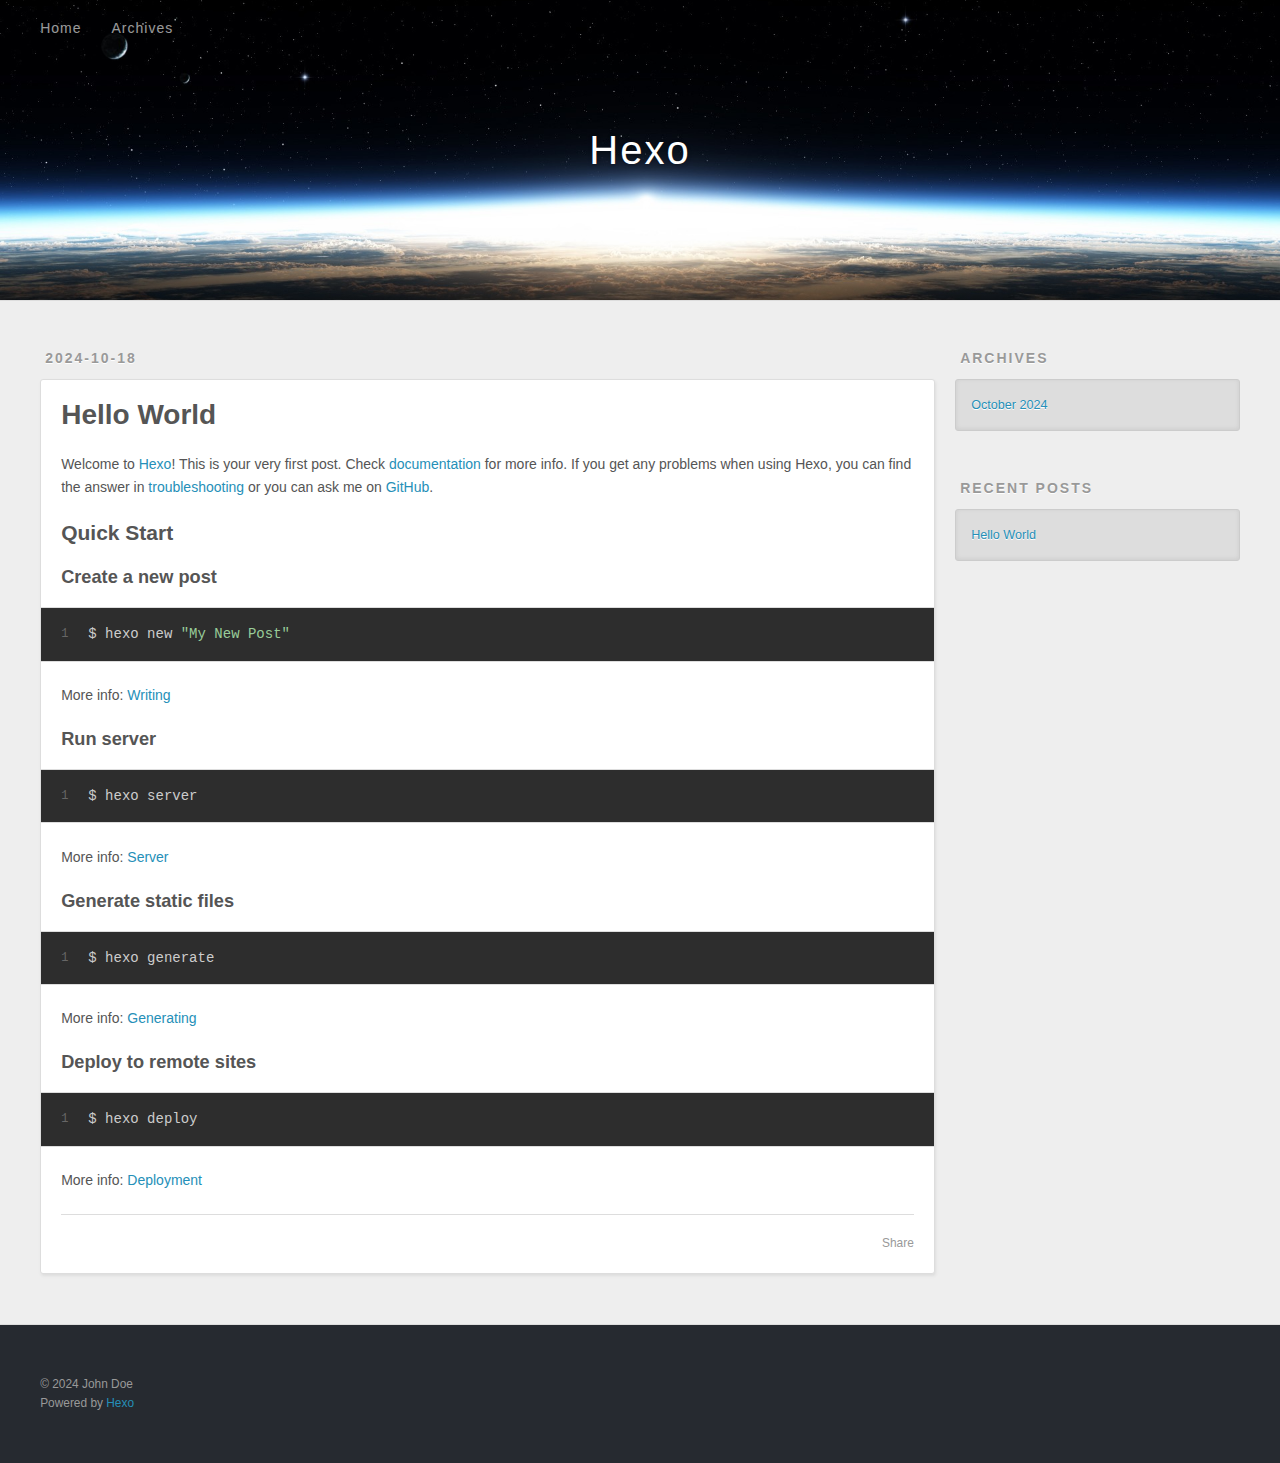
==== index.html @ 4eb61c9b "Site updated: 2024-10-18 20:29:29" ====
<!DOCTYPE html>
<html>
<head>
  <meta charset="utf-8">
  
  
  <title>Hexo</title>
  <meta name="viewport" content="width=device-width, initial-scale=1, shrink-to-fit=no">
  <meta property="og:type" content="website">
<meta property="og:title" content="Hexo">
<meta property="og:url" content="http://example.com/index.html">
<meta property="og:site_name" content="Hexo">
<meta property="og:locale" content="en_US">
<meta property="article:author" content="John Doe">
<meta name="twitter:card" content="summary">
  
    <link rel="alternate" href="/atom.xml" title="Hexo" type="application/atom+xml">
  
  
    <link rel="shortcut icon" href="/favicon.png">
  
  
  
<link rel="stylesheet" href="/css/style.css">

  
    
<link rel="stylesheet" href="/fancybox/jquery.fancybox.min.css">

  
  
<meta name="generator" content="Hexo 7.3.0"></head>

<body>
  <div id="container">
    <div id="wrap">
      <header id="header">
  <div id="banner"></div>
  <div id="header-outer" class="outer">
    <div id="header-title" class="inner">
      <h1 id="logo-wrap">
        <a href="/" id="logo">Hexo</a>
      </h1>
      
    </div>
    <div id="header-inner" class="inner">
      <nav id="main-nav">
        <a id="main-nav-toggle" class="nav-icon"><span class="fa fa-bars"></span></a>
        
          <a class="main-nav-link" href="/">Home</a>
        
          <a class="main-nav-link" href="/archives">Archives</a>
        
      </nav>
      <nav id="sub-nav">
        
        
          <a class="nav-icon" href="/atom.xml" title="RSS Feed"><span class="fa fa-rss"></span></a>
        
        <a class="nav-icon nav-search-btn" title="Search"><span class="fa fa-search"></span></a>
      </nav>
      <div id="search-form-wrap">
        <form action="//google.com/search" method="get" accept-charset="UTF-8" class="search-form"><input type="search" name="q" class="search-form-input" placeholder="Search"><button type="submit" class="search-form-submit">&#xF002;</button><input type="hidden" name="sitesearch" value="http://example.com"></form>
      </div>
    </div>
  </div>
</header>

      <div class="outer">
        <section id="main">
  
    <article id="post-hello-world" class="h-entry article article-type-post" itemprop="blogPost" itemscope itemtype="https://schema.org/BlogPosting">
  <div class="article-meta">
    <a href="/2024/10/18/hello-world/" class="article-date">
  <time class="dt-published" datetime="2024-10-18T12:01:03.611Z" itemprop="datePublished">2024-10-18</time>
</a>
    
  </div>
  <div class="article-inner">
    
    
      <header class="article-header">
        
  
    <h1 itemprop="name">
      <a class="p-name article-title" href="/2024/10/18/hello-world/">Hello World</a>
    </h1>
  

      </header>
    
    <div class="e-content article-entry" itemprop="articleBody">
      
        <p>Welcome to <a target="_blank" rel="noopener" href="https://hexo.io/">Hexo</a>! This is your very first post. Check <a target="_blank" rel="noopener" href="https://hexo.io/docs/">documentation</a> for more info. If you get any problems when using Hexo, you can find the answer in <a target="_blank" rel="noopener" href="https://hexo.io/docs/troubleshooting.html">troubleshooting</a> or you can ask me on <a target="_blank" rel="noopener" href="https://github.com/hexojs/hexo/issues">GitHub</a>.</p>
<h2 id="Quick-Start"><a href="#Quick-Start" class="headerlink" title="Quick Start"></a>Quick Start</h2><h3 id="Create-a-new-post"><a href="#Create-a-new-post" class="headerlink" title="Create a new post"></a>Create a new post</h3><figure class="highlight bash"><table><tr><td class="gutter"><pre><span class="line">1</span><br></pre></td><td class="code"><pre><span class="line">$ hexo new <span class="string">&quot;My New Post&quot;</span></span><br></pre></td></tr></table></figure>

<p>More info: <a target="_blank" rel="noopener" href="https://hexo.io/docs/writing.html">Writing</a></p>
<h3 id="Run-server"><a href="#Run-server" class="headerlink" title="Run server"></a>Run server</h3><figure class="highlight bash"><table><tr><td class="gutter"><pre><span class="line">1</span><br></pre></td><td class="code"><pre><span class="line">$ hexo server</span><br></pre></td></tr></table></figure>

<p>More info: <a target="_blank" rel="noopener" href="https://hexo.io/docs/server.html">Server</a></p>
<h3 id="Generate-static-files"><a href="#Generate-static-files" class="headerlink" title="Generate static files"></a>Generate static files</h3><figure class="highlight bash"><table><tr><td class="gutter"><pre><span class="line">1</span><br></pre></td><td class="code"><pre><span class="line">$ hexo generate</span><br></pre></td></tr></table></figure>

<p>More info: <a target="_blank" rel="noopener" href="https://hexo.io/docs/generating.html">Generating</a></p>
<h3 id="Deploy-to-remote-sites"><a href="#Deploy-to-remote-sites" class="headerlink" title="Deploy to remote sites"></a>Deploy to remote sites</h3><figure class="highlight bash"><table><tr><td class="gutter"><pre><span class="line">1</span><br></pre></td><td class="code"><pre><span class="line">$ hexo deploy</span><br></pre></td></tr></table></figure>

<p>More info: <a target="_blank" rel="noopener" href="https://hexo.io/docs/one-command-deployment.html">Deployment</a></p>

      
    </div>
    <footer class="article-footer">
      <a data-url="http://example.com/2024/10/18/hello-world/" data-id="cm2eov2je0000z4riggt2cu0i" data-title="Hello World" class="article-share-link"><span class="fa fa-share">Share</span></a>
      
      
      
    </footer>
  </div>
  
</article>



  


</section>
        
          <aside id="sidebar">
  
    

  
    

  
    
  
    
  <div class="widget-wrap">
    <h3 class="widget-title">Archives</h3>
    <div class="widget">
      <ul class="archive-list"><li class="archive-list-item"><a class="archive-list-link" href="/archives/2024/10/">October 2024</a></li></ul>
    </div>
  </div>


  
    
  <div class="widget-wrap">
    <h3 class="widget-title">Recent Posts</h3>
    <div class="widget">
      <ul>
        
          <li>
            <a href="/2024/10/18/hello-world/">Hello World</a>
          </li>
        
      </ul>
    </div>
  </div>

  
</aside>
        
      </div>
      <footer id="footer">
  
  <div class="outer">
    <div id="footer-info" class="inner">
      
      &copy; 2024 John Doe<br>
      Powered by <a href="https://hexo.io/" target="_blank">Hexo</a>
    </div>
  </div>
</footer>

    </div>
    <nav id="mobile-nav">
  
    <a href="/" class="mobile-nav-link">Home</a>
  
    <a href="/archives" class="mobile-nav-link">Archives</a>
  
</nav>
    


<script src="/js/jquery-3.6.4.min.js"></script>



  
<script src="/fancybox/jquery.fancybox.min.js"></script>




<script src="/js/script.js"></script>





  </div>
</body>
</html>
---- css/style.css ----
body {
  width: 100%;
}
body:before,
body:after {
  content: "";
  display: table;
}
body:after {
  clear: both;
}
html,
body,
div,
span,
applet,
object,
iframe,
h1,
h2,
h3,
h4,
h5,
h6,
p,
blockquote,
pre,
a,
abbr,
acronym,
address,
big,
cite,
code,
del,
dfn,
em,
img,
ins,
kbd,
q,
s,
samp,
small,
strike,
strong,
sub,
sup,
tt,
var,
dl,
dt,
dd,
ol,
ul,
li,
fieldset,
form,
label,
legend,
table,
caption,
tbody,
tfoot,
thead,
tr,
th,
td {
  margin: 0;
  padding: 0;
  border: 0;
  outline: 0;
  font-weight: inherit;
  font-style: inherit;
  font-family: inherit;
  font-size: 100%;
  vertical-align: baseline;
}
body {
  line-height: 1;
  color: #000;
  background: #fff;
}
ol,
ul {
  list-style: none;
}
table {
  border-collapse: separate;
  border-spacing: 0;
  vertical-align: middle;
}
caption,
th,
td {
  text-align: left;
  font-weight: normal;
  vertical-align: middle;
}
a img {
  border: none;
}
input,
button {
  margin: 0;
  padding: 0;
}
input::-moz-focus-inner,
button::-moz-focus-inner {
  border: 0;
  padding: 0;
}
html,
body,
#container {
  height: 100%;
}
body {
  background: #eee;
  font: 14px -apple-system, BlinkMacSystemFont, "Segoe UI", "Roboto", "Oxygen", "Ubuntu", "Cantarell", "Fira Sans", "Droid Sans", "Helvetica Neue", sans-serif;
  -webkit-text-size-adjust: 100%;
}
.outer {
  max-width: 1220px;
  margin: 0 auto;
  padding: 0 20px;
}
.outer:before,
.outer:after {
  content: "";
  display: table;
}
.outer:after {
  clear: both;
}
.inner {
  display: inline;
  float: left;
  width: 98.33333333333333%;
  margin: 0 0.833333333333333%;
}
.left,
.alignleft {
  float: left;
}
.right,
.alignright {
  float: right;
}
.clear {
  clear: both;
}
#container {
  position: relative;
}
.mobile-nav-on {
  overflow: hidden;
}
#wrap {
  height: 100%;
  width: 100%;
  position: absolute;
  top: 0;
  left: 0;
  -webkit-transition: 0.2s ease-out;
  -moz-transition: 0.2s ease-out;
  -ms-transition: 0.2s ease-out;
  transition: 0.2s ease-out;
  z-index: 1;
  background: #eee;
}
.mobile-nav-on #wrap {
  left: 280px;
}
@media screen and (min-width: 768px) {
  #main {
    display: inline;
    float: left;
    width: 73.33333333333333%;
    margin: 0 0.833333333333333%;
  }
}
.article-date,
.article-category-link,
.archive-year,
.widget-title {
  text-decoration: none;
  text-transform: uppercase;
  letter-spacing: 2px;
  color: #999;
  margin-bottom: 1em;
  margin-left: 5px;
  line-height: 1em;
  text-shadow: 0 1px #fff;
  font-weight: bold;
}
.article-inner,
.archive-article-inner {
  background: #fff;
  -webkit-box-shadow: 1px 2px 3px #ddd;
  box-shadow: 1px 2px 3px #ddd;
  border: 1px solid #ddd;
  border-radius: 3px;
}
.article-entry h1,
.widget h1 {
  font-size: 2em;
}
.article-entry h2,
.widget h2 {
  font-size: 1.5em;
}
.article-entry h3,
.widget h3 {
  font-size: 1.3em;
}
.article-entry h4,
.widget h4 {
  font-size: 1.2em;
}
.article-entry h5,
.widget h5 {
  font-size: 1em;
}
.article-entry h6,
.widget h6 {
  font-size: 1em;
  color: #999;
}
.article-entry hr,
.widget hr {
  border: 1px dashed #ddd;
}
.article-entry strong,
.widget strong {
  font-weight: bold;
}
.article-entry em,
.widget em,
.article-entry cite,
.widget cite {
  font-style: italic;
}
.article-entry sup,
.widget sup,
.article-entry sub,
.widget sub {
  font-size: 0.75em;
  line-height: 0;
  position: relative;
  vertical-align: baseline;
}
.article-entry sup,
.widget sup {
  top: -0.5em;
}
.article-entry sub,
.widget sub {
  bottom: -0.2em;
}
.article-entry small,
.widget small {
  font-size: 0.85em;
}
.article-entry acronym,
.widget acronym,
.article-entry abbr,
.widget abbr {
  border-bottom: 1px dotted;
}
.article-entry ul,
.widget ul,
.article-entry ol,
.widget ol,
.article-entry dl,
.widget dl {
  margin: 0 20px;
  line-height: 1.6em;
}
.article-entry ul ul,
.widget ul ul,
.article-entry ol ul,
.widget ol ul,
.article-entry ul ol,
.widget ul ol,
.article-entry ol ol,
.widget ol ol {
  margin-top: 0;
  margin-bottom: 0;
}
.article-entry ul,
.widget ul {
  list-style: disc;
}
.article-entry ol,
.widget ol {
  list-style: decimal;
}
.article-entry dt,
.widget dt {
  font-weight: bold;
}
#header {
  height: 300px;
  position: relative;
  border-bottom: 1px solid #ddd;
}
#header:before,
#header:after {
  content: "";
  position: absolute;
  left: 0;
  right: 0;
  height: 40px;
}
#header:before {
  top: 0;
  background: -webkit-linear-gradient(rgba(0,0,0,0.2), transparent);
  background: -moz-linear-gradient(rgba(0,0,0,0.2), transparent);
  background: -ms-linear-gradient(rgba(0,0,0,0.2), transparent);
  background: linear-gradient(rgba(0,0,0,0.2), transparent);
}
#header:after {
  bottom: 0;
  background: -webkit-linear-gradient(transparent, rgba(0,0,0,0.2));
  background: -moz-linear-gradient(transparent, rgba(0,0,0,0.2));
  background: -ms-linear-gradient(transparent, rgba(0,0,0,0.2));
  background: linear-gradient(transparent, rgba(0,0,0,0.2));
}
#header-outer {
  height: 100%;
  position: relative;
}
#header-inner {
  position: relative;
  overflow: hidden;
}
#banner {
  position: absolute;
  top: 0;
  left: 0;
  width: 100%;
  height: 100%;
  background: url("images/banner.jpg") center #000;
  background-size: cover;
  z-index: -1;
}
#header-title {
  text-align: center;
  height: 40px;
  position: absolute;
  top: 50%;
  left: 0;
  margin-top: -20px;
}
#logo,
#subtitle {
  text-decoration: none;
  color: #fff;
  font-weight: 300;
  text-shadow: 0 1px 4px rgba(0,0,0,0.3);
}
#logo {
  font-size: 40px;
  line-height: 40px;
  letter-spacing: 2px;
}
#subtitle {
  font-size: 16px;
  line-height: 16px;
  letter-spacing: 1px;
}
#subtitle-wrap {
  margin-top: 16px;
}
#main-nav {
  float: left;
  margin-left: -15px;
}
.nav-icon,
.main-nav-link {
  float: left;
  color: #fff;
  opacity: 0.6;
  text-decoration: none;
  text-shadow: 0 1px rgba(0,0,0,0.2);
  -webkit-transition: opacity 0.2s;
  -moz-transition: opacity 0.2s;
  -ms-transition: opacity 0.2s;
  transition: opacity 0.2s;
  display: block;
  padding: 20px 15px;
}
.nav-icon:hover,
.main-nav-link:hover {
  opacity: 1;
}
.nav-icon {
  text-align: center;
  font-size: 14px;
  width: 14px;
  height: 14px;
  padding: 20px 15px;
  position: relative;
  cursor: pointer;
}
.main-nav-link {
  font-weight: 300;
  letter-spacing: 1px;
}
@media screen and (max-width: 479px) {
  .main-nav-link {
    display: none;
  }
}
#main-nav-toggle {
  display: none;
}
@media screen and (max-width: 479px) {
  #main-nav-toggle {
    display: block;
  }
}
#sub-nav {
  float: right;
  margin-right: -15px;
}
#search-form-wrap {
  position: absolute;
  top: 15px;
  width: 150px;
  height: 30px;
  right: -150px;
  opacity: 0;
  -webkit-transition: 0.2s ease-out;
  -moz-transition: 0.2s ease-out;
  -ms-transition: 0.2s ease-out;
  transition: 0.2s ease-out;
}
#search-form-wrap.on {
  opacity: 1;
  right: 0;
}
@media screen and (max-width: 479px) {
  #search-form-wrap {
    width: 100%;
    right: -100%;
  }
}
.search-form {
  position: absolute;
  top: 0;
  left: 0;
  right: 0;
  background: #fff;
  padding: 5px 15px;
  border-radius: 15px;
  -webkit-box-shadow: 0 0 10px rgba(0,0,0,0.3);
  box-shadow: 0 0 10px rgba(0,0,0,0.3);
}
.search-form-input {
  border: none;
  background: none;
  color: #555;
  width: 100%;
  font: 13px -apple-system, BlinkMacSystemFont, "Segoe UI", "Roboto", "Oxygen", "Ubuntu", "Cantarell", "Fira Sans", "Droid Sans", "Helvetica Neue", sans-serif;
  outline: none;
}
.search-form-input::-webkit-search-results-decoration,
.search-form-input::-webkit-search-cancel-button {
  -webkit-appearance: none;
}
.search-form-submit {
  position: absolute;
  top: 50%;
  right: 10px;
  margin-top: -7px;
  font: 13px ForkAwesome;
  border: none;
  background: none;
  color: #bbb;
  cursor: pointer;
}
.search-form-submit:hover,
.search-form-submit:focus {
  color: #777;
}
.article {
  margin: 50px 0;
}
.article-inner {
  overflow: hidden;
}
.article-meta:before,
.article-meta:after {
  content: "";
  display: table;
}
.article-meta:after {
  clear: both;
}
.article-date {
  float: left;
}
.article-category {
  float: left;
  line-height: 1em;
  color: #ccc;
  text-shadow: 0 1px #fff;
  margin-left: 8px;
}
.article-category:before {
  content: "\2022";
}
.article-category-link {
  margin: 0 12px 1em;
}
.article-header {
  padding: 20px 20px 0;
}
.article-title {
  text-decoration: none;
  font-size: 2em;
  font-weight: bold;
  color: #555;
  line-height: 1.1em;
  -webkit-transition: color 0.2s;
  -moz-transition: color 0.2s;
  -ms-transition: color 0.2s;
  transition: color 0.2s;
}
a.article-title:hover {
  color: #258fb8;
}
.article-entry {
  color: #555;
  padding: 0 20px;
}
.article-entry:before,
.article-entry:after {
  content: "";
  display: table;
}
.article-entry:after {
  clear: both;
}
.article-entry p,
.article-entry table {
  line-height: 1.6em;
  margin: 1.6em 0;
}
.article-entry h1,
.article-entry h2,
.article-entry h3,
.article-entry h4,
.article-entry h5,
.article-entry h6 {
  font-weight: bold;
}
.article-entry h1,
.article-entry h2,
.article-entry h3,
.article-entry h4,
.article-entry h5,
.article-entry h6 {
  line-height: 1.1em;
  margin: 1.1em 0;
}
.article-entry a {
  color: #258fb8;
  text-decoration: none;
}
.article-entry a:hover {
  text-decoration: underline;
}
.article-entry ul,
.article-entry ol,
.article-entry dl {
  margin-top: 1.6em;
  margin-bottom: 1.6em;
}
.article-entry img,
.article-entry video {
  max-width: 100%;
  height: auto;
  display: block;
  margin: auto;
}
.article-entry iframe {
  border: none;
}
.article-entry table {
  width: 100%;
  border-collapse: collapse;
  border-spacing: 0;
}
.article-entry th {
  font-weight: bold;
  border-bottom: 3px solid #ddd;
  padding-bottom: 0.5em;
}
.article-entry td {
  border-bottom: 1px solid #ddd;
  padding: 10px 0;
}
.article-entry blockquote {
  font-family: Georgia, "Times New Roman", serif;
  margin: 1.6em 20px;
  text-align: center;
}
.article-entry blockquote footer {
  font-size: 14px;
  margin: 1.6em 0;
  font-family: -apple-system, BlinkMacSystemFont, "Segoe UI", "Roboto", "Oxygen", "Ubuntu", "Cantarell", "Fira Sans", "Droid Sans", "Helvetica Neue", sans-serif;
}
.article-entry blockquote footer cite:before {
  content: "—";
  padding: 0 0.5em;
}
.article-entry .pullquote {
  text-align: left;
  width: 45%;
  margin: 0;
}
.article-entry .pullquote.left {
  margin-left: 0.5em;
  margin-right: 1em;
}
.article-entry .pullquote.right {
  margin-right: 0.5em;
  margin-left: 1em;
}
.article-entry .caption {
  color: #999;
  display: block;
  font-size: 0.9em;
  margin-top: 0.5em;
  position: relative;
  text-align: center;
}
.article-entry .video-container {
  position: relative;
  padding-top: 56.25%;
  height: 0;
  overflow: hidden;
}
.article-entry .video-container iframe,
.article-entry .video-container object,
.article-entry .video-container embed {
  position: absolute;
  top: 0;
  left: 0;
  width: 100%;
  height: 100%;
  margin-top: 0;
}
.article-more-link a {
  display: inline-block;
  line-height: 1em;
  padding: 6px 15px;
  border-radius: 15px;
  background: #eee;
  color: #999;
  text-shadow: 0 1px #fff;
  text-decoration: none;
}
.article-more-link a:hover {
  background: #258fb8;
  color: #fff;
  text-decoration: none;
  text-shadow: 0 1px #1e7293;
}
.article-footer {
  font-size: 0.85em;
  line-height: 1.6em;
  border-top: 1px solid #ddd;
  padding-top: 1.6em;
  margin: 0 20px 20px;
}
.article-footer:before,
.article-footer:after {
  content: "";
  display: table;
}
.article-footer:after {
  clear: both;
}
.article-footer a {
  color: #999;
  text-decoration: none;
}
.article-footer a:hover {
  color: #555;
}
.article-tag-list-item {
  float: left;
  margin-right: 10px;
}
.article-tag-list-link:before {
  content: "#";
}
.article-comment-link {
  float: right;
}
.article-comment-link:before {
  padding-right: 8px;
}
.article-share-link {
  cursor: pointer;
  float: right;
  margin-left: 20px;
}
.article-share-link:before {
  padding-right: 6px;
}
#article-nav {
  position: relative;
}
#article-nav:before,
#article-nav:after {
  content: "";
  display: table;
}
#article-nav:after {
  clear: both;
}
@media screen and (min-width: 768px) {
  #article-nav {
    margin: 50px 0;
  }
  #article-nav:before {
    width: 8px;
    height: 8px;
    position: absolute;
    top: 50%;
    left: 50%;
    margin-top: -4px;
    margin-left: -4px;
    content: "";
    border-radius: 50%;
    background: #ddd;
    -webkit-box-shadow: 0 1px 2px #fff;
    box-shadow: 0 1px 2px #fff;
  }
}
.article-nav-link-wrap {
  text-decoration: none;
  text-shadow: 0 1px #fff;
  color: #999;
  -webkit-box-sizing: border-box;
  -moz-box-sizing: border-box;
  box-sizing: border-box;
  margin-top: 50px;
  text-align: center;
  display: block;
}
.article-nav-link-wrap:hover {
  color: #555;
}
@media screen and (min-width: 768px) {
  .article-nav-link-wrap {
    width: 50%;
    margin-top: 0;
  }
}
@media screen and (min-width: 768px) {
  #article-nav-newer {
    float: left;
    text-align: right;
    padding-right: 20px;
  }
}
@media screen and (min-width: 768px) {
  #article-nav-older {
    float: right;
    text-align: left;
    padding-left: 20px;
  }
}
.article-nav-caption {
  text-transform: uppercase;
  letter-spacing: 2px;
  color: #ddd;
  line-height: 1em;
  font-weight: bold;
}
#article-nav-newer .article-nav-caption {
  margin-right: -2px;
}
.article-nav-title {
  font-size: 0.85em;
  line-height: 1.6em;
  margin-top: 0.5em;
}
.article-share-box {
  position: absolute;
  display: none;
  background: #fff;
  -webkit-box-shadow: 1px 2px 10px rgba(0,0,0,0.2);
  box-shadow: 1px 2px 10px rgba(0,0,0,0.2);
  border-radius: 3px;
  margin-left: -145px;
  overflow: hidden;
  z-index: 1;
}
.article-share-box.on {
  display: block;
}
.article-share-input {
  width: 100%;
  background: none;
  -webkit-box-sizing: border-box;
  -moz-box-sizing: border-box;
  box-sizing: border-box;
  font: 14px -apple-system, BlinkMacSystemFont, "Segoe UI", "Roboto", "Oxygen", "Ubuntu", "Cantarell", "Fira Sans", "Droid Sans", "Helvetica Neue", sans-serif;
  padding: 0 15px;
  color: #555;
  outline: none;
  border: 1px solid #ddd;
  border-radius: 3px 3px 0 0;
  height: 36px;
  line-height: 36px;
}
.article-share-links {
  background: #eee;
}
.article-share-links:before,
.article-share-links:after {
  content: "";
  display: table;
}
.article-share-links:after {
  clear: both;
}
.article-share-twitter,
.article-share-facebook,
.article-share-pinterest,
.article-share-linkedin {
  width: 50px;
  height: 36px;
  display: block;
  float: left;
  position: relative;
  color: #999;
  text-shadow: 0 1px #fff;
}
.article-share-twitter:before,
.article-share-facebook:before,
.article-share-pinterest:before,
.article-share-linkedin:before {
  font-size: 20px;
  width: 20px;
  height: 20px;
  position: absolute;
  top: 50%;
  left: 50%;
  margin-top: -10px;
  margin-left: -10px;
  text-align: center;
}
.article-share-twitter:hover,
.article-share-facebook:hover,
.article-share-pinterest:hover,
.article-share-linkedin:hover {
  color: #fff;
}
.article-share-twitter:hover {
  background: #00aced;
  text-shadow: 0 1px #008abe;
}
.article-share-facebook:hover {
  background: #3b5998;
  text-shadow: 0 1px #2f477a;
}
.article-share-pinterest:hover {
  background: #cb2027;
  text-shadow: 0 1px #a21a1f;
}
.article-share-linkedin:hover {
  background: #0077b5;
  text-shadow: 0 1px #005f91;
}
.article-gallery {
  background: #000;
  position: relative;
}
.article-gallery-photos {
  position: relative;
  overflow: hidden;
}
.article-gallery-img {
  display: none;
  max-width: 100%;
}
.article-gallery-img:first-child {
  display: block;
}
.article-gallery-img.loaded {
  position: absolute;
  display: block;
}
.article-gallery-img img {
  display: block;
  max-width: 100%;
  margin: 0 auto;
}
#comments {
  background: #fff;
  -webkit-box-shadow: 1px 2px 3px #ddd;
  box-shadow: 1px 2px 3px #ddd;
  padding: 20px;
  border: 1px solid #ddd;
  border-radius: 3px;
  margin: 50px 0;
}
#comments a {
  color: #258fb8;
}
.archives-wrap {
  margin: 50px 0;
}
.archives:before,
.archives:after {
  content: "";
  display: table;
}
.archives:after {
  clear: both;
}
.archive-year-wrap {
  margin-bottom: 1em;
}
.archives {
  -webkit-column-gap: 10px;
  -moz-column-gap: 10px;
  column-gap: 10px;
}
@media screen and (min-width: 480px) and (max-width: 767px) {
  .archives {
    -webkit-column-count: 2;
    -moz-column-count: 2;
    column-count: 2;
  }
}
@media screen and (min-width: 768px) {
  .archives {
    -webkit-column-count: 3;
    -moz-column-count: 3;
    column-count: 3;
  }
}
.archive-article {
  -webkit-column-break-inside: avoid;
  page-break-inside: avoid;
  overflow: hidden;
  break-inside: avoid-column;
}
.archive-article-inner {
  padding: 10px;
  margin-bottom: 15px;
}
.archive-article-title {
  text-decoration: none;
  font-weight: bold;
  color: #555;
  -webkit-transition: color 0.2s;
  -moz-transition: color 0.2s;
  -ms-transition: color 0.2s;
  transition: color 0.2s;
  line-height: 1.6em;
}
.archive-article-title:hover {
  color: #258fb8;
}
.archive-article-footer {
  margin-top: 1em;
}
.archive-article-date {
  color: #999;
  text-decoration: none;
  font-size: 0.85em;
  line-height: 1em;
  margin-bottom: 0.5em;
  display: block;
}
#page-nav {
  margin: 50px auto;
  background: #fff;
  -webkit-box-shadow: 1px 2px 3px #ddd;
  box-shadow: 1px 2px 3px #ddd;
  border: 1px solid #ddd;
  border-radius: 3px;
  text-align: center;
  color: #999;
  overflow: hidden;
}
#page-nav:before,
#page-nav:after {
  content: "";
  display: table;
}
#page-nav:after {
  clear: both;
}
#page-nav a,
#page-nav span {
  padding: 10px 20px;
  line-height: 1;
  height: 2ex;
}
#page-nav a {
  color: #999;
  text-decoration: none;
}
#page-nav a:hover {
  background: #999;
  color: #fff;
}
#page-nav .prev {
  float: left;
}
#page-nav .next {
  float: right;
}
#page-nav .page-number {
  display: inline-block;
}
@media screen and (max-width: 479px) {
  #page-nav .page-number {
    display: none;
  }
}
#page-nav .current {
  color: #555;
  font-weight: bold;
}
#page-nav .space {
  color: #ddd;
}
#footer {
  background: #262a30;
  padding: 50px 0;
  border-top: 1px solid #ddd;
  color: #999;
}
#footer a {
  color: #258fb8;
  text-decoration: none;
}
#footer a:hover {
  text-decoration: underline;
}
#footer-info {
  line-height: 1.6em;
  font-size: 0.85em;
}
.article-entry pre,
.article-entry .highlight {
  background: #2d2d2d;
  margin: 0 -20px;
  padding: 15px 20px;
  border-style: solid;
  border-color: #ddd;
  border-width: 1px 0;
  overflow: auto;
  color: #ccc;
  line-height: 22.400000000000002px;
}
.article-entry .highlight .gutter pre,
.article-entry .gist .gist-file .gist-data .line-numbers {
  color: #666;
  font-size: 0.85em;
}
.article-entry pre,
.article-entry code {
  font-family: "Source Code Pro", Consolas, Monaco, Menlo, Consolas, monospace;
}
.article-entry code {
  background: #eee;
  text-shadow: 0 1px #fff;
  padding: 0 0.3em;
}
.article-entry pre code {
  background: none;
  text-shadow: none;
  padding: 0;
}
.article-entry .highlight pre {
  border: none;
  margin: 0;
  padding: 0;
}
.article-entry .highlight table {
  margin: 0;
  width: auto;
}
.article-entry .highlight td {
  border: none;
  padding: 0;
}
.article-entry .highlight figcaption {
  font-size: 0.85em;
  color: #999;
  line-height: 1em;
  margin-bottom: 1em;
}
.article-entry .highlight figcaption:before,
.article-entry .highlight figcaption:after {
  content: "";
  display: table;
}
.article-entry .highlight figcaption:after {
  clear: both;
}
.article-entry .highlight figcaption a {
  float: right;
}
.article-entry .highlight .gutter {
  -moz-user-select: none;
  -ms-user-select: none;
  -webkit-user-select: none;
  -webkit-user-select: none;
  -moz-user-select: none;
  -ms-user-select: none;
  user-select: none;
}
.article-entry .highlight .gutter pre {
  text-align: right;
  padding-right: 20px;
}
.article-entry .highlight .line {
  height: 22.400000000000002px;
}
.article-entry .highlight .line.marked {
  background: #515151;
}
.article-entry .gist {
  margin: 0 -20px;
  border-style: solid;
  border-color: #ddd;
  border-width: 1px 0;
  background: #2d2d2d;
  padding: 15px 20px 15px 0;
}
.article-entry .gist .gist-file {
  border: none;
  font-family: "Source Code Pro", Consolas, Monaco, Menlo, Consolas, monospace;
  margin: 0;
}
.article-entry .gist .gist-file .gist-data {
  background: none;
  border: none;
}
.article-entry .gist .gist-file .gist-data .line-numbers {
  background: none;
  border: none;
  padding: 0 20px 0 0;
}
.article-entry .gist .gist-file .gist-data .line-data {
  padding: 0 !important;
}
.article-entry .gist .gist-file .highlight {
  margin: 0;
  padding: 0;
  border: none;
}
.article-entry .gist .gist-file .gist-meta {
  background: #2d2d2d;
  color: #999;
  font: 0.85em -apple-system, BlinkMacSystemFont, "Segoe UI", "Roboto", "Oxygen", "Ubuntu", "Cantarell", "Fira Sans", "Droid Sans", "Helvetica Neue", sans-serif;
  text-shadow: 0 0;
  padding: 0;
  margin-top: 1em;
  margin-left: 20px;
}
.article-entry .gist .gist-file .gist-meta a {
  color: #258fb8;
  font-weight: normal;
}
.article-entry .gist .gist-file .gist-meta a:hover {
  text-decoration: underline;
}
pre .comment,
pre .title {
  color: #999;
}
pre .variable,
pre .attribute,
pre .tag,
pre .regexp,
pre .ruby .constant,
pre .xml .tag .title,
pre .xml .pi,
pre .xml .doctype,
pre .html .doctype,
pre .css .id,
pre .css .class,
pre .css .pseudo {
  color: #f2777a;
}
pre .number,
pre .preprocessor,
pre .built_in,
pre .literal,
pre .params,
pre .constant {
  color: #f99157;
}
pre .class,
pre .ruby .class .title,
pre .css .rules .attribute {
  color: #9c9;
}
pre .string,
pre .value,
pre .inheritance,
pre .header,
pre .ruby .symbol,
pre .xml .cdata {
  color: #9c9;
}
pre .css .hexcolor {
  color: #6cc;
}
pre .function,
pre .python .decorator,
pre .python .title,
pre .ruby .function .title,
pre .ruby .title .keyword,
pre .perl .sub,
pre .javascript .title,
pre .coffeescript .title {
  color: #69c;
}
pre .keyword,
pre .javascript .function {
  color: #c9c;
}
@media screen and (max-width: 479px) {
  #mobile-nav {
    position: absolute;
    top: 0;
    left: 0;
    width: 280px;
    height: 100%;
    background: #191919;
    border-right: 1px solid #fff;
  }
}
@media screen and (max-width: 479px) {
  .mobile-nav-link {
    display: block;
    color: #999;
    text-decoration: none;
    padding: 15px 20px;
    font-weight: bold;
  }
  .mobile-nav-link:hover {
    color: #fff;
  }
}
@media screen and (min-width: 768px) {
  #sidebar {
    display: inline;
    float: left;
    width: 23.333333333333332%;
    margin: 0 0.833333333333333%;
  }
}
.widget-wrap {
  margin: 50px 0;
}
.widget {
  color: #777;
  text-shadow: 0 1px #fff;
  background: #ddd;
  -webkit-box-shadow: 0 -1px 4px #ccc inset;
  box-shadow: 0 -1px 4px #ccc inset;
  border: 1px solid #ccc;
  padding: 15px;
  border-radius: 3px;
}
.widget a {
  color: #258fb8;
  text-decoration: none;
}
.widget a:hover {
  text-decoration: underline;
}
.widget ul ul,
.widget ol ul,
.widget dl ul,
.widget ul ol,
.widget ol ol,
.widget dl ol,
.widget ul dl,
.widget ol dl,
.widget dl dl {
  margin-left: 15px;
  list-style: disc;
}
.widget {
  line-height: 1.6em;
  word-wrap: break-word;
  font-size: 0.9em;
}
.widget ul,
.widget ol {
  list-style: none;
  margin: 0;
}
.widget ul ul,
.widget ol ul,
.widget ul ol,
.widget ol ol {
  margin: 0 20px;
}
.widget ul ul,
.widget ol ul {
  list-style: disc;
}
.widget ul ol,
.widget ol ol {
  list-style: decimal;
}
.category-list-count,
.tag-list-count,
.archive-list-count {
  padding-left: 5px;
  color: #999;
  font-size: 0.85em;
}
.category-list-count:before,
.tag-list-count:before,
.archive-list-count:before {
  content: "(";
}
.category-list-count:after,
.tag-list-count:after,
.archive-list-count:after {
  content: ")";
}
.tagcloud a {
  margin-right: 5px;
  display: inline-block;
}
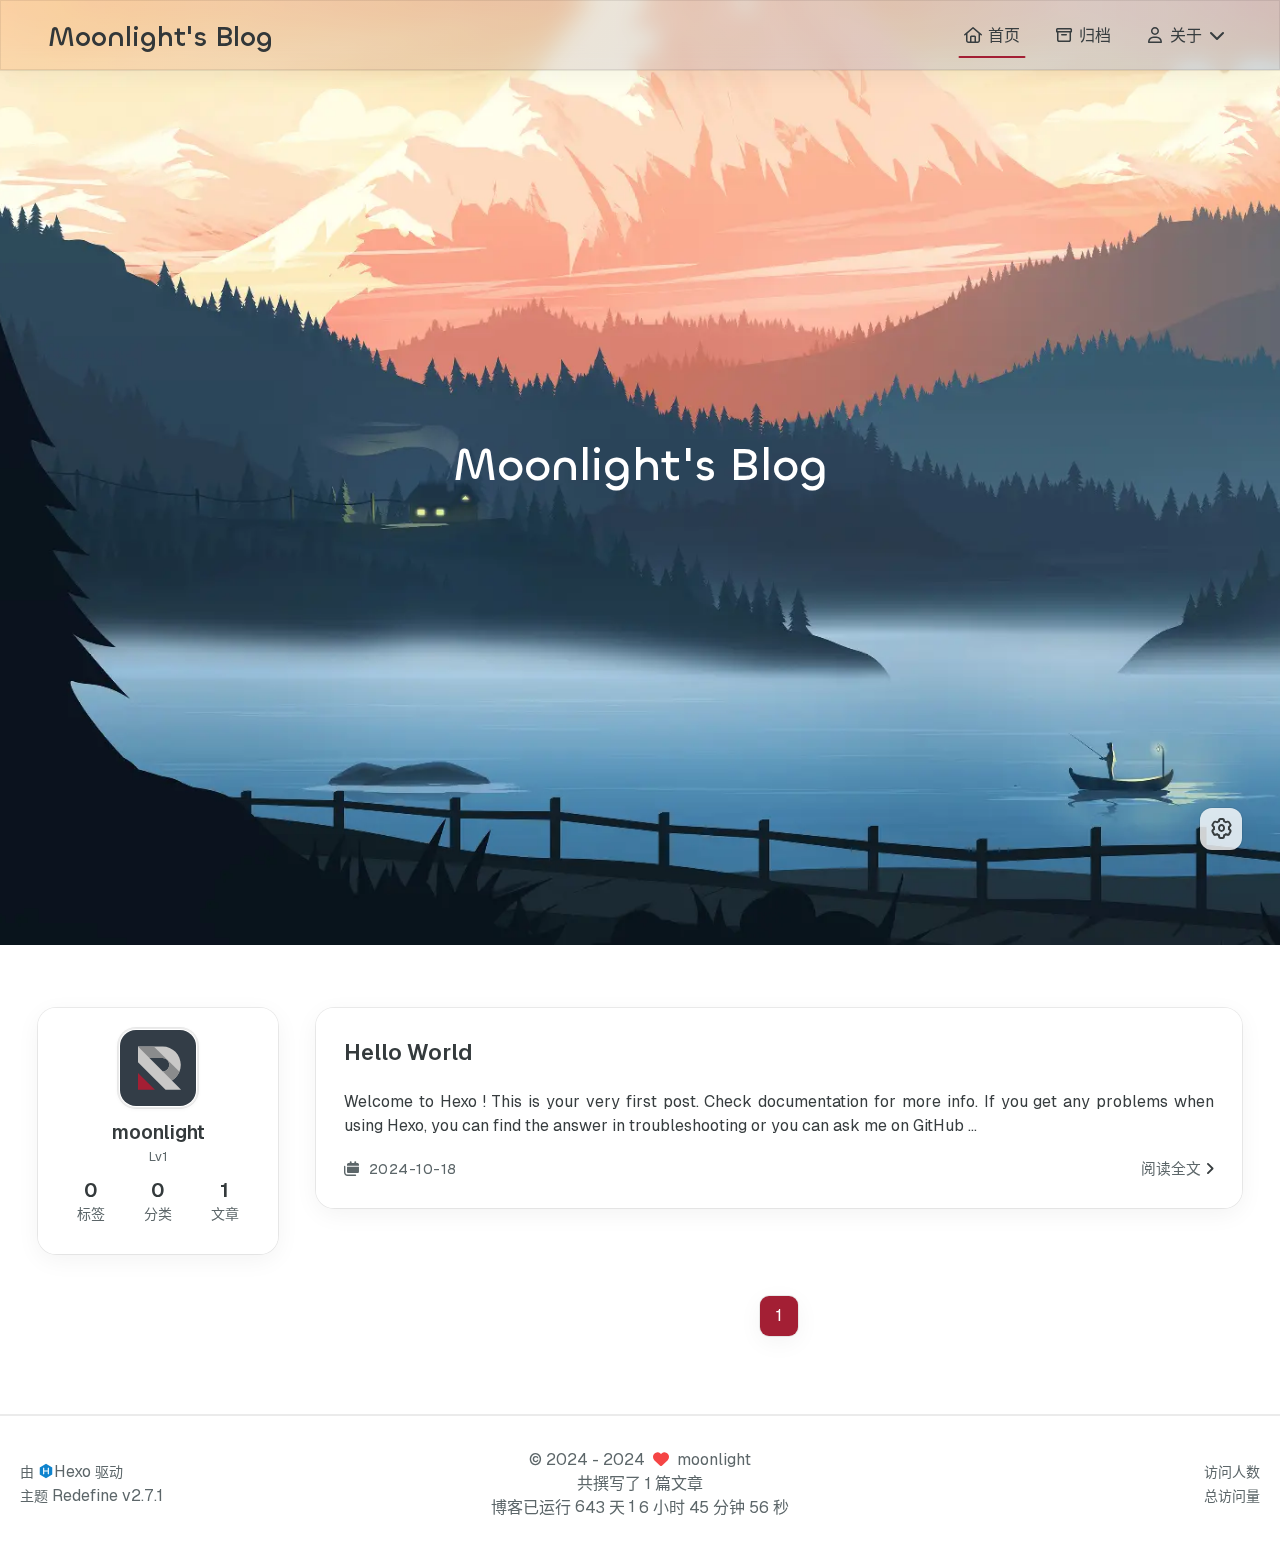
==== commit e01d59f4: "Site updated: 2024-10-18 21:14:50" ====
--- a/index.html
+++ b/index.html
@@ -1,205 +1,750 @@
 <!DOCTYPE html>
-<html>
+<html lang="zh-CN">
 <head>
-  <meta charset="utf-8">
-  
-  
-  <title>Hexo</title>
-  <meta name="viewport" content="width=device-width, initial-scale=1, shrink-to-fit=no">
-  <meta property="og:type" content="website">
+    <meta charset="utf-8">
+    <meta name="viewport" content="width=device-width, initial-scale=1">
+    <meta name="keywords" content="Hexo Theme Redefine">
+    
+    <meta name="author" content="moonlight">
+    <!-- preconnect -->
+    <link rel="preconnect" href="https://fonts.googleapis.com">
+    <link rel="preconnect" href="https://fonts.gstatic.com" crossorigin>
+
+    
+    <!--- Seo Part-->
+    
+    <link rel="canonical" href="http://example.com/"/>
+    <meta name="robots" content="index,follow">
+    <meta name="googlebot" content="index,follow">
+    <meta name="revisit-after" content="1 days">
+    
+        <meta property="og:type" content="website">
 <meta property="og:title" content="Hexo">
 <meta property="og:url" content="http://example.com/index.html">
 <meta property="og:site_name" content="Hexo">
-<meta property="og:locale" content="en_US">
-<meta property="article:author" content="John Doe">
+<meta property="og:locale" content="zh_CN">
+<meta property="article:author" content="Moonlight">
 <meta name="twitter:card" content="summary">
+    
+    
+    <!--- Icon Part-->
+    <link rel="icon" type="image/png" href="/images/redefine-favicon.svg" sizes="192x192">
+    <link rel="apple-touch-icon" sizes="180x180" href="/images/redefine-favicon.svg">
+    <meta name="theme-color" content="#A31F34">
+    <link rel="shortcut icon" href="/images/redefine-favicon.svg">
+    <!--- Page Info-->
+    
+    <title>
+        
+        Moonlight&#39;s Blog
+    </title>
+
+    
+<link rel="stylesheet" href="/fonts/Chillax/chillax.css">
+
+
+    <!--- Inject Part-->
+    
+
+    
+<link rel="stylesheet" href="/css/style.css">
+
+
+    
+        
+<link rel="stylesheet" href="/assets/build/styles.css">
+
+    
+
+    
+<link rel="stylesheet" href="/fonts/GeistMono/geist-mono.css">
+
+    
+<link rel="stylesheet" href="/fonts/Geist/geist.css">
+
+    <!--- Font Part-->
+    
+    
+    
+        <link href="" rel="stylesheet">
+    
+    
+    
+    
+
+    <script id="hexo-configurations">
+    window.config = {"hostname":"example.com","root":"/","language":"zh-CN"};
+    window.theme = {"articles":{"style":{"font_size":"16px","line_height":1.5,"image_border_radius":"14px","image_alignment":"center","image_caption":false,"link_icon":true,"title_alignment":"left","headings_top_spacing":{"h1":"3.2rem","h2":"2.4rem","h3":"1.9rem","h4":"1.6rem","h5":"1.4rem","h6":"1.3rem"}},"word_count":{"enable":true,"count":true,"min2read":true},"author_label":{"enable":true,"auto":false,"list":[]},"code_block":{"copy":true,"style":"mac","highlight_theme":{"light":"github","dark":"vs2015"},"font":{"enable":false,"family":null,"url":null}},"toc":{"enable":true,"max_depth":3,"number":false,"expand":true,"init_open":true},"copyright":{"enable":true,"default":"cc_by_nc_sa"},"lazyload":true,"recommendation":{"enable":false,"title":"推荐阅读","limit":3,"mobile_limit":2,"placeholder":"/images/wallhaven-wqery6-light.webp","skip_dirs":[]}},"colors":{"primary":"#A31F34","secondary":null,"default_mode":"light"},"global":{"fonts":{"chinese":{"enable":true,"family":null,"url":null},"english":{"enable":false,"family":null,"url":null},"title":{"enable":false,"family":null,"url":null}},"content_max_width":"1000px","sidebar_width":"210px","hover":{"shadow":true,"scale":true},"scroll_progress":{"bar":true,"percentage":false},"website_counter":{"url":"https://cn.vercount.one/js","enable":true,"site_pv":true,"site_uv":true,"post_pv":true},"single_page":true,"preloader":{"enable":false,"custom_message":null},"open_graph":true,"google_analytics":{"enable":false,"id":null}},"home_banner":{"enable":true,"style":"fixed","image":{"light":"/images/wallhaven-wqery6-light.webp","dark":"/images/wallhaven-wqery6-dark.webp"},"title":"Moonlight's Blog","subtitle":{"text":[],"hitokoto":{"enable":true,"show_author":false,"api":"https://v1.hitokoto.cn?c=d"},"typing_speed":100,"backing_speed":80,"starting_delay":500,"backing_delay":1500,"loop":true,"smart_backspace":true},"text_color":{"light":"#fff","dark":"#d1d1b6"},"text_style":{"title_size":"2.8rem","subtitle_size":"1.5rem","line_height":1.2},"custom_font":{"enable":false,"family":null,"url":null},"social_links":{"enable":false,"style":"default","links":{"github":null,"instagram":null,"zhihu":null,"twitter":null,"email":null},"qrs":{"weixin":null}}},"plugins":{"feed":{"enable":false},"aplayer":{"enable":false,"type":"fixed","audios":[{"name":null,"artist":null,"url":null,"cover":null,"lrc":null}]},"mermaid":{"enable":false,"version":"9.3.0"}},"version":"2.7.1","navbar":{"auto_hide":false,"color":{"left":"#f78736","right":"#367df7","transparency":35},"width":{"home":"1200px","pages":"1000px"},"links":{"Home":{"path":"/","icon":"fa-regular fa-house"},"Archives":{"path":"/archives","icon":"fa-regular fa-archive"},"About":{"icon":"fa-regular fa-user","submenus":{"Me":"/about","Github":"https://github.com/EvanNotFound/hexo-theme-redefine","Blog":"https://ohevan.com","Friends":"/friends"}}},"search":{"enable":false,"preload":true}},"page_templates":{"friends_column":2,"tags_style":"blur"},"home":{"sidebar":{"enable":true,"position":"left","first_item":"menu","announcement":null,"show_on_mobile":true,"links":null},"article_date_format":"auto","excerpt_length":200,"categories":{"enable":true,"limit":3},"tags":{"enable":true,"limit":3}},"footerStart":"2024/10/18 21:00:00"};
+    window.lang_ago = {"second":"%s 秒前","minute":"%s 分钟前","hour":"%s 小时前","day":"%s 天前","week":"%s 周前","month":"%s 个月前","year":"%s 年前"};
+    window.data = {"masonry":false};
+  </script>
+    
+    <!--- Fontawesome Part-->
+    
+<link rel="stylesheet" href="/fontawesome/fontawesome.min.css">
+
+    
+<link rel="stylesheet" href="/fontawesome/brands.min.css">
+
+    
+<link rel="stylesheet" href="/fontawesome/solid.min.css">
+
+    
+<link rel="stylesheet" href="/fontawesome/regular.min.css">
+
+    
+    
+    
+    
+<meta name="generator" content="Hexo 7.3.0"></head>
+
+
+<body>
+<div class="progress-bar-container">
+    
+        <span class="scroll-progress-bar"></span>
+    
+
+    
+        <span class="pjax-progress-bar"></span>
+<!--        <span class="swup-progress-icon">-->
+<!--            <i class="fa-solid fa-circle-notch fa-spin"></i>-->
+<!--        </span>-->
+    
+</div>
+
+
+
+<main class="page-container" id="swup">
+
+    
+        
+    <style>
+        .home-banner-container {
+            background: none !important;
+        }
+        .home-article-item,
+        .sidebar-links,
+        .sidebar-content,
+        a.page-number,
+        a.extend,
+        .sidebar-links .links:hover,
+        .right-bottom-tools,
+        footer.footer {
+            background-color: var(--background-color-transparent-80) !important;
+        }
+        .right-bottom-tools:hover,
+        a.page-number:hover,
+        a.extend:hover {
+            background-color: var(--primary-color) !important;
+        }
+        .site-info,
+        .home-article-sticky-label {
+            background-color: var(--background-color-transparent-15) !important;
+        }
+        .home-article-sticky-label {
+            backdrop-filter: none !important;
+        }
+    </style>
+    <div class="home-banner-background transition-fade fixed top-0 left-0 w-screen h-screen scale-125 sm:scale-110 box-border will-change-transform bg-cover">
+        <img src="/images/wallhaven-wqery6-light.webp" alt="home-banner-background" class="w-full h-full object-cover dark:hidden">
+        <img src="/images/wallhaven-wqery6-dark.webp" alt="home-banner-background" class="w-full h-full object-cover hidden dark:block">
+    </div>
+
+
+<div class="home-banner-container flex justify-center items-center transition-fade relative">
+    
+    <div class="content mt-8 flex flex-col justify-center items-center">
+        <div class="description flex flex-col justify-center items-center w-screen font-medium text-center"
+        
+        >
+            Moonlight's Blog
+            
+            
+                <p><i id="subtitle"></i></p>
+            
+        </div>
+        
+    </div>
+    <script>
+        const scrollToMain = ()=> {
+            console.log('scroll');
+            const target = document.querySelector('.main-content-container');
+            target.scrollIntoView({ behavior: 'smooth'});
+        }
+    </script>
+</div>
+    
+
+    <div class="main-content-container">
+
+
+        <div class="main-content-header">
+            <header class="navbar-container px-6 md:px-12">
+
+    <div class="navbar-content has-home-banner">
+        <div class="left">
+            
+            <a class="logo-title" href="/">
+                <h1>
+                Moonlight&#39;s Blog
+                </h1>
+            </a>
+        </div>
+
+        <div class="right">
+            <!-- PC -->
+            <div class="desktop">
+                <ul class="navbar-list">
+                    
+                        
+                            
+
+                            <li class="navbar-item">
+                                <!-- Menu -->
+                                <a class="active"
+                                   href="/"
+                                        >
+                                    <i class="fa-regular fa-house fa-fw"></i>
+                                    首页
+                                    
+                                </a>
+
+                                <!-- Submenu -->
+                                
+                            </li>
+                    
+                        
+                            
+
+                            <li class="navbar-item">
+                                <!-- Menu -->
+                                <a class=""
+                                   href="/archives"
+                                        >
+                                    <i class="fa-regular fa-archive fa-fw"></i>
+                                    归档
+                                    
+                                </a>
+
+                                <!-- Submenu -->
+                                
+                            </li>
+                    
+                        
+                            
+
+                            <li class="navbar-item">
+                                <!-- Menu -->
+                                <a class="has-dropdown"
+                                   href="#"
+                                        onClick=&#34;return false;&#34;>
+                                    <i class="fa-regular fa-user fa-fw"></i>
+                                    关于
+                                    <i class="fa-solid fa-chevron-down fa-fw"></i>
+                                </a>
+
+                                <!-- Submenu -->
+                                
+                                    <ul class="sub-menu">
+                                        
+                                            <li>
+                                                <a href="/about">
+                                                    ME
+                                                </a>
+                                            </li>
+                                        
+                                            <li>
+                                                <a target="_blank" rel="noopener" href="https://github.com/EvanNotFound/hexo-theme-redefine">
+                                                    GITHUB
+                                                </a>
+                                            </li>
+                                        
+                                            <li>
+                                                <a target="_blank" rel="noopener" href="https://ohevan.com">
+                                                    BLOG
+                                                </a>
+                                            </li>
+                                        
+                                            <li>
+                                                <a href="/friends">
+                                                    友情链接
+                                                </a>
+                                            </li>
+                                        
+                                    </ul>
+                                
+                            </li>
+                    
+                    
+                </ul>
+            </div>
+            <!-- Mobile -->
+            <div class="mobile">
+                
+                <div class="icon-item navbar-bar">
+                    <div class="navbar-bar-middle"></div>
+                </div>
+            </div>
+        </div>
+    </div>
+
+    <!-- Mobile sheet -->
+    <div class="navbar-drawer h-screen w-full absolute top-0 left-0 bg-background-color flex flex-col justify-between">
+        <ul class="drawer-navbar-list flex flex-col px-4 justify-center items-start">
+            
+                
+                    
+
+                    <li class="drawer-navbar-item text-base my-1.5 flex flex-col w-full">
+                        
+                        <a class="py-1.5 px-2 flex flex-row items-center justify-between gap-1 hover:!text-primary active:!text-primary text-2xl font-semibold group border-b border-border-color hover:border-primary w-full active"
+                           href="/"
+                        >
+                            <span>
+                                首页
+                            </span>
+                            
+                                <i class="fa-regular fa-house fa-sm fa-fw"></i>
+                            
+                        </a>
+                        
+
+                        
+                    </li>
+            
+                
+                    
+
+                    <li class="drawer-navbar-item text-base my-1.5 flex flex-col w-full">
+                        
+                        <a class="py-1.5 px-2 flex flex-row items-center justify-between gap-1 hover:!text-primary active:!text-primary text-2xl font-semibold group border-b border-border-color hover:border-primary w-full "
+                           href="/archives"
+                        >
+                            <span>
+                                归档
+                            </span>
+                            
+                                <i class="fa-regular fa-archive fa-sm fa-fw"></i>
+                            
+                        </a>
+                        
+
+                        
+                    </li>
+            
+                
+                    
+
+                    <li class="drawer-navbar-item-sub text-base my-1.5 flex flex-col w-full">
+                        
+                        <div class="py-1.5 px-2 flex flex-row items-center justify-between gap-1 hover:!text-primary active:!text-primary cursor-pointer text-2xl font-semibold group border-b border-border-color hover:border-primary w-full active"
+                             navbar-data-toggle="submenu-About"
+                        >
+                            <span>
+                                关于
+                            </span>
+                            
+                                <i class="fa-solid fa-chevron-right fa-sm fa-fw transition-all"></i>
+                            
+                        </div>
+                        
+
+                        
+                            <div class="flex-col items-start px-2 py-2 hidden" data-target="submenu-About">
+                                
+                                    <div class="drawer-navbar-item text-base flex flex-col justify-center items-start hover:underline active:underline hover:underline-offset-1 rounded-3xl">
+                                        <a class=" text-third-text-color text-xl"
+                                           href="/about">ME</a>
+                                    </div>
+                                
+                                    <div class="drawer-navbar-item text-base flex flex-col justify-center items-start hover:underline active:underline hover:underline-offset-1 rounded-3xl">
+                                        <a class=" text-third-text-color text-xl"
+                                           target="_blank" rel="noopener" href="https://github.com/EvanNotFound/hexo-theme-redefine">GITHUB</a>
+                                    </div>
+                                
+                                    <div class="drawer-navbar-item text-base flex flex-col justify-center items-start hover:underline active:underline hover:underline-offset-1 rounded-3xl">
+                                        <a class=" text-third-text-color text-xl"
+                                           target="_blank" rel="noopener" href="https://ohevan.com">BLOG</a>
+                                    </div>
+                                
+                                    <div class="drawer-navbar-item text-base flex flex-col justify-center items-start hover:underline active:underline hover:underline-offset-1 rounded-3xl">
+                                        <a class=" text-third-text-color text-xl"
+                                           href="/friends">友情链接</a>
+                                    </div>
+                                
+                            </div>
+                        
+                    </li>
+            
+
+            
+            
+        </ul>
+
+        <div class="statistics flex justify-around my-2.5">
+    <a class="item tag-count-item flex flex-col justify-center items-center w-20" href="/tags">
+        <div class="number text-2xl sm:text-xl text-second-text-color font-semibold">0</div>
+        <div class="label text-third-text-color text-sm">标签</div>
+    </a>
+    <a class="item tag-count-item flex flex-col justify-center items-center w-20" href="/categories">
+        <div class="number text-2xl sm:text-xl text-second-text-color font-semibold">0</div>
+        <div class="label text-third-text-color text-sm">分类</div>
+    </a>
+    <a class="item tag-count-item flex flex-col justify-center items-center w-20" href="/archives">
+        <div class="number text-2xl sm:text-xl text-second-text-color font-semibold">1</div>
+        <div class="label text-third-text-color text-sm">文章</div>
+    </a>
+</div>
+    </div>
+
+    <div class="window-mask"></div>
+
+</header>
+
+
+        </div>
+
+        <div class="main-content-body">
+
+            
+                <div class="home-sidebar-container">
+    <div class="sticky-container sticky">
+        
+        
+            
+            <div class="sidebar-content" >
+                <div class="avatar flex justify-center">
+    <img src="/images/redefine-avatar.svg">
+</div>
+                <div class="author flex flex-col justify-center my-2.5 mx-0">
+    <div class="name">moonlight</div>
+    
+        <div class="label">Lv1</div>
+    
+</div>
+                <div class="statistics flex justify-around my-2.5">
+    <a class="item tag-count-item flex flex-col justify-center items-center w-20" href="/tags">
+        <div class="number text-2xl sm:text-xl text-second-text-color font-semibold">0</div>
+        <div class="label text-third-text-color text-sm">标签</div>
+    </a>
+    <a class="item tag-count-item flex flex-col justify-center items-center w-20" href="/categories">
+        <div class="number text-2xl sm:text-xl text-second-text-color font-semibold">0</div>
+        <div class="label text-third-text-color text-sm">分类</div>
+    </a>
+    <a class="item tag-count-item flex flex-col justify-center items-center w-20" href="/archives">
+        <div class="number text-2xl sm:text-xl text-second-text-color font-semibold">1</div>
+        <div class="label text-third-text-color text-sm">文章</div>
+    </a>
+</div>
+            </div>
+        
+
+    </div>
+</div>
+
+            
+
+            <div class="main-content">
+
+                
+                    <div class="home-content-container">
+    <ul class="home-article-list">
+        
+            <li class="home-article-item">
+
+                
+
+                
+
+                
+                <div class="flex flex-col gap-5 px-7 pb-7 pt-7">
+                    <h3 class="home-article-title">
+                        <a href="/2024/10/18/hello-world/">
+                            Hello World
+                        </a>
+                    </h3>
+
+                    <div class="home-article-content markdown-body">
+                        
+                            
+                            Welcome to Hexo ! This is your very first post. Check documentation  for more info. If you get any problems when using Hexo, you can find the answer in troubleshooting  or you can ask me on GitHub ...
+                        
+                    </div>
+
+                    <div class="home-article-meta-info-container">
+    <div class="home-article-meta-info">
+        <span><i class="fa-solid fa-calendars"></i>&nbsp;
+            <span class="home-article-date" data-date="Fri Oct 18 2024 20:01:03 GMT+0800">
+                
+                    2024-10-18
+                
+            </span>
+        </span>
+        
+        
+    </div>
+
+    <a href="/2024/10/18/hello-world/">阅读全文<span class="seo-reader-text">Hello World</span>&nbsp;<i class="fa-solid fa-angle-right"></i></a>
+</div>
+
+                </div>
+            </li>
+        
+    </ul>
+
+    <div class="home-paginator px-7 py-5">
+        <div class="paginator">
+    <span class="page-number current">1</span>
+</div>
+
+    </div>
+</div>
+
+                    <div class="comment-container pjax"></div>
+                
+
+            </div>
+
+            
+
+        </div>
+
+        <div class="main-content-footer">
+            <footer class="footer mt-5 py-5 h-auto text-base text-third-text-color relative border-t-2 border-t-border-color">
+    <div class="info-container py-3 text-center">
+        
+        <div class="text-center">
+            &copy;
+            
+              <span>2024</span>
+              -
+            
+            2024&nbsp;&nbsp;<i class="fa-solid fa-heart fa-beat" style="--fa-animation-duration: 0.5s; color: #f54545"></i>&nbsp;&nbsp;<a href="/">moonlight</a>
+            
+                
+                <p class="post-count space-x-0.5">
+                    <span>
+                        共撰写了 1 篇文章
+                    </span>
+                    
+                </p>
+            
+        </div>
+        
+            <script data-swup-reload-script src="https://cn.vercount.one/js"></script>
+            <div class="relative text-center lg:absolute lg:right-[20px] lg:top-1/2 lg:-translate-y-1/2 lg:text-right">
+                
+                    <span id="busuanzi_container_site_uv" class="lg:!block">
+                        <span class="text-sm">访问人数</span>
+                        <span id="busuanzi_value_site_uv"></span>
+                    </span>
+                
+                
+                    <span id="busuanzi_container_site_pv" class="lg:!block">
+                        <span class="text-sm">总访问量</span>
+                        <span id="busuanzi_value_site_pv"></span>
+                    </span>
+                
+            </div>
+        
+        <div class="relative text-center lg:absolute lg:left-[20px] lg:top-1/2 lg:-translate-y-1/2 lg:text-left">
+            <span class="lg:block text-sm">由 <?xml version="1.0" encoding="utf-8"?><!DOCTYPE svg PUBLIC "-//W3C//DTD SVG 1.1//EN" "http://www.w3.org/Graphics/SVG/1.1/DTD/svg11.dtd"><svg class="relative top-[2px] inline-block align-baseline" version="1.1" id="圖層_1" xmlns="http://www.w3.org/2000/svg" xmlns:xlink="http://www.w3.org/1999/xlink" x="0px" y="0px" width="1rem" height="1rem" viewBox="0 0 512 512" enable-background="new 0 0 512 512" xml:space="preserve"><path fill="#0E83CD" d="M256.4,25.8l-200,115.5L56,371.5l199.6,114.7l200-115.5l0.4-230.2L256.4,25.8z M349,354.6l-18.4,10.7l-18.6-11V275H200v79.6l-18.4,10.7l-18.6-11v-197l18.5-10.6l18.5,10.8V237h112v-79.6l18.5-10.6l18.5,10.8V354.6z"/></svg><a target="_blank" class="text-base" href="https://hexo.io">Hexo</a> 驱动</span>
+            <span class="text-sm lg:block">主题&nbsp;<a class="text-base" target="_blank" href="https://github.com/EvanNotFound/hexo-theme-redefine">Redefine v2.7.1</a></span>
+        </div>
+        
+        
+            <div>
+                博客已运行 <span class="odometer" id="runtime_days" ></span> 天 <span class="odometer" id="runtime_hours"></span> 小时 <span class="odometer" id="runtime_minutes"></span> 分钟 <span class="odometer" id="runtime_seconds"></span> 秒
+            </div>
+        
+        
+            <script data-swup-reload-script>
+                try {
+                    function odometer_init() {
+                    const elements = document.querySelectorAll('.odometer');
+                    elements.forEach(el => {
+                        new Odometer({
+                            el,
+                            format: '( ddd).dd',
+                            duration: 200
+                        });
+                    });
+                    }
+                    odometer_init();
+                } catch (error) {}
+            </script>
+        
+        
+        
+    </div>  
+</footer>
+        </div>
+    </div>
+
+    
+
+    <div class="right-side-tools-container">
+        <div class="side-tools-container">
+    <ul class="hidden-tools-list">
+        <li class="right-bottom-tools tool-font-adjust-plus flex justify-center items-center">
+            <i class="fa-regular fa-magnifying-glass-plus"></i>
+        </li>
+
+        <li class="right-bottom-tools tool-font-adjust-minus flex justify-center items-center">
+            <i class="fa-regular fa-magnifying-glass-minus"></i>
+        </li>
+
+        <li class="right-bottom-tools tool-dark-light-toggle flex justify-center items-center">
+            <i class="fa-regular fa-moon"></i>
+        </li>
+
+        <!-- rss -->
+        
+
+        
+            <li class="right-bottom-tools tool-scroll-to-top flex justify-center items-center">
+                <i class="fa-regular fa-arrow-up"></i>
+            </li>
+        
+
+        <li class="right-bottom-tools tool-scroll-to-bottom flex justify-center items-center">
+            <i class="fa-regular fa-arrow-down"></i>
+        </li>
+    </ul>
+
+    <ul class="visible-tools-list">
+        <li class="right-bottom-tools toggle-tools-list flex justify-center items-center">
+            <i class="fa-regular fa-cog fa-spin"></i>
+        </li>
+        
+        
+    </ul>
+</div>
+
+    </div>
+
+    <div class="image-viewer-container">
+    <img src="">
+</div>
+
+
+    
+
+</main>
+
+
+    
+<script src="/js/libs/Swup.min.js"></script>
+
+<script src="/js/libs/SwupSlideTheme.min.js"></script>
+
+<script src="/js/libs/SwupScriptsPlugin.min.js"></script>
+
+<script src="/js/libs/SwupProgressPlugin.min.js"></script>
+
+<script src="/js/libs/SwupScrollPlugin.min.js"></script>
+
+<script src="/js/libs/SwupPreloadPlugin.min.js"></script>
+
+<script>
+    const swup = new Swup({
+        plugins: [
+            new SwupScriptsPlugin({
+                optin: true,
+            }),
+            new SwupProgressPlugin(),
+            new SwupScrollPlugin({
+                offset: 80,
+            }),
+            new SwupSlideTheme({
+                mainElement: ".main-content-body",
+            }),
+            new SwupPreloadPlugin(),
+        ],
+        containers: ["#swup"],
+    });
+</script>
+
+
+
+
+
+
+
+
+<script src="/js/tools/imageViewer.js" type="module"></script>
+
+<script src="/js/utils.js" type="module"></script>
+
+<script src="/js/main.js" type="module"></script>
+
+<script src="/js/layouts/navbarShrink.js" type="module"></script>
+
+<script src="/js/tools/scrollTopBottom.js" type="module"></script>
+
+<script src="/js/tools/lightDarkSwitch.js" type="module"></script>
+
+<script src="/js/layouts/categoryList.js" type="module"></script>
+
+
+
+
+
+    
+<script src="/js/tools/codeBlock.js" type="module"></script>
+
+
+
+
+    
+<script src="/js/layouts/lazyload.js" type="module"></script>
+
+
+
+
+    
+<script src="/js/tools/runtime.js"></script>
+
+    
+<script src="/js/libs/odometer.min.js"></script>
+
+    
+<link rel="stylesheet" href="/assets/odometer-theme-minimal.css">
+
+
+
+
   
-    <link rel="alternate" href="/atom.xml" title="Hexo" type="application/atom+xml">
+<script src="/js/libs/Typed.min.js"></script>
+
   
-  
-    <link rel="shortcut icon" href="/favicon.png">
-  
-  
-  
-<link rel="stylesheet" href="/css/style.css">
-
-  
-    
-<link rel="stylesheet" href="/fancybox/jquery.fancybox.min.css">
-
-  
-  
-<meta name="generator" content="Hexo 7.3.0"></head>
-
-<body>
-  <div id="container">
-    <div id="wrap">
-      <header id="header">
-  <div id="banner"></div>
-  <div id="header-outer" class="outer">
-    <div id="header-title" class="inner">
-      <h1 id="logo-wrap">
-        <a href="/" id="logo">Hexo</a>
-      </h1>
-      
-    </div>
-    <div id="header-inner" class="inner">
-      <nav id="main-nav">
-        <a id="main-nav-toggle" class="nav-icon"><span class="fa fa-bars"></span></a>
-        
-          <a class="main-nav-link" href="/">Home</a>
-        
-          <a class="main-nav-link" href="/archives">Archives</a>
-        
-      </nav>
-      <nav id="sub-nav">
-        
-        
-          <a class="nav-icon" href="/atom.xml" title="RSS Feed"><span class="fa fa-rss"></span></a>
-        
-        <a class="nav-icon nav-search-btn" title="Search"><span class="fa fa-search"></span></a>
-      </nav>
-      <div id="search-form-wrap">
-        <form action="//google.com/search" method="get" accept-charset="UTF-8" class="search-form"><input type="search" name="q" class="search-form-input" placeholder="Search"><button type="submit" class="search-form-submit">&#xF002;</button><input type="hidden" name="sitesearch" value="http://example.com"></form>
-      </div>
-    </div>
-  </div>
-</header>
-
-      <div class="outer">
-        <section id="main">
-  
-    <article id="post-hello-world" class="h-entry article article-type-post" itemprop="blogPost" itemscope itemtype="https://schema.org/BlogPosting">
-  <div class="article-meta">
-    <a href="/2024/10/18/hello-world/" class="article-date">
-  <time class="dt-published" datetime="2024-10-18T12:01:03.611Z" itemprop="datePublished">2024-10-18</time>
-</a>
-    
-  </div>
-  <div class="article-inner">
-    
-    
-      <header class="article-header">
-        
-  
-    <h1 itemprop="name">
-      <a class="p-name article-title" href="/2024/10/18/hello-world/">Hello World</a>
-    </h1>
-  
-
-      </header>
-    
-    <div class="e-content article-entry" itemprop="articleBody">
-      
-        <p>Welcome to <a target="_blank" rel="noopener" href="https://hexo.io/">Hexo</a>! This is your very first post. Check <a target="_blank" rel="noopener" href="https://hexo.io/docs/">documentation</a> for more info. If you get any problems when using Hexo, you can find the answer in <a target="_blank" rel="noopener" href="https://hexo.io/docs/troubleshooting.html">troubleshooting</a> or you can ask me on <a target="_blank" rel="noopener" href="https://github.com/hexojs/hexo/issues">GitHub</a>.</p>
-<h2 id="Quick-Start"><a href="#Quick-Start" class="headerlink" title="Quick Start"></a>Quick Start</h2><h3 id="Create-a-new-post"><a href="#Create-a-new-post" class="headerlink" title="Create a new post"></a>Create a new post</h3><figure class="highlight bash"><table><tr><td class="gutter"><pre><span class="line">1</span><br></pre></td><td class="code"><pre><span class="line">$ hexo new <span class="string">&quot;My New Post&quot;</span></span><br></pre></td></tr></table></figure>
-
-<p>More info: <a target="_blank" rel="noopener" href="https://hexo.io/docs/writing.html">Writing</a></p>
-<h3 id="Run-server"><a href="#Run-server" class="headerlink" title="Run server"></a>Run server</h3><figure class="highlight bash"><table><tr><td class="gutter"><pre><span class="line">1</span><br></pre></td><td class="code"><pre><span class="line">$ hexo server</span><br></pre></td></tr></table></figure>
-
-<p>More info: <a target="_blank" rel="noopener" href="https://hexo.io/docs/server.html">Server</a></p>
-<h3 id="Generate-static-files"><a href="#Generate-static-files" class="headerlink" title="Generate static files"></a>Generate static files</h3><figure class="highlight bash"><table><tr><td class="gutter"><pre><span class="line">1</span><br></pre></td><td class="code"><pre><span class="line">$ hexo generate</span><br></pre></td></tr></table></figure>
-
-<p>More info: <a target="_blank" rel="noopener" href="https://hexo.io/docs/generating.html">Generating</a></p>
-<h3 id="Deploy-to-remote-sites"><a href="#Deploy-to-remote-sites" class="headerlink" title="Deploy to remote sites"></a>Deploy to remote sites</h3><figure class="highlight bash"><table><tr><td class="gutter"><pre><span class="line">1</span><br></pre></td><td class="code"><pre><span class="line">$ hexo deploy</span><br></pre></td></tr></table></figure>
-
-<p>More info: <a target="_blank" rel="noopener" href="https://hexo.io/docs/one-command-deployment.html">Deployment</a></p>
-
-      
-    </div>
-    <footer class="article-footer">
-      <a data-url="http://example.com/2024/10/18/hello-world/" data-id="cm2eov2je0000z4riggt2cu0i" data-title="Hello World" class="article-share-link"><span class="fa fa-share">Share</span></a>
-      
-      
-      
-    </footer>
-  </div>
-  
-</article>
-
-
-
-  
-
-
-</section>
-        
-          <aside id="sidebar">
-  
-    
-
-  
-    
-
-  
-    
-  
-    
-  <div class="widget-wrap">
-    <h3 class="widget-title">Archives</h3>
-    <div class="widget">
-      <ul class="archive-list"><li class="archive-list-item"><a class="archive-list-link" href="/archives/2024/10/">October 2024</a></li></ul>
-    </div>
-  </div>
-
-
-  
-    
-  <div class="widget-wrap">
-    <h3 class="widget-title">Recent Posts</h3>
-    <div class="widget">
-      <ul>
-        
-          <li>
-            <a href="/2024/10/18/hello-world/">Hello World</a>
-          </li>
-        
-      </ul>
-    </div>
-  </div>
-
-  
-</aside>
-        
-      </div>
-      <footer id="footer">
-  
-  <div class="outer">
-    <div id="footer-info" class="inner">
-      
-      &copy; 2024 John Doe<br>
-      Powered by <a href="https://hexo.io/" target="_blank">Hexo</a>
-    </div>
-  </div>
-</footer>
-
-    </div>
-    <nav id="mobile-nav">
-  
-    <a href="/" class="mobile-nav-link">Home</a>
-  
-    <a href="/archives" class="mobile-nav-link">Archives</a>
-  
-</nav>
-    
-
-
-<script src="/js/jquery-3.6.4.min.js"></script>
-
-
-
-  
-<script src="/fancybox/jquery.fancybox.min.js"></script>
-
-
-
-
-<script src="/js/script.js"></script>
-
-
-
-
-
-  </div>
+<script src="/js/plugins/typed.js" type="module"></script>
+
+
+
+
+
+
+
+
+    
+<script src="/js/libs/anime.min.js"></script>
+
+
+
+<div class="post-scripts" data-swup-reload-script>
+    
+        
+<script src="/js/tools/tocToggle.js" type="module"></script>
+
+<script src="/js/layouts/toc.js" type="module"></script>
+
+<script src="/js/plugins/tabs.js" type="module"></script>
+
+    
+</div>
+
+
 </body>
-</html>+</html>
--- a/fonts/Chillax/chillax.css
+++ b/fonts/Chillax/chillax.css
@@ -0,0 +1,39 @@
+/**
+ * @license
+ *
+ * Font Family: Chillax
+ * Designed by: Manushi Parikh
+ * URL: https://www.fontshare.com/fonts/chillax
+ * © 2023 Indian Type Foundry
+ *
+ * Font Style:
+ * Chillax Variable(Variable font)
+ *
+*/
+
+
+/**
+* This is a variable font
+* You can controll variable axes as shown below:
+* font-variation-settings: 'wght' 700.0;
+*
+* available axes:
+
+* 'wght' (range from 200.0 to 700.0)
+
+*/
+
+@font-face {
+    font-family: 'Chillax-Variable';
+    src:local('Chillax-Variable'),
+        local('ChillaxVariable'),
+        local('Chillax Variable'),
+        local('Chillax'),
+        url('Chillax-Variable.woff2') format('woff2'),
+        url('Chillax-Variable.woff') format('woff'),
+        url('Chillax-Variable.ttf') format('truetype');
+    font-weight: 200 700;
+    font-display: swap;
+    font-style: normal;
+}
+
--- a/css/style.css
+++ b/css/style.css
@@ -1,1346 +1,9348 @@
+@tailwind base;
+@tailwind components;
+@tailwind utilities;
+.fade-in-down-animation {
+  animation-fill-mode: both;
+  animation-duration: 1s;
+  animation-name: fade-in-down;
+  will-change: transform;
+}
+.title-hover-animation {
+  display: inline-block;
+  position: relative;
+  border-bottom: none;
+  line-height: 1.3;
+  vertical-align: top;
+  color: var(--second-text-color);
+}
+.title-hover-animation::before {
+  content: '';
+  position: absolute;
+  width: 100%;
+  height: 2px;
+  bottom: -4px;
+  left: 0;
+  background-color: var(--second-text-color);
+  visibility: hidden;
+  transform: scaleX(0);
+  transition-property: color, background, box-shadow, border-color, visibility, transform;
+  transition-delay: 0s, 0s, 0s, 0s, 0s, 0s;
+  transition-duration: 0.2s, 0.2s, 0.2s, 0.2s, 0.2s, 0.2s;
+  transition-timing-function: ease, ease, ease, ease, ease-in-out, ease-in-out;
+}
+@-moz-keyframes fade-in-down {
+  0% {
+    opacity: 0;
+    transform: translateY(-50px);
+  }
+  100% {
+    opacity: 1;
+    transform: translateY(0);
+  }
+}
+@-webkit-keyframes fade-in-down {
+  0% {
+    opacity: 0;
+    transform: translateY(-50px);
+  }
+  100% {
+    opacity: 1;
+    transform: translateY(0);
+  }
+}
+@-o-keyframes fade-in-down {
+  0% {
+    opacity: 0;
+    transform: translateY(-50px);
+  }
+  100% {
+    opacity: 1;
+    transform: translateY(0);
+  }
+}
+@keyframes fade-in-down {
+  0% {
+    opacity: 0;
+    transform: translateY(-50px);
+  }
+  100% {
+    opacity: 1;
+    transform: translateY(0);
+  }
+}
+@-moz-keyframes icon-animate {
+  0%, 100% {
+    transform: scale(1);
+  }
+  10%, 30% {
+    transform: scale(0.88);
+  }
+  20%, 40%, 60%, 80% {
+    transform: scale(1.08);
+  }
+  50%, 70% {
+    transform: scale(1.08);
+  }
+}
+@-webkit-keyframes icon-animate {
+  0%, 100% {
+    transform: scale(1);
+  }
+  10%, 30% {
+    transform: scale(0.88);
+  }
+  20%, 40%, 60%, 80% {
+    transform: scale(1.08);
+  }
+  50%, 70% {
+    transform: scale(1.08);
+  }
+}
+@-o-keyframes icon-animate {
+  0%, 100% {
+    transform: scale(1);
+  }
+  10%, 30% {
+    transform: scale(0.88);
+  }
+  20%, 40%, 60%, 80% {
+    transform: scale(1.08);
+  }
+  50%, 70% {
+    transform: scale(1.08);
+  }
+}
+@keyframes icon-animate {
+  0%, 100% {
+    transform: scale(1);
+  }
+  10%, 30% {
+    transform: scale(0.88);
+  }
+  20%, 40%, 60%, 80% {
+    transform: scale(1.08);
+  }
+  50%, 70% {
+    transform: scale(1.08);
+  }
+}
+:root {
+  --background-color: #fff;
+  --background-color-transparent: rgba(255,255,255,0.6);
+  --background-color-transparent-15: rgba(255,255,255,0.15);
+  --background-color-transparent-40: rgba(255,255,255,0.4);
+  --background-color-transparent-80: rgba(255,255,255,0.8);
+  --second-background-color: #fafafa;
+  --third-background-color: #f7f7f7;
+  --third-background-color-transparent: rgba(241,241,241,0.6);
+  --primary-color: #a31f34;
+  --first-text-color: #323739;
+  --second-text-color: #343a3c;
+  --third-text-color: #5c6669;
+  --fourth-text-color: #eaeced;
+  --default-text-color: #373d3f;
+  --invert-text-color: #bebec6;
+  --border-color: rgba(0,0,0,0.08);
+  --selection-color: #be243c;
+  --shadow-color-1: rgba(0,0,0,0.08);
+  --shadow-color-2: rgba(0,0,0,0.05);
+  --shadow-hover-color: rgba(0,0,0,0.28);
+  --scrollbar-color: #c1c1c1;
+  --scrollbar-color-hover: #a1a1a1;
+  --scroll-bar-bg-color: #fafafa;
+  --link-color: #323739;
+  --copyright-info-color: #c03;
+  --avatar-background-color: #06c;
+  --pjax-progress-bar-color: linear-gradient(45deg, #f10006, #ef5b00, #e59c01, #19ca05, #00cab5, #0264c8, #c303c3);
+  --archive-timeline-last-child-color: linear-gradient(to bottom, #e8e8e8 60%, rgba(0,0,0,0) 100%) 1 100%;
+  --note-blue-title-bg: #d6f7fb;
+  --note-red-title-bg: #fde9e9;
+  --note-cyan-title-bg: #e9fdf9;
+  --note-green-title-bg: #e9fde9;
+  --note-yellow-title-bg: #fdf9e9;
+  --note-gray-title-bg: #f9f9f9;
+  --note-type-title-bg: #fdf3e9;
+  --note-black-title-bg: #e9e9e9;
+  --note-purple-title-bg: #f9e9fd;
+  --home-banner-text-color: #fff;
+  --home-banner-icons-container-border-color: rgba(255,255,255,0.35);
+  --home-banner-icons-container-background-color: rgba(255,255,255,0.3);
+  --redefine-box-shadow: var(--shadow-color-2) 0px 6px 24px 0px, var(--shadow-color-1) 0px 0px 0px 1px;
+  --redefine-box-shadow-hover: var(--shadow-color-2) 0px 6px 24px 0px, var(--shadow-color-1) 0px 0px 0px 1px, var(--shadow-color-1) 0px 0px 0px 1px inset;
+  --redefine-box-shadow-flat: var(--shadow-color-2) 0px 1px 4px 0px, var(--shadow-color-1) 0px 0px 0px 1px;
+  --redefine-box-shadow-flat-hover: var(--shadow-color-2) 0px 1px 4px 0px, var(--shadow-color-1) 0px 0px 0px 1px, var(--shadow-color-1) 0px 0px 0px 1px inset;
+  --mermaid-theme: '';
+}
+@media (prefers-color-scheme: light) {
+  :root {
+    --background-color: #fff;
+    --background-color-transparent: rgba(255,255,255,0.6);
+    --background-color-transparent-15: rgba(255,255,255,0.15);
+    --background-color-transparent-40: rgba(255,255,255,0.4);
+    --background-color-transparent-80: rgba(255,255,255,0.8);
+    --second-background-color: #fafafa;
+    --third-background-color: #f7f7f7;
+    --third-background-color-transparent: rgba(241,241,241,0.6);
+    --primary-color: #a31f34;
+    --first-text-color: #323739;
+    --second-text-color: #343a3c;
+    --third-text-color: #5c6669;
+    --fourth-text-color: #eaeced;
+    --default-text-color: #373d3f;
+    --invert-text-color: #bebec6;
+    --border-color: rgba(0,0,0,0.08);
+    --selection-color: #be243c;
+    --shadow-color-1: rgba(0,0,0,0.08);
+    --shadow-color-2: rgba(0,0,0,0.05);
+    --shadow-hover-color: rgba(0,0,0,0.28);
+    --scrollbar-color: #c1c1c1;
+    --scrollbar-color-hover: #a1a1a1;
+    --scroll-bar-bg-color: #fafafa;
+    --link-color: #323739;
+    --copyright-info-color: #c03;
+    --avatar-background-color: #06c;
+    --pjax-progress-bar-color: linear-gradient(45deg, #f10006, #ef5b00, #e59c01, #19ca05, #00cab5, #0264c8, #c303c3);
+    --archive-timeline-last-child-color: linear-gradient(to bottom, #e8e8e8 60%, rgba(0,0,0,0) 100%) 1 100%;
+    --note-blue-title-bg: #d6f7fb;
+    --note-red-title-bg: #fde9e9;
+    --note-cyan-title-bg: #e9fdf9;
+    --note-green-title-bg: #e9fde9;
+    --note-yellow-title-bg: #fdf9e9;
+    --note-gray-title-bg: #f9f9f9;
+    --note-type-title-bg: #fdf3e9;
+    --note-black-title-bg: #e9e9e9;
+    --note-purple-title-bg: #f9e9fd;
+    --home-banner-text-color: #fff;
+    --home-banner-icons-container-border-color: rgba(255,255,255,0.35);
+    --home-banner-icons-container-background-color: rgba(255,255,255,0.3);
+    --redefine-box-shadow: var(--shadow-color-2) 0px 6px 24px 0px, var(--shadow-color-1) 0px 0px 0px 1px;
+    --redefine-box-shadow-hover: var(--shadow-color-2) 0px 6px 24px 0px, var(--shadow-color-1) 0px 0px 0px 1px, var(--shadow-color-1) 0px 0px 0px 1px inset;
+    --redefine-box-shadow-flat: var(--shadow-color-2) 0px 1px 4px 0px, var(--shadow-color-1) 0px 0px 0px 1px;
+    --redefine-box-shadow-flat-hover: var(--shadow-color-2) 0px 1px 4px 0px, var(--shadow-color-1) 0px 0px 0px 1px, var(--shadow-color-1) 0px 0px 0px 1px inset;
+    --mermaid-theme: '';
+  }
+}
+@media (prefers-color-scheme: dark) {
+  :root {
+    --background-color: #202124;
+    --background-color-transparent: rgba(32,33,36,0.4);
+    --background-color-transparent-15: rgba(32,33,36,0.15);
+    --background-color-transparent-40: rgba(32,33,36,0.4);
+    --background-color-transparent-80: rgba(32,33,36,0.8);
+    --second-background-color: #242529;
+    --third-background-color: #292b2f;
+    --third-background-color-transparent: rgba(32,33,36,0.6);
+    --primary-color: #a31f34;
+    --first-text-color: #d2d2d7;
+    --second-text-color: #cbcbd1;
+    --third-text-color: #9595a2;
+    --fourth-text-color: #242429;
+    --default-text-color: #bebec6;
+    --invert-text-color: #373d3f;
+    --border-color: rgba(255,255,255,0.08);
+    --selection-color: #be243c;
+    --shadow-color-1: rgba(255,255,255,0.08);
+    --shadow-color-2: rgba(255,255,255,0.05);
+    --shadow-hover-color: rgba(69,69,69,0.28);
+    --scrollbar-color: #898989;
+    --scrollbar-color-hover: #a1a1a1;
+    --scroll-bar-bg-color: #2a2c30;
+    --link-color: #c5c5cc;
+    --copyright-info-color: #a30029;
+    --avatar-background-color: #005cb8;
+    --pjax-progress-bar-color: linear-gradient(45deg, #ea404a, #ea722f, #e9a71f, #67e559, #18ecec, #1b85f1, #ee1dee);
+    --archive-timeline-last-child-color: linear-gradient(to bottom, #323232 60%, rgba(255,255,255,0) 100%) 1 100%;
+    --note-blue-title-bg: #1e3e46;
+    --note-red-title-bg: #4e1e1e;
+    --note-cyan-title-bg: #1e4e4e;
+    --note-green-title-bg: #1e4e1e;
+    --note-yellow-title-bg: #4e4e1e;
+    --note-gray-title-bg: #4e4e4e;
+    --note-type-title-bg: #4e3a1e;
+    --note-black-title-bg: #1e1e1e;
+    --note-purple-title-bg: #4e1e4e;
+    --home-banner-text-color: #d1d1b6;
+    --home-banner-icons-container-border-color: rgba(197,197,197,0.35);
+    --home-banner-icons-container-background-color: rgba(197,197,197,0.3);
+    --redefine-box-shadow: var(--shadow-color-2) 0px 6px 24px 0px, var(--shadow-color-1) 0px 0px 0px 1px;
+    --redefine-box-shadow-hover: var(--shadow-color-2) 0px 6px 24px 0px, var(--shadow-color-1) 0px 0px 0px 1px, var(--shadow-color-1) 0px 0px 0px 1px inset;
+    --redefine-box-shadow-flat: var(--shadow-color-2) 0px 1px 4px 0px, var(--shadow-color-1) 0px 0px 0px 1px;
+    --redefine-box-shadow-flat-hover: var(--shadow-color-2) 0px 1px 4px 0px, var(--shadow-color-1) 0px 0px 0px 1px, var(--shadow-color-1) 0px 0px 0px 1px inset;
+    --mermaid-theme: '';
+  }
+}
+.light-mode {
+  --background-color: #fff;
+  --background-color-transparent: rgba(255,255,255,0.6);
+  --background-color-transparent-15: rgba(255,255,255,0.15);
+  --background-color-transparent-40: rgba(255,255,255,0.4);
+  --background-color-transparent-80: rgba(255,255,255,0.8);
+  --second-background-color: #fafafa;
+  --third-background-color: #f7f7f7;
+  --third-background-color-transparent: rgba(241,241,241,0.6);
+  --primary-color: #a31f34;
+  --first-text-color: #323739;
+  --second-text-color: #343a3c;
+  --third-text-color: #5c6669;
+  --fourth-text-color: #eaeced;
+  --default-text-color: #373d3f;
+  --invert-text-color: #bebec6;
+  --border-color: rgba(0,0,0,0.08);
+  --selection-color: #be243c;
+  --shadow-color-1: rgba(0,0,0,0.08);
+  --shadow-color-2: rgba(0,0,0,0.05);
+  --shadow-hover-color: rgba(0,0,0,0.28);
+  --scrollbar-color: #c1c1c1;
+  --scrollbar-color-hover: #a1a1a1;
+  --scroll-bar-bg-color: #fafafa;
+  --link-color: #323739;
+  --copyright-info-color: #c03;
+  --avatar-background-color: #06c;
+  --pjax-progress-bar-color: linear-gradient(45deg, #f10006, #ef5b00, #e59c01, #19ca05, #00cab5, #0264c8, #c303c3);
+  --archive-timeline-last-child-color: linear-gradient(to bottom, #e8e8e8 60%, rgba(0,0,0,0) 100%) 1 100%;
+  --note-blue-title-bg: #d6f7fb;
+  --note-red-title-bg: #fde9e9;
+  --note-cyan-title-bg: #e9fdf9;
+  --note-green-title-bg: #e9fde9;
+  --note-yellow-title-bg: #fdf9e9;
+  --note-gray-title-bg: #f9f9f9;
+  --note-type-title-bg: #fdf3e9;
+  --note-black-title-bg: #e9e9e9;
+  --note-purple-title-bg: #f9e9fd;
+  --home-banner-text-color: #fff;
+  --home-banner-icons-container-border-color: rgba(255,255,255,0.35);
+  --home-banner-icons-container-background-color: rgba(255,255,255,0.3);
+  --redefine-box-shadow: var(--shadow-color-2) 0px 6px 24px 0px, var(--shadow-color-1) 0px 0px 0px 1px;
+  --redefine-box-shadow-hover: var(--shadow-color-2) 0px 6px 24px 0px, var(--shadow-color-1) 0px 0px 0px 1px, var(--shadow-color-1) 0px 0px 0px 1px inset;
+  --redefine-box-shadow-flat: var(--shadow-color-2) 0px 1px 4px 0px, var(--shadow-color-1) 0px 0px 0px 1px;
+  --redefine-box-shadow-flat-hover: var(--shadow-color-2) 0px 1px 4px 0px, var(--shadow-color-1) 0px 0px 0px 1px, var(--shadow-color-1) 0px 0px 0px 1px inset;
+  --mermaid-theme: '';
+}
+.dark-mode {
+  --background-color: #202124;
+  --background-color-transparent: rgba(32,33,36,0.4);
+  --background-color-transparent-15: rgba(32,33,36,0.15);
+  --background-color-transparent-40: rgba(32,33,36,0.4);
+  --background-color-transparent-80: rgba(32,33,36,0.8);
+  --second-background-color: #242529;
+  --third-background-color: #292b2f;
+  --third-background-color-transparent: rgba(32,33,36,0.6);
+  --primary-color: #a31f34;
+  --first-text-color: #d2d2d7;
+  --second-text-color: #cbcbd1;
+  --third-text-color: #9595a2;
+  --fourth-text-color: #242429;
+  --default-text-color: #bebec6;
+  --invert-text-color: #373d3f;
+  --border-color: rgba(255,255,255,0.08);
+  --selection-color: #be243c;
+  --shadow-color-1: rgba(255,255,255,0.08);
+  --shadow-color-2: rgba(255,255,255,0.05);
+  --shadow-hover-color: rgba(69,69,69,0.28);
+  --scrollbar-color: #898989;
+  --scrollbar-color-hover: #a1a1a1;
+  --scroll-bar-bg-color: #2a2c30;
+  --link-color: #c5c5cc;
+  --copyright-info-color: #a30029;
+  --avatar-background-color: #005cb8;
+  --pjax-progress-bar-color: linear-gradient(45deg, #ea404a, #ea722f, #e9a71f, #67e559, #18ecec, #1b85f1, #ee1dee);
+  --archive-timeline-last-child-color: linear-gradient(to bottom, #323232 60%, rgba(255,255,255,0) 100%) 1 100%;
+  --note-blue-title-bg: #1e3e46;
+  --note-red-title-bg: #4e1e1e;
+  --note-cyan-title-bg: #1e4e4e;
+  --note-green-title-bg: #1e4e1e;
+  --note-yellow-title-bg: #4e4e1e;
+  --note-gray-title-bg: #4e4e4e;
+  --note-type-title-bg: #4e3a1e;
+  --note-black-title-bg: #1e1e1e;
+  --note-purple-title-bg: #4e1e4e;
+  --home-banner-text-color: #d1d1b6;
+  --home-banner-icons-container-border-color: rgba(197,197,197,0.35);
+  --home-banner-icons-container-background-color: rgba(197,197,197,0.3);
+  --redefine-box-shadow: var(--shadow-color-2) 0px 6px 24px 0px, var(--shadow-color-1) 0px 0px 0px 1px;
+  --redefine-box-shadow-hover: var(--shadow-color-2) 0px 6px 24px 0px, var(--shadow-color-1) 0px 0px 0px 1px, var(--shadow-color-1) 0px 0px 0px 1px inset;
+  --redefine-box-shadow-flat: var(--shadow-color-2) 0px 1px 4px 0px, var(--shadow-color-1) 0px 0px 0px 1px;
+  --redefine-box-shadow-flat-hover: var(--shadow-color-2) 0px 1px 4px 0px, var(--shadow-color-1) 0px 0px 0px 1px, var(--shadow-color-1) 0px 0px 0px 1px inset;
+  --mermaid-theme: '';
+}
+:root {
+  --background-color: #fff;
+  --background-color-transparent: rgba(255,255,255,0.6);
+  --background-color-transparent-15: rgba(255,255,255,0.15);
+  --background-color-transparent-40: rgba(255,255,255,0.4);
+  --background-color-transparent-80: rgba(255,255,255,0.8);
+  --second-background-color: #fafafa;
+  --third-background-color: #f7f7f7;
+  --third-background-color-transparent: rgba(241,241,241,0.6);
+  --primary-color: #a31f34;
+  --first-text-color: #323739;
+  --second-text-color: #343a3c;
+  --third-text-color: #5c6669;
+  --fourth-text-color: #eaeced;
+  --default-text-color: #373d3f;
+  --invert-text-color: #bebec6;
+  --border-color: rgba(0,0,0,0.08);
+  --selection-color: #be243c;
+  --shadow-color-1: rgba(0,0,0,0.08);
+  --shadow-color-2: rgba(0,0,0,0.05);
+  --shadow-hover-color: rgba(0,0,0,0.28);
+  --scrollbar-color: #c1c1c1;
+  --scrollbar-color-hover: #a1a1a1;
+  --scroll-bar-bg-color: #fafafa;
+  --link-color: #323739;
+  --copyright-info-color: #c03;
+  --avatar-background-color: #06c;
+  --pjax-progress-bar-color: linear-gradient(45deg, #f10006, #ef5b00, #e59c01, #19ca05, #00cab5, #0264c8, #c303c3);
+  --archive-timeline-last-child-color: linear-gradient(to bottom, #e8e8e8 60%, rgba(0,0,0,0) 100%) 1 100%;
+  --note-blue-title-bg: #d6f7fb;
+  --note-red-title-bg: #fde9e9;
+  --note-cyan-title-bg: #e9fdf9;
+  --note-green-title-bg: #e9fde9;
+  --note-yellow-title-bg: #fdf9e9;
+  --note-gray-title-bg: #f9f9f9;
+  --note-type-title-bg: #fdf3e9;
+  --note-black-title-bg: #e9e9e9;
+  --note-purple-title-bg: #f9e9fd;
+  --home-banner-text-color: #fff;
+  --home-banner-icons-container-border-color: rgba(255,255,255,0.35);
+  --home-banner-icons-container-background-color: rgba(255,255,255,0.3);
+  --redefine-box-shadow: var(--shadow-color-2) 0px 6px 24px 0px, var(--shadow-color-1) 0px 0px 0px 1px;
+  --redefine-box-shadow-hover: var(--shadow-color-2) 0px 6px 24px 0px, var(--shadow-color-1) 0px 0px 0px 1px, var(--shadow-color-1) 0px 0px 0px 1px inset;
+  --redefine-box-shadow-flat: var(--shadow-color-2) 0px 1px 4px 0px, var(--shadow-color-1) 0px 0px 0px 1px;
+  --redefine-box-shadow-flat-hover: var(--shadow-color-2) 0px 1px 4px 0px, var(--shadow-color-1) 0px 0px 0px 1px, var(--shadow-color-1) 0px 0px 0px 1px inset;
+  --mermaid-theme: '';
+}
+@media (prefers-color-scheme: light) {
+  :root {
+    --background-color: #fff;
+    --background-color-transparent: rgba(255,255,255,0.6);
+    --background-color-transparent-15: rgba(255,255,255,0.15);
+    --background-color-transparent-40: rgba(255,255,255,0.4);
+    --background-color-transparent-80: rgba(255,255,255,0.8);
+    --second-background-color: #fafafa;
+    --third-background-color: #f7f7f7;
+    --third-background-color-transparent: rgba(241,241,241,0.6);
+    --primary-color: #a31f34;
+    --first-text-color: #323739;
+    --second-text-color: #343a3c;
+    --third-text-color: #5c6669;
+    --fourth-text-color: #eaeced;
+    --default-text-color: #373d3f;
+    --invert-text-color: #bebec6;
+    --border-color: rgba(0,0,0,0.08);
+    --selection-color: #be243c;
+    --shadow-color-1: rgba(0,0,0,0.08);
+    --shadow-color-2: rgba(0,0,0,0.05);
+    --shadow-hover-color: rgba(0,0,0,0.28);
+    --scrollbar-color: #c1c1c1;
+    --scrollbar-color-hover: #a1a1a1;
+    --scroll-bar-bg-color: #fafafa;
+    --link-color: #323739;
+    --copyright-info-color: #c03;
+    --avatar-background-color: #06c;
+    --pjax-progress-bar-color: linear-gradient(45deg, #f10006, #ef5b00, #e59c01, #19ca05, #00cab5, #0264c8, #c303c3);
+    --archive-timeline-last-child-color: linear-gradient(to bottom, #e8e8e8 60%, rgba(0,0,0,0) 100%) 1 100%;
+    --note-blue-title-bg: #d6f7fb;
+    --note-red-title-bg: #fde9e9;
+    --note-cyan-title-bg: #e9fdf9;
+    --note-green-title-bg: #e9fde9;
+    --note-yellow-title-bg: #fdf9e9;
+    --note-gray-title-bg: #f9f9f9;
+    --note-type-title-bg: #fdf3e9;
+    --note-black-title-bg: #e9e9e9;
+    --note-purple-title-bg: #f9e9fd;
+    --home-banner-text-color: #fff;
+    --home-banner-icons-container-border-color: rgba(255,255,255,0.35);
+    --home-banner-icons-container-background-color: rgba(255,255,255,0.3);
+    --redefine-box-shadow: var(--shadow-color-2) 0px 6px 24px 0px, var(--shadow-color-1) 0px 0px 0px 1px;
+    --redefine-box-shadow-hover: var(--shadow-color-2) 0px 6px 24px 0px, var(--shadow-color-1) 0px 0px 0px 1px, var(--shadow-color-1) 0px 0px 0px 1px inset;
+    --redefine-box-shadow-flat: var(--shadow-color-2) 0px 1px 4px 0px, var(--shadow-color-1) 0px 0px 0px 1px;
+    --redefine-box-shadow-flat-hover: var(--shadow-color-2) 0px 1px 4px 0px, var(--shadow-color-1) 0px 0px 0px 1px, var(--shadow-color-1) 0px 0px 0px 1px inset;
+    --mermaid-theme: '';
+  }
+}
+@media (prefers-color-scheme: dark) {
+  :root {
+    --background-color: #202124;
+    --background-color-transparent: rgba(32,33,36,0.4);
+    --background-color-transparent-15: rgba(32,33,36,0.15);
+    --background-color-transparent-40: rgba(32,33,36,0.4);
+    --background-color-transparent-80: rgba(32,33,36,0.8);
+    --second-background-color: #242529;
+    --third-background-color: #292b2f;
+    --third-background-color-transparent: rgba(32,33,36,0.6);
+    --primary-color: #a31f34;
+    --first-text-color: #d2d2d7;
+    --second-text-color: #cbcbd1;
+    --third-text-color: #9595a2;
+    --fourth-text-color: #242429;
+    --default-text-color: #bebec6;
+    --invert-text-color: #373d3f;
+    --border-color: rgba(255,255,255,0.08);
+    --selection-color: #be243c;
+    --shadow-color-1: rgba(255,255,255,0.08);
+    --shadow-color-2: rgba(255,255,255,0.05);
+    --shadow-hover-color: rgba(69,69,69,0.28);
+    --scrollbar-color: #898989;
+    --scrollbar-color-hover: #a1a1a1;
+    --scroll-bar-bg-color: #2a2c30;
+    --link-color: #c5c5cc;
+    --copyright-info-color: #a30029;
+    --avatar-background-color: #005cb8;
+    --pjax-progress-bar-color: linear-gradient(45deg, #ea404a, #ea722f, #e9a71f, #67e559, #18ecec, #1b85f1, #ee1dee);
+    --archive-timeline-last-child-color: linear-gradient(to bottom, #323232 60%, rgba(255,255,255,0) 100%) 1 100%;
+    --note-blue-title-bg: #1e3e46;
+    --note-red-title-bg: #4e1e1e;
+    --note-cyan-title-bg: #1e4e4e;
+    --note-green-title-bg: #1e4e1e;
+    --note-yellow-title-bg: #4e4e1e;
+    --note-gray-title-bg: #4e4e4e;
+    --note-type-title-bg: #4e3a1e;
+    --note-black-title-bg: #1e1e1e;
+    --note-purple-title-bg: #4e1e4e;
+    --home-banner-text-color: #d1d1b6;
+    --home-banner-icons-container-border-color: rgba(197,197,197,0.35);
+    --home-banner-icons-container-background-color: rgba(197,197,197,0.3);
+    --redefine-box-shadow: var(--shadow-color-2) 0px 6px 24px 0px, var(--shadow-color-1) 0px 0px 0px 1px;
+    --redefine-box-shadow-hover: var(--shadow-color-2) 0px 6px 24px 0px, var(--shadow-color-1) 0px 0px 0px 1px, var(--shadow-color-1) 0px 0px 0px 1px inset;
+    --redefine-box-shadow-flat: var(--shadow-color-2) 0px 1px 4px 0px, var(--shadow-color-1) 0px 0px 0px 1px;
+    --redefine-box-shadow-flat-hover: var(--shadow-color-2) 0px 1px 4px 0px, var(--shadow-color-1) 0px 0px 0px 1px, var(--shadow-color-1) 0px 0px 0px 1px inset;
+    --mermaid-theme: '';
+  }
+}
+.light-mode {
+  --background-color: #fff;
+  --background-color-transparent: rgba(255,255,255,0.6);
+  --background-color-transparent-15: rgba(255,255,255,0.15);
+  --background-color-transparent-40: rgba(255,255,255,0.4);
+  --background-color-transparent-80: rgba(255,255,255,0.8);
+  --second-background-color: #fafafa;
+  --third-background-color: #f7f7f7;
+  --third-background-color-transparent: rgba(241,241,241,0.6);
+  --primary-color: #a31f34;
+  --first-text-color: #323739;
+  --second-text-color: #343a3c;
+  --third-text-color: #5c6669;
+  --fourth-text-color: #eaeced;
+  --default-text-color: #373d3f;
+  --invert-text-color: #bebec6;
+  --border-color: rgba(0,0,0,0.08);
+  --selection-color: #be243c;
+  --shadow-color-1: rgba(0,0,0,0.08);
+  --shadow-color-2: rgba(0,0,0,0.05);
+  --shadow-hover-color: rgba(0,0,0,0.28);
+  --scrollbar-color: #c1c1c1;
+  --scrollbar-color-hover: #a1a1a1;
+  --scroll-bar-bg-color: #fafafa;
+  --link-color: #323739;
+  --copyright-info-color: #c03;
+  --avatar-background-color: #06c;
+  --pjax-progress-bar-color: linear-gradient(45deg, #f10006, #ef5b00, #e59c01, #19ca05, #00cab5, #0264c8, #c303c3);
+  --archive-timeline-last-child-color: linear-gradient(to bottom, #e8e8e8 60%, rgba(0,0,0,0) 100%) 1 100%;
+  --note-blue-title-bg: #d6f7fb;
+  --note-red-title-bg: #fde9e9;
+  --note-cyan-title-bg: #e9fdf9;
+  --note-green-title-bg: #e9fde9;
+  --note-yellow-title-bg: #fdf9e9;
+  --note-gray-title-bg: #f9f9f9;
+  --note-type-title-bg: #fdf3e9;
+  --note-black-title-bg: #e9e9e9;
+  --note-purple-title-bg: #f9e9fd;
+  --home-banner-text-color: #fff;
+  --home-banner-icons-container-border-color: rgba(255,255,255,0.35);
+  --home-banner-icons-container-background-color: rgba(255,255,255,0.3);
+  --redefine-box-shadow: var(--shadow-color-2) 0px 6px 24px 0px, var(--shadow-color-1) 0px 0px 0px 1px;
+  --redefine-box-shadow-hover: var(--shadow-color-2) 0px 6px 24px 0px, var(--shadow-color-1) 0px 0px 0px 1px, var(--shadow-color-1) 0px 0px 0px 1px inset;
+  --redefine-box-shadow-flat: var(--shadow-color-2) 0px 1px 4px 0px, var(--shadow-color-1) 0px 0px 0px 1px;
+  --redefine-box-shadow-flat-hover: var(--shadow-color-2) 0px 1px 4px 0px, var(--shadow-color-1) 0px 0px 0px 1px, var(--shadow-color-1) 0px 0px 0px 1px inset;
+  --mermaid-theme: '';
+}
+.dark-mode {
+  --background-color: #202124;
+  --background-color-transparent: rgba(32,33,36,0.4);
+  --background-color-transparent-15: rgba(32,33,36,0.15);
+  --background-color-transparent-40: rgba(32,33,36,0.4);
+  --background-color-transparent-80: rgba(32,33,36,0.8);
+  --second-background-color: #242529;
+  --third-background-color: #292b2f;
+  --third-background-color-transparent: rgba(32,33,36,0.6);
+  --primary-color: #a31f34;
+  --first-text-color: #d2d2d7;
+  --second-text-color: #cbcbd1;
+  --third-text-color: #9595a2;
+  --fourth-text-color: #242429;
+  --default-text-color: #bebec6;
+  --invert-text-color: #373d3f;
+  --border-color: rgba(255,255,255,0.08);
+  --selection-color: #be243c;
+  --shadow-color-1: rgba(255,255,255,0.08);
+  --shadow-color-2: rgba(255,255,255,0.05);
+  --shadow-hover-color: rgba(69,69,69,0.28);
+  --scrollbar-color: #898989;
+  --scrollbar-color-hover: #a1a1a1;
+  --scroll-bar-bg-color: #2a2c30;
+  --link-color: #c5c5cc;
+  --copyright-info-color: #a30029;
+  --avatar-background-color: #005cb8;
+  --pjax-progress-bar-color: linear-gradient(45deg, #ea404a, #ea722f, #e9a71f, #67e559, #18ecec, #1b85f1, #ee1dee);
+  --archive-timeline-last-child-color: linear-gradient(to bottom, #323232 60%, rgba(255,255,255,0) 100%) 1 100%;
+  --note-blue-title-bg: #1e3e46;
+  --note-red-title-bg: #4e1e1e;
+  --note-cyan-title-bg: #1e4e4e;
+  --note-green-title-bg: #1e4e1e;
+  --note-yellow-title-bg: #4e4e1e;
+  --note-gray-title-bg: #4e4e4e;
+  --note-type-title-bg: #4e3a1e;
+  --note-black-title-bg: #1e1e1e;
+  --note-purple-title-bg: #4e1e4e;
+  --home-banner-text-color: #d1d1b6;
+  --home-banner-icons-container-border-color: rgba(197,197,197,0.35);
+  --home-banner-icons-container-background-color: rgba(197,197,197,0.3);
+  --redefine-box-shadow: var(--shadow-color-2) 0px 6px 24px 0px, var(--shadow-color-1) 0px 0px 0px 1px;
+  --redefine-box-shadow-hover: var(--shadow-color-2) 0px 6px 24px 0px, var(--shadow-color-1) 0px 0px 0px 1px, var(--shadow-color-1) 0px 0px 0px 1px inset;
+  --redefine-box-shadow-flat: var(--shadow-color-2) 0px 1px 4px 0px, var(--shadow-color-1) 0px 0px 0px 1px;
+  --redefine-box-shadow-flat-hover: var(--shadow-color-2) 0px 1px 4px 0px, var(--shadow-color-1) 0px 0px 0px 1px, var(--shadow-color-1) 0px 0px 0px 1px inset;
+  --mermaid-theme: '';
+}
+.fade-in-down-animation {
+  animation-fill-mode: both;
+  animation-duration: 1s;
+  animation-name: fade-in-down;
+  will-change: transform;
+}
+.title-hover-animation {
+  display: inline-block;
+  position: relative;
+  border-bottom: none;
+  line-height: 1.3;
+  vertical-align: top;
+  color: var(--second-text-color);
+}
+.title-hover-animation::before {
+  content: '';
+  position: absolute;
+  width: 100%;
+  height: 2px;
+  bottom: -4px;
+  left: 0;
+  background-color: var(--second-text-color);
+  visibility: hidden;
+  transform: scaleX(0);
+  transition-property: color, background, box-shadow, border-color, visibility, transform;
+  transition-delay: 0s, 0s, 0s, 0s, 0s, 0s;
+  transition-duration: 0.2s, 0.2s, 0.2s, 0.2s, 0.2s, 0.2s;
+  transition-timing-function: ease, ease, ease, ease, ease-in-out, ease-in-out;
+}
+@-moz-keyframes fade-in-down {
+  0% {
+    opacity: 0;
+    transform: translateY(-50px);
+  }
+  100% {
+    opacity: 1;
+    transform: translateY(0);
+  }
+}
+@-webkit-keyframes fade-in-down {
+  0% {
+    opacity: 0;
+    transform: translateY(-50px);
+  }
+  100% {
+    opacity: 1;
+    transform: translateY(0);
+  }
+}
+@-o-keyframes fade-in-down {
+  0% {
+    opacity: 0;
+    transform: translateY(-50px);
+  }
+  100% {
+    opacity: 1;
+    transform: translateY(0);
+  }
+}
+@keyframes fade-in-down {
+  0% {
+    opacity: 0;
+    transform: translateY(-50px);
+  }
+  100% {
+    opacity: 1;
+    transform: translateY(0);
+  }
+}
+@-moz-keyframes icon-animate {
+  0%, 100% {
+    transform: scale(1);
+  }
+  10%, 30% {
+    transform: scale(0.88);
+  }
+  20%, 40%, 60%, 80% {
+    transform: scale(1.08);
+  }
+  50%, 70% {
+    transform: scale(1.08);
+  }
+}
+@-webkit-keyframes icon-animate {
+  0%, 100% {
+    transform: scale(1);
+  }
+  10%, 30% {
+    transform: scale(0.88);
+  }
+  20%, 40%, 60%, 80% {
+    transform: scale(1.08);
+  }
+  50%, 70% {
+    transform: scale(1.08);
+  }
+}
+@-o-keyframes icon-animate {
+  0%, 100% {
+    transform: scale(1);
+  }
+  10%, 30% {
+    transform: scale(0.88);
+  }
+  20%, 40%, 60%, 80% {
+    transform: scale(1.08);
+  }
+  50%, 70% {
+    transform: scale(1.08);
+  }
+}
+@keyframes icon-animate {
+  0%, 100% {
+    transform: scale(1);
+  }
+  10%, 30% {
+    transform: scale(0.88);
+  }
+  20%, 40%, 60%, 80% {
+    transform: scale(1.08);
+  }
+  50%, 70% {
+    transform: scale(1.08);
+  }
+}
+* {
+  transition-property: color, background, box-shadow, border-color;
+  transition-delay: 0s, 0s, 0s, 0s;
+  transition-duration: 0.2s, 0.2s, 0.2s, 0.2s;
+  transition-timing-function: ease, ease, ease, ease;
+}
+*::-webkit-scrollbar {
+  width: 6px;
+  height: 6px;
+  transition: all 0.2s ease;
+  display: block;
+}
+*::-webkit-scrollbar-thumb {
+  background: var(--scrollbar-color);
+  border-radius: 18px;
+  background-clip: content-box;
+  border: 3px solid transparent;
+}
+*::-webkit-scrollbar-track {
+  background-color: var(--scroll-bar-bg-color);
+  border: 1px solid var(--shadow-color-1);
+}
+*::-webkit-scrollbar-thumb:hover {
+  background: var(--scrollbar-color-hover);
+  border-radius: 18px;
+  background-clip: content-box;
+  border: 3px solid transparent;
+}
+html,
 body {
+  position: relative;
   width: 100%;
-}
-body:before,
-body:after {
-  content: "";
-  display: table;
-}
-body:after {
-  clear: both;
-}
-html,
-body,
-div,
-span,
-applet,
-object,
-iframe,
-h1,
-h2,
-h3,
-h4,
-h5,
-h6,
-p,
-blockquote,
-pre,
-a,
-abbr,
-acronym,
-address,
-big,
-cite,
-code,
-del,
-dfn,
-em,
-img,
-ins,
-kbd,
-q,
-s,
-samp,
-small,
-strike,
-strong,
-sub,
-sup,
-tt,
-var,
-dl,
-dt,
-dd,
-ol,
-ul,
-li,
-fieldset,
-form,
-label,
-legend,
-table,
-caption,
-tbody,
-tfoot,
-thead,
-tr,
-th,
-td {
+  height: 100%;
   margin: 0;
   padding: 0;
+  color: var(--default-text-color);
+  background: var(--background-color);
+  font-family: Geist Variable, Noto Sans SC, -apple-system, system-ui, Segoe UI, Roboto, Ubuntu, Cantarell, Noto Sans, sans-serif, BlinkMacSystemFont, Helvetica Neue, PingFang SC, Hiragino Sans GB, Microsoft YaHei, Arial;
+  font-weight: 400;
+  font-size: 16px;
+  line-height: 1.5;
+}
+html::-webkit-scrollbar,
+body::-webkit-scrollbar {
+  width: 14px;
+  height: 8px;
+}
+@media (max-width: 768px) {
+  html,
+  body {
+    font-size: 15.36px;
+    line-height: 1.44;
+  }
+}
+@media (max-width: 640px) {
+  html,
+  body {
+    font-size: 14.4px;
+    line-height: 1.35;
+  }
+}
+::selection {
+  background: var(--selection-color);
+  color: #fff;
+}
+ul,
+ol,
+li {
+  padding: 0;
+  margin: 0;
+  list-style: none;
+}
+a {
+  text-decoration: none;
+  color: var(--default-text-color);
+}
+a i,
+a span {
+  color: var(--default-text-color);
+}
+a:hover,
+a:active {
+  text-decoration: none !important;
+  color: var(--primary-color);
+}
+a:hover i,
+a:active i,
+a:hover span,
+a:active span {
+  color: var(--primary-color);
+}
+img[lazyload] {
+  padding: 10px;
+  margin: 20px auto !important;
+  cursor: not-allowed;
+  pointer-events: none;
+}
+button {
+  padding: 0;
+  margin: 0;
+  border: 0;
+  outline: none;
+  cursor: pointer;
+  background: transparent;
+}
+.btn {
+  display: inline-block;
+  position: relative;
+  text-align: center;
+  cursor: pointer;
+  white-space: nowrap;
+  padding: 8px 16px;
+  background-color: var(--second-background-color) !important;
+  border-radius: 14px !important;
+  padding: 12px 16px !important;
+  text-decoration: none !important;
+  padding: 0;
+  border-radius: 18px;
+  box-sizing: border-box;
+  background: var(--background-color);
+  margin-bottom: 1rem;
+  box-shadow: var(--redefine-box-shadow);
+  box-shadow: var(--redefine-box-shadow-flat) !important;
+  user-select: none;
+  -moz-user-select: none;
+  -webkit-user-select: none;
+  -ms-user-select: none;
+  box-shadow: var(--redefine-box-shadow);
+  transition-property: color, background, box-shadow, border-color, transform;
+  transition-delay: 0s, 0s, 0s, 0s, 0s;
+  transition-duration: 0.2s, 0.2s, 0.2s, 0.2s, 0.2s;
+  transition-timing-function: ease, ease, ease, ease, linear;
+}
+@media (max-width: 768px) {
+  .btn {
+    margin-bottom: 0.8rem;
+  }
+}
+@media (max-width: 640px) {
+  .btn {
+    margin-bottom: 0.6rem;
+  }
+}
+.btn:hover {
+  box-shadow: var(--redefine-box-shadow-hover);
+}
+@media (max-width: 768px) {
+  .btn {
+    padding: -4;
+    border-radius: 18px;
+  }
+}
+@media (max-width: 640px) {
+  .btn {
+    padding: -8;
+    border-radius: 18px;
+  }
+}
+.btn:hover {
+  transform: scaleX(1.06) scaleY(1.06);
+  box-shadow: var(--redefine-box-shadow-hover);
+}
+.btn:hover,
+.btn:focus {
+  color: var(--primary-color);
+  background-color: var(--background-color) !important;
+  box-shadow: var(--redefine-box-shadow) !important;
+}
+.btn:active {
+  box-shadow: var(--redefine-box-shadow-flat) !important;
+  transform: scale(0.95);
+  transition: transform 0.1s ease;
+  background-color: var(--third-background-color) !important;
+}
+.clear {
+  clear: both;
+}
+.markdown-body {
+  font-family: 'Geist Variable', 'PingFang SC', sans-serif;
+  font-size: 16px;
+}
+.markdown-body blockquote {
+  box-sizing: border-box;
+  margin: 20px 0;
+  color: var(--default-text-color);
+  background: var(--third-background-color);
+  padding: 0 1rem 0 0.5rem;
+  border-radius: 0 14px 14px 0;
+  position: relative;
+  border-left: 5px solid var(--default-text-color);
+}
+.markdown-body blockquote p,
+.markdown-body blockquote ul,
+.markdown-body blockquote ol {
+  padding: 5px 5px 5px 10px;
+}
+.markdown-body p {
+  line-height: 1.5;
+  color: var(--default-text-color);
+  font-weight: 400;
+  margin-bottom: 1rem;
+  margin-top: 0;
+}
+.markdown-body a {
+  position: relative;
+  outline: 0;
+  text-decoration: underline;
+  overflow-wrap: break-word;
+  cursor: pointer;
+  box-sizing: border-box;
+  padding-bottom: 2px;
+}
+.markdown-body a .fas,
+.markdown-body a .far,
+.markdown-body a fab {
+  margin: 0 2px 0 6px;
+  position: relative;
+  color: var(--third-text-color);
+  font-size: 0.88rem;
+}
+.markdown-body a:hover {
+  text-decoration: underline;
+}
+.markdown-body a:hover::after {
+  background: var(--primary-color);
+  text-decoration: underline;
+}
+.markdown-body strong {
+  color: var(--default-text-color);
+}
+.markdown-body hr {
+  margin: 2rem 0;
+  border: 0;
+  border-top: 2px solid var(--shadow-color-1);
+}
+.markdown-body em {
+  color: var(--default-text-color);
+}
+.markdown-body ul > li,
+.markdown-body ol > li {
+  margin-left: 20px;
+  line-height: 2rem;
+}
+.markdown-body ul {
+  margin-bottom: 1.2rem;
+}
+.markdown-body ul li {
+  list-style: disc;
+}
+.markdown-body ul li ul li {
+  list-style: circle;
+}
+.markdown-body ul li ul li ul li {
+  list-style: square;
+}
+.markdown-body ol {
+  margin-bottom: 1.2rem;
+}
+.markdown-body ol li {
+  list-style: decimal;
+}
+.markdown-body ol li ul li {
+  list-style: disc;
+}
+.markdown-body ol li ul ul li {
+  list-style: circle;
+}
+.markdown-body ol li ol li {
+  list-style: upper-alpha;
+}
+.markdown-body ol li ol li ol li {
+  list-style: upper-roman;
+}
+.markdown-body li {
+  color: var(--default-text-color);
+}
+.markdown-body h1,
+.markdown-body h2,
+.markdown-body h3,
+.markdown-body h4,
+.markdown-body h5,
+.markdown-body h6,
+.markdown-body .h1,
+.markdown-body .h2,
+.markdown-body .h3,
+.markdown-body .h4,
+.markdown-body .h5,
+.markdown-body .h6 {
+  font-family: 'Geist Variable', 'PingFang SC', sans-serif;
+  color: var(--second-text-color);
+  line-height: 1.5;
+}
+@media (max-width: 768px) {
+  .markdown-body h1,
+  .markdown-body h2,
+  .markdown-body h3,
+  .markdown-body h4,
+  .markdown-body h5,
+  .markdown-body h6,
+  .markdown-body .h1,
+  .markdown-body .h2,
+  .markdown-body .h3,
+  .markdown-body .h4,
+  .markdown-body .h5,
+  .markdown-body .h6 {
+    line-height: 1.44;
+  }
+}
+.markdown-body h1,
+.markdown-body .h1 {
+  font-size: 3.2rem;
+  font-weight: 650;
+  border-bottom: solid 2px var(--fourth-text-color);
+  margin-top: 3.2rem;
+  margin-bottom: 1rem;
+  letter-spacing: -0.025em;
+  line-height: 1.2;
+}
+@media (max-width: 768px) {
+  .markdown-body h1,
+  .markdown-body .h1 {
+    font-size: 1.7rem;
+    line-height: 1.2;
+  }
+}
+.markdown-body h2,
+.markdown-body .h2 {
+  font-size: 2.5rem;
+  font-weight: 650;
+  padding: 3px 0;
+  border-bottom: solid 2px var(--fourth-text-color);
+  margin-top: 2.4rem;
+  margin-bottom: 1rem;
+  letter-spacing: -0.025em;
+  line-height: 1.1;
+}
+@media (max-width: 768px) {
+  .markdown-body h2,
+  .markdown-body .h2 {
+    font-size: 1.6rem;
+    line-height: 1.1;
+  }
+}
+.markdown-body h3,
+.markdown-body .h3 {
+  font-size: 1.8rem;
+  font-weight: 600;
+  margin-top: 1.9rem;
+  margin-bottom: 0.75rem;
+  letter-spacing: -0.025em;
+  line-height: 1.3;
+}
+@media (max-width: 768px) {
+  .markdown-body h3,
+  .markdown-body .h3 {
+    font-size: 1.5rem;
+    line-height: 1.2;
+  }
+}
+.markdown-body h4,
+.markdown-body .h4 {
+  font-size: 1.5rem;
+  font-weight: 600;
+  margin-top: 1.6rem;
+  margin-bottom: 0.75rem;
+  line-height: 1.4;
+}
+@media (max-width: 768px) {
+  .markdown-body h4,
+  .markdown-body .h4 {
+    font-size: 1.4rem;
+    line-height: 1.3;
+  }
+}
+.markdown-body h5,
+.markdown-body .h5 {
+  font-size: 1.28rem;
+  font-weight: 600;
+  margin-top: 1.4rem;
+  margin-bottom: 0.5rem;
+  line-height: 1.3;
+}
+@media (max-width: 768px) {
+  .markdown-body h5,
+  .markdown-body .h5 {
+    font-size: 1.18rem;
+    line-height: 1.2;
+  }
+}
+.markdown-body h6,
+.markdown-body .h6 {
+  font-size: 1.2rem;
+  font-weight: 600;
+  margin-top: 1.3rem;
+  margin-bottom: 0.5rem;
+  line-height: 1.2;
+}
+@media (max-width: 768px) {
+  .markdown-body h6,
+  .markdown-body .h6 {
+    font-size: 1.1rem;
+    line-height: 1.1;
+  }
+}
+.markdown-body img {
+  box-sizing: border-box;
+  border-radius: 14px;
+  max-width: 100%;
+  cursor: zoom-in;
+  display: block;
+  transition-property: color, background, box-shadow, border-color, padding, margin;
+  transition-delay: 0s, 0s, 0s, 0s, 0s, 0s;
+  transition-duration: 0.2s, 0.2s, 0.2s, 0.2s, 0.2s, 0.2s;
+  transition-timing-function: ease, ease, ease, ease, linear, linear;
+  margin: 1rem auto 1rem;
+}
+.markdown-body > table,
+.markdown-body .tab-pane > table {
+  border-spacing: 0;
+  border-collapse: collapse;
+  width: 100%;
+  overflow: auto;
+  margin-bottom: 1.2rem;
+  box-shadow: var(--redefine-box-shadow-flat);
+  border-radius: 14px;
+}
+.markdown-body > table thead th,
+.markdown-body .tab-pane > table thead th {
+  border-bottom: 1px solid var(--shadow-color-1);
+  background-color: var(--third-background-color) !important;
+}
+.markdown-body > table thead th:first-child,
+.markdown-body .tab-pane > table thead th:first-child {
+  border-top-left-radius: 14px;
+}
+.markdown-body > table thead th:last-child,
+.markdown-body .tab-pane > table thead th:last-child {
+  border-top-right-radius: 14px;
+}
+.markdown-body > table tbody tr:last-child td:first-child,
+.markdown-body .tab-pane > table tbody tr:last-child td:first-child {
+  border-bottom-left-radius: 14px;
+}
+.markdown-body > table tbody tr:last-child td:last-child,
+.markdown-body .tab-pane > table tbody tr:last-child td:last-child {
+  border-bottom-right-radius: 14px;
+}
+.markdown-body > table td,
+.markdown-body .tab-pane > table td,
+.markdown-body > table th,
+.markdown-body .tab-pane > table th {
+  padding: 8px 16px;
+  border-left: 1px solid var(--shadow-color-1);
+}
+.markdown-body > table td:first-child,
+.markdown-body .tab-pane > table td:first-child,
+.markdown-body > table th:first-child,
+.markdown-body .tab-pane > table th:first-child {
+  border-left: none;
+}
+.markdown-body > table tr,
+.markdown-body .tab-pane > table tr {
+  background-color: var(--background-color);
+}
+.markdown-body > table tr:nth-child(2n),
+.markdown-body .tab-pane > table tr:nth-child(2n) {
+  background-color: var(--second-background-color);
+}
+.markdown-body mjx-container {
+  display: inline-block;
+  vertical-align: baseline;
+}
+.markdown-body mjx-container svg {
+  display: inline;
+}
+.markdown-body mjx-container[display="true"] {
+  display: flex !important;
+  justify-content: center;
+}
+:root {
+  --background-color: #fff;
+  --background-color-transparent: rgba(255,255,255,0.6);
+  --background-color-transparent-15: rgba(255,255,255,0.15);
+  --background-color-transparent-40: rgba(255,255,255,0.4);
+  --background-color-transparent-80: rgba(255,255,255,0.8);
+  --second-background-color: #fafafa;
+  --third-background-color: #f7f7f7;
+  --third-background-color-transparent: rgba(241,241,241,0.6);
+  --primary-color: #a31f34;
+  --first-text-color: #323739;
+  --second-text-color: #343a3c;
+  --third-text-color: #5c6669;
+  --fourth-text-color: #eaeced;
+  --default-text-color: #373d3f;
+  --invert-text-color: #bebec6;
+  --border-color: rgba(0,0,0,0.08);
+  --selection-color: #be243c;
+  --shadow-color-1: rgba(0,0,0,0.08);
+  --shadow-color-2: rgba(0,0,0,0.05);
+  --shadow-hover-color: rgba(0,0,0,0.28);
+  --scrollbar-color: #c1c1c1;
+  --scrollbar-color-hover: #a1a1a1;
+  --scroll-bar-bg-color: #fafafa;
+  --link-color: #323739;
+  --copyright-info-color: #c03;
+  --avatar-background-color: #06c;
+  --pjax-progress-bar-color: linear-gradient(45deg, #f10006, #ef5b00, #e59c01, #19ca05, #00cab5, #0264c8, #c303c3);
+  --archive-timeline-last-child-color: linear-gradient(to bottom, #e8e8e8 60%, rgba(0,0,0,0) 100%) 1 100%;
+  --note-blue-title-bg: #d6f7fb;
+  --note-red-title-bg: #fde9e9;
+  --note-cyan-title-bg: #e9fdf9;
+  --note-green-title-bg: #e9fde9;
+  --note-yellow-title-bg: #fdf9e9;
+  --note-gray-title-bg: #f9f9f9;
+  --note-type-title-bg: #fdf3e9;
+  --note-black-title-bg: #e9e9e9;
+  --note-purple-title-bg: #f9e9fd;
+  --home-banner-text-color: #fff;
+  --home-banner-icons-container-border-color: rgba(255,255,255,0.35);
+  --home-banner-icons-container-background-color: rgba(255,255,255,0.3);
+  --redefine-box-shadow: var(--shadow-color-2) 0px 6px 24px 0px, var(--shadow-color-1) 0px 0px 0px 1px;
+  --redefine-box-shadow-hover: var(--shadow-color-2) 0px 6px 24px 0px, var(--shadow-color-1) 0px 0px 0px 1px, var(--shadow-color-1) 0px 0px 0px 1px inset;
+  --redefine-box-shadow-flat: var(--shadow-color-2) 0px 1px 4px 0px, var(--shadow-color-1) 0px 0px 0px 1px;
+  --redefine-box-shadow-flat-hover: var(--shadow-color-2) 0px 1px 4px 0px, var(--shadow-color-1) 0px 0px 0px 1px, var(--shadow-color-1) 0px 0px 0px 1px inset;
+  --mermaid-theme: '';
+}
+@media (prefers-color-scheme: light) {
+  :root {
+    --background-color: #fff;
+    --background-color-transparent: rgba(255,255,255,0.6);
+    --background-color-transparent-15: rgba(255,255,255,0.15);
+    --background-color-transparent-40: rgba(255,255,255,0.4);
+    --background-color-transparent-80: rgba(255,255,255,0.8);
+    --second-background-color: #fafafa;
+    --third-background-color: #f7f7f7;
+    --third-background-color-transparent: rgba(241,241,241,0.6);
+    --primary-color: #a31f34;
+    --first-text-color: #323739;
+    --second-text-color: #343a3c;
+    --third-text-color: #5c6669;
+    --fourth-text-color: #eaeced;
+    --default-text-color: #373d3f;
+    --invert-text-color: #bebec6;
+    --border-color: rgba(0,0,0,0.08);
+    --selection-color: #be243c;
+    --shadow-color-1: rgba(0,0,0,0.08);
+    --shadow-color-2: rgba(0,0,0,0.05);
+    --shadow-hover-color: rgba(0,0,0,0.28);
+    --scrollbar-color: #c1c1c1;
+    --scrollbar-color-hover: #a1a1a1;
+    --scroll-bar-bg-color: #fafafa;
+    --link-color: #323739;
+    --copyright-info-color: #c03;
+    --avatar-background-color: #06c;
+    --pjax-progress-bar-color: linear-gradient(45deg, #f10006, #ef5b00, #e59c01, #19ca05, #00cab5, #0264c8, #c303c3);
+    --archive-timeline-last-child-color: linear-gradient(to bottom, #e8e8e8 60%, rgba(0,0,0,0) 100%) 1 100%;
+    --note-blue-title-bg: #d6f7fb;
+    --note-red-title-bg: #fde9e9;
+    --note-cyan-title-bg: #e9fdf9;
+    --note-green-title-bg: #e9fde9;
+    --note-yellow-title-bg: #fdf9e9;
+    --note-gray-title-bg: #f9f9f9;
+    --note-type-title-bg: #fdf3e9;
+    --note-black-title-bg: #e9e9e9;
+    --note-purple-title-bg: #f9e9fd;
+    --home-banner-text-color: #fff;
+    --home-banner-icons-container-border-color: rgba(255,255,255,0.35);
+    --home-banner-icons-container-background-color: rgba(255,255,255,0.3);
+    --redefine-box-shadow: var(--shadow-color-2) 0px 6px 24px 0px, var(--shadow-color-1) 0px 0px 0px 1px;
+    --redefine-box-shadow-hover: var(--shadow-color-2) 0px 6px 24px 0px, var(--shadow-color-1) 0px 0px 0px 1px, var(--shadow-color-1) 0px 0px 0px 1px inset;
+    --redefine-box-shadow-flat: var(--shadow-color-2) 0px 1px 4px 0px, var(--shadow-color-1) 0px 0px 0px 1px;
+    --redefine-box-shadow-flat-hover: var(--shadow-color-2) 0px 1px 4px 0px, var(--shadow-color-1) 0px 0px 0px 1px, var(--shadow-color-1) 0px 0px 0px 1px inset;
+    --mermaid-theme: '';
+  }
+}
+@media (prefers-color-scheme: dark) {
+  :root {
+    --background-color: #202124;
+    --background-color-transparent: rgba(32,33,36,0.4);
+    --background-color-transparent-15: rgba(32,33,36,0.15);
+    --background-color-transparent-40: rgba(32,33,36,0.4);
+    --background-color-transparent-80: rgba(32,33,36,0.8);
+    --second-background-color: #242529;
+    --third-background-color: #292b2f;
+    --third-background-color-transparent: rgba(32,33,36,0.6);
+    --primary-color: #a31f34;
+    --first-text-color: #d2d2d7;
+    --second-text-color: #cbcbd1;
+    --third-text-color: #9595a2;
+    --fourth-text-color: #242429;
+    --default-text-color: #bebec6;
+    --invert-text-color: #373d3f;
+    --border-color: rgba(255,255,255,0.08);
+    --selection-color: #be243c;
+    --shadow-color-1: rgba(255,255,255,0.08);
+    --shadow-color-2: rgba(255,255,255,0.05);
+    --shadow-hover-color: rgba(69,69,69,0.28);
+    --scrollbar-color: #898989;
+    --scrollbar-color-hover: #a1a1a1;
+    --scroll-bar-bg-color: #2a2c30;
+    --link-color: #c5c5cc;
+    --copyright-info-color: #a30029;
+    --avatar-background-color: #005cb8;
+    --pjax-progress-bar-color: linear-gradient(45deg, #ea404a, #ea722f, #e9a71f, #67e559, #18ecec, #1b85f1, #ee1dee);
+    --archive-timeline-last-child-color: linear-gradient(to bottom, #323232 60%, rgba(255,255,255,0) 100%) 1 100%;
+    --note-blue-title-bg: #1e3e46;
+    --note-red-title-bg: #4e1e1e;
+    --note-cyan-title-bg: #1e4e4e;
+    --note-green-title-bg: #1e4e1e;
+    --note-yellow-title-bg: #4e4e1e;
+    --note-gray-title-bg: #4e4e4e;
+    --note-type-title-bg: #4e3a1e;
+    --note-black-title-bg: #1e1e1e;
+    --note-purple-title-bg: #4e1e4e;
+    --home-banner-text-color: #d1d1b6;
+    --home-banner-icons-container-border-color: rgba(197,197,197,0.35);
+    --home-banner-icons-container-background-color: rgba(197,197,197,0.3);
+    --redefine-box-shadow: var(--shadow-color-2) 0px 6px 24px 0px, var(--shadow-color-1) 0px 0px 0px 1px;
+    --redefine-box-shadow-hover: var(--shadow-color-2) 0px 6px 24px 0px, var(--shadow-color-1) 0px 0px 0px 1px, var(--shadow-color-1) 0px 0px 0px 1px inset;
+    --redefine-box-shadow-flat: var(--shadow-color-2) 0px 1px 4px 0px, var(--shadow-color-1) 0px 0px 0px 1px;
+    --redefine-box-shadow-flat-hover: var(--shadow-color-2) 0px 1px 4px 0px, var(--shadow-color-1) 0px 0px 0px 1px, var(--shadow-color-1) 0px 0px 0px 1px inset;
+    --mermaid-theme: '';
+  }
+}
+.light-mode {
+  --background-color: #fff;
+  --background-color-transparent: rgba(255,255,255,0.6);
+  --background-color-transparent-15: rgba(255,255,255,0.15);
+  --background-color-transparent-40: rgba(255,255,255,0.4);
+  --background-color-transparent-80: rgba(255,255,255,0.8);
+  --second-background-color: #fafafa;
+  --third-background-color: #f7f7f7;
+  --third-background-color-transparent: rgba(241,241,241,0.6);
+  --primary-color: #a31f34;
+  --first-text-color: #323739;
+  --second-text-color: #343a3c;
+  --third-text-color: #5c6669;
+  --fourth-text-color: #eaeced;
+  --default-text-color: #373d3f;
+  --invert-text-color: #bebec6;
+  --border-color: rgba(0,0,0,0.08);
+  --selection-color: #be243c;
+  --shadow-color-1: rgba(0,0,0,0.08);
+  --shadow-color-2: rgba(0,0,0,0.05);
+  --shadow-hover-color: rgba(0,0,0,0.28);
+  --scrollbar-color: #c1c1c1;
+  --scrollbar-color-hover: #a1a1a1;
+  --scroll-bar-bg-color: #fafafa;
+  --link-color: #323739;
+  --copyright-info-color: #c03;
+  --avatar-background-color: #06c;
+  --pjax-progress-bar-color: linear-gradient(45deg, #f10006, #ef5b00, #e59c01, #19ca05, #00cab5, #0264c8, #c303c3);
+  --archive-timeline-last-child-color: linear-gradient(to bottom, #e8e8e8 60%, rgba(0,0,0,0) 100%) 1 100%;
+  --note-blue-title-bg: #d6f7fb;
+  --note-red-title-bg: #fde9e9;
+  --note-cyan-title-bg: #e9fdf9;
+  --note-green-title-bg: #e9fde9;
+  --note-yellow-title-bg: #fdf9e9;
+  --note-gray-title-bg: #f9f9f9;
+  --note-type-title-bg: #fdf3e9;
+  --note-black-title-bg: #e9e9e9;
+  --note-purple-title-bg: #f9e9fd;
+  --home-banner-text-color: #fff;
+  --home-banner-icons-container-border-color: rgba(255,255,255,0.35);
+  --home-banner-icons-container-background-color: rgba(255,255,255,0.3);
+  --redefine-box-shadow: var(--shadow-color-2) 0px 6px 24px 0px, var(--shadow-color-1) 0px 0px 0px 1px;
+  --redefine-box-shadow-hover: var(--shadow-color-2) 0px 6px 24px 0px, var(--shadow-color-1) 0px 0px 0px 1px, var(--shadow-color-1) 0px 0px 0px 1px inset;
+  --redefine-box-shadow-flat: var(--shadow-color-2) 0px 1px 4px 0px, var(--shadow-color-1) 0px 0px 0px 1px;
+  --redefine-box-shadow-flat-hover: var(--shadow-color-2) 0px 1px 4px 0px, var(--shadow-color-1) 0px 0px 0px 1px, var(--shadow-color-1) 0px 0px 0px 1px inset;
+  --mermaid-theme: '';
+}
+.dark-mode {
+  --background-color: #202124;
+  --background-color-transparent: rgba(32,33,36,0.4);
+  --background-color-transparent-15: rgba(32,33,36,0.15);
+  --background-color-transparent-40: rgba(32,33,36,0.4);
+  --background-color-transparent-80: rgba(32,33,36,0.8);
+  --second-background-color: #242529;
+  --third-background-color: #292b2f;
+  --third-background-color-transparent: rgba(32,33,36,0.6);
+  --primary-color: #a31f34;
+  --first-text-color: #d2d2d7;
+  --second-text-color: #cbcbd1;
+  --third-text-color: #9595a2;
+  --fourth-text-color: #242429;
+  --default-text-color: #bebec6;
+  --invert-text-color: #373d3f;
+  --border-color: rgba(255,255,255,0.08);
+  --selection-color: #be243c;
+  --shadow-color-1: rgba(255,255,255,0.08);
+  --shadow-color-2: rgba(255,255,255,0.05);
+  --shadow-hover-color: rgba(69,69,69,0.28);
+  --scrollbar-color: #898989;
+  --scrollbar-color-hover: #a1a1a1;
+  --scroll-bar-bg-color: #2a2c30;
+  --link-color: #c5c5cc;
+  --copyright-info-color: #a30029;
+  --avatar-background-color: #005cb8;
+  --pjax-progress-bar-color: linear-gradient(45deg, #ea404a, #ea722f, #e9a71f, #67e559, #18ecec, #1b85f1, #ee1dee);
+  --archive-timeline-last-child-color: linear-gradient(to bottom, #323232 60%, rgba(255,255,255,0) 100%) 1 100%;
+  --note-blue-title-bg: #1e3e46;
+  --note-red-title-bg: #4e1e1e;
+  --note-cyan-title-bg: #1e4e4e;
+  --note-green-title-bg: #1e4e1e;
+  --note-yellow-title-bg: #4e4e1e;
+  --note-gray-title-bg: #4e4e4e;
+  --note-type-title-bg: #4e3a1e;
+  --note-black-title-bg: #1e1e1e;
+  --note-purple-title-bg: #4e1e4e;
+  --home-banner-text-color: #d1d1b6;
+  --home-banner-icons-container-border-color: rgba(197,197,197,0.35);
+  --home-banner-icons-container-background-color: rgba(197,197,197,0.3);
+  --redefine-box-shadow: var(--shadow-color-2) 0px 6px 24px 0px, var(--shadow-color-1) 0px 0px 0px 1px;
+  --redefine-box-shadow-hover: var(--shadow-color-2) 0px 6px 24px 0px, var(--shadow-color-1) 0px 0px 0px 1px, var(--shadow-color-1) 0px 0px 0px 1px inset;
+  --redefine-box-shadow-flat: var(--shadow-color-2) 0px 1px 4px 0px, var(--shadow-color-1) 0px 0px 0px 1px;
+  --redefine-box-shadow-flat-hover: var(--shadow-color-2) 0px 1px 4px 0px, var(--shadow-color-1) 0px 0px 0px 1px, var(--shadow-color-1) 0px 0px 0px 1px inset;
+  --mermaid-theme: '';
+}
+:root {
+  --inline-code-foreground: #24292e;
+  --inline-code-background: #f1f1f1;
+  --highlight-background: #fdfdfd;
+  --highlight-foreground: #24292e;
+  --highlight-keyword: #d73a49;
+  --highlight-link: #d73a49 /* Following the pattern, link should have the same color as keyword */;
+  --highlight-built-in: #e36209;
+  --highlight-number: #005cc5;
+  --highlight-string: #032f62;
+  --highlight-regexp: #032f62;
+  --highlight-subst: #24292e;
+  --highlight-comment: #6a737d;
+  --highlight-doctag: #d73a49;
+  --highlight-meta: #005cc5 /* Mapped based on the pattern for constant */;
+  --highlight-variable: #005cc5;
+  --highlight-attr: #005cc5;
+  --highlight-section: #005cc5;
+  --highlight-bullet: #735c0f;
+  --highlight-addition: #22863a;
+  --highlight-deletion: #b31d28;
+}
+@media (prefers-color-scheme: light) {
+  :root {
+    --inline-code-foreground: #24292e;
+    --inline-code-background: #f1f1f1;
+    --highlight-background: #fdfdfd;
+    --highlight-foreground: #24292e;
+    --highlight-keyword: #d73a49;
+    --highlight-link: #d73a49 /* Following the pattern, link should have the same color as keyword */;
+    --highlight-built-in: #e36209;
+    --highlight-number: #005cc5;
+    --highlight-string: #032f62;
+    --highlight-regexp: #032f62;
+    --highlight-subst: #24292e;
+    --highlight-comment: #6a737d;
+    --highlight-doctag: #d73a49;
+    --highlight-meta: #005cc5 /* Mapped based on the pattern for constant */;
+    --highlight-variable: #005cc5;
+    --highlight-attr: #005cc5;
+    --highlight-section: #005cc5;
+    --highlight-bullet: #735c0f;
+    --highlight-addition: #22863a;
+    --highlight-deletion: #b31d28;
+  }
+}
+@media (prefers-color-scheme: dark) {
+  :root {
+    --inline-code-foreground: #c9d1d9;
+    --inline-code-background: #313131;
+    --highlight-background: #1e1e1e;
+    --highlight-foreground: #dcdcdc;
+    --highlight-keyword: #569cd6;
+    --highlight-link: #569cd6;
+    --highlight-built-in: #4ec9b0;
+    --highlight-number: #b8d7a3;
+    --highlight-string: #d69d85;
+    --highlight-regexp: #9a5334;
+    --highlight-subst: #dcdcdc;
+    --highlight-comment: #57a64a;
+    --highlight-doctag: #608b4e;
+    --highlight-meta: #9b9b9b;
+    --highlight-variable: #bd63c5;
+    --highlight-attr: #9cdcfe;
+    --highlight-section: #ffd700;
+    --highlight-bullet: #d7ba7d;
+    --highlight-addition: #144212;
+    --highlight-deletion: #600;
+  }
+}
+.light-mode {
+  --inline-code-foreground: #24292e;
+  --inline-code-background: #f1f1f1;
+  --highlight-background: #fdfdfd;
+  --highlight-foreground: #24292e;
+  --highlight-keyword: #d73a49;
+  --highlight-link: #d73a49 /* Following the pattern, link should have the same color as keyword */;
+  --highlight-built-in: #e36209;
+  --highlight-number: #005cc5;
+  --highlight-string: #032f62;
+  --highlight-regexp: #032f62;
+  --highlight-subst: #24292e;
+  --highlight-comment: #6a737d;
+  --highlight-doctag: #d73a49;
+  --highlight-meta: #005cc5 /* Mapped based on the pattern for constant */;
+  --highlight-variable: #005cc5;
+  --highlight-attr: #005cc5;
+  --highlight-section: #005cc5;
+  --highlight-bullet: #735c0f;
+  --highlight-addition: #22863a;
+  --highlight-deletion: #b31d28;
+}
+.dark-mode {
+  --inline-code-foreground: #c9d1d9;
+  --inline-code-background: #313131;
+  --highlight-background: #1e1e1e;
+  --highlight-foreground: #dcdcdc;
+  --highlight-keyword: #569cd6;
+  --highlight-link: #569cd6;
+  --highlight-built-in: #4ec9b0;
+  --highlight-number: #b8d7a3;
+  --highlight-string: #d69d85;
+  --highlight-regexp: #9a5334;
+  --highlight-subst: #dcdcdc;
+  --highlight-comment: #57a64a;
+  --highlight-doctag: #608b4e;
+  --highlight-meta: #9b9b9b;
+  --highlight-variable: #bd63c5;
+  --highlight-attr: #9cdcfe;
+  --highlight-section: #ffd700;
+  --highlight-bullet: #d7ba7d;
+  --highlight-addition: #144212;
+  --highlight-deletion: #600;
+}
+pre,
+.highlight {
+  -webkit-text-size-adjust: none;
+  overflow: auto;
+  margin: 20px 0;
+  padding: 0;
+  font-size: 1rem;
+  line-height: 1.5rem;
+  color: var(--highlight-foreground);
+  background: var(--highlight-background);
+}
+pre,
+code {
+  line-height: 1.5 !important;
+  font-family: 'Geist Mono', Courier, monospace !important;
+}
+pre.mermaid {
+  background-color: var(--background-color);
+}
+pre.mermaid svg {
+  display: block;
+  margin: auto;
+}
+code {
+  padding: 3px 4px;
+  word-wrap: break-word;
+  border-radius: 4px;
+  color: var(--inline-code-foreground);
+  background: var(--inline-code-background);
+}
+.main-content code {
+  font-size: 0.9em;
+}
+pre {
+  font-size: 0.9rem !important;
+  padding-top: 14px !important;
+  tab-size: 4;
+}
+pre code {
+  padding: 0;
+  color: var(--highlight-foreground);
+  background: none;
+  text-shadow: none;
+}
+.highlight {
+  border-radius: 0px 0px 18px 18px;
+  padding-bottom: 5px;
+  overflow: auto;
+  margin: 0 !important;
+  border-top: 1px solid var(--shadow-color-1);
+}
+.highlight:hover::-webkit-scrollbar-thumb {
+  border: 3px solid rgba(183,183,183,0.3);
+}
+.highlight::-webkit-scrollbar {
+  width: 6px;
+  height: 6px;
+  transition: all 0.2s ease;
+  display: block;
+}
+.highlight::-webkit-scrollbar-track {
+  background: transparent;
+  border: none;
+}
+.highlight::-webkit-scrollbar-thumb {
+  border-radius: 20px;
+  border: 3px solid rgba(183,183,183,0);
+  transition: all 0.2s ease;
+}
+.highlight pre {
+  border: none;
+  margin: 0;
+  padding: 10px 0;
+}
+.highlight table {
+  margin: 0;
+  width: auto;
+  border: none;
+  border-spacing: unset;
+}
+.highlight td {
+  border: none;
+  padding: 0;
+}
+.highlight figcaption {
+  font-size: 1rem;
+  color: var(--highlight-foreground);
+  line-height: 1rem;
+  margin-bottom: 1rem;
+}
+.highlight figcaption a {
+  float: right;
+  color: var(--highlight-foreground);
+}
+.highlight figcaption a:hover {
+  border-bottom-color: var(--highlight-foreground);
+}
+.highlight .gutter pre {
+  padding-left: 10px;
+  padding-right: 10px;
+  color: var(--highlight-gutter-color);
+  text-align: center;
+  background-color: var(--highlight-gutter-bg-color);
+}
+.highlight .code pre {
+  width: 100%;
+  padding-left: 10px;
+  padding-right: 10px;
+  background-color: var(--highlight-background);
+}
+.gutter {
+  -webkit-user-select: none;
+  -moz-user-select: none;
+  -ms-user-select: none;
+  user-select: none;
+}
+.gist table {
+  width: auto;
+}
+.gist table td {
+  border: none;
+}
+pre .keyword,
+pre .literal,
+pre .symbol,
+pre .name {
+  color: var(--highlight-keyword);
+}
+pre .link {
+  color: var(--highlight-link);
+  text-decoration: underline;
+}
+pre .built_in,
+pre .type {
+  color: var(--highlight-built-in);
+}
+pre .number,
+pre .class {
+  color: var(--highlight-number);
+}
+pre .string,
+pre .meta .string {
+  color: var(--highlight-string);
+}
+pre .regexp,
+pre .template-tag {
+  color: var(--highlight-regexp);
+}
+pre .subst,
+pre .function,
+pre .title,
+pre .params,
+pre .formula {
+  color: var(--highlight-subst);
+}
+pre .comment,
+pre .quote {
+  color: var(--highlight-comment);
+  font-style: italic;
+}
+pre .doctag {
+  color: var(--highlight-doctag);
+}
+pre .meta,
+pre .meta .keyword,
+pre .tag {
+  color: var(--highlight-meta);
+}
+pre .variable,
+pre .template-variable {
+  color: var(--highlight-variable);
+}
+pre .attr,
+pre .attribute {
+  color: var(--highlight-attr);
+}
+pre .section {
+  color: var(--highlight-section);
+}
+pre .emphasis {
+  font-style: italic;
+}
+pre .strong {
+  font-weight: bold;
+}
+pre .bullet,
+pre .selector-tag,
+pre .selector-id,
+pre .selector-class,
+pre .selector-attr,
+pre .selector-pseudo {
+  color: var(--highlight-bullet);
+}
+pre .addition {
+  background-color: var(--highlight-addition);
+  display: inline-block;
+  width: 100%;
+}
+pre .deletion {
+  background-color: var(--highlight-deletion);
+  display: inline-block;
+  width: 100%;
+}
+.highlight-container[data-rel] {
+  position: relative;
+}
+.highlight-container:hover .copy-button,
+.highlight-container .copy-button:focus,
+.highlight-container:hover .fold-button,
+.highlight-container .fold-button:focus {
+  opacity: 1;
+}
+.fold-button {
+  cursor: pointer;
+  border-radius: 0 0 0 0;
+  display: inline-block;
+  font-weight: bold;
+  line-height: 1.8;
+  opacity: 0;
+  outline: 0;
+  padding: 6px 15px;
+  position: absolute;
+  vertical-align: middle;
+  white-space: nowrap;
+  font-size: 1rem;
+  color: var(--default-text-color);
+  -moz-user-select: none;
+  -ms-user-select: none;
+  -webkit-user-select: none;
+  user-select: none;
+  transition-property: color, background, box-shadow, border-color, opacity;
+  transition-delay: 0s, 0s, 0s, 0s, 0s;
+  transition-duration: 0.2s, 0.2s, 0.2s, 0.2s, 0.2s;
+  transition-timing-function: ease, ease, ease, ease, ease-in-out;
+  background: var(--scond-background-color);
+  border: 0;
+  right: 40px;
+  top: 0;
+}
+.copy-button {
+  cursor: pointer;
+  border-radius: 0 18px 0 0;
+  display: inline-block;
+  font-weight: bold;
+  line-height: 1.8;
+  opacity: 0;
+  outline: 0;
+  padding: 6px 15px;
+  position: absolute;
+  vertical-align: middle;
+  white-space: nowrap;
+  font-size: 1rem;
+  color: var(--default-text-color);
+  -moz-user-select: none;
+  -ms-user-select: none;
+  -webkit-user-select: none;
+  user-select: none;
+  transition-property: color, background, box-shadow, border-color, opacity;
+  transition-delay: 0s, 0s, 0s, 0s, 0s;
+  transition-duration: 0.2s, 0.2s, 0.2s, 0.2s, 0.2s;
+  transition-timing-function: ease, ease, ease, ease, ease-in-out;
+  background: var(--scond-background-color);
+  border: 0;
+  right: 0;
+  top: 0;
+}
+.highlight-container[data-rel] {
+  background: var(--third-background-color);
+  border-radius: 18px;
+  box-shadow: var(--redefine-box-shadow-flat);
+  padding-top: 40px;
+  margin-top: 10px;
+  margin-bottom: 1.2rem;
+  position: relative;
+}
+.highlight-container[data-rel] figcaption {
+  font-weight: bold;
+  font-size: 16px;
+  position: absolute;
+  top: 12px;
+  left: 50%;
+  transform: translateX(-50%);
+}
+.highlight-container[data-rel] figcaption a {
+  margin-left: 10px;
+}
+.highlight-container[data-rel]::before {
+  position: absolute;
+  content: attr(data-rel);
+  line-height: 38px;
+  border-radius: 50%;
+  box-shadow: none;
+  height: 12px;
+  left: 12px;
+  position: absolute;
+  width: auto;
+  margin-left: 80px;
+  top: 0;
+  color: var(--default-text-color);
+  font-weight: bold;
+  font-size: 16px;
+}
+.highlight-container[data-rel] .folded figure {
+  height: 0 !important;
+  width: 0 !important;
+  overflow: hidden !important;
+}
+.highlight-container[data-rel]::after {
+  content: ' ';
+  position: absolute;
+  -webkit-border-radius: 50%;
+  border-radius: 50%;
+  background: #fc625d;
+  width: 12px;
+  height: 12px;
+  top: 0;
+  left: 20px;
+  margin-top: 13px;
+  -webkit-box-shadow: 20px 0px #fdbc40, 40px 0px #35cd4b;
+  box-shadow: 20px 0px #fdbc40, 40px 0px #35cd4b;
+  z-index: 3;
+}
+:root {
+  --background-color: #fff;
+  --background-color-transparent: rgba(255,255,255,0.6);
+  --background-color-transparent-15: rgba(255,255,255,0.15);
+  --background-color-transparent-40: rgba(255,255,255,0.4);
+  --background-color-transparent-80: rgba(255,255,255,0.8);
+  --second-background-color: #fafafa;
+  --third-background-color: #f7f7f7;
+  --third-background-color-transparent: rgba(241,241,241,0.6);
+  --primary-color: #a31f34;
+  --first-text-color: #323739;
+  --second-text-color: #343a3c;
+  --third-text-color: #5c6669;
+  --fourth-text-color: #eaeced;
+  --default-text-color: #373d3f;
+  --invert-text-color: #bebec6;
+  --border-color: rgba(0,0,0,0.08);
+  --selection-color: #be243c;
+  --shadow-color-1: rgba(0,0,0,0.08);
+  --shadow-color-2: rgba(0,0,0,0.05);
+  --shadow-hover-color: rgba(0,0,0,0.28);
+  --scrollbar-color: #c1c1c1;
+  --scrollbar-color-hover: #a1a1a1;
+  --scroll-bar-bg-color: #fafafa;
+  --link-color: #323739;
+  --copyright-info-color: #c03;
+  --avatar-background-color: #06c;
+  --pjax-progress-bar-color: linear-gradient(45deg, #f10006, #ef5b00, #e59c01, #19ca05, #00cab5, #0264c8, #c303c3);
+  --archive-timeline-last-child-color: linear-gradient(to bottom, #e8e8e8 60%, rgba(0,0,0,0) 100%) 1 100%;
+  --note-blue-title-bg: #d6f7fb;
+  --note-red-title-bg: #fde9e9;
+  --note-cyan-title-bg: #e9fdf9;
+  --note-green-title-bg: #e9fde9;
+  --note-yellow-title-bg: #fdf9e9;
+  --note-gray-title-bg: #f9f9f9;
+  --note-type-title-bg: #fdf3e9;
+  --note-black-title-bg: #e9e9e9;
+  --note-purple-title-bg: #f9e9fd;
+  --home-banner-text-color: #fff;
+  --home-banner-icons-container-border-color: rgba(255,255,255,0.35);
+  --home-banner-icons-container-background-color: rgba(255,255,255,0.3);
+  --redefine-box-shadow: var(--shadow-color-2) 0px 6px 24px 0px, var(--shadow-color-1) 0px 0px 0px 1px;
+  --redefine-box-shadow-hover: var(--shadow-color-2) 0px 6px 24px 0px, var(--shadow-color-1) 0px 0px 0px 1px, var(--shadow-color-1) 0px 0px 0px 1px inset;
+  --redefine-box-shadow-flat: var(--shadow-color-2) 0px 1px 4px 0px, var(--shadow-color-1) 0px 0px 0px 1px;
+  --redefine-box-shadow-flat-hover: var(--shadow-color-2) 0px 1px 4px 0px, var(--shadow-color-1) 0px 0px 0px 1px, var(--shadow-color-1) 0px 0px 0px 1px inset;
+  --mermaid-theme: '';
+}
+@media (prefers-color-scheme: light) {
+  :root {
+    --background-color: #fff;
+    --background-color-transparent: rgba(255,255,255,0.6);
+    --background-color-transparent-15: rgba(255,255,255,0.15);
+    --background-color-transparent-40: rgba(255,255,255,0.4);
+    --background-color-transparent-80: rgba(255,255,255,0.8);
+    --second-background-color: #fafafa;
+    --third-background-color: #f7f7f7;
+    --third-background-color-transparent: rgba(241,241,241,0.6);
+    --primary-color: #a31f34;
+    --first-text-color: #323739;
+    --second-text-color: #343a3c;
+    --third-text-color: #5c6669;
+    --fourth-text-color: #eaeced;
+    --default-text-color: #373d3f;
+    --invert-text-color: #bebec6;
+    --border-color: rgba(0,0,0,0.08);
+    --selection-color: #be243c;
+    --shadow-color-1: rgba(0,0,0,0.08);
+    --shadow-color-2: rgba(0,0,0,0.05);
+    --shadow-hover-color: rgba(0,0,0,0.28);
+    --scrollbar-color: #c1c1c1;
+    --scrollbar-color-hover: #a1a1a1;
+    --scroll-bar-bg-color: #fafafa;
+    --link-color: #323739;
+    --copyright-info-color: #c03;
+    --avatar-background-color: #06c;
+    --pjax-progress-bar-color: linear-gradient(45deg, #f10006, #ef5b00, #e59c01, #19ca05, #00cab5, #0264c8, #c303c3);
+    --archive-timeline-last-child-color: linear-gradient(to bottom, #e8e8e8 60%, rgba(0,0,0,0) 100%) 1 100%;
+    --note-blue-title-bg: #d6f7fb;
+    --note-red-title-bg: #fde9e9;
+    --note-cyan-title-bg: #e9fdf9;
+    --note-green-title-bg: #e9fde9;
+    --note-yellow-title-bg: #fdf9e9;
+    --note-gray-title-bg: #f9f9f9;
+    --note-type-title-bg: #fdf3e9;
+    --note-black-title-bg: #e9e9e9;
+    --note-purple-title-bg: #f9e9fd;
+    --home-banner-text-color: #fff;
+    --home-banner-icons-container-border-color: rgba(255,255,255,0.35);
+    --home-banner-icons-container-background-color: rgba(255,255,255,0.3);
+    --redefine-box-shadow: var(--shadow-color-2) 0px 6px 24px 0px, var(--shadow-color-1) 0px 0px 0px 1px;
+    --redefine-box-shadow-hover: var(--shadow-color-2) 0px 6px 24px 0px, var(--shadow-color-1) 0px 0px 0px 1px, var(--shadow-color-1) 0px 0px 0px 1px inset;
+    --redefine-box-shadow-flat: var(--shadow-color-2) 0px 1px 4px 0px, var(--shadow-color-1) 0px 0px 0px 1px;
+    --redefine-box-shadow-flat-hover: var(--shadow-color-2) 0px 1px 4px 0px, var(--shadow-color-1) 0px 0px 0px 1px, var(--shadow-color-1) 0px 0px 0px 1px inset;
+    --mermaid-theme: '';
+  }
+}
+@media (prefers-color-scheme: dark) {
+  :root {
+    --background-color: #202124;
+    --background-color-transparent: rgba(32,33,36,0.4);
+    --background-color-transparent-15: rgba(32,33,36,0.15);
+    --background-color-transparent-40: rgba(32,33,36,0.4);
+    --background-color-transparent-80: rgba(32,33,36,0.8);
+    --second-background-color: #242529;
+    --third-background-color: #292b2f;
+    --third-background-color-transparent: rgba(32,33,36,0.6);
+    --primary-color: #a31f34;
+    --first-text-color: #d2d2d7;
+    --second-text-color: #cbcbd1;
+    --third-text-color: #9595a2;
+    --fourth-text-color: #242429;
+    --default-text-color: #bebec6;
+    --invert-text-color: #373d3f;
+    --border-color: rgba(255,255,255,0.08);
+    --selection-color: #be243c;
+    --shadow-color-1: rgba(255,255,255,0.08);
+    --shadow-color-2: rgba(255,255,255,0.05);
+    --shadow-hover-color: rgba(69,69,69,0.28);
+    --scrollbar-color: #898989;
+    --scrollbar-color-hover: #a1a1a1;
+    --scroll-bar-bg-color: #2a2c30;
+    --link-color: #c5c5cc;
+    --copyright-info-color: #a30029;
+    --avatar-background-color: #005cb8;
+    --pjax-progress-bar-color: linear-gradient(45deg, #ea404a, #ea722f, #e9a71f, #67e559, #18ecec, #1b85f1, #ee1dee);
+    --archive-timeline-last-child-color: linear-gradient(to bottom, #323232 60%, rgba(255,255,255,0) 100%) 1 100%;
+    --note-blue-title-bg: #1e3e46;
+    --note-red-title-bg: #4e1e1e;
+    --note-cyan-title-bg: #1e4e4e;
+    --note-green-title-bg: #1e4e1e;
+    --note-yellow-title-bg: #4e4e1e;
+    --note-gray-title-bg: #4e4e4e;
+    --note-type-title-bg: #4e3a1e;
+    --note-black-title-bg: #1e1e1e;
+    --note-purple-title-bg: #4e1e4e;
+    --home-banner-text-color: #d1d1b6;
+    --home-banner-icons-container-border-color: rgba(197,197,197,0.35);
+    --home-banner-icons-container-background-color: rgba(197,197,197,0.3);
+    --redefine-box-shadow: var(--shadow-color-2) 0px 6px 24px 0px, var(--shadow-color-1) 0px 0px 0px 1px;
+    --redefine-box-shadow-hover: var(--shadow-color-2) 0px 6px 24px 0px, var(--shadow-color-1) 0px 0px 0px 1px, var(--shadow-color-1) 0px 0px 0px 1px inset;
+    --redefine-box-shadow-flat: var(--shadow-color-2) 0px 1px 4px 0px, var(--shadow-color-1) 0px 0px 0px 1px;
+    --redefine-box-shadow-flat-hover: var(--shadow-color-2) 0px 1px 4px 0px, var(--shadow-color-1) 0px 0px 0px 1px, var(--shadow-color-1) 0px 0px 0px 1px inset;
+    --mermaid-theme: '';
+  }
+}
+.light-mode {
+  --background-color: #fff;
+  --background-color-transparent: rgba(255,255,255,0.6);
+  --background-color-transparent-15: rgba(255,255,255,0.15);
+  --background-color-transparent-40: rgba(255,255,255,0.4);
+  --background-color-transparent-80: rgba(255,255,255,0.8);
+  --second-background-color: #fafafa;
+  --third-background-color: #f7f7f7;
+  --third-background-color-transparent: rgba(241,241,241,0.6);
+  --primary-color: #a31f34;
+  --first-text-color: #323739;
+  --second-text-color: #343a3c;
+  --third-text-color: #5c6669;
+  --fourth-text-color: #eaeced;
+  --default-text-color: #373d3f;
+  --invert-text-color: #bebec6;
+  --border-color: rgba(0,0,0,0.08);
+  --selection-color: #be243c;
+  --shadow-color-1: rgba(0,0,0,0.08);
+  --shadow-color-2: rgba(0,0,0,0.05);
+  --shadow-hover-color: rgba(0,0,0,0.28);
+  --scrollbar-color: #c1c1c1;
+  --scrollbar-color-hover: #a1a1a1;
+  --scroll-bar-bg-color: #fafafa;
+  --link-color: #323739;
+  --copyright-info-color: #c03;
+  --avatar-background-color: #06c;
+  --pjax-progress-bar-color: linear-gradient(45deg, #f10006, #ef5b00, #e59c01, #19ca05, #00cab5, #0264c8, #c303c3);
+  --archive-timeline-last-child-color: linear-gradient(to bottom, #e8e8e8 60%, rgba(0,0,0,0) 100%) 1 100%;
+  --note-blue-title-bg: #d6f7fb;
+  --note-red-title-bg: #fde9e9;
+  --note-cyan-title-bg: #e9fdf9;
+  --note-green-title-bg: #e9fde9;
+  --note-yellow-title-bg: #fdf9e9;
+  --note-gray-title-bg: #f9f9f9;
+  --note-type-title-bg: #fdf3e9;
+  --note-black-title-bg: #e9e9e9;
+  --note-purple-title-bg: #f9e9fd;
+  --home-banner-text-color: #fff;
+  --home-banner-icons-container-border-color: rgba(255,255,255,0.35);
+  --home-banner-icons-container-background-color: rgba(255,255,255,0.3);
+  --redefine-box-shadow: var(--shadow-color-2) 0px 6px 24px 0px, var(--shadow-color-1) 0px 0px 0px 1px;
+  --redefine-box-shadow-hover: var(--shadow-color-2) 0px 6px 24px 0px, var(--shadow-color-1) 0px 0px 0px 1px, var(--shadow-color-1) 0px 0px 0px 1px inset;
+  --redefine-box-shadow-flat: var(--shadow-color-2) 0px 1px 4px 0px, var(--shadow-color-1) 0px 0px 0px 1px;
+  --redefine-box-shadow-flat-hover: var(--shadow-color-2) 0px 1px 4px 0px, var(--shadow-color-1) 0px 0px 0px 1px, var(--shadow-color-1) 0px 0px 0px 1px inset;
+  --mermaid-theme: '';
+}
+.dark-mode {
+  --background-color: #202124;
+  --background-color-transparent: rgba(32,33,36,0.4);
+  --background-color-transparent-15: rgba(32,33,36,0.15);
+  --background-color-transparent-40: rgba(32,33,36,0.4);
+  --background-color-transparent-80: rgba(32,33,36,0.8);
+  --second-background-color: #242529;
+  --third-background-color: #292b2f;
+  --third-background-color-transparent: rgba(32,33,36,0.6);
+  --primary-color: #a31f34;
+  --first-text-color: #d2d2d7;
+  --second-text-color: #cbcbd1;
+  --third-text-color: #9595a2;
+  --fourth-text-color: #242429;
+  --default-text-color: #bebec6;
+  --invert-text-color: #373d3f;
+  --border-color: rgba(255,255,255,0.08);
+  --selection-color: #be243c;
+  --shadow-color-1: rgba(255,255,255,0.08);
+  --shadow-color-2: rgba(255,255,255,0.05);
+  --shadow-hover-color: rgba(69,69,69,0.28);
+  --scrollbar-color: #898989;
+  --scrollbar-color-hover: #a1a1a1;
+  --scroll-bar-bg-color: #2a2c30;
+  --link-color: #c5c5cc;
+  --copyright-info-color: #a30029;
+  --avatar-background-color: #005cb8;
+  --pjax-progress-bar-color: linear-gradient(45deg, #ea404a, #ea722f, #e9a71f, #67e559, #18ecec, #1b85f1, #ee1dee);
+  --archive-timeline-last-child-color: linear-gradient(to bottom, #323232 60%, rgba(255,255,255,0) 100%) 1 100%;
+  --note-blue-title-bg: #1e3e46;
+  --note-red-title-bg: #4e1e1e;
+  --note-cyan-title-bg: #1e4e4e;
+  --note-green-title-bg: #1e4e1e;
+  --note-yellow-title-bg: #4e4e1e;
+  --note-gray-title-bg: #4e4e4e;
+  --note-type-title-bg: #4e3a1e;
+  --note-black-title-bg: #1e1e1e;
+  --note-purple-title-bg: #4e1e4e;
+  --home-banner-text-color: #d1d1b6;
+  --home-banner-icons-container-border-color: rgba(197,197,197,0.35);
+  --home-banner-icons-container-background-color: rgba(197,197,197,0.3);
+  --redefine-box-shadow: var(--shadow-color-2) 0px 6px 24px 0px, var(--shadow-color-1) 0px 0px 0px 1px;
+  --redefine-box-shadow-hover: var(--shadow-color-2) 0px 6px 24px 0px, var(--shadow-color-1) 0px 0px 0px 1px, var(--shadow-color-1) 0px 0px 0px 1px inset;
+  --redefine-box-shadow-flat: var(--shadow-color-2) 0px 1px 4px 0px, var(--shadow-color-1) 0px 0px 0px 1px;
+  --redefine-box-shadow-flat-hover: var(--shadow-color-2) 0px 1px 4px 0px, var(--shadow-color-1) 0px 0px 0px 1px, var(--shadow-color-1) 0px 0px 0px 1px inset;
+  --mermaid-theme: '';
+}
+:root {
+  --inline-code-foreground: #24292e;
+  --inline-code-background: #f1f1f1;
+  --highlight-background: #fdfdfd;
+  --highlight-foreground: #24292e;
+  --highlight-keyword: #d73a49;
+  --highlight-link: #d73a49 /* Following the pattern, link should have the same color as keyword */;
+  --highlight-built-in: #e36209;
+  --highlight-number: #005cc5;
+  --highlight-string: #032f62;
+  --highlight-regexp: #032f62;
+  --highlight-subst: #24292e;
+  --highlight-comment: #6a737d;
+  --highlight-doctag: #d73a49;
+  --highlight-meta: #005cc5 /* Mapped based on the pattern for constant */;
+  --highlight-variable: #005cc5;
+  --highlight-attr: #005cc5;
+  --highlight-section: #005cc5;
+  --highlight-bullet: #735c0f;
+  --highlight-addition: #22863a;
+  --highlight-deletion: #b31d28;
+}
+@media (prefers-color-scheme: light) {
+  :root {
+    --inline-code-foreground: #24292e;
+    --inline-code-background: #f1f1f1;
+    --highlight-background: #fdfdfd;
+    --highlight-foreground: #24292e;
+    --highlight-keyword: #d73a49;
+    --highlight-link: #d73a49 /* Following the pattern, link should have the same color as keyword */;
+    --highlight-built-in: #e36209;
+    --highlight-number: #005cc5;
+    --highlight-string: #032f62;
+    --highlight-regexp: #032f62;
+    --highlight-subst: #24292e;
+    --highlight-comment: #6a737d;
+    --highlight-doctag: #d73a49;
+    --highlight-meta: #005cc5 /* Mapped based on the pattern for constant */;
+    --highlight-variable: #005cc5;
+    --highlight-attr: #005cc5;
+    --highlight-section: #005cc5;
+    --highlight-bullet: #735c0f;
+    --highlight-addition: #22863a;
+    --highlight-deletion: #b31d28;
+  }
+}
+@media (prefers-color-scheme: dark) {
+  :root {
+    --inline-code-foreground: #c9d1d9;
+    --inline-code-background: #313131;
+    --highlight-background: #1e1e1e;
+    --highlight-foreground: #dcdcdc;
+    --highlight-keyword: #569cd6;
+    --highlight-link: #569cd6;
+    --highlight-built-in: #4ec9b0;
+    --highlight-number: #b8d7a3;
+    --highlight-string: #d69d85;
+    --highlight-regexp: #9a5334;
+    --highlight-subst: #dcdcdc;
+    --highlight-comment: #57a64a;
+    --highlight-doctag: #608b4e;
+    --highlight-meta: #9b9b9b;
+    --highlight-variable: #bd63c5;
+    --highlight-attr: #9cdcfe;
+    --highlight-section: #ffd700;
+    --highlight-bullet: #d7ba7d;
+    --highlight-addition: #144212;
+    --highlight-deletion: #600;
+  }
+}
+.light-mode {
+  --inline-code-foreground: #24292e;
+  --inline-code-background: #f1f1f1;
+  --highlight-background: #fdfdfd;
+  --highlight-foreground: #24292e;
+  --highlight-keyword: #d73a49;
+  --highlight-link: #d73a49 /* Following the pattern, link should have the same color as keyword */;
+  --highlight-built-in: #e36209;
+  --highlight-number: #005cc5;
+  --highlight-string: #032f62;
+  --highlight-regexp: #032f62;
+  --highlight-subst: #24292e;
+  --highlight-comment: #6a737d;
+  --highlight-doctag: #d73a49;
+  --highlight-meta: #005cc5 /* Mapped based on the pattern for constant */;
+  --highlight-variable: #005cc5;
+  --highlight-attr: #005cc5;
+  --highlight-section: #005cc5;
+  --highlight-bullet: #735c0f;
+  --highlight-addition: #22863a;
+  --highlight-deletion: #b31d28;
+}
+.dark-mode {
+  --inline-code-foreground: #c9d1d9;
+  --inline-code-background: #313131;
+  --highlight-background: #1e1e1e;
+  --highlight-foreground: #dcdcdc;
+  --highlight-keyword: #569cd6;
+  --highlight-link: #569cd6;
+  --highlight-built-in: #4ec9b0;
+  --highlight-number: #b8d7a3;
+  --highlight-string: #d69d85;
+  --highlight-regexp: #9a5334;
+  --highlight-subst: #dcdcdc;
+  --highlight-comment: #57a64a;
+  --highlight-doctag: #608b4e;
+  --highlight-meta: #9b9b9b;
+  --highlight-variable: #bd63c5;
+  --highlight-attr: #9cdcfe;
+  --highlight-section: #ffd700;
+  --highlight-bullet: #d7ba7d;
+  --highlight-addition: #144212;
+  --highlight-deletion: #600;
+}
+:root {
+  --background-color: #fff;
+  --background-color-transparent: rgba(255,255,255,0.6);
+  --background-color-transparent-15: rgba(255,255,255,0.15);
+  --background-color-transparent-40: rgba(255,255,255,0.4);
+  --background-color-transparent-80: rgba(255,255,255,0.8);
+  --second-background-color: #fafafa;
+  --third-background-color: #f7f7f7;
+  --third-background-color-transparent: rgba(241,241,241,0.6);
+  --primary-color: #a31f34;
+  --first-text-color: #323739;
+  --second-text-color: #343a3c;
+  --third-text-color: #5c6669;
+  --fourth-text-color: #eaeced;
+  --default-text-color: #373d3f;
+  --invert-text-color: #bebec6;
+  --border-color: rgba(0,0,0,0.08);
+  --selection-color: #be243c;
+  --shadow-color-1: rgba(0,0,0,0.08);
+  --shadow-color-2: rgba(0,0,0,0.05);
+  --shadow-hover-color: rgba(0,0,0,0.28);
+  --scrollbar-color: #c1c1c1;
+  --scrollbar-color-hover: #a1a1a1;
+  --scroll-bar-bg-color: #fafafa;
+  --link-color: #323739;
+  --copyright-info-color: #c03;
+  --avatar-background-color: #06c;
+  --pjax-progress-bar-color: linear-gradient(45deg, #f10006, #ef5b00, #e59c01, #19ca05, #00cab5, #0264c8, #c303c3);
+  --archive-timeline-last-child-color: linear-gradient(to bottom, #e8e8e8 60%, rgba(0,0,0,0) 100%) 1 100%;
+  --note-blue-title-bg: #d6f7fb;
+  --note-red-title-bg: #fde9e9;
+  --note-cyan-title-bg: #e9fdf9;
+  --note-green-title-bg: #e9fde9;
+  --note-yellow-title-bg: #fdf9e9;
+  --note-gray-title-bg: #f9f9f9;
+  --note-type-title-bg: #fdf3e9;
+  --note-black-title-bg: #e9e9e9;
+  --note-purple-title-bg: #f9e9fd;
+  --home-banner-text-color: #fff;
+  --home-banner-icons-container-border-color: rgba(255,255,255,0.35);
+  --home-banner-icons-container-background-color: rgba(255,255,255,0.3);
+  --redefine-box-shadow: var(--shadow-color-2) 0px 6px 24px 0px, var(--shadow-color-1) 0px 0px 0px 1px;
+  --redefine-box-shadow-hover: var(--shadow-color-2) 0px 6px 24px 0px, var(--shadow-color-1) 0px 0px 0px 1px, var(--shadow-color-1) 0px 0px 0px 1px inset;
+  --redefine-box-shadow-flat: var(--shadow-color-2) 0px 1px 4px 0px, var(--shadow-color-1) 0px 0px 0px 1px;
+  --redefine-box-shadow-flat-hover: var(--shadow-color-2) 0px 1px 4px 0px, var(--shadow-color-1) 0px 0px 0px 1px, var(--shadow-color-1) 0px 0px 0px 1px inset;
+  --mermaid-theme: '';
+}
+@media (prefers-color-scheme: light) {
+  :root {
+    --background-color: #fff;
+    --background-color-transparent: rgba(255,255,255,0.6);
+    --background-color-transparent-15: rgba(255,255,255,0.15);
+    --background-color-transparent-40: rgba(255,255,255,0.4);
+    --background-color-transparent-80: rgba(255,255,255,0.8);
+    --second-background-color: #fafafa;
+    --third-background-color: #f7f7f7;
+    --third-background-color-transparent: rgba(241,241,241,0.6);
+    --primary-color: #a31f34;
+    --first-text-color: #323739;
+    --second-text-color: #343a3c;
+    --third-text-color: #5c6669;
+    --fourth-text-color: #eaeced;
+    --default-text-color: #373d3f;
+    --invert-text-color: #bebec6;
+    --border-color: rgba(0,0,0,0.08);
+    --selection-color: #be243c;
+    --shadow-color-1: rgba(0,0,0,0.08);
+    --shadow-color-2: rgba(0,0,0,0.05);
+    --shadow-hover-color: rgba(0,0,0,0.28);
+    --scrollbar-color: #c1c1c1;
+    --scrollbar-color-hover: #a1a1a1;
+    --scroll-bar-bg-color: #fafafa;
+    --link-color: #323739;
+    --copyright-info-color: #c03;
+    --avatar-background-color: #06c;
+    --pjax-progress-bar-color: linear-gradient(45deg, #f10006, #ef5b00, #e59c01, #19ca05, #00cab5, #0264c8, #c303c3);
+    --archive-timeline-last-child-color: linear-gradient(to bottom, #e8e8e8 60%, rgba(0,0,0,0) 100%) 1 100%;
+    --note-blue-title-bg: #d6f7fb;
+    --note-red-title-bg: #fde9e9;
+    --note-cyan-title-bg: #e9fdf9;
+    --note-green-title-bg: #e9fde9;
+    --note-yellow-title-bg: #fdf9e9;
+    --note-gray-title-bg: #f9f9f9;
+    --note-type-title-bg: #fdf3e9;
+    --note-black-title-bg: #e9e9e9;
+    --note-purple-title-bg: #f9e9fd;
+    --home-banner-text-color: #fff;
+    --home-banner-icons-container-border-color: rgba(255,255,255,0.35);
+    --home-banner-icons-container-background-color: rgba(255,255,255,0.3);
+    --redefine-box-shadow: var(--shadow-color-2) 0px 6px 24px 0px, var(--shadow-color-1) 0px 0px 0px 1px;
+    --redefine-box-shadow-hover: var(--shadow-color-2) 0px 6px 24px 0px, var(--shadow-color-1) 0px 0px 0px 1px, var(--shadow-color-1) 0px 0px 0px 1px inset;
+    --redefine-box-shadow-flat: var(--shadow-color-2) 0px 1px 4px 0px, var(--shadow-color-1) 0px 0px 0px 1px;
+    --redefine-box-shadow-flat-hover: var(--shadow-color-2) 0px 1px 4px 0px, var(--shadow-color-1) 0px 0px 0px 1px, var(--shadow-color-1) 0px 0px 0px 1px inset;
+    --mermaid-theme: '';
+  }
+}
+@media (prefers-color-scheme: dark) {
+  :root {
+    --background-color: #202124;
+    --background-color-transparent: rgba(32,33,36,0.4);
+    --background-color-transparent-15: rgba(32,33,36,0.15);
+    --background-color-transparent-40: rgba(32,33,36,0.4);
+    --background-color-transparent-80: rgba(32,33,36,0.8);
+    --second-background-color: #242529;
+    --third-background-color: #292b2f;
+    --third-background-color-transparent: rgba(32,33,36,0.6);
+    --primary-color: #a31f34;
+    --first-text-color: #d2d2d7;
+    --second-text-color: #cbcbd1;
+    --third-text-color: #9595a2;
+    --fourth-text-color: #242429;
+    --default-text-color: #bebec6;
+    --invert-text-color: #373d3f;
+    --border-color: rgba(255,255,255,0.08);
+    --selection-color: #be243c;
+    --shadow-color-1: rgba(255,255,255,0.08);
+    --shadow-color-2: rgba(255,255,255,0.05);
+    --shadow-hover-color: rgba(69,69,69,0.28);
+    --scrollbar-color: #898989;
+    --scrollbar-color-hover: #a1a1a1;
+    --scroll-bar-bg-color: #2a2c30;
+    --link-color: #c5c5cc;
+    --copyright-info-color: #a30029;
+    --avatar-background-color: #005cb8;
+    --pjax-progress-bar-color: linear-gradient(45deg, #ea404a, #ea722f, #e9a71f, #67e559, #18ecec, #1b85f1, #ee1dee);
+    --archive-timeline-last-child-color: linear-gradient(to bottom, #323232 60%, rgba(255,255,255,0) 100%) 1 100%;
+    --note-blue-title-bg: #1e3e46;
+    --note-red-title-bg: #4e1e1e;
+    --note-cyan-title-bg: #1e4e4e;
+    --note-green-title-bg: #1e4e1e;
+    --note-yellow-title-bg: #4e4e1e;
+    --note-gray-title-bg: #4e4e4e;
+    --note-type-title-bg: #4e3a1e;
+    --note-black-title-bg: #1e1e1e;
+    --note-purple-title-bg: #4e1e4e;
+    --home-banner-text-color: #d1d1b6;
+    --home-banner-icons-container-border-color: rgba(197,197,197,0.35);
+    --home-banner-icons-container-background-color: rgba(197,197,197,0.3);
+    --redefine-box-shadow: var(--shadow-color-2) 0px 6px 24px 0px, var(--shadow-color-1) 0px 0px 0px 1px;
+    --redefine-box-shadow-hover: var(--shadow-color-2) 0px 6px 24px 0px, var(--shadow-color-1) 0px 0px 0px 1px, var(--shadow-color-1) 0px 0px 0px 1px inset;
+    --redefine-box-shadow-flat: var(--shadow-color-2) 0px 1px 4px 0px, var(--shadow-color-1) 0px 0px 0px 1px;
+    --redefine-box-shadow-flat-hover: var(--shadow-color-2) 0px 1px 4px 0px, var(--shadow-color-1) 0px 0px 0px 1px, var(--shadow-color-1) 0px 0px 0px 1px inset;
+    --mermaid-theme: '';
+  }
+}
+.light-mode {
+  --background-color: #fff;
+  --background-color-transparent: rgba(255,255,255,0.6);
+  --background-color-transparent-15: rgba(255,255,255,0.15);
+  --background-color-transparent-40: rgba(255,255,255,0.4);
+  --background-color-transparent-80: rgba(255,255,255,0.8);
+  --second-background-color: #fafafa;
+  --third-background-color: #f7f7f7;
+  --third-background-color-transparent: rgba(241,241,241,0.6);
+  --primary-color: #a31f34;
+  --first-text-color: #323739;
+  --second-text-color: #343a3c;
+  --third-text-color: #5c6669;
+  --fourth-text-color: #eaeced;
+  --default-text-color: #373d3f;
+  --invert-text-color: #bebec6;
+  --border-color: rgba(0,0,0,0.08);
+  --selection-color: #be243c;
+  --shadow-color-1: rgba(0,0,0,0.08);
+  --shadow-color-2: rgba(0,0,0,0.05);
+  --shadow-hover-color: rgba(0,0,0,0.28);
+  --scrollbar-color: #c1c1c1;
+  --scrollbar-color-hover: #a1a1a1;
+  --scroll-bar-bg-color: #fafafa;
+  --link-color: #323739;
+  --copyright-info-color: #c03;
+  --avatar-background-color: #06c;
+  --pjax-progress-bar-color: linear-gradient(45deg, #f10006, #ef5b00, #e59c01, #19ca05, #00cab5, #0264c8, #c303c3);
+  --archive-timeline-last-child-color: linear-gradient(to bottom, #e8e8e8 60%, rgba(0,0,0,0) 100%) 1 100%;
+  --note-blue-title-bg: #d6f7fb;
+  --note-red-title-bg: #fde9e9;
+  --note-cyan-title-bg: #e9fdf9;
+  --note-green-title-bg: #e9fde9;
+  --note-yellow-title-bg: #fdf9e9;
+  --note-gray-title-bg: #f9f9f9;
+  --note-type-title-bg: #fdf3e9;
+  --note-black-title-bg: #e9e9e9;
+  --note-purple-title-bg: #f9e9fd;
+  --home-banner-text-color: #fff;
+  --home-banner-icons-container-border-color: rgba(255,255,255,0.35);
+  --home-banner-icons-container-background-color: rgba(255,255,255,0.3);
+  --redefine-box-shadow: var(--shadow-color-2) 0px 6px 24px 0px, var(--shadow-color-1) 0px 0px 0px 1px;
+  --redefine-box-shadow-hover: var(--shadow-color-2) 0px 6px 24px 0px, var(--shadow-color-1) 0px 0px 0px 1px, var(--shadow-color-1) 0px 0px 0px 1px inset;
+  --redefine-box-shadow-flat: var(--shadow-color-2) 0px 1px 4px 0px, var(--shadow-color-1) 0px 0px 0px 1px;
+  --redefine-box-shadow-flat-hover: var(--shadow-color-2) 0px 1px 4px 0px, var(--shadow-color-1) 0px 0px 0px 1px, var(--shadow-color-1) 0px 0px 0px 1px inset;
+  --mermaid-theme: '';
+}
+.dark-mode {
+  --background-color: #202124;
+  --background-color-transparent: rgba(32,33,36,0.4);
+  --background-color-transparent-15: rgba(32,33,36,0.15);
+  --background-color-transparent-40: rgba(32,33,36,0.4);
+  --background-color-transparent-80: rgba(32,33,36,0.8);
+  --second-background-color: #242529;
+  --third-background-color: #292b2f;
+  --third-background-color-transparent: rgba(32,33,36,0.6);
+  --primary-color: #a31f34;
+  --first-text-color: #d2d2d7;
+  --second-text-color: #cbcbd1;
+  --third-text-color: #9595a2;
+  --fourth-text-color: #242429;
+  --default-text-color: #bebec6;
+  --invert-text-color: #373d3f;
+  --border-color: rgba(255,255,255,0.08);
+  --selection-color: #be243c;
+  --shadow-color-1: rgba(255,255,255,0.08);
+  --shadow-color-2: rgba(255,255,255,0.05);
+  --shadow-hover-color: rgba(69,69,69,0.28);
+  --scrollbar-color: #898989;
+  --scrollbar-color-hover: #a1a1a1;
+  --scroll-bar-bg-color: #2a2c30;
+  --link-color: #c5c5cc;
+  --copyright-info-color: #a30029;
+  --avatar-background-color: #005cb8;
+  --pjax-progress-bar-color: linear-gradient(45deg, #ea404a, #ea722f, #e9a71f, #67e559, #18ecec, #1b85f1, #ee1dee);
+  --archive-timeline-last-child-color: linear-gradient(to bottom, #323232 60%, rgba(255,255,255,0) 100%) 1 100%;
+  --note-blue-title-bg: #1e3e46;
+  --note-red-title-bg: #4e1e1e;
+  --note-cyan-title-bg: #1e4e4e;
+  --note-green-title-bg: #1e4e1e;
+  --note-yellow-title-bg: #4e4e1e;
+  --note-gray-title-bg: #4e4e4e;
+  --note-type-title-bg: #4e3a1e;
+  --note-black-title-bg: #1e1e1e;
+  --note-purple-title-bg: #4e1e4e;
+  --home-banner-text-color: #d1d1b6;
+  --home-banner-icons-container-border-color: rgba(197,197,197,0.35);
+  --home-banner-icons-container-background-color: rgba(197,197,197,0.3);
+  --redefine-box-shadow: var(--shadow-color-2) 0px 6px 24px 0px, var(--shadow-color-1) 0px 0px 0px 1px;
+  --redefine-box-shadow-hover: var(--shadow-color-2) 0px 6px 24px 0px, var(--shadow-color-1) 0px 0px 0px 1px, var(--shadow-color-1) 0px 0px 0px 1px inset;
+  --redefine-box-shadow-flat: var(--shadow-color-2) 0px 1px 4px 0px, var(--shadow-color-1) 0px 0px 0px 1px;
+  --redefine-box-shadow-flat-hover: var(--shadow-color-2) 0px 1px 4px 0px, var(--shadow-color-1) 0px 0px 0px 1px, var(--shadow-color-1) 0px 0px 0px 1px inset;
+  --mermaid-theme: '';
+}
+.page-container {
+  position: relative;
+  box-sizing: border-box;
+  width: 100%;
+  height: auto;
+  background: var(--background-color);
+}
+@media (max-width: 768px) {
+  .page-container {
+    padding-right: 0 !important;
+  }
+}
+.page-container .main-content-container {
+  padding-top: 70px;
+  position: relative;
+  transition: padding 0.2s ease;
+}
+.navbar-shrink .page-container .main-content-container {
+  padding-top: 50.4px;
+  transition: padding 0.2s ease;
+}
+@media (max-width: 768px) {
+  .navbar-shrink .page-container .main-content-container {
+    padding-top: 45.36px;
+  }
+}
+@media (max-width: 640px) {
+  .navbar-shrink .page-container .main-content-container {
+    padding-top: 40.32px;
+  }
+}
+@media (max-width: 768px) {
+  .page-container .main-content-container {
+    padding-top: 63px;
+  }
+}
+@media (max-width: 640px) {
+  .page-container .main-content-container {
+    padding-top: 56px;
+  }
+}
+.page-container .main-content-container .main-content-header {
+  position: fixed;
+  top: 0;
+  right: 0;
+  width: 100%;
+  height: 70px;
+  z-index: 1005;
+  box-sizing: border-box;
+  transition-property: color, background, box-shadow, border-color, transform, padding-left, height;
+  transition-delay: 0s, 0s, 0s, 0s, 0s, 0s, 0s;
+  transition-duration: 0.2s, 0.2s, 0.2s, 0.2s, 0.3s, 0.2s, 0.2s;
+  transition-timing-function: ease, ease, ease, ease, ease-out, linear, ease;
+}
+.page-container .main-content-container .main-content-header.hide {
+  transform: translateY(-105%);
+}
+.navbar-shrink .page-container .main-content-container .main-content-header {
+  height: 50.4px;
+}
+@media (max-width: 768px) {
+  .navbar-shrink .page-container .main-content-container .main-content-header {
+    height: 45.36px;
+  }
+}
+@media (max-width: 640px) {
+  .navbar-shrink .page-container .main-content-container .main-content-header {
+    height: 40.32px;
+  }
+}
+@media (max-width: 768px) {
+  .page-container .main-content-container .main-content-header {
+    height: 63px;
+    padding-left: 0 !important;
+  }
+}
+@media (max-width: 640px) {
+  .page-container .main-content-container .main-content-header {
+    height: 56px;
+  }
+}
+.page-container .main-content-container .main-content-body {
+  box-sizing: border-box;
+  width: 100%;
+  display: flex;
+  justify-content: center;
+  padding: 38px 0;
+}
+@media (max-width: 768px) {
+  .page-container .main-content-container .main-content-body {
+    padding: 30.400000000000002px 0;
+  }
+}
+@media (max-width: 640px) {
+  .page-container .main-content-container .main-content-body {
+    border: none !important;
+    padding-top: 0;
+  }
+}
+.page-container .main-content-container .main-content-body .main-content {
+  position: relative;
+  box-sizing: border-box;
+  width: 80%;
+  max-width: 1000px;
+  height: 100%;
+  transition-property: color, background, box-shadow, border-color, max-width, width;
+  transition-delay: 0s, 0s, 0s, 0s, 0s, 0s;
+  transition-duration: 0.2s, 0.2s, 0.2s, 0.2s, 0.2s, 0.2s;
+  transition-timing-function: ease, ease, ease, ease, ease, ease;
+}
+@media (max-width: 768px) {
+  .page-container .main-content-container .main-content-body .main-content {
+    width: 86%;
+  }
+}
+@media (max-width: 640px) {
+  .page-container .main-content-container .main-content-body .main-content {
+    width: 90%;
+  }
+}
+.page-container .main-content-container .main-content-body .main-content.has-toc {
+  max-width: 1200px !important;
+}
+.page-container .main-content-container .main-content-body .main-content-footer {
+  width: 100%;
+}
+.page-container .post-tools {
+  position: fixed;
+  top: 108px;
+  right: 38px;
+  transition-property: color, background, box-shadow, border-color, top;
+  transition-delay: 0s, 0s, 0s, 0s, 0s;
+  transition-duration: 0.2s, 0.2s, 0.2s, 0.2s, 0.2s;
+  transition-timing-function: ease, ease, ease, ease, ease;
+}
+.navbar-shrink .page-container .post-tools {
+  top: 88.4px;
+}
+@media (max-width: 768px) {
+  .navbar-shrink .page-container .post-tools {
+    top: 83.36px;
+  }
+}
+@media (max-width: 640px) {
+  .navbar-shrink .page-container .post-tools {
+    top: 78.32px;
+  }
+}
+@media (max-width: 768px) {
+  .page-container .post-tools {
+    top: 101px;
+    right: 10px;
+    transform: scale(0.82);
+    transform-origin: right top;
+  }
+}
+@media (max-width: 640px) {
+  .page-container .post-tools {
+    display: none;
+    top: 94px;
+    right: 5px;
+    transform: scale(0.72);
+  }
+}
+.page-container .right-side-tools-container {
+  position: fixed;
+  bottom: 5%;
+  right: 38px;
+  opacity: 1;
+  transition: opacity 0.2s ease;
+}
+.page-container .right-side-tools-container.hide {
+  opacity: 0;
+  pointer-events: none;
+  transition: opacity 0.2s ease;
+}
+@media (max-width: 640px) {
+  .page-container .right-side-tools-container {
+    right: 12px;
+  }
+}
+.transition-fade {
+  transition: 0.4s;
+  opacity: 1;
+}
+html.is-animating .transition-fade {
+  opacity: 0;
+  transition: 0.4s;
+}
+:root {
+  --background-color: #fff;
+  --background-color-transparent: rgba(255,255,255,0.6);
+  --background-color-transparent-15: rgba(255,255,255,0.15);
+  --background-color-transparent-40: rgba(255,255,255,0.4);
+  --background-color-transparent-80: rgba(255,255,255,0.8);
+  --second-background-color: #fafafa;
+  --third-background-color: #f7f7f7;
+  --third-background-color-transparent: rgba(241,241,241,0.6);
+  --primary-color: #a31f34;
+  --first-text-color: #323739;
+  --second-text-color: #343a3c;
+  --third-text-color: #5c6669;
+  --fourth-text-color: #eaeced;
+  --default-text-color: #373d3f;
+  --invert-text-color: #bebec6;
+  --border-color: rgba(0,0,0,0.08);
+  --selection-color: #be243c;
+  --shadow-color-1: rgba(0,0,0,0.08);
+  --shadow-color-2: rgba(0,0,0,0.05);
+  --shadow-hover-color: rgba(0,0,0,0.28);
+  --scrollbar-color: #c1c1c1;
+  --scrollbar-color-hover: #a1a1a1;
+  --scroll-bar-bg-color: #fafafa;
+  --link-color: #323739;
+  --copyright-info-color: #c03;
+  --avatar-background-color: #06c;
+  --pjax-progress-bar-color: linear-gradient(45deg, #f10006, #ef5b00, #e59c01, #19ca05, #00cab5, #0264c8, #c303c3);
+  --archive-timeline-last-child-color: linear-gradient(to bottom, #e8e8e8 60%, rgba(0,0,0,0) 100%) 1 100%;
+  --note-blue-title-bg: #d6f7fb;
+  --note-red-title-bg: #fde9e9;
+  --note-cyan-title-bg: #e9fdf9;
+  --note-green-title-bg: #e9fde9;
+  --note-yellow-title-bg: #fdf9e9;
+  --note-gray-title-bg: #f9f9f9;
+  --note-type-title-bg: #fdf3e9;
+  --note-black-title-bg: #e9e9e9;
+  --note-purple-title-bg: #f9e9fd;
+  --home-banner-text-color: #fff;
+  --home-banner-icons-container-border-color: rgba(255,255,255,0.35);
+  --home-banner-icons-container-background-color: rgba(255,255,255,0.3);
+  --redefine-box-shadow: var(--shadow-color-2) 0px 6px 24px 0px, var(--shadow-color-1) 0px 0px 0px 1px;
+  --redefine-box-shadow-hover: var(--shadow-color-2) 0px 6px 24px 0px, var(--shadow-color-1) 0px 0px 0px 1px, var(--shadow-color-1) 0px 0px 0px 1px inset;
+  --redefine-box-shadow-flat: var(--shadow-color-2) 0px 1px 4px 0px, var(--shadow-color-1) 0px 0px 0px 1px;
+  --redefine-box-shadow-flat-hover: var(--shadow-color-2) 0px 1px 4px 0px, var(--shadow-color-1) 0px 0px 0px 1px, var(--shadow-color-1) 0px 0px 0px 1px inset;
+  --mermaid-theme: '';
+}
+@media (prefers-color-scheme: light) {
+  :root {
+    --background-color: #fff;
+    --background-color-transparent: rgba(255,255,255,0.6);
+    --background-color-transparent-15: rgba(255,255,255,0.15);
+    --background-color-transparent-40: rgba(255,255,255,0.4);
+    --background-color-transparent-80: rgba(255,255,255,0.8);
+    --second-background-color: #fafafa;
+    --third-background-color: #f7f7f7;
+    --third-background-color-transparent: rgba(241,241,241,0.6);
+    --primary-color: #a31f34;
+    --first-text-color: #323739;
+    --second-text-color: #343a3c;
+    --third-text-color: #5c6669;
+    --fourth-text-color: #eaeced;
+    --default-text-color: #373d3f;
+    --invert-text-color: #bebec6;
+    --border-color: rgba(0,0,0,0.08);
+    --selection-color: #be243c;
+    --shadow-color-1: rgba(0,0,0,0.08);
+    --shadow-color-2: rgba(0,0,0,0.05);
+    --shadow-hover-color: rgba(0,0,0,0.28);
+    --scrollbar-color: #c1c1c1;
+    --scrollbar-color-hover: #a1a1a1;
+    --scroll-bar-bg-color: #fafafa;
+    --link-color: #323739;
+    --copyright-info-color: #c03;
+    --avatar-background-color: #06c;
+    --pjax-progress-bar-color: linear-gradient(45deg, #f10006, #ef5b00, #e59c01, #19ca05, #00cab5, #0264c8, #c303c3);
+    --archive-timeline-last-child-color: linear-gradient(to bottom, #e8e8e8 60%, rgba(0,0,0,0) 100%) 1 100%;
+    --note-blue-title-bg: #d6f7fb;
+    --note-red-title-bg: #fde9e9;
+    --note-cyan-title-bg: #e9fdf9;
+    --note-green-title-bg: #e9fde9;
+    --note-yellow-title-bg: #fdf9e9;
+    --note-gray-title-bg: #f9f9f9;
+    --note-type-title-bg: #fdf3e9;
+    --note-black-title-bg: #e9e9e9;
+    --note-purple-title-bg: #f9e9fd;
+    --home-banner-text-color: #fff;
+    --home-banner-icons-container-border-color: rgba(255,255,255,0.35);
+    --home-banner-icons-container-background-color: rgba(255,255,255,0.3);
+    --redefine-box-shadow: var(--shadow-color-2) 0px 6px 24px 0px, var(--shadow-color-1) 0px 0px 0px 1px;
+    --redefine-box-shadow-hover: var(--shadow-color-2) 0px 6px 24px 0px, var(--shadow-color-1) 0px 0px 0px 1px, var(--shadow-color-1) 0px 0px 0px 1px inset;
+    --redefine-box-shadow-flat: var(--shadow-color-2) 0px 1px 4px 0px, var(--shadow-color-1) 0px 0px 0px 1px;
+    --redefine-box-shadow-flat-hover: var(--shadow-color-2) 0px 1px 4px 0px, var(--shadow-color-1) 0px 0px 0px 1px, var(--shadow-color-1) 0px 0px 0px 1px inset;
+    --mermaid-theme: '';
+  }
+}
+@media (prefers-color-scheme: dark) {
+  :root {
+    --background-color: #202124;
+    --background-color-transparent: rgba(32,33,36,0.4);
+    --background-color-transparent-15: rgba(32,33,36,0.15);
+    --background-color-transparent-40: rgba(32,33,36,0.4);
+    --background-color-transparent-80: rgba(32,33,36,0.8);
+    --second-background-color: #242529;
+    --third-background-color: #292b2f;
+    --third-background-color-transparent: rgba(32,33,36,0.6);
+    --primary-color: #a31f34;
+    --first-text-color: #d2d2d7;
+    --second-text-color: #cbcbd1;
+    --third-text-color: #9595a2;
+    --fourth-text-color: #242429;
+    --default-text-color: #bebec6;
+    --invert-text-color: #373d3f;
+    --border-color: rgba(255,255,255,0.08);
+    --selection-color: #be243c;
+    --shadow-color-1: rgba(255,255,255,0.08);
+    --shadow-color-2: rgba(255,255,255,0.05);
+    --shadow-hover-color: rgba(69,69,69,0.28);
+    --scrollbar-color: #898989;
+    --scrollbar-color-hover: #a1a1a1;
+    --scroll-bar-bg-color: #2a2c30;
+    --link-color: #c5c5cc;
+    --copyright-info-color: #a30029;
+    --avatar-background-color: #005cb8;
+    --pjax-progress-bar-color: linear-gradient(45deg, #ea404a, #ea722f, #e9a71f, #67e559, #18ecec, #1b85f1, #ee1dee);
+    --archive-timeline-last-child-color: linear-gradient(to bottom, #323232 60%, rgba(255,255,255,0) 100%) 1 100%;
+    --note-blue-title-bg: #1e3e46;
+    --note-red-title-bg: #4e1e1e;
+    --note-cyan-title-bg: #1e4e4e;
+    --note-green-title-bg: #1e4e1e;
+    --note-yellow-title-bg: #4e4e1e;
+    --note-gray-title-bg: #4e4e4e;
+    --note-type-title-bg: #4e3a1e;
+    --note-black-title-bg: #1e1e1e;
+    --note-purple-title-bg: #4e1e4e;
+    --home-banner-text-color: #d1d1b6;
+    --home-banner-icons-container-border-color: rgba(197,197,197,0.35);
+    --home-banner-icons-container-background-color: rgba(197,197,197,0.3);
+    --redefine-box-shadow: var(--shadow-color-2) 0px 6px 24px 0px, var(--shadow-color-1) 0px 0px 0px 1px;
+    --redefine-box-shadow-hover: var(--shadow-color-2) 0px 6px 24px 0px, var(--shadow-color-1) 0px 0px 0px 1px, var(--shadow-color-1) 0px 0px 0px 1px inset;
+    --redefine-box-shadow-flat: var(--shadow-color-2) 0px 1px 4px 0px, var(--shadow-color-1) 0px 0px 0px 1px;
+    --redefine-box-shadow-flat-hover: var(--shadow-color-2) 0px 1px 4px 0px, var(--shadow-color-1) 0px 0px 0px 1px, var(--shadow-color-1) 0px 0px 0px 1px inset;
+    --mermaid-theme: '';
+  }
+}
+.light-mode {
+  --background-color: #fff;
+  --background-color-transparent: rgba(255,255,255,0.6);
+  --background-color-transparent-15: rgba(255,255,255,0.15);
+  --background-color-transparent-40: rgba(255,255,255,0.4);
+  --background-color-transparent-80: rgba(255,255,255,0.8);
+  --second-background-color: #fafafa;
+  --third-background-color: #f7f7f7;
+  --third-background-color-transparent: rgba(241,241,241,0.6);
+  --primary-color: #a31f34;
+  --first-text-color: #323739;
+  --second-text-color: #343a3c;
+  --third-text-color: #5c6669;
+  --fourth-text-color: #eaeced;
+  --default-text-color: #373d3f;
+  --invert-text-color: #bebec6;
+  --border-color: rgba(0,0,0,0.08);
+  --selection-color: #be243c;
+  --shadow-color-1: rgba(0,0,0,0.08);
+  --shadow-color-2: rgba(0,0,0,0.05);
+  --shadow-hover-color: rgba(0,0,0,0.28);
+  --scrollbar-color: #c1c1c1;
+  --scrollbar-color-hover: #a1a1a1;
+  --scroll-bar-bg-color: #fafafa;
+  --link-color: #323739;
+  --copyright-info-color: #c03;
+  --avatar-background-color: #06c;
+  --pjax-progress-bar-color: linear-gradient(45deg, #f10006, #ef5b00, #e59c01, #19ca05, #00cab5, #0264c8, #c303c3);
+  --archive-timeline-last-child-color: linear-gradient(to bottom, #e8e8e8 60%, rgba(0,0,0,0) 100%) 1 100%;
+  --note-blue-title-bg: #d6f7fb;
+  --note-red-title-bg: #fde9e9;
+  --note-cyan-title-bg: #e9fdf9;
+  --note-green-title-bg: #e9fde9;
+  --note-yellow-title-bg: #fdf9e9;
+  --note-gray-title-bg: #f9f9f9;
+  --note-type-title-bg: #fdf3e9;
+  --note-black-title-bg: #e9e9e9;
+  --note-purple-title-bg: #f9e9fd;
+  --home-banner-text-color: #fff;
+  --home-banner-icons-container-border-color: rgba(255,255,255,0.35);
+  --home-banner-icons-container-background-color: rgba(255,255,255,0.3);
+  --redefine-box-shadow: var(--shadow-color-2) 0px 6px 24px 0px, var(--shadow-color-1) 0px 0px 0px 1px;
+  --redefine-box-shadow-hover: var(--shadow-color-2) 0px 6px 24px 0px, var(--shadow-color-1) 0px 0px 0px 1px, var(--shadow-color-1) 0px 0px 0px 1px inset;
+  --redefine-box-shadow-flat: var(--shadow-color-2) 0px 1px 4px 0px, var(--shadow-color-1) 0px 0px 0px 1px;
+  --redefine-box-shadow-flat-hover: var(--shadow-color-2) 0px 1px 4px 0px, var(--shadow-color-1) 0px 0px 0px 1px, var(--shadow-color-1) 0px 0px 0px 1px inset;
+  --mermaid-theme: '';
+}
+.dark-mode {
+  --background-color: #202124;
+  --background-color-transparent: rgba(32,33,36,0.4);
+  --background-color-transparent-15: rgba(32,33,36,0.15);
+  --background-color-transparent-40: rgba(32,33,36,0.4);
+  --background-color-transparent-80: rgba(32,33,36,0.8);
+  --second-background-color: #242529;
+  --third-background-color: #292b2f;
+  --third-background-color-transparent: rgba(32,33,36,0.6);
+  --primary-color: #a31f34;
+  --first-text-color: #d2d2d7;
+  --second-text-color: #cbcbd1;
+  --third-text-color: #9595a2;
+  --fourth-text-color: #242429;
+  --default-text-color: #bebec6;
+  --invert-text-color: #373d3f;
+  --border-color: rgba(255,255,255,0.08);
+  --selection-color: #be243c;
+  --shadow-color-1: rgba(255,255,255,0.08);
+  --shadow-color-2: rgba(255,255,255,0.05);
+  --shadow-hover-color: rgba(69,69,69,0.28);
+  --scrollbar-color: #898989;
+  --scrollbar-color-hover: #a1a1a1;
+  --scroll-bar-bg-color: #2a2c30;
+  --link-color: #c5c5cc;
+  --copyright-info-color: #a30029;
+  --avatar-background-color: #005cb8;
+  --pjax-progress-bar-color: linear-gradient(45deg, #ea404a, #ea722f, #e9a71f, #67e559, #18ecec, #1b85f1, #ee1dee);
+  --archive-timeline-last-child-color: linear-gradient(to bottom, #323232 60%, rgba(255,255,255,0) 100%) 1 100%;
+  --note-blue-title-bg: #1e3e46;
+  --note-red-title-bg: #4e1e1e;
+  --note-cyan-title-bg: #1e4e4e;
+  --note-green-title-bg: #1e4e1e;
+  --note-yellow-title-bg: #4e4e1e;
+  --note-gray-title-bg: #4e4e4e;
+  --note-type-title-bg: #4e3a1e;
+  --note-black-title-bg: #1e1e1e;
+  --note-purple-title-bg: #4e1e4e;
+  --home-banner-text-color: #d1d1b6;
+  --home-banner-icons-container-border-color: rgba(197,197,197,0.35);
+  --home-banner-icons-container-background-color: rgba(197,197,197,0.3);
+  --redefine-box-shadow: var(--shadow-color-2) 0px 6px 24px 0px, var(--shadow-color-1) 0px 0px 0px 1px;
+  --redefine-box-shadow-hover: var(--shadow-color-2) 0px 6px 24px 0px, var(--shadow-color-1) 0px 0px 0px 1px, var(--shadow-color-1) 0px 0px 0px 1px inset;
+  --redefine-box-shadow-flat: var(--shadow-color-2) 0px 1px 4px 0px, var(--shadow-color-1) 0px 0px 0px 1px;
+  --redefine-box-shadow-flat-hover: var(--shadow-color-2) 0px 1px 4px 0px, var(--shadow-color-1) 0px 0px 0px 1px, var(--shadow-color-1) 0px 0px 0px 1px inset;
+  --mermaid-theme: '';
+}
+.search-pop-overlay {
+  position: fixed;
+  display: flex;
+  height: 100%;
+  width: 100%;
+  left: 0;
+  top: 0;
+  background: rgba(0,0,0,0);
+  visibility: hidden;
+  z-index: 1008;
+  transition-property: color, background, box-shadow, border-color, visibility, background;
+  transition-delay: 0s, 0s, 0s, 0s, 0s, 0s;
+  transition-duration: 0.2s, 0.2s, 0.2s, 0.2s, 0.3s, 0.3s;
+  transition-timing-function: ease, ease, ease, ease, ease, ease;
+}
+.search-pop-overlay.active {
+  visibility: visible;
+  background: rgba(0,0,0,0.35);
+}
+.search-pop-overlay.active .search-popup {
+  transform: scale(1);
+}
+.search-pop-overlay .search-popup {
+  background: var(--background-color);
+  border-radius: 5px;
+  height: 80%;
+  width: 70%;
+  margin: auto;
+  transform: scale(0);
+  z-index: 1006;
+  transition-property: color, background, box-shadow, border-color, transform;
+  transition-delay: 0s, 0s, 0s, 0s, 0s;
+  transition-duration: 0.2s, 0.2s, 0.2s, 0.2s, 0.3s;
+  transition-timing-function: ease, ease, ease, ease, ease;
+}
+@media (max-width: 768px) {
+  .search-pop-overlay .search-popup {
+    width: 80%;
+  }
+}
+@media (max-width: 640px) {
+  .search-pop-overlay .search-popup {
+    width: 90%;
+  }
+}
+.search-pop-overlay .search-popup .search-header {
+  background: var(--fourth-text-color);
+  border-top-left-radius: 2px;
+  border-top-right-radius: 2px;
+  display: flex;
+  padding: 10px;
+}
+.search-pop-overlay .search-popup .search-header .search-input-field-pre,
+.search-pop-overlay .search-popup .search-header .popup-btn-close {
+  font-size: 1.2rem;
+  padding: 0 10px;
+  display: flex;
+  align-items: center;
+}
+.search-pop-overlay .search-popup .search-header .search-input-field-pre {
+  cursor: pointer;
+  color: var(--third-text-color);
+}
+.search-pop-overlay .search-popup .search-header .popup-btn-close {
+  color: var(--default-text-color);
+}
+.search-pop-overlay .search-popup .search-header .search-input-container {
+  flex-grow: 1;
+  padding: 2px;
+}
+.search-pop-overlay .search-popup .search-header .search-input-container .search-input {
+  background: transparent;
   border: 0;
   outline: 0;
-  font-weight: inherit;
-  font-style: inherit;
-  font-family: inherit;
-  font-size: 100%;
-  vertical-align: baseline;
-}
-body {
-  line-height: 1;
-  color: #000;
-  background: #fff;
-}
-ol,
-ul {
+  width: 100%;
+  font-size: 1.2rem;
+  color: var(--default-text-color);
+}
+.search-pop-overlay .search-popup .search-header .search-input-container .search-input::-webkit-search-cancel-button {
+  display: none;
+}
+.search-pop-overlay .search-popup .search-header .popup-btn-close {
+  cursor: pointer;
+}
+.search-pop-overlay .search-popup .search-header .popup-btn-close:hover .fas,
+.search-pop-overlay .search-popup .search-header .popup-btn-close far,
+.search-pop-overlay .search-popup .search-header .popup-btn-close fab {
+  color: var(--first-text-color);
+}
+.search-pop-overlay .search-popup #search-result {
+  display: flex;
+  height: calc(100% - 55px);
+  overflow: auto;
+  padding: 5px 25px;
+}
+.search-pop-overlay .search-popup #search-result .search-result-list {
+  width: 100%;
+  height: 100%;
+  font-size: 1rem;
+}
+.search-pop-overlay .search-popup #search-result .search-result-list li {
+  border-bottom: 1px dashed var(--border-color);
+  padding: 10px 0;
+  margin: 10px 0;
+  box-sizing: border-box;
+}
+.search-pop-overlay .search-popup #search-result .search-result-list li:last-child {
+  border-bottom: none;
+}
+.search-pop-overlay .search-popup #search-result .search-result-list li .search-result-title {
+  position: relative;
+  font-weight: bold;
+  margin-bottom: 10px;
+  padding-left: 16px;
+  display: flex;
+  align-items: center;
+}
+.search-pop-overlay .search-popup #search-result .search-result-list li .search-result-title::after {
+  content: '';
+  position: absolute;
+  width: 5px;
+  height: 5px;
+  border-radius: 50%;
+  top: 50%;
+  transform: translateY(-50%);
+  left: 0;
+  background: var(--default-text-color);
+}
+.search-pop-overlay .search-popup #search-result .search-result-list li .search-result {
+  line-height: 2rem;
+  margin: 0;
+  padding-left: 16px;
+  word-wrap: break-word;
+}
+.search-pop-overlay .search-popup #search-result .search-result-list li a:hover {
+  color: var(--default-text-color);
+}
+.search-pop-overlay .search-popup #search-result .search-result-list li .search-keyword {
+  border-bottom: 1px dashed var(--primary-color);
+  color: var(--primary-color);
+  font-weight: bold;
+}
+.search-pop-overlay .search-popup #search-result #no-result {
+  color: var(--third-text-color);
+  margin: auto;
+}
+.post-toc-wrap {
+  width: 100%;
+  font-size: 0.92rem;
+  box-sizing: border-box;
+  font-family: 'Geist Variable', 'PingFang SC', 'Noto Sans', 'Noto Sans SC', sans-serif;
+}
+.post-toc-wrap .post-toc .toc-title {
+  font-size: 0.8rem;
+  color: var(--default-text-color);
+  font-weight: 500;
+  margin-bottom: 0.2rem;
+}
+.post-toc-wrap .post-toc .page-title {
+  white-space: normal;
+  font-size: 1.1rem;
+  color: var(--second-text-color);
+  font-weight: bold;
+  margin-bottom: 0.6rem;
+}
+.post-toc-wrap .post-toc ol {
   list-style: none;
-}
-table {
-  border-collapse: separate;
-  border-spacing: 0;
-  vertical-align: middle;
-}
-caption,
-th,
-td {
+  margin: 0;
+  padding: 0 2px 12px 10px;
   text-align: left;
-  font-weight: normal;
-  vertical-align: middle;
-}
-a img {
-  border: none;
-}
-input,
-button {
-  margin: 0;
-  padding: 0;
-}
-input::-moz-focus-inner,
-button::-moz-focus-inner {
-  border: 0;
-  padding: 0;
-}
-html,
-body,
-#container {
-  height: 100%;
-}
-body {
-  background: #eee;
-  font: 14px -apple-system, BlinkMacSystemFont, "Segoe UI", "Roboto", "Oxygen", "Ubuntu", "Cantarell", "Fira Sans", "Droid Sans", "Helvetica Neue", sans-serif;
-  -webkit-text-size-adjust: 100%;
-}
-.outer {
-  max-width: 1220px;
-  margin: 0 auto;
-  padding: 0 20px;
-}
-.outer:before,
-.outer:after {
-  content: "";
-  display: table;
-}
-.outer:after {
-  clear: both;
-}
-.inner {
-  display: inline;
-  float: left;
-  width: 98.33333333333333%;
-  margin: 0 0.833333333333333%;
-}
-.left,
-.alignleft {
-  float: left;
-}
-.right,
-.alignright {
-  float: right;
-}
-.clear {
-  clear: both;
-}
-#container {
-  position: relative;
-}
-.mobile-nav-on {
+}
+.post-toc-wrap .post-toc ol ol {
+  border-left: 2px dotted var(--shadow-color-1);
+}
+.post-toc-wrap .post-toc ol:last-child {
+  padding-bottom: 0;
+}
+.post-toc-wrap .post-toc ol > ol {
+  padding-left: 0;
+}
+.post-toc-wrap .post-toc ol a {
+  transition-property: all;
+}
+.post-toc-wrap .post-toc .nav-item {
+  line-height: 2;
   overflow: hidden;
-}
-#wrap {
-  height: 100%;
+  text-overflow: ellipsis;
+  white-space: nowrap;
+  font-size: 0.9rem;
+  transition: all 0.3s ease;
+}
+.post-toc-wrap .post-toc .nav-item a > span:first-child::before {
+  content: ' ';
+  width: 10px;
+  height: 1.7rem;
+  margin: auto 0;
+  transform: translate(-12px, 0);
+  border-left: 2px solid var(--primary-color);
+  position: absolute;
+  margin-right: 4px;
+  color: var(--primary-color);
+  opacity: 0;
+  transition: all 0.1s linear;
+}
+.post-toc-wrap .post-toc .nav .nav-child {
+  display: block;
+}
+.post-toc-wrap .post-toc .nav .active > .nav-child {
+  display: block;
+}
+.post-toc-wrap .post-toc .nav .active-current > .nav-child {
+  display: block;
+}
+.post-toc-wrap .post-toc .nav .active-current > .nav-child > .nav-item {
+  display: block;
+}
+.post-toc-wrap .post-toc .nav .nav-number,
+.post-toc-wrap .post-toc .nav .nav-text {
+  color: var(--third-text-color);
+  padding-left: 0;
+  transition: all 0.3s ease;
+}
+.post-toc-wrap .post-toc .nav .active > a .nav-number,
+.post-toc-wrap .post-toc .nav .active > a .nav-text {
+  color: var(--primary-color);
+  font-weight: bold;
+}
+.post-toc-wrap .post-toc .nav .active-current .nav-number,
+.post-toc-wrap .post-toc .nav .active-current .nav-text {
+  color: var(--primary-color) !important;
+  font-weight: bold;
+  transition: all 0.3s ease;
+}
+.post-toc-wrap .post-toc .nav .active-current > span:first-child::before {
+  content: ' ';
+  width: 10px;
+  height: 1.7rem;
+  margin: auto 0;
+  transform: translate(-12px, 0);
+  border-left: 2px solid var(--primary-color);
+  position: absolute;
+  margin-right: 4px;
+  color: var(--primary-color);
+  opacity: 1;
+  transition: all 0.1s linear;
+}
+.progress-bar-container {
+  position: fixed;
+  top: 0;
+  left: 0;
   width: 100%;
+  z-index: 1009;
+}
+.progress-bar-container .scroll-progress-bar {
   position: absolute;
   top: 0;
   left: 0;
-  -webkit-transition: 0.2s ease-out;
-  -moz-transition: 0.2s ease-out;
-  -ms-transition: 0.2s ease-out;
-  transition: 0.2s ease-out;
-  z-index: 1;
-  background: #eee;
-}
-.mobile-nav-on #wrap {
-  left: 280px;
-}
-@media screen and (min-width: 768px) {
-  #main {
-    display: inline;
-    float: left;
-    width: 73.33333333333333%;
-    margin: 0 0.833333333333333%;
-  }
-}
-.article-date,
-.article-category-link,
-.archive-year,
-.widget-title {
-  text-decoration: none;
-  text-transform: uppercase;
-  letter-spacing: 2px;
-  color: #999;
-  margin-bottom: 1em;
-  margin-left: 5px;
-  line-height: 1em;
-  text-shadow: 0 1px #fff;
-  font-weight: bold;
-}
-.article-inner,
-.archive-article-inner {
-  background: #fff;
-  -webkit-box-shadow: 1px 2px 3px #ddd;
-  box-shadow: 1px 2px 3px #ddd;
-  border: 1px solid #ddd;
-  border-radius: 3px;
-}
-.article-entry h1,
-.widget h1 {
-  font-size: 2em;
-}
-.article-entry h2,
-.widget h2 {
-  font-size: 1.5em;
-}
-.article-entry h3,
-.widget h3 {
-  font-size: 1.3em;
-}
-.article-entry h4,
-.widget h4 {
-  font-size: 1.2em;
-}
-.article-entry h5,
-.widget h5 {
-  font-size: 1em;
-}
-.article-entry h6,
-.widget h6 {
-  font-size: 1em;
-  color: #999;
-}
-.article-entry hr,
-.widget hr {
-  border: 1px dashed #ddd;
-}
-.article-entry strong,
-.widget strong {
-  font-weight: bold;
-}
-.article-entry em,
-.widget em,
-.article-entry cite,
-.widget cite {
-  font-style: italic;
-}
-.article-entry sup,
-.widget sup,
-.article-entry sub,
-.widget sub {
-  font-size: 0.75em;
-  line-height: 0;
+  width: 0;
+  height: 2px;
+  visibility: hidden;
+  z-index: 1007;
+  background: var(--primary-color);
+  transition-property: color, background, box-shadow, border-color, width, opacity;
+  transition-delay: 0s, 0s, 0s, 0s, 0s, 0s;
+  transition-duration: 0.2s, 0.2s, 0.2s, 0.2s, 0.1s, 0.1s;
+  transition-timing-function: ease, ease, ease, ease, ease, ease;
+}
+.progress-bar-container .scroll-progress-bar.hide {
+  display: none !important;
+}
+html.is-animating .scroll-progress-bar {
+  opacity: 0;
+  transition: opacity 0.1s ease-out;
+}
+.swup-progress-bar {
+  background: #12c2e9;
+  height: 2px;
+  background: linear-gradient(to right, #12c2e9, #c471ed, #f64f59);
+}
+:root {
+  --background-color: #fff;
+  --background-color-transparent: rgba(255,255,255,0.6);
+  --background-color-transparent-15: rgba(255,255,255,0.15);
+  --background-color-transparent-40: rgba(255,255,255,0.4);
+  --background-color-transparent-80: rgba(255,255,255,0.8);
+  --second-background-color: #fafafa;
+  --third-background-color: #f7f7f7;
+  --third-background-color-transparent: rgba(241,241,241,0.6);
+  --primary-color: #a31f34;
+  --first-text-color: #323739;
+  --second-text-color: #343a3c;
+  --third-text-color: #5c6669;
+  --fourth-text-color: #eaeced;
+  --default-text-color: #373d3f;
+  --invert-text-color: #bebec6;
+  --border-color: rgba(0,0,0,0.08);
+  --selection-color: #be243c;
+  --shadow-color-1: rgba(0,0,0,0.08);
+  --shadow-color-2: rgba(0,0,0,0.05);
+  --shadow-hover-color: rgba(0,0,0,0.28);
+  --scrollbar-color: #c1c1c1;
+  --scrollbar-color-hover: #a1a1a1;
+  --scroll-bar-bg-color: #fafafa;
+  --link-color: #323739;
+  --copyright-info-color: #c03;
+  --avatar-background-color: #06c;
+  --pjax-progress-bar-color: linear-gradient(45deg, #f10006, #ef5b00, #e59c01, #19ca05, #00cab5, #0264c8, #c303c3);
+  --archive-timeline-last-child-color: linear-gradient(to bottom, #e8e8e8 60%, rgba(0,0,0,0) 100%) 1 100%;
+  --note-blue-title-bg: #d6f7fb;
+  --note-red-title-bg: #fde9e9;
+  --note-cyan-title-bg: #e9fdf9;
+  --note-green-title-bg: #e9fde9;
+  --note-yellow-title-bg: #fdf9e9;
+  --note-gray-title-bg: #f9f9f9;
+  --note-type-title-bg: #fdf3e9;
+  --note-black-title-bg: #e9e9e9;
+  --note-purple-title-bg: #f9e9fd;
+  --home-banner-text-color: #fff;
+  --home-banner-icons-container-border-color: rgba(255,255,255,0.35);
+  --home-banner-icons-container-background-color: rgba(255,255,255,0.3);
+  --redefine-box-shadow: var(--shadow-color-2) 0px 6px 24px 0px, var(--shadow-color-1) 0px 0px 0px 1px;
+  --redefine-box-shadow-hover: var(--shadow-color-2) 0px 6px 24px 0px, var(--shadow-color-1) 0px 0px 0px 1px, var(--shadow-color-1) 0px 0px 0px 1px inset;
+  --redefine-box-shadow-flat: var(--shadow-color-2) 0px 1px 4px 0px, var(--shadow-color-1) 0px 0px 0px 1px;
+  --redefine-box-shadow-flat-hover: var(--shadow-color-2) 0px 1px 4px 0px, var(--shadow-color-1) 0px 0px 0px 1px, var(--shadow-color-1) 0px 0px 0px 1px inset;
+  --mermaid-theme: '';
+}
+@media (prefers-color-scheme: light) {
+  :root {
+    --background-color: #fff;
+    --background-color-transparent: rgba(255,255,255,0.6);
+    --background-color-transparent-15: rgba(255,255,255,0.15);
+    --background-color-transparent-40: rgba(255,255,255,0.4);
+    --background-color-transparent-80: rgba(255,255,255,0.8);
+    --second-background-color: #fafafa;
+    --third-background-color: #f7f7f7;
+    --third-background-color-transparent: rgba(241,241,241,0.6);
+    --primary-color: #a31f34;
+    --first-text-color: #323739;
+    --second-text-color: #343a3c;
+    --third-text-color: #5c6669;
+    --fourth-text-color: #eaeced;
+    --default-text-color: #373d3f;
+    --invert-text-color: #bebec6;
+    --border-color: rgba(0,0,0,0.08);
+    --selection-color: #be243c;
+    --shadow-color-1: rgba(0,0,0,0.08);
+    --shadow-color-2: rgba(0,0,0,0.05);
+    --shadow-hover-color: rgba(0,0,0,0.28);
+    --scrollbar-color: #c1c1c1;
+    --scrollbar-color-hover: #a1a1a1;
+    --scroll-bar-bg-color: #fafafa;
+    --link-color: #323739;
+    --copyright-info-color: #c03;
+    --avatar-background-color: #06c;
+    --pjax-progress-bar-color: linear-gradient(45deg, #f10006, #ef5b00, #e59c01, #19ca05, #00cab5, #0264c8, #c303c3);
+    --archive-timeline-last-child-color: linear-gradient(to bottom, #e8e8e8 60%, rgba(0,0,0,0) 100%) 1 100%;
+    --note-blue-title-bg: #d6f7fb;
+    --note-red-title-bg: #fde9e9;
+    --note-cyan-title-bg: #e9fdf9;
+    --note-green-title-bg: #e9fde9;
+    --note-yellow-title-bg: #fdf9e9;
+    --note-gray-title-bg: #f9f9f9;
+    --note-type-title-bg: #fdf3e9;
+    --note-black-title-bg: #e9e9e9;
+    --note-purple-title-bg: #f9e9fd;
+    --home-banner-text-color: #fff;
+    --home-banner-icons-container-border-color: rgba(255,255,255,0.35);
+    --home-banner-icons-container-background-color: rgba(255,255,255,0.3);
+    --redefine-box-shadow: var(--shadow-color-2) 0px 6px 24px 0px, var(--shadow-color-1) 0px 0px 0px 1px;
+    --redefine-box-shadow-hover: var(--shadow-color-2) 0px 6px 24px 0px, var(--shadow-color-1) 0px 0px 0px 1px, var(--shadow-color-1) 0px 0px 0px 1px inset;
+    --redefine-box-shadow-flat: var(--shadow-color-2) 0px 1px 4px 0px, var(--shadow-color-1) 0px 0px 0px 1px;
+    --redefine-box-shadow-flat-hover: var(--shadow-color-2) 0px 1px 4px 0px, var(--shadow-color-1) 0px 0px 0px 1px, var(--shadow-color-1) 0px 0px 0px 1px inset;
+    --mermaid-theme: '';
+  }
+}
+@media (prefers-color-scheme: dark) {
+  :root {
+    --background-color: #202124;
+    --background-color-transparent: rgba(32,33,36,0.4);
+    --background-color-transparent-15: rgba(32,33,36,0.15);
+    --background-color-transparent-40: rgba(32,33,36,0.4);
+    --background-color-transparent-80: rgba(32,33,36,0.8);
+    --second-background-color: #242529;
+    --third-background-color: #292b2f;
+    --third-background-color-transparent: rgba(32,33,36,0.6);
+    --primary-color: #a31f34;
+    --first-text-color: #d2d2d7;
+    --second-text-color: #cbcbd1;
+    --third-text-color: #9595a2;
+    --fourth-text-color: #242429;
+    --default-text-color: #bebec6;
+    --invert-text-color: #373d3f;
+    --border-color: rgba(255,255,255,0.08);
+    --selection-color: #be243c;
+    --shadow-color-1: rgba(255,255,255,0.08);
+    --shadow-color-2: rgba(255,255,255,0.05);
+    --shadow-hover-color: rgba(69,69,69,0.28);
+    --scrollbar-color: #898989;
+    --scrollbar-color-hover: #a1a1a1;
+    --scroll-bar-bg-color: #2a2c30;
+    --link-color: #c5c5cc;
+    --copyright-info-color: #a30029;
+    --avatar-background-color: #005cb8;
+    --pjax-progress-bar-color: linear-gradient(45deg, #ea404a, #ea722f, #e9a71f, #67e559, #18ecec, #1b85f1, #ee1dee);
+    --archive-timeline-last-child-color: linear-gradient(to bottom, #323232 60%, rgba(255,255,255,0) 100%) 1 100%;
+    --note-blue-title-bg: #1e3e46;
+    --note-red-title-bg: #4e1e1e;
+    --note-cyan-title-bg: #1e4e4e;
+    --note-green-title-bg: #1e4e1e;
+    --note-yellow-title-bg: #4e4e1e;
+    --note-gray-title-bg: #4e4e4e;
+    --note-type-title-bg: #4e3a1e;
+    --note-black-title-bg: #1e1e1e;
+    --note-purple-title-bg: #4e1e4e;
+    --home-banner-text-color: #d1d1b6;
+    --home-banner-icons-container-border-color: rgba(197,197,197,0.35);
+    --home-banner-icons-container-background-color: rgba(197,197,197,0.3);
+    --redefine-box-shadow: var(--shadow-color-2) 0px 6px 24px 0px, var(--shadow-color-1) 0px 0px 0px 1px;
+    --redefine-box-shadow-hover: var(--shadow-color-2) 0px 6px 24px 0px, var(--shadow-color-1) 0px 0px 0px 1px, var(--shadow-color-1) 0px 0px 0px 1px inset;
+    --redefine-box-shadow-flat: var(--shadow-color-2) 0px 1px 4px 0px, var(--shadow-color-1) 0px 0px 0px 1px;
+    --redefine-box-shadow-flat-hover: var(--shadow-color-2) 0px 1px 4px 0px, var(--shadow-color-1) 0px 0px 0px 1px, var(--shadow-color-1) 0px 0px 0px 1px inset;
+    --mermaid-theme: '';
+  }
+}
+.light-mode {
+  --background-color: #fff;
+  --background-color-transparent: rgba(255,255,255,0.6);
+  --background-color-transparent-15: rgba(255,255,255,0.15);
+  --background-color-transparent-40: rgba(255,255,255,0.4);
+  --background-color-transparent-80: rgba(255,255,255,0.8);
+  --second-background-color: #fafafa;
+  --third-background-color: #f7f7f7;
+  --third-background-color-transparent: rgba(241,241,241,0.6);
+  --primary-color: #a31f34;
+  --first-text-color: #323739;
+  --second-text-color: #343a3c;
+  --third-text-color: #5c6669;
+  --fourth-text-color: #eaeced;
+  --default-text-color: #373d3f;
+  --invert-text-color: #bebec6;
+  --border-color: rgba(0,0,0,0.08);
+  --selection-color: #be243c;
+  --shadow-color-1: rgba(0,0,0,0.08);
+  --shadow-color-2: rgba(0,0,0,0.05);
+  --shadow-hover-color: rgba(0,0,0,0.28);
+  --scrollbar-color: #c1c1c1;
+  --scrollbar-color-hover: #a1a1a1;
+  --scroll-bar-bg-color: #fafafa;
+  --link-color: #323739;
+  --copyright-info-color: #c03;
+  --avatar-background-color: #06c;
+  --pjax-progress-bar-color: linear-gradient(45deg, #f10006, #ef5b00, #e59c01, #19ca05, #00cab5, #0264c8, #c303c3);
+  --archive-timeline-last-child-color: linear-gradient(to bottom, #e8e8e8 60%, rgba(0,0,0,0) 100%) 1 100%;
+  --note-blue-title-bg: #d6f7fb;
+  --note-red-title-bg: #fde9e9;
+  --note-cyan-title-bg: #e9fdf9;
+  --note-green-title-bg: #e9fde9;
+  --note-yellow-title-bg: #fdf9e9;
+  --note-gray-title-bg: #f9f9f9;
+  --note-type-title-bg: #fdf3e9;
+  --note-black-title-bg: #e9e9e9;
+  --note-purple-title-bg: #f9e9fd;
+  --home-banner-text-color: #fff;
+  --home-banner-icons-container-border-color: rgba(255,255,255,0.35);
+  --home-banner-icons-container-background-color: rgba(255,255,255,0.3);
+  --redefine-box-shadow: var(--shadow-color-2) 0px 6px 24px 0px, var(--shadow-color-1) 0px 0px 0px 1px;
+  --redefine-box-shadow-hover: var(--shadow-color-2) 0px 6px 24px 0px, var(--shadow-color-1) 0px 0px 0px 1px, var(--shadow-color-1) 0px 0px 0px 1px inset;
+  --redefine-box-shadow-flat: var(--shadow-color-2) 0px 1px 4px 0px, var(--shadow-color-1) 0px 0px 0px 1px;
+  --redefine-box-shadow-flat-hover: var(--shadow-color-2) 0px 1px 4px 0px, var(--shadow-color-1) 0px 0px 0px 1px, var(--shadow-color-1) 0px 0px 0px 1px inset;
+  --mermaid-theme: '';
+}
+.dark-mode {
+  --background-color: #202124;
+  --background-color-transparent: rgba(32,33,36,0.4);
+  --background-color-transparent-15: rgba(32,33,36,0.15);
+  --background-color-transparent-40: rgba(32,33,36,0.4);
+  --background-color-transparent-80: rgba(32,33,36,0.8);
+  --second-background-color: #242529;
+  --third-background-color: #292b2f;
+  --third-background-color-transparent: rgba(32,33,36,0.6);
+  --primary-color: #a31f34;
+  --first-text-color: #d2d2d7;
+  --second-text-color: #cbcbd1;
+  --third-text-color: #9595a2;
+  --fourth-text-color: #242429;
+  --default-text-color: #bebec6;
+  --invert-text-color: #373d3f;
+  --border-color: rgba(255,255,255,0.08);
+  --selection-color: #be243c;
+  --shadow-color-1: rgba(255,255,255,0.08);
+  --shadow-color-2: rgba(255,255,255,0.05);
+  --shadow-hover-color: rgba(69,69,69,0.28);
+  --scrollbar-color: #898989;
+  --scrollbar-color-hover: #a1a1a1;
+  --scroll-bar-bg-color: #2a2c30;
+  --link-color: #c5c5cc;
+  --copyright-info-color: #a30029;
+  --avatar-background-color: #005cb8;
+  --pjax-progress-bar-color: linear-gradient(45deg, #ea404a, #ea722f, #e9a71f, #67e559, #18ecec, #1b85f1, #ee1dee);
+  --archive-timeline-last-child-color: linear-gradient(to bottom, #323232 60%, rgba(255,255,255,0) 100%) 1 100%;
+  --note-blue-title-bg: #1e3e46;
+  --note-red-title-bg: #4e1e1e;
+  --note-cyan-title-bg: #1e4e4e;
+  --note-green-title-bg: #1e4e1e;
+  --note-yellow-title-bg: #4e4e1e;
+  --note-gray-title-bg: #4e4e4e;
+  --note-type-title-bg: #4e3a1e;
+  --note-black-title-bg: #1e1e1e;
+  --note-purple-title-bg: #4e1e4e;
+  --home-banner-text-color: #d1d1b6;
+  --home-banner-icons-container-border-color: rgba(197,197,197,0.35);
+  --home-banner-icons-container-background-color: rgba(197,197,197,0.3);
+  --redefine-box-shadow: var(--shadow-color-2) 0px 6px 24px 0px, var(--shadow-color-1) 0px 0px 0px 1px;
+  --redefine-box-shadow-hover: var(--shadow-color-2) 0px 6px 24px 0px, var(--shadow-color-1) 0px 0px 0px 1px, var(--shadow-color-1) 0px 0px 0px 1px inset;
+  --redefine-box-shadow-flat: var(--shadow-color-2) 0px 1px 4px 0px, var(--shadow-color-1) 0px 0px 0px 1px;
+  --redefine-box-shadow-flat-hover: var(--shadow-color-2) 0px 1px 4px 0px, var(--shadow-color-1) 0px 0px 0px 1px, var(--shadow-color-1) 0px 0px 0px 1px inset;
+  --mermaid-theme: '';
+}
+.navbar-container {
+  font-family: 'Chillax-Variable', sans-serif;
+  width: 100%;
+  height: 100%;
+  box-sizing: border-box;
+  display: flex;
+  align-items: center;
+  justify-content: center;
+  background: linear-gradient(120deg, rgba(247,135,54,0.208) 0%, rgba(54,125,247,0.208) 100%);
+  -webkit-backdrop-filter: blur(10px);
+  backdrop-filter: blur(10px);
+  padding-top: 2px;
+  box-shadow: var(--redefine-box-shadow);
+}
+.navbar-container:hover {
+  box-shadow: var(--redefine-box-shadow-hover);
+}
+.navbar-container .navbar-content {
   position: relative;
-  vertical-align: baseline;
-}
-.article-entry sup,
-.widget sup {
-  top: -0.5em;
-}
-.article-entry sub,
-.widget sub {
-  bottom: -0.2em;
-}
-.article-entry small,
-.widget small {
-  font-size: 0.85em;
-}
-.article-entry acronym,
-.widget acronym,
-.article-entry abbr,
-.widget abbr {
-  border-bottom: 1px dotted;
-}
-.article-entry ul,
-.widget ul,
-.article-entry ol,
-.widget ol,
-.article-entry dl,
-.widget dl {
-  margin: 0 20px;
-  line-height: 1.6em;
-}
-.article-entry ul ul,
-.widget ul ul,
-.article-entry ol ul,
-.widget ol ul,
-.article-entry ul ol,
-.widget ul ol,
-.article-entry ol ol,
-.widget ol ol {
-  margin-top: 0;
-  margin-bottom: 0;
-}
-.article-entry ul,
-.widget ul {
-  list-style: disc;
-}
-.article-entry ol,
-.widget ol {
-  list-style: decimal;
-}
-.article-entry dt,
-.widget dt {
-  font-weight: bold;
-}
-#header {
-  height: 300px;
+  height: 100%;
+  width: 100%;
+  max-width: 1000px;
+  display: flex;
+  flex-direction: row;
+  justify-content: space-between;
+  align-items: center;
+  z-index: 1005;
+  transition: max-width 0.3s ease;
+}
+.navbar-container .navbar-content.has-home-banner {
+  max-width: 1200px;
+}
+.navbar-container .navbar-content .left {
+  display: flex;
+  align-items: center;
+}
+.navbar-container .navbar-content .left .logo-title {
+  font-size: 1.7rem;
+  font-weight: 520;
+  line-height: 1;
+  color: var(--first-text-color);
+  transform: translateY(1px);
+}
+.navbar-container .navbar-content .left .logo-title h1 {
+  margin: 0;
+  font-size: 1.7rem;
+  font-weight: 520;
+  line-height: 1;
+  color: var(--first-text-color);
+  transform: translateY(1px);
+}
+@media (max-width: 768px) {
+  .navbar-container .navbar-content .left .logo-title h1 {
+    font-size: 1.53rem;
+  }
+}
+@media (max-width: 640px) {
+  .navbar-container .navbar-content .left .logo-title h1 {
+    font-size: 1.36rem;
+  }
+}
+@media (max-width: 768px) {
+  .navbar-container .navbar-content .left .logo-title {
+    font-size: 1.53rem;
+  }
+}
+@media (max-width: 640px) {
+  .navbar-container .navbar-content .left .logo-title {
+    font-size: 1.36rem;
+  }
+}
+.navbar-container .navbar-content .right .desktop .navbar-list {
+  display: flex;
+  gap: 24px;
+  align-items: center;
+}
+@media (max-width: 768px) {
+  .navbar-container .navbar-content .right .desktop .navbar-list {
+    display: none;
+  }
+}
+.navbar-container .navbar-content .right .desktop .navbar-list .navbar-item {
+  float: left;
   position: relative;
-  border-bottom: 1px solid #ddd;
-}
-#header:before,
-#header:after {
-  content: "";
+  font-size: 1rem;
+  font-weight: 500;
+  cursor: pointer;
+  color: var(--default-text-color);
+}
+.navbar-container .navbar-content .right .desktop .navbar-list .navbar-item a {
+  display: block;
+  padding: 5px;
+}
+.navbar-container .navbar-content .right .desktop .navbar-list .navbar-item a .fa-chevron-down {
+  transform: rotate(0deg);
+  transition: transform 0.3s ease;
+}
+.navbar-container .navbar-content .right .desktop .navbar-list .navbar-item a::after,
+.navbar-container .navbar-content .right .desktop .navbar-list .navbar-item .active::after {
+  content: '';
+  position: absolute;
+  bottom: -5px;
+  left: 50%;
+  width: 100%;
+  height: 2px;
+  transform: translate3d(-50%, -5px, 0);
+  border-radius: 18px;
+  background: var(--primary-color);
+  opacity: 0;
+  transition-property: color, background, box-shadow, border-color, transform, bottom, opacity;
+  transition-delay: 0s, 0s, 0s, 0s, 0.2s, 0.2s, 0.2s;
+  transition-duration: 0.2s, 0.2s, 0.2s, 0.2s, 0.2s, 0.2s, 0.2s;
+  transition-timing-function: ease, ease, ease, ease, ease, ease, ease;
+}
+.navbar-shrink .navbar-container .navbar-content .right .desktop .navbar-list .navbar-item a::after,
+.navbar-shrink .navbar-container .navbar-content .right .desktop .navbar-list .navbar-item .active::after {
+  bottom: -8.2px;
+}
+.navbar-container .navbar-content .right .desktop .navbar-list .navbar-item:hover a .fa-chevron-down {
+  transform: rotate(180deg);
+}
+.navbar-container .navbar-content .right .desktop .navbar-list .navbar-item:hover .has-dropdown::after {
+  display: none !important;
+}
+.navbar-container .navbar-content .right .desktop .navbar-list .navbar-item:hover a::after,
+.navbar-container .navbar-content .right .desktop .navbar-list .navbar-item .active::after {
+  transform: translate3d(-50%, 0, 0);
+  opacity: 1;
+  transition-property: color, background, box-shadow, border-color, transform, bottom, opacity;
+  transition-delay: 0s, 0s, 0s, 0s, 0s, 0s, 0s;
+  transition-duration: 0.2s, 0.2s, 0.2s, 0.2s, 0.2s, 0.2s, 0.2s;
+  transition-timing-function: ease, ease, ease, ease, ease, ease, ease;
+}
+.navbar-shrink .navbar-container .navbar-content .right .desktop .navbar-list .navbar-item:hover a::after,
+.navbar-shrink .navbar-container .navbar-content .right .desktop .navbar-list .navbar-item .active::after {
+  bottom: -8.2px;
+}
+.navbar-container .navbar-content .right .desktop .navbar-list .navbar-item.search {
+  font-size: 1.5rem;
+  margin-left: 26px;
+}
+.navbar-container .navbar-content .right .desktop .navbar-list .navbar-item.search i {
+  color: var(--default-text-color);
+}
+.navbar-container .navbar-content .right .desktop .navbar-list .navbar-item .sub-menu {
+  position: absolute;
+  right: auto;
+  left: 50%;
+  -webkit-transform: translate(-50%, 0);
+  -o-transform: translate(-50%, 0);
+  transform: translate(-50%, 0);
+  margin-top: 0px;
+  width: auto;
+  text-align: center;
+  list-style: none;
+  padding: 0 10px;
+  border-radius: 18px;
+  max-height: 0px;
+  overflow: hidden;
+  transition-property: color, background, box-shadow, border-color, all;
+  transition-delay: 0s, 0s, 0s, 0s, 0s;
+  transition-duration: 0.2s, 0.2s, 0.2s, 0.2s, 0.2s;
+  transition-timing-function: ease, ease, ease, ease, linear;
+}
+.navbar-container .navbar-content .right .desktop .navbar-list .navbar-item .sub-menu li a {
+  white-space: nowrap;
+  color: var(--default-text-color);
+  font-size: 1rem;
+  padding: 3px 15px;
+  display: block;
+  text-align: center;
+  border-radius: 8px;
+  transition-property: color, background, box-shadow, border-color, all;
+  transition-delay: 0s, 0s, 0s, 0s, 0s;
+  transition-duration: 0.2s, 0.2s, 0.2s, 0.2s, 0.2s;
+  transition-timing-function: ease, ease, ease, ease, linear;
+}
+.navbar-container .navbar-content .right .desktop .navbar-list .navbar-item .sub-menu li a:hover {
+  color: var(--primary-color);
+  background-color: var(--third-background-color);
+}
+.navbar-container .navbar-content .right .desktop .navbar-list .navbar-item:hover .sub-menu {
+  max-height: 500px;
+  transition-property: color, background, box-shadow, border-color, all;
+  transition-delay: 0s, 0s, 0s, 0s, 0s;
+  transition-duration: 0.2s, 0.2s, 0.2s, 0.2s, 0.2s;
+  transition-timing-function: ease, ease, ease, ease, ease;
+  padding: 10px;
+  border-radius: 18px;
+  box-sizing: border-box;
+  background: var(--background-color);
+  margin-bottom: 5px;
+  box-shadow: var(--redefine-box-shadow);
+}
+@media (max-width: 768px) {
+  .navbar-container .navbar-content .right .desktop .navbar-list .navbar-item:hover .sub-menu {
+    margin-bottom: 4px;
+  }
+}
+@media (max-width: 640px) {
+  .navbar-container .navbar-content .right .desktop .navbar-list .navbar-item:hover .sub-menu {
+    margin-bottom: 3px;
+  }
+}
+.navbar-container .navbar-content .right .desktop .navbar-list .navbar-item:hover .sub-menu:hover {
+  box-shadow: var(--redefine-box-shadow-hover);
+}
+@media (max-width: 768px) {
+  .navbar-container .navbar-content .right .desktop .navbar-list .navbar-item:hover .sub-menu {
+    padding: 6px;
+    border-radius: 18px;
+  }
+}
+@media (max-width: 640px) {
+  .navbar-container .navbar-content .right .desktop .navbar-list .navbar-item:hover .sub-menu {
+    padding: 2px;
+    border-radius: 18px;
+  }
+}
+.navbar-container .navbar-content .right .mobile {
+  display: flex;
+  justify-content: space-between;
+  align-items: center;
+}
+.navbar-container .navbar-content .right .mobile .icon-item {
+  display: none;
+  position: relative;
+  cursor: pointer;
+  font-size: 18px;
+  margin-left: 12px;
+  width: 20px;
+  height: 20px;
+  color: var(--default-text-color);
+}
+.navbar-container .navbar-content .right .mobile .icon-item i {
+  color: var(--default-text-color);
+}
+.navbar-container .navbar-content .right .mobile .icon-item:first-child {
+  margin-left: 0;
+}
+@media (max-width: 768px) {
+  .navbar-container .navbar-content .right .mobile .icon-item {
+    display: flex;
+    justify-content: center;
+    align-items: center;
+  }
+}
+.navbar-container .navbar-content .right .mobile .navbar-bar .navbar-bar-middle {
+  width: 18px;
+  height: 2.5px;
+  position: relative;
+  background: var(--default-text-color);
+}
+.navbar-drawer-show .navbar-container .navbar-content .right .mobile .navbar-bar .navbar-bar-middle {
+  background: transparent;
+}
+.navbar-container .navbar-content .right .mobile .navbar-bar .navbar-bar-middle::before,
+.navbar-container .navbar-content .right .mobile .navbar-bar .navbar-bar-middle::after {
+  content: '';
   position: absolute;
   left: 0;
-  right: 0;
-  height: 40px;
-}
-#header:before {
-  top: 0;
-  background: -webkit-linear-gradient(rgba(0,0,0,0.2), transparent);
-  background: -moz-linear-gradient(rgba(0,0,0,0.2), transparent);
-  background: -ms-linear-gradient(rgba(0,0,0,0.2), transparent);
-  background: linear-gradient(rgba(0,0,0,0.2), transparent);
-}
-#header:after {
-  bottom: 0;
-  background: -webkit-linear-gradient(transparent, rgba(0,0,0,0.2));
-  background: -moz-linear-gradient(transparent, rgba(0,0,0,0.2));
-  background: -ms-linear-gradient(transparent, rgba(0,0,0,0.2));
-  background: linear-gradient(transparent, rgba(0,0,0,0.2));
-}
-#header-outer {
-  height: 100%;
-  position: relative;
-}
-#header-inner {
-  position: relative;
-  overflow: hidden;
-}
-#banner {
+  width: 100%;
+  height: 2.5px;
+  background: var(--default-text-color);
+  transition-property: color, background, box-shadow, border-color, transform;
+  transition-delay: 0s, 0s, 0s, 0s, 0s;
+  transition-duration: 0.2s, 0.2s, 0.2s, 0.2s, 0.38s;
+  transition-timing-function: ease, ease, ease, ease, ease;
+}
+.navbar-container .navbar-content .right .mobile .navbar-bar .navbar-bar-middle::before {
+  top: -6px;
+}
+.navbar-drawer-show .navbar-container .navbar-content .right .mobile .navbar-bar .navbar-bar-middle::before {
+  transform: translateY(6px) rotate(45deg);
+}
+.navbar-container .navbar-content .right .mobile .navbar-bar .navbar-bar-middle::after {
+  bottom: -6px;
+}
+.navbar-drawer-show .navbar-container .navbar-content .right .mobile .navbar-bar .navbar-bar-middle::after {
+  transform: translateY(-6px) rotate(-45deg);
+}
+.navbar-container .navbar-drawer {
+  padding: 70px 0 20px 0;
+  transform: translateX(100%);
+  transform-origin: top;
+  z-index: 1002;
+  height: 100vh;
+  overflow-y: auto;
+  transition-property: color, background, box-shadow, border-color, transform;
+  transition-delay: 0s, 0s, 0s, 0s, 0s;
+  transition-duration: 0.2s, 0.2s, 0.2s, 0.2s, 0.38s;
+  transition-timing-function: ease, ease, ease, ease, ease;
+}
+.navbar-drawer-show .navbar-container .navbar-drawer {
+  transform: translateX(0);
+}
+.navbar-container .window-mask {
   position: absolute;
   top: 0;
-  left: 0;
+  width: 100%;
+  height: 100vh;
+  background: rgba(0,0,0,0.4);
+  z-index: 1001;
+  visibility: hidden;
+  opacity: 0;
+  transition-property: color, background, box-shadow, border-color, transform, opacity;
+  transition-delay: 0s, 0s, 0s, 0s, 0s, 0s;
+  transition-duration: 0.2s, 0.2s, 0.2s, 0.2s, 0.38s, 0.38s;
+  transition-timing-function: ease, ease, ease, ease, ease, ease;
+}
+.navbar-drawer-show .navbar-container .window-mask {
+  visibility: visible;
+  opacity: 1;
+}
+.navbar-drawer-show {
+  overflow: hidden;
+}
+[data-target] {
+  display: block; /* or flex, depending on your layout */
+  overflow: hidden;
+}
+[data-target] .submenu-item {
+  opacity: 0;
+}
+.icon-rotated {
+  transform: rotate(90deg);
+}
+.post-tools-container .article-tools-list li {
+  cursor: pointer;
+  width: 42px;
+  height: 42px;
+  border-radius: 10px;
+  font-size: 1.2rem;
+  display: flex;
+  align-items: center;
+  justify-content: center;
+  margin-bottom: 5px;
+  background: var(--background-color);
+  color: var(--default-text-color);
+  box-shadow: var(--redefine-box-shadow);
+  transition-property: color, background, box-shadow, border-color, transform;
+  transition-delay: 0s, 0s, 0s, 0s, 0s;
+  transition-duration: 0.2s, 0.2s, 0.2s, 0.2s, 0.2s;
+  transition-timing-function: ease, ease, ease, ease, linear;
+}
+.post-tools-container .article-tools-list li i {
+  color: var(--default-text-color);
+}
+.post-tools-container .article-tools-list li:hover {
+  background: var(--primary-color);
+  color: var(--background-color);
+}
+.post-tools-container .article-tools-list li:hover i {
+  color: var(--background-color);
+}
+.post-tools-container .article-tools-list li:last-child {
+  margin-bottom: 0;
+}
+.post-tools-container .article-tools-list li:hover {
+  transform: scaleX(1.06) scaleY(1.06);
+  box-shadow: var(--redefine-box-shadow-hover);
+}
+.post-tools-container .article-tools-list li.page-aside-toggle {
+  display: none;
+}
+@media (max-width: 768px) {
+  .post-tools-container .article-tools-list li.page-aside-toggle {
+    display: none !important;
+  }
+}
+.side-tools-container .right-bottom-tools {
+  width: 42px;
+  height: 42px;
+  font-size: 1.3rem;
+  margin-bottom: 5px;
+  cursor: pointer;
+  border-right: none;
+  border-radius: 12px;
+  box-shadow: var(--redefine-box-shadow);
+  color: var(--default-text-color);
+  background: var(--background-color);
+}
+.side-tools-container .right-bottom-tools i {
+  color: var(--default-text-color);
+}
+.side-tools-container .right-bottom-tools:hover {
+  color: var(--background-color);
+  background: var(--primary-color);
+  box-shadow: var(--redefine-box-shadow);
+}
+.side-tools-container .right-bottom-tools:hover i {
+  color: var(--background-color);
+}
+@media (max-width: 768px) {
+  .side-tools-container .right-bottom-tools {
+    width: 37.800000000000004px;
+    height: 37.800000000000004px;
+    font-size: 1.17rem;
+    margin-bottom: 2px;
+  }
+}
+.side-tools-container .right-bottom-tools.rss a {
+  border-radius: 12px;
   width: 100%;
   height: 100%;
-  background: url("images/banner.jpg") center #000;
-  background-size: cover;
-  z-index: -1;
-}
-#header-title {
-  text-align: center;
-  height: 40px;
+}
+.side-tools-container .right-bottom-tools.rss a:hover {
+  color: var(--background-color);
+  background: var(--primary-color);
+  box-shadow: var(--redefine-box-shadow);
+}
+.side-tools-container .hidden-tools-list {
+  opacity: 0;
+  transform: translateX(250%);
+  transition-property: color, background, box-shadow, border-color, transform, opacity;
+  transition-delay: 0s, 0s, 0s, 0s, 0s, 0s;
+  transition-duration: 0.2s, 0.2s, 0.2s, 0.2s, 0.2s, 0.2s;
+  transition-timing-function: ease, ease, ease, ease, ease, ease;
+}
+@media (max-width: 768px) {
+  .side-tools-container .hidden-tools-list .tool-expand-width {
+    display: none;
+  }
+}
+.side-tools-container .hidden-tools-list.show {
+  opacity: 1;
+  transform: translateX(0);
+}
+:root {
+  --background-color: #fff;
+  --background-color-transparent: rgba(255,255,255,0.6);
+  --background-color-transparent-15: rgba(255,255,255,0.15);
+  --background-color-transparent-40: rgba(255,255,255,0.4);
+  --background-color-transparent-80: rgba(255,255,255,0.8);
+  --second-background-color: #fafafa;
+  --third-background-color: #f7f7f7;
+  --third-background-color-transparent: rgba(241,241,241,0.6);
+  --primary-color: #a31f34;
+  --first-text-color: #323739;
+  --second-text-color: #343a3c;
+  --third-text-color: #5c6669;
+  --fourth-text-color: #eaeced;
+  --default-text-color: #373d3f;
+  --invert-text-color: #bebec6;
+  --border-color: rgba(0,0,0,0.08);
+  --selection-color: #be243c;
+  --shadow-color-1: rgba(0,0,0,0.08);
+  --shadow-color-2: rgba(0,0,0,0.05);
+  --shadow-hover-color: rgba(0,0,0,0.28);
+  --scrollbar-color: #c1c1c1;
+  --scrollbar-color-hover: #a1a1a1;
+  --scroll-bar-bg-color: #fafafa;
+  --link-color: #323739;
+  --copyright-info-color: #c03;
+  --avatar-background-color: #06c;
+  --pjax-progress-bar-color: linear-gradient(45deg, #f10006, #ef5b00, #e59c01, #19ca05, #00cab5, #0264c8, #c303c3);
+  --archive-timeline-last-child-color: linear-gradient(to bottom, #e8e8e8 60%, rgba(0,0,0,0) 100%) 1 100%;
+  --note-blue-title-bg: #d6f7fb;
+  --note-red-title-bg: #fde9e9;
+  --note-cyan-title-bg: #e9fdf9;
+  --note-green-title-bg: #e9fde9;
+  --note-yellow-title-bg: #fdf9e9;
+  --note-gray-title-bg: #f9f9f9;
+  --note-type-title-bg: #fdf3e9;
+  --note-black-title-bg: #e9e9e9;
+  --note-purple-title-bg: #f9e9fd;
+  --home-banner-text-color: #fff;
+  --home-banner-icons-container-border-color: rgba(255,255,255,0.35);
+  --home-banner-icons-container-background-color: rgba(255,255,255,0.3);
+  --redefine-box-shadow: var(--shadow-color-2) 0px 6px 24px 0px, var(--shadow-color-1) 0px 0px 0px 1px;
+  --redefine-box-shadow-hover: var(--shadow-color-2) 0px 6px 24px 0px, var(--shadow-color-1) 0px 0px 0px 1px, var(--shadow-color-1) 0px 0px 0px 1px inset;
+  --redefine-box-shadow-flat: var(--shadow-color-2) 0px 1px 4px 0px, var(--shadow-color-1) 0px 0px 0px 1px;
+  --redefine-box-shadow-flat-hover: var(--shadow-color-2) 0px 1px 4px 0px, var(--shadow-color-1) 0px 0px 0px 1px, var(--shadow-color-1) 0px 0px 0px 1px inset;
+  --mermaid-theme: '';
+}
+@media (prefers-color-scheme: light) {
+  :root {
+    --background-color: #fff;
+    --background-color-transparent: rgba(255,255,255,0.6);
+    --background-color-transparent-15: rgba(255,255,255,0.15);
+    --background-color-transparent-40: rgba(255,255,255,0.4);
+    --background-color-transparent-80: rgba(255,255,255,0.8);
+    --second-background-color: #fafafa;
+    --third-background-color: #f7f7f7;
+    --third-background-color-transparent: rgba(241,241,241,0.6);
+    --primary-color: #a31f34;
+    --first-text-color: #323739;
+    --second-text-color: #343a3c;
+    --third-text-color: #5c6669;
+    --fourth-text-color: #eaeced;
+    --default-text-color: #373d3f;
+    --invert-text-color: #bebec6;
+    --border-color: rgba(0,0,0,0.08);
+    --selection-color: #be243c;
+    --shadow-color-1: rgba(0,0,0,0.08);
+    --shadow-color-2: rgba(0,0,0,0.05);
+    --shadow-hover-color: rgba(0,0,0,0.28);
+    --scrollbar-color: #c1c1c1;
+    --scrollbar-color-hover: #a1a1a1;
+    --scroll-bar-bg-color: #fafafa;
+    --link-color: #323739;
+    --copyright-info-color: #c03;
+    --avatar-background-color: #06c;
+    --pjax-progress-bar-color: linear-gradient(45deg, #f10006, #ef5b00, #e59c01, #19ca05, #00cab5, #0264c8, #c303c3);
+    --archive-timeline-last-child-color: linear-gradient(to bottom, #e8e8e8 60%, rgba(0,0,0,0) 100%) 1 100%;
+    --note-blue-title-bg: #d6f7fb;
+    --note-red-title-bg: #fde9e9;
+    --note-cyan-title-bg: #e9fdf9;
+    --note-green-title-bg: #e9fde9;
+    --note-yellow-title-bg: #fdf9e9;
+    --note-gray-title-bg: #f9f9f9;
+    --note-type-title-bg: #fdf3e9;
+    --note-black-title-bg: #e9e9e9;
+    --note-purple-title-bg: #f9e9fd;
+    --home-banner-text-color: #fff;
+    --home-banner-icons-container-border-color: rgba(255,255,255,0.35);
+    --home-banner-icons-container-background-color: rgba(255,255,255,0.3);
+    --redefine-box-shadow: var(--shadow-color-2) 0px 6px 24px 0px, var(--shadow-color-1) 0px 0px 0px 1px;
+    --redefine-box-shadow-hover: var(--shadow-color-2) 0px 6px 24px 0px, var(--shadow-color-1) 0px 0px 0px 1px, var(--shadow-color-1) 0px 0px 0px 1px inset;
+    --redefine-box-shadow-flat: var(--shadow-color-2) 0px 1px 4px 0px, var(--shadow-color-1) 0px 0px 0px 1px;
+    --redefine-box-shadow-flat-hover: var(--shadow-color-2) 0px 1px 4px 0px, var(--shadow-color-1) 0px 0px 0px 1px, var(--shadow-color-1) 0px 0px 0px 1px inset;
+    --mermaid-theme: '';
+  }
+}
+@media (prefers-color-scheme: dark) {
+  :root {
+    --background-color: #202124;
+    --background-color-transparent: rgba(32,33,36,0.4);
+    --background-color-transparent-15: rgba(32,33,36,0.15);
+    --background-color-transparent-40: rgba(32,33,36,0.4);
+    --background-color-transparent-80: rgba(32,33,36,0.8);
+    --second-background-color: #242529;
+    --third-background-color: #292b2f;
+    --third-background-color-transparent: rgba(32,33,36,0.6);
+    --primary-color: #a31f34;
+    --first-text-color: #d2d2d7;
+    --second-text-color: #cbcbd1;
+    --third-text-color: #9595a2;
+    --fourth-text-color: #242429;
+    --default-text-color: #bebec6;
+    --invert-text-color: #373d3f;
+    --border-color: rgba(255,255,255,0.08);
+    --selection-color: #be243c;
+    --shadow-color-1: rgba(255,255,255,0.08);
+    --shadow-color-2: rgba(255,255,255,0.05);
+    --shadow-hover-color: rgba(69,69,69,0.28);
+    --scrollbar-color: #898989;
+    --scrollbar-color-hover: #a1a1a1;
+    --scroll-bar-bg-color: #2a2c30;
+    --link-color: #c5c5cc;
+    --copyright-info-color: #a30029;
+    --avatar-background-color: #005cb8;
+    --pjax-progress-bar-color: linear-gradient(45deg, #ea404a, #ea722f, #e9a71f, #67e559, #18ecec, #1b85f1, #ee1dee);
+    --archive-timeline-last-child-color: linear-gradient(to bottom, #323232 60%, rgba(255,255,255,0) 100%) 1 100%;
+    --note-blue-title-bg: #1e3e46;
+    --note-red-title-bg: #4e1e1e;
+    --note-cyan-title-bg: #1e4e4e;
+    --note-green-title-bg: #1e4e1e;
+    --note-yellow-title-bg: #4e4e1e;
+    --note-gray-title-bg: #4e4e4e;
+    --note-type-title-bg: #4e3a1e;
+    --note-black-title-bg: #1e1e1e;
+    --note-purple-title-bg: #4e1e4e;
+    --home-banner-text-color: #d1d1b6;
+    --home-banner-icons-container-border-color: rgba(197,197,197,0.35);
+    --home-banner-icons-container-background-color: rgba(197,197,197,0.3);
+    --redefine-box-shadow: var(--shadow-color-2) 0px 6px 24px 0px, var(--shadow-color-1) 0px 0px 0px 1px;
+    --redefine-box-shadow-hover: var(--shadow-color-2) 0px 6px 24px 0px, var(--shadow-color-1) 0px 0px 0px 1px, var(--shadow-color-1) 0px 0px 0px 1px inset;
+    --redefine-box-shadow-flat: var(--shadow-color-2) 0px 1px 4px 0px, var(--shadow-color-1) 0px 0px 0px 1px;
+    --redefine-box-shadow-flat-hover: var(--shadow-color-2) 0px 1px 4px 0px, var(--shadow-color-1) 0px 0px 0px 1px, var(--shadow-color-1) 0px 0px 0px 1px inset;
+    --mermaid-theme: '';
+  }
+}
+.light-mode {
+  --background-color: #fff;
+  --background-color-transparent: rgba(255,255,255,0.6);
+  --background-color-transparent-15: rgba(255,255,255,0.15);
+  --background-color-transparent-40: rgba(255,255,255,0.4);
+  --background-color-transparent-80: rgba(255,255,255,0.8);
+  --second-background-color: #fafafa;
+  --third-background-color: #f7f7f7;
+  --third-background-color-transparent: rgba(241,241,241,0.6);
+  --primary-color: #a31f34;
+  --first-text-color: #323739;
+  --second-text-color: #343a3c;
+  --third-text-color: #5c6669;
+  --fourth-text-color: #eaeced;
+  --default-text-color: #373d3f;
+  --invert-text-color: #bebec6;
+  --border-color: rgba(0,0,0,0.08);
+  --selection-color: #be243c;
+  --shadow-color-1: rgba(0,0,0,0.08);
+  --shadow-color-2: rgba(0,0,0,0.05);
+  --shadow-hover-color: rgba(0,0,0,0.28);
+  --scrollbar-color: #c1c1c1;
+  --scrollbar-color-hover: #a1a1a1;
+  --scroll-bar-bg-color: #fafafa;
+  --link-color: #323739;
+  --copyright-info-color: #c03;
+  --avatar-background-color: #06c;
+  --pjax-progress-bar-color: linear-gradient(45deg, #f10006, #ef5b00, #e59c01, #19ca05, #00cab5, #0264c8, #c303c3);
+  --archive-timeline-last-child-color: linear-gradient(to bottom, #e8e8e8 60%, rgba(0,0,0,0) 100%) 1 100%;
+  --note-blue-title-bg: #d6f7fb;
+  --note-red-title-bg: #fde9e9;
+  --note-cyan-title-bg: #e9fdf9;
+  --note-green-title-bg: #e9fde9;
+  --note-yellow-title-bg: #fdf9e9;
+  --note-gray-title-bg: #f9f9f9;
+  --note-type-title-bg: #fdf3e9;
+  --note-black-title-bg: #e9e9e9;
+  --note-purple-title-bg: #f9e9fd;
+  --home-banner-text-color: #fff;
+  --home-banner-icons-container-border-color: rgba(255,255,255,0.35);
+  --home-banner-icons-container-background-color: rgba(255,255,255,0.3);
+  --redefine-box-shadow: var(--shadow-color-2) 0px 6px 24px 0px, var(--shadow-color-1) 0px 0px 0px 1px;
+  --redefine-box-shadow-hover: var(--shadow-color-2) 0px 6px 24px 0px, var(--shadow-color-1) 0px 0px 0px 1px, var(--shadow-color-1) 0px 0px 0px 1px inset;
+  --redefine-box-shadow-flat: var(--shadow-color-2) 0px 1px 4px 0px, var(--shadow-color-1) 0px 0px 0px 1px;
+  --redefine-box-shadow-flat-hover: var(--shadow-color-2) 0px 1px 4px 0px, var(--shadow-color-1) 0px 0px 0px 1px, var(--shadow-color-1) 0px 0px 0px 1px inset;
+  --mermaid-theme: '';
+}
+.dark-mode {
+  --background-color: #202124;
+  --background-color-transparent: rgba(32,33,36,0.4);
+  --background-color-transparent-15: rgba(32,33,36,0.15);
+  --background-color-transparent-40: rgba(32,33,36,0.4);
+  --background-color-transparent-80: rgba(32,33,36,0.8);
+  --second-background-color: #242529;
+  --third-background-color: #292b2f;
+  --third-background-color-transparent: rgba(32,33,36,0.6);
+  --primary-color: #a31f34;
+  --first-text-color: #d2d2d7;
+  --second-text-color: #cbcbd1;
+  --third-text-color: #9595a2;
+  --fourth-text-color: #242429;
+  --default-text-color: #bebec6;
+  --invert-text-color: #373d3f;
+  --border-color: rgba(255,255,255,0.08);
+  --selection-color: #be243c;
+  --shadow-color-1: rgba(255,255,255,0.08);
+  --shadow-color-2: rgba(255,255,255,0.05);
+  --shadow-hover-color: rgba(69,69,69,0.28);
+  --scrollbar-color: #898989;
+  --scrollbar-color-hover: #a1a1a1;
+  --scroll-bar-bg-color: #2a2c30;
+  --link-color: #c5c5cc;
+  --copyright-info-color: #a30029;
+  --avatar-background-color: #005cb8;
+  --pjax-progress-bar-color: linear-gradient(45deg, #ea404a, #ea722f, #e9a71f, #67e559, #18ecec, #1b85f1, #ee1dee);
+  --archive-timeline-last-child-color: linear-gradient(to bottom, #323232 60%, rgba(255,255,255,0) 100%) 1 100%;
+  --note-blue-title-bg: #1e3e46;
+  --note-red-title-bg: #4e1e1e;
+  --note-cyan-title-bg: #1e4e4e;
+  --note-green-title-bg: #1e4e1e;
+  --note-yellow-title-bg: #4e4e1e;
+  --note-gray-title-bg: #4e4e4e;
+  --note-type-title-bg: #4e3a1e;
+  --note-black-title-bg: #1e1e1e;
+  --note-purple-title-bg: #4e1e4e;
+  --home-banner-text-color: #d1d1b6;
+  --home-banner-icons-container-border-color: rgba(197,197,197,0.35);
+  --home-banner-icons-container-background-color: rgba(197,197,197,0.3);
+  --redefine-box-shadow: var(--shadow-color-2) 0px 6px 24px 0px, var(--shadow-color-1) 0px 0px 0px 1px;
+  --redefine-box-shadow-hover: var(--shadow-color-2) 0px 6px 24px 0px, var(--shadow-color-1) 0px 0px 0px 1px, var(--shadow-color-1) 0px 0px 0px 1px inset;
+  --redefine-box-shadow-flat: var(--shadow-color-2) 0px 1px 4px 0px, var(--shadow-color-1) 0px 0px 0px 1px;
+  --redefine-box-shadow-flat-hover: var(--shadow-color-2) 0px 1px 4px 0px, var(--shadow-color-1) 0px 0px 0px 1px, var(--shadow-color-1) 0px 0px 0px 1px inset;
+  --mermaid-theme: '';
+}
+.archive-list-container .article-item::before {
+  content: attr(date-is);
   position: absolute;
-  top: 50%;
-  left: 0;
-  margin-top: -20px;
-}
-#logo,
-#subtitle {
-  text-decoration: none;
-  color: #fff;
-  font-weight: 300;
-  text-shadow: 0 1px 4px rgba(0,0,0,0.3);
-}
-#logo {
-  font-size: 40px;
-  line-height: 40px;
-  letter-spacing: 2px;
-}
-#subtitle {
-  font-size: 16px;
-  line-height: 16px;
-  letter-spacing: 1px;
-}
-#subtitle-wrap {
-  margin-top: 16px;
-}
-#main-nav {
-  float: left;
-  margin-left: -15px;
-}
-.nav-icon,
-.main-nav-link {
-  float: left;
-  color: #fff;
-  opacity: 0.6;
-  text-decoration: none;
-  text-shadow: 0 1px rgba(0,0,0,0.2);
-  -webkit-transition: opacity 0.2s;
-  -moz-transition: opacity 0.2s;
-  -ms-transition: opacity 0.2s;
-  transition: opacity 0.2s;
+  left: 2em;
+  font-weight: bold;
+  top: 1em;
   display: block;
-  padding: 20px 15px;
-}
-.nav-icon:hover,
-.main-nav-link:hover {
-  opacity: 1;
-}
-.nav-icon {
-  text-align: center;
-  font-size: 14px;
-  width: 14px;
-  height: 14px;
-  padding: 20px 15px;
+  font-size: 0.785rem;
+  color: var(--third-text-color);
+}
+.archive-list-container .article-item::after {
+  width: 12px;
+  height: 12px;
+  display: block;
+  top: 20px;
+  position: absolute;
+  left: -7px;
+  border-radius: 10px;
+  content: '';
+  border: 2px solid var(--third-text-color);
+  background: var(--background-color);
+  transition: background 0.2s ease-in-out;
+}
+.archive-list-container .article-item:last-child {
+  border-image: var(--archive-timeline-last-child-color);
+}
+.archive-list-container .article-item span.article-title {
   position: relative;
-  cursor: pointer;
-}
-.main-nav-link {
-  font-weight: 300;
-  letter-spacing: 1px;
-}
-@media screen and (max-width: 479px) {
-  .main-nav-link {
-    display: none;
-  }
-}
-#main-nav-toggle {
-  display: none;
-}
-@media screen and (max-width: 479px) {
-  #main-nav-toggle {
-    display: block;
-  }
-}
-#sub-nav {
-  float: right;
-  margin-right: -15px;
-}
-#search-form-wrap {
+  display: block;
+}
+.archive-list-container .article-item span.article-title::after {
+  content: "";
+  width: 7px;
+  height: 7px;
+  background: var(--fourth-text-color);
+  border: 1px solid var(--border-color);
   position: absolute;
-  top: 15px;
-  width: 150px;
-  height: 30px;
-  right: -150px;
-  opacity: 0;
-  -webkit-transition: 0.2s ease-out;
-  -moz-transition: 0.2s ease-out;
-  -ms-transition: 0.2s ease-out;
-  transition: 0.2s ease-out;
-}
-#search-form-wrap.on {
-  opacity: 1;
-  right: 0;
-}
-@media screen and (max-width: 479px) {
-  #search-form-wrap {
-    width: 100%;
-    right: -100%;
-  }
-}
-.search-form {
+  left: -1.79rem;
+  top: 0.5em;
+  border-radius: 50px;
+}
+:root {
+  --background-color: #fff;
+  --background-color-transparent: rgba(255,255,255,0.6);
+  --background-color-transparent-15: rgba(255,255,255,0.15);
+  --background-color-transparent-40: rgba(255,255,255,0.4);
+  --background-color-transparent-80: rgba(255,255,255,0.8);
+  --second-background-color: #fafafa;
+  --third-background-color: #f7f7f7;
+  --third-background-color-transparent: rgba(241,241,241,0.6);
+  --primary-color: #a31f34;
+  --first-text-color: #323739;
+  --second-text-color: #343a3c;
+  --third-text-color: #5c6669;
+  --fourth-text-color: #eaeced;
+  --default-text-color: #373d3f;
+  --invert-text-color: #bebec6;
+  --border-color: rgba(0,0,0,0.08);
+  --selection-color: #be243c;
+  --shadow-color-1: rgba(0,0,0,0.08);
+  --shadow-color-2: rgba(0,0,0,0.05);
+  --shadow-hover-color: rgba(0,0,0,0.28);
+  --scrollbar-color: #c1c1c1;
+  --scrollbar-color-hover: #a1a1a1;
+  --scroll-bar-bg-color: #fafafa;
+  --link-color: #323739;
+  --copyright-info-color: #c03;
+  --avatar-background-color: #06c;
+  --pjax-progress-bar-color: linear-gradient(45deg, #f10006, #ef5b00, #e59c01, #19ca05, #00cab5, #0264c8, #c303c3);
+  --archive-timeline-last-child-color: linear-gradient(to bottom, #e8e8e8 60%, rgba(0,0,0,0) 100%) 1 100%;
+  --note-blue-title-bg: #d6f7fb;
+  --note-red-title-bg: #fde9e9;
+  --note-cyan-title-bg: #e9fdf9;
+  --note-green-title-bg: #e9fde9;
+  --note-yellow-title-bg: #fdf9e9;
+  --note-gray-title-bg: #f9f9f9;
+  --note-type-title-bg: #fdf3e9;
+  --note-black-title-bg: #e9e9e9;
+  --note-purple-title-bg: #f9e9fd;
+  --home-banner-text-color: #fff;
+  --home-banner-icons-container-border-color: rgba(255,255,255,0.35);
+  --home-banner-icons-container-background-color: rgba(255,255,255,0.3);
+  --redefine-box-shadow: var(--shadow-color-2) 0px 6px 24px 0px, var(--shadow-color-1) 0px 0px 0px 1px;
+  --redefine-box-shadow-hover: var(--shadow-color-2) 0px 6px 24px 0px, var(--shadow-color-1) 0px 0px 0px 1px, var(--shadow-color-1) 0px 0px 0px 1px inset;
+  --redefine-box-shadow-flat: var(--shadow-color-2) 0px 1px 4px 0px, var(--shadow-color-1) 0px 0px 0px 1px;
+  --redefine-box-shadow-flat-hover: var(--shadow-color-2) 0px 1px 4px 0px, var(--shadow-color-1) 0px 0px 0px 1px, var(--shadow-color-1) 0px 0px 0px 1px inset;
+  --mermaid-theme: '';
+}
+@media (prefers-color-scheme: light) {
+  :root {
+    --background-color: #fff;
+    --background-color-transparent: rgba(255,255,255,0.6);
+    --background-color-transparent-15: rgba(255,255,255,0.15);
+    --background-color-transparent-40: rgba(255,255,255,0.4);
+    --background-color-transparent-80: rgba(255,255,255,0.8);
+    --second-background-color: #fafafa;
+    --third-background-color: #f7f7f7;
+    --third-background-color-transparent: rgba(241,241,241,0.6);
+    --primary-color: #a31f34;
+    --first-text-color: #323739;
+    --second-text-color: #343a3c;
+    --third-text-color: #5c6669;
+    --fourth-text-color: #eaeced;
+    --default-text-color: #373d3f;
+    --invert-text-color: #bebec6;
+    --border-color: rgba(0,0,0,0.08);
+    --selection-color: #be243c;
+    --shadow-color-1: rgba(0,0,0,0.08);
+    --shadow-color-2: rgba(0,0,0,0.05);
+    --shadow-hover-color: rgba(0,0,0,0.28);
+    --scrollbar-color: #c1c1c1;
+    --scrollbar-color-hover: #a1a1a1;
+    --scroll-bar-bg-color: #fafafa;
+    --link-color: #323739;
+    --copyright-info-color: #c03;
+    --avatar-background-color: #06c;
+    --pjax-progress-bar-color: linear-gradient(45deg, #f10006, #ef5b00, #e59c01, #19ca05, #00cab5, #0264c8, #c303c3);
+    --archive-timeline-last-child-color: linear-gradient(to bottom, #e8e8e8 60%, rgba(0,0,0,0) 100%) 1 100%;
+    --note-blue-title-bg: #d6f7fb;
+    --note-red-title-bg: #fde9e9;
+    --note-cyan-title-bg: #e9fdf9;
+    --note-green-title-bg: #e9fde9;
+    --note-yellow-title-bg: #fdf9e9;
+    --note-gray-title-bg: #f9f9f9;
+    --note-type-title-bg: #fdf3e9;
+    --note-black-title-bg: #e9e9e9;
+    --note-purple-title-bg: #f9e9fd;
+    --home-banner-text-color: #fff;
+    --home-banner-icons-container-border-color: rgba(255,255,255,0.35);
+    --home-banner-icons-container-background-color: rgba(255,255,255,0.3);
+    --redefine-box-shadow: var(--shadow-color-2) 0px 6px 24px 0px, var(--shadow-color-1) 0px 0px 0px 1px;
+    --redefine-box-shadow-hover: var(--shadow-color-2) 0px 6px 24px 0px, var(--shadow-color-1) 0px 0px 0px 1px, var(--shadow-color-1) 0px 0px 0px 1px inset;
+    --redefine-box-shadow-flat: var(--shadow-color-2) 0px 1px 4px 0px, var(--shadow-color-1) 0px 0px 0px 1px;
+    --redefine-box-shadow-flat-hover: var(--shadow-color-2) 0px 1px 4px 0px, var(--shadow-color-1) 0px 0px 0px 1px, var(--shadow-color-1) 0px 0px 0px 1px inset;
+    --mermaid-theme: '';
+  }
+}
+@media (prefers-color-scheme: dark) {
+  :root {
+    --background-color: #202124;
+    --background-color-transparent: rgba(32,33,36,0.4);
+    --background-color-transparent-15: rgba(32,33,36,0.15);
+    --background-color-transparent-40: rgba(32,33,36,0.4);
+    --background-color-transparent-80: rgba(32,33,36,0.8);
+    --second-background-color: #242529;
+    --third-background-color: #292b2f;
+    --third-background-color-transparent: rgba(32,33,36,0.6);
+    --primary-color: #a31f34;
+    --first-text-color: #d2d2d7;
+    --second-text-color: #cbcbd1;
+    --third-text-color: #9595a2;
+    --fourth-text-color: #242429;
+    --default-text-color: #bebec6;
+    --invert-text-color: #373d3f;
+    --border-color: rgba(255,255,255,0.08);
+    --selection-color: #be243c;
+    --shadow-color-1: rgba(255,255,255,0.08);
+    --shadow-color-2: rgba(255,255,255,0.05);
+    --shadow-hover-color: rgba(69,69,69,0.28);
+    --scrollbar-color: #898989;
+    --scrollbar-color-hover: #a1a1a1;
+    --scroll-bar-bg-color: #2a2c30;
+    --link-color: #c5c5cc;
+    --copyright-info-color: #a30029;
+    --avatar-background-color: #005cb8;
+    --pjax-progress-bar-color: linear-gradient(45deg, #ea404a, #ea722f, #e9a71f, #67e559, #18ecec, #1b85f1, #ee1dee);
+    --archive-timeline-last-child-color: linear-gradient(to bottom, #323232 60%, rgba(255,255,255,0) 100%) 1 100%;
+    --note-blue-title-bg: #1e3e46;
+    --note-red-title-bg: #4e1e1e;
+    --note-cyan-title-bg: #1e4e4e;
+    --note-green-title-bg: #1e4e1e;
+    --note-yellow-title-bg: #4e4e1e;
+    --note-gray-title-bg: #4e4e4e;
+    --note-type-title-bg: #4e3a1e;
+    --note-black-title-bg: #1e1e1e;
+    --note-purple-title-bg: #4e1e4e;
+    --home-banner-text-color: #d1d1b6;
+    --home-banner-icons-container-border-color: rgba(197,197,197,0.35);
+    --home-banner-icons-container-background-color: rgba(197,197,197,0.3);
+    --redefine-box-shadow: var(--shadow-color-2) 0px 6px 24px 0px, var(--shadow-color-1) 0px 0px 0px 1px;
+    --redefine-box-shadow-hover: var(--shadow-color-2) 0px 6px 24px 0px, var(--shadow-color-1) 0px 0px 0px 1px, var(--shadow-color-1) 0px 0px 0px 1px inset;
+    --redefine-box-shadow-flat: var(--shadow-color-2) 0px 1px 4px 0px, var(--shadow-color-1) 0px 0px 0px 1px;
+    --redefine-box-shadow-flat-hover: var(--shadow-color-2) 0px 1px 4px 0px, var(--shadow-color-1) 0px 0px 0px 1px, var(--shadow-color-1) 0px 0px 0px 1px inset;
+    --mermaid-theme: '';
+  }
+}
+.light-mode {
+  --background-color: #fff;
+  --background-color-transparent: rgba(255,255,255,0.6);
+  --background-color-transparent-15: rgba(255,255,255,0.15);
+  --background-color-transparent-40: rgba(255,255,255,0.4);
+  --background-color-transparent-80: rgba(255,255,255,0.8);
+  --second-background-color: #fafafa;
+  --third-background-color: #f7f7f7;
+  --third-background-color-transparent: rgba(241,241,241,0.6);
+  --primary-color: #a31f34;
+  --first-text-color: #323739;
+  --second-text-color: #343a3c;
+  --third-text-color: #5c6669;
+  --fourth-text-color: #eaeced;
+  --default-text-color: #373d3f;
+  --invert-text-color: #bebec6;
+  --border-color: rgba(0,0,0,0.08);
+  --selection-color: #be243c;
+  --shadow-color-1: rgba(0,0,0,0.08);
+  --shadow-color-2: rgba(0,0,0,0.05);
+  --shadow-hover-color: rgba(0,0,0,0.28);
+  --scrollbar-color: #c1c1c1;
+  --scrollbar-color-hover: #a1a1a1;
+  --scroll-bar-bg-color: #fafafa;
+  --link-color: #323739;
+  --copyright-info-color: #c03;
+  --avatar-background-color: #06c;
+  --pjax-progress-bar-color: linear-gradient(45deg, #f10006, #ef5b00, #e59c01, #19ca05, #00cab5, #0264c8, #c303c3);
+  --archive-timeline-last-child-color: linear-gradient(to bottom, #e8e8e8 60%, rgba(0,0,0,0) 100%) 1 100%;
+  --note-blue-title-bg: #d6f7fb;
+  --note-red-title-bg: #fde9e9;
+  --note-cyan-title-bg: #e9fdf9;
+  --note-green-title-bg: #e9fde9;
+  --note-yellow-title-bg: #fdf9e9;
+  --note-gray-title-bg: #f9f9f9;
+  --note-type-title-bg: #fdf3e9;
+  --note-black-title-bg: #e9e9e9;
+  --note-purple-title-bg: #f9e9fd;
+  --home-banner-text-color: #fff;
+  --home-banner-icons-container-border-color: rgba(255,255,255,0.35);
+  --home-banner-icons-container-background-color: rgba(255,255,255,0.3);
+  --redefine-box-shadow: var(--shadow-color-2) 0px 6px 24px 0px, var(--shadow-color-1) 0px 0px 0px 1px;
+  --redefine-box-shadow-hover: var(--shadow-color-2) 0px 6px 24px 0px, var(--shadow-color-1) 0px 0px 0px 1px, var(--shadow-color-1) 0px 0px 0px 1px inset;
+  --redefine-box-shadow-flat: var(--shadow-color-2) 0px 1px 4px 0px, var(--shadow-color-1) 0px 0px 0px 1px;
+  --redefine-box-shadow-flat-hover: var(--shadow-color-2) 0px 1px 4px 0px, var(--shadow-color-1) 0px 0px 0px 1px, var(--shadow-color-1) 0px 0px 0px 1px inset;
+  --mermaid-theme: '';
+}
+.dark-mode {
+  --background-color: #202124;
+  --background-color-transparent: rgba(32,33,36,0.4);
+  --background-color-transparent-15: rgba(32,33,36,0.15);
+  --background-color-transparent-40: rgba(32,33,36,0.4);
+  --background-color-transparent-80: rgba(32,33,36,0.8);
+  --second-background-color: #242529;
+  --third-background-color: #292b2f;
+  --third-background-color-transparent: rgba(32,33,36,0.6);
+  --primary-color: #a31f34;
+  --first-text-color: #d2d2d7;
+  --second-text-color: #cbcbd1;
+  --third-text-color: #9595a2;
+  --fourth-text-color: #242429;
+  --default-text-color: #bebec6;
+  --invert-text-color: #373d3f;
+  --border-color: rgba(255,255,255,0.08);
+  --selection-color: #be243c;
+  --shadow-color-1: rgba(255,255,255,0.08);
+  --shadow-color-2: rgba(255,255,255,0.05);
+  --shadow-hover-color: rgba(69,69,69,0.28);
+  --scrollbar-color: #898989;
+  --scrollbar-color-hover: #a1a1a1;
+  --scroll-bar-bg-color: #2a2c30;
+  --link-color: #c5c5cc;
+  --copyright-info-color: #a30029;
+  --avatar-background-color: #005cb8;
+  --pjax-progress-bar-color: linear-gradient(45deg, #ea404a, #ea722f, #e9a71f, #67e559, #18ecec, #1b85f1, #ee1dee);
+  --archive-timeline-last-child-color: linear-gradient(to bottom, #323232 60%, rgba(255,255,255,0) 100%) 1 100%;
+  --note-blue-title-bg: #1e3e46;
+  --note-red-title-bg: #4e1e1e;
+  --note-cyan-title-bg: #1e4e4e;
+  --note-green-title-bg: #1e4e1e;
+  --note-yellow-title-bg: #4e4e1e;
+  --note-gray-title-bg: #4e4e4e;
+  --note-type-title-bg: #4e3a1e;
+  --note-black-title-bg: #1e1e1e;
+  --note-purple-title-bg: #4e1e4e;
+  --home-banner-text-color: #d1d1b6;
+  --home-banner-icons-container-border-color: rgba(197,197,197,0.35);
+  --home-banner-icons-container-background-color: rgba(197,197,197,0.3);
+  --redefine-box-shadow: var(--shadow-color-2) 0px 6px 24px 0px, var(--shadow-color-1) 0px 0px 0px 1px;
+  --redefine-box-shadow-hover: var(--shadow-color-2) 0px 6px 24px 0px, var(--shadow-color-1) 0px 0px 0px 1px, var(--shadow-color-1) 0px 0px 0px 1px inset;
+  --redefine-box-shadow-flat: var(--shadow-color-2) 0px 1px 4px 0px, var(--shadow-color-1) 0px 0px 0px 1px;
+  --redefine-box-shadow-flat-hover: var(--shadow-color-2) 0px 1px 4px 0px, var(--shadow-color-1) 0px 0px 0px 1px, var(--shadow-color-1) 0px 0px 0px 1px inset;
+  --mermaid-theme: '';
+}
+.footer .odometer.odometer-auto-theme,
+.footer .odometer.odometer-theme-default {
+  display: inline-block;
+  vertical-align: baseline;
+  position: relative;
+}
+.footer .odometer.odometer-auto-theme .odometer-digit,
+.footer .odometer.odometer-theme-default .odometer-digit {
+  display: inline-block;
+  vertical-align: baseline;
+  position: relative;
+}
+.footer .odometer.odometer-auto-theme .odometer-digit .odometer-digit-spacer,
+.footer .odometer.odometer-theme-default .odometer-digit .odometer-digit-spacer {
+  display: inline-block;
+  vertical-align: baseline;
+  visibility: hidden;
+}
+.footer .odometer.odometer-auto-theme .odometer-digit .odometer-digit-inner,
+.footer .odometer.odometer-theme-default .odometer-digit .odometer-digit-inner {
+  text-align: left;
+  display: block;
   position: absolute;
   top: 0;
   left: 0;
   right: 0;
-  background: #fff;
-  padding: 5px 15px;
-  border-radius: 15px;
-  -webkit-box-shadow: 0 0 10px rgba(0,0,0,0.3);
-  box-shadow: 0 0 10px rgba(0,0,0,0.3);
-}
-.search-form-input {
-  border: none;
-  background: none;
-  color: #555;
+  bottom: 0;
+  overflow: hidden;
+}
+.footer .odometer.odometer-auto-theme .odometer-digit .odometer-ribbon,
+.footer .odometer.odometer-theme-default .odometer-digit .odometer-ribbon {
+  display: block;
+}
+.footer .odometer.odometer-auto-theme .odometer-digit .odometer-ribbon-inner,
+.footer .odometer.odometer-theme-default .odometer-digit .odometer-ribbon-inner {
+  display: block;
+  -webkit-backface-visibility: hidden;
+}
+.footer .odometer.odometer-auto-theme .odometer-digit .odometer-value,
+.footer .odometer.odometer-theme-default .odometer-digit .odometer-value {
+  display: block;
+}
+.footer .odometer.odometer-auto-theme .odometer-digit .odometer-value.odometer-last-value,
+.footer .odometer.odometer-theme-default .odometer-digit .odometer-value.odometer-last-value {
+  position: absolute;
+}
+.footer .odometer.odometer-auto-theme.odometer-animating-up .odometer-ribbon-inner,
+.footer .odometer.odometer-theme-default.odometer-animating-up .odometer-ribbon-inner {
+  transition: transform 999ms;
+}
+.footer .odometer.odometer-auto-theme.odometer-animating-up.odometer-animating .odometer-ribbon-inner,
+.footer .odometer.odometer-theme-default.odometer-animating-up.odometer-animating .odometer-ribbon-inner {
+  transform: translateY(-100%);
+}
+.footer .odometer.odometer-auto-theme.odometer-animating-down .odometer-ribbon-inner,
+.footer .odometer.odometer-theme-default.odometer-animating-down .odometer-ribbon-inner {
+  transform: translateY(-100%);
+}
+.footer .odometer.odometer-auto-theme.odometer-animating-down.odometer-animating .odometer-ribbon-inner,
+.footer .odometer.odometer-theme-default.odometer-animating-down.odometer-animating .odometer-ribbon-inner {
+  transition: transform 999ms;
+  transform: translateY(0);
+}
+.footer .odometer.odometer-auto-theme,
+.footer .odometer.odometer-theme-default {
+  line-height: 1.1em;
+}
+.footer .odometer.odometer-auto-theme .odometer-value,
+.footer .odometer.odometer-theme-default .odometer-value {
+  text-align: center;
+}
+.paginator {
+  font-size: 1rem;
+  margin-top: 30px;
+  border-radius: 12px;
+  display: flex;
+  justify-content: center;
+}
+.paginator a {
+  margin: 0 0.3rem;
+}
+.paginator a.active {
+  color: var(--background-color);
+  background: var(--primary-color);
+}
+.paginator a.prev {
+  float: left;
+}
+@media (max-width: 640px) {
+  .paginator a.prev {
+    display: none;
+  }
+}
+.paginator a.next {
+  float: right;
+}
+@media (max-width: 640px) {
+  .paginator a.next {
+    display: none;
+  }
+}
+.paginator .space {
+  padding: 8px 10px;
+}
+@media (max-width: 640px) {
+  .paginator .space {
+    padding: 8px 2px;
+  }
+}
+.paginator a.page-number,
+.paginator span.page-number,
+.paginator a.prev,
+.paginator a.next {
+  display: inline-block;
+  position: relative;
+  text-align: center;
+  cursor: pointer;
+  white-space: nowrap;
+  border-radius: 9px;
+  padding: 8px 16px;
+  background: var(--background-color);
+  box-shadow: var(--redefine-box-shadow);
+  transition-property: color, background, box-shadow, border-color, transform;
+  transition-delay: 0s, 0s, 0s, 0s, 0s;
+  transition-duration: 0.2s, 0.2s, 0.2s, 0.2s, 0.2s;
+  transition-timing-function: ease, ease, ease, ease, linear;
+}
+.paginator a.page-number:hover,
+.paginator span.page-number:hover,
+.paginator a.prev:hover,
+.paginator a.next:hover {
+  transform: scaleX(1.06) scaleY(1.06);
+  box-shadow: var(--redefine-box-shadow-hover);
+}
+.paginator a.page-number:hover,
+.paginator span.page-number:hover,
+.paginator a.prev:hover,
+.paginator a.next:hover {
+  color: var(--background-color);
+  background: var(--primary-color);
+}
+.paginator a.page-number:active,
+.paginator span.page-number:active,
+.paginator a.prev:active,
+.paginator a.next:active {
+  transform: scale(0.95);
+  transition: transform 0.1s ease;
+}
+.paginator span.current {
+  color: var(--background-color);
+  background: var(--primary-color);
+}
+.paginator i.fa-regular {
+  color: var(--default-text-color);
+}
+.paginator .extend:hover i.fa-regular {
+  color: var(--background-color);
+}
+:root {
+  --background-color: #fff;
+  --background-color-transparent: rgba(255,255,255,0.6);
+  --background-color-transparent-15: rgba(255,255,255,0.15);
+  --background-color-transparent-40: rgba(255,255,255,0.4);
+  --background-color-transparent-80: rgba(255,255,255,0.8);
+  --second-background-color: #fafafa;
+  --third-background-color: #f7f7f7;
+  --third-background-color-transparent: rgba(241,241,241,0.6);
+  --primary-color: #a31f34;
+  --first-text-color: #323739;
+  --second-text-color: #343a3c;
+  --third-text-color: #5c6669;
+  --fourth-text-color: #eaeced;
+  --default-text-color: #373d3f;
+  --invert-text-color: #bebec6;
+  --border-color: rgba(0,0,0,0.08);
+  --selection-color: #be243c;
+  --shadow-color-1: rgba(0,0,0,0.08);
+  --shadow-color-2: rgba(0,0,0,0.05);
+  --shadow-hover-color: rgba(0,0,0,0.28);
+  --scrollbar-color: #c1c1c1;
+  --scrollbar-color-hover: #a1a1a1;
+  --scroll-bar-bg-color: #fafafa;
+  --link-color: #323739;
+  --copyright-info-color: #c03;
+  --avatar-background-color: #06c;
+  --pjax-progress-bar-color: linear-gradient(45deg, #f10006, #ef5b00, #e59c01, #19ca05, #00cab5, #0264c8, #c303c3);
+  --archive-timeline-last-child-color: linear-gradient(to bottom, #e8e8e8 60%, rgba(0,0,0,0) 100%) 1 100%;
+  --note-blue-title-bg: #d6f7fb;
+  --note-red-title-bg: #fde9e9;
+  --note-cyan-title-bg: #e9fdf9;
+  --note-green-title-bg: #e9fde9;
+  --note-yellow-title-bg: #fdf9e9;
+  --note-gray-title-bg: #f9f9f9;
+  --note-type-title-bg: #fdf3e9;
+  --note-black-title-bg: #e9e9e9;
+  --note-purple-title-bg: #f9e9fd;
+  --home-banner-text-color: #fff;
+  --home-banner-icons-container-border-color: rgba(255,255,255,0.35);
+  --home-banner-icons-container-background-color: rgba(255,255,255,0.3);
+  --redefine-box-shadow: var(--shadow-color-2) 0px 6px 24px 0px, var(--shadow-color-1) 0px 0px 0px 1px;
+  --redefine-box-shadow-hover: var(--shadow-color-2) 0px 6px 24px 0px, var(--shadow-color-1) 0px 0px 0px 1px, var(--shadow-color-1) 0px 0px 0px 1px inset;
+  --redefine-box-shadow-flat: var(--shadow-color-2) 0px 1px 4px 0px, var(--shadow-color-1) 0px 0px 0px 1px;
+  --redefine-box-shadow-flat-hover: var(--shadow-color-2) 0px 1px 4px 0px, var(--shadow-color-1) 0px 0px 0px 1px, var(--shadow-color-1) 0px 0px 0px 1px inset;
+  --mermaid-theme: '';
+}
+@media (prefers-color-scheme: light) {
+  :root {
+    --background-color: #fff;
+    --background-color-transparent: rgba(255,255,255,0.6);
+    --background-color-transparent-15: rgba(255,255,255,0.15);
+    --background-color-transparent-40: rgba(255,255,255,0.4);
+    --background-color-transparent-80: rgba(255,255,255,0.8);
+    --second-background-color: #fafafa;
+    --third-background-color: #f7f7f7;
+    --third-background-color-transparent: rgba(241,241,241,0.6);
+    --primary-color: #a31f34;
+    --first-text-color: #323739;
+    --second-text-color: #343a3c;
+    --third-text-color: #5c6669;
+    --fourth-text-color: #eaeced;
+    --default-text-color: #373d3f;
+    --invert-text-color: #bebec6;
+    --border-color: rgba(0,0,0,0.08);
+    --selection-color: #be243c;
+    --shadow-color-1: rgba(0,0,0,0.08);
+    --shadow-color-2: rgba(0,0,0,0.05);
+    --shadow-hover-color: rgba(0,0,0,0.28);
+    --scrollbar-color: #c1c1c1;
+    --scrollbar-color-hover: #a1a1a1;
+    --scroll-bar-bg-color: #fafafa;
+    --link-color: #323739;
+    --copyright-info-color: #c03;
+    --avatar-background-color: #06c;
+    --pjax-progress-bar-color: linear-gradient(45deg, #f10006, #ef5b00, #e59c01, #19ca05, #00cab5, #0264c8, #c303c3);
+    --archive-timeline-last-child-color: linear-gradient(to bottom, #e8e8e8 60%, rgba(0,0,0,0) 100%) 1 100%;
+    --note-blue-title-bg: #d6f7fb;
+    --note-red-title-bg: #fde9e9;
+    --note-cyan-title-bg: #e9fdf9;
+    --note-green-title-bg: #e9fde9;
+    --note-yellow-title-bg: #fdf9e9;
+    --note-gray-title-bg: #f9f9f9;
+    --note-type-title-bg: #fdf3e9;
+    --note-black-title-bg: #e9e9e9;
+    --note-purple-title-bg: #f9e9fd;
+    --home-banner-text-color: #fff;
+    --home-banner-icons-container-border-color: rgba(255,255,255,0.35);
+    --home-banner-icons-container-background-color: rgba(255,255,255,0.3);
+    --redefine-box-shadow: var(--shadow-color-2) 0px 6px 24px 0px, var(--shadow-color-1) 0px 0px 0px 1px;
+    --redefine-box-shadow-hover: var(--shadow-color-2) 0px 6px 24px 0px, var(--shadow-color-1) 0px 0px 0px 1px, var(--shadow-color-1) 0px 0px 0px 1px inset;
+    --redefine-box-shadow-flat: var(--shadow-color-2) 0px 1px 4px 0px, var(--shadow-color-1) 0px 0px 0px 1px;
+    --redefine-box-shadow-flat-hover: var(--shadow-color-2) 0px 1px 4px 0px, var(--shadow-color-1) 0px 0px 0px 1px, var(--shadow-color-1) 0px 0px 0px 1px inset;
+    --mermaid-theme: '';
+  }
+}
+@media (prefers-color-scheme: dark) {
+  :root {
+    --background-color: #202124;
+    --background-color-transparent: rgba(32,33,36,0.4);
+    --background-color-transparent-15: rgba(32,33,36,0.15);
+    --background-color-transparent-40: rgba(32,33,36,0.4);
+    --background-color-transparent-80: rgba(32,33,36,0.8);
+    --second-background-color: #242529;
+    --third-background-color: #292b2f;
+    --third-background-color-transparent: rgba(32,33,36,0.6);
+    --primary-color: #a31f34;
+    --first-text-color: #d2d2d7;
+    --second-text-color: #cbcbd1;
+    --third-text-color: #9595a2;
+    --fourth-text-color: #242429;
+    --default-text-color: #bebec6;
+    --invert-text-color: #373d3f;
+    --border-color: rgba(255,255,255,0.08);
+    --selection-color: #be243c;
+    --shadow-color-1: rgba(255,255,255,0.08);
+    --shadow-color-2: rgba(255,255,255,0.05);
+    --shadow-hover-color: rgba(69,69,69,0.28);
+    --scrollbar-color: #898989;
+    --scrollbar-color-hover: #a1a1a1;
+    --scroll-bar-bg-color: #2a2c30;
+    --link-color: #c5c5cc;
+    --copyright-info-color: #a30029;
+    --avatar-background-color: #005cb8;
+    --pjax-progress-bar-color: linear-gradient(45deg, #ea404a, #ea722f, #e9a71f, #67e559, #18ecec, #1b85f1, #ee1dee);
+    --archive-timeline-last-child-color: linear-gradient(to bottom, #323232 60%, rgba(255,255,255,0) 100%) 1 100%;
+    --note-blue-title-bg: #1e3e46;
+    --note-red-title-bg: #4e1e1e;
+    --note-cyan-title-bg: #1e4e4e;
+    --note-green-title-bg: #1e4e1e;
+    --note-yellow-title-bg: #4e4e1e;
+    --note-gray-title-bg: #4e4e4e;
+    --note-type-title-bg: #4e3a1e;
+    --note-black-title-bg: #1e1e1e;
+    --note-purple-title-bg: #4e1e4e;
+    --home-banner-text-color: #d1d1b6;
+    --home-banner-icons-container-border-color: rgba(197,197,197,0.35);
+    --home-banner-icons-container-background-color: rgba(197,197,197,0.3);
+    --redefine-box-shadow: var(--shadow-color-2) 0px 6px 24px 0px, var(--shadow-color-1) 0px 0px 0px 1px;
+    --redefine-box-shadow-hover: var(--shadow-color-2) 0px 6px 24px 0px, var(--shadow-color-1) 0px 0px 0px 1px, var(--shadow-color-1) 0px 0px 0px 1px inset;
+    --redefine-box-shadow-flat: var(--shadow-color-2) 0px 1px 4px 0px, var(--shadow-color-1) 0px 0px 0px 1px;
+    --redefine-box-shadow-flat-hover: var(--shadow-color-2) 0px 1px 4px 0px, var(--shadow-color-1) 0px 0px 0px 1px, var(--shadow-color-1) 0px 0px 0px 1px inset;
+    --mermaid-theme: '';
+  }
+}
+.light-mode {
+  --background-color: #fff;
+  --background-color-transparent: rgba(255,255,255,0.6);
+  --background-color-transparent-15: rgba(255,255,255,0.15);
+  --background-color-transparent-40: rgba(255,255,255,0.4);
+  --background-color-transparent-80: rgba(255,255,255,0.8);
+  --second-background-color: #fafafa;
+  --third-background-color: #f7f7f7;
+  --third-background-color-transparent: rgba(241,241,241,0.6);
+  --primary-color: #a31f34;
+  --first-text-color: #323739;
+  --second-text-color: #343a3c;
+  --third-text-color: #5c6669;
+  --fourth-text-color: #eaeced;
+  --default-text-color: #373d3f;
+  --invert-text-color: #bebec6;
+  --border-color: rgba(0,0,0,0.08);
+  --selection-color: #be243c;
+  --shadow-color-1: rgba(0,0,0,0.08);
+  --shadow-color-2: rgba(0,0,0,0.05);
+  --shadow-hover-color: rgba(0,0,0,0.28);
+  --scrollbar-color: #c1c1c1;
+  --scrollbar-color-hover: #a1a1a1;
+  --scroll-bar-bg-color: #fafafa;
+  --link-color: #323739;
+  --copyright-info-color: #c03;
+  --avatar-background-color: #06c;
+  --pjax-progress-bar-color: linear-gradient(45deg, #f10006, #ef5b00, #e59c01, #19ca05, #00cab5, #0264c8, #c303c3);
+  --archive-timeline-last-child-color: linear-gradient(to bottom, #e8e8e8 60%, rgba(0,0,0,0) 100%) 1 100%;
+  --note-blue-title-bg: #d6f7fb;
+  --note-red-title-bg: #fde9e9;
+  --note-cyan-title-bg: #e9fdf9;
+  --note-green-title-bg: #e9fde9;
+  --note-yellow-title-bg: #fdf9e9;
+  --note-gray-title-bg: #f9f9f9;
+  --note-type-title-bg: #fdf3e9;
+  --note-black-title-bg: #e9e9e9;
+  --note-purple-title-bg: #f9e9fd;
+  --home-banner-text-color: #fff;
+  --home-banner-icons-container-border-color: rgba(255,255,255,0.35);
+  --home-banner-icons-container-background-color: rgba(255,255,255,0.3);
+  --redefine-box-shadow: var(--shadow-color-2) 0px 6px 24px 0px, var(--shadow-color-1) 0px 0px 0px 1px;
+  --redefine-box-shadow-hover: var(--shadow-color-2) 0px 6px 24px 0px, var(--shadow-color-1) 0px 0px 0px 1px, var(--shadow-color-1) 0px 0px 0px 1px inset;
+  --redefine-box-shadow-flat: var(--shadow-color-2) 0px 1px 4px 0px, var(--shadow-color-1) 0px 0px 0px 1px;
+  --redefine-box-shadow-flat-hover: var(--shadow-color-2) 0px 1px 4px 0px, var(--shadow-color-1) 0px 0px 0px 1px, var(--shadow-color-1) 0px 0px 0px 1px inset;
+  --mermaid-theme: '';
+}
+.dark-mode {
+  --background-color: #202124;
+  --background-color-transparent: rgba(32,33,36,0.4);
+  --background-color-transparent-15: rgba(32,33,36,0.15);
+  --background-color-transparent-40: rgba(32,33,36,0.4);
+  --background-color-transparent-80: rgba(32,33,36,0.8);
+  --second-background-color: #242529;
+  --third-background-color: #292b2f;
+  --third-background-color-transparent: rgba(32,33,36,0.6);
+  --primary-color: #a31f34;
+  --first-text-color: #d2d2d7;
+  --second-text-color: #cbcbd1;
+  --third-text-color: #9595a2;
+  --fourth-text-color: #242429;
+  --default-text-color: #bebec6;
+  --invert-text-color: #373d3f;
+  --border-color: rgba(255,255,255,0.08);
+  --selection-color: #be243c;
+  --shadow-color-1: rgba(255,255,255,0.08);
+  --shadow-color-2: rgba(255,255,255,0.05);
+  --shadow-hover-color: rgba(69,69,69,0.28);
+  --scrollbar-color: #898989;
+  --scrollbar-color-hover: #a1a1a1;
+  --scroll-bar-bg-color: #2a2c30;
+  --link-color: #c5c5cc;
+  --copyright-info-color: #a30029;
+  --avatar-background-color: #005cb8;
+  --pjax-progress-bar-color: linear-gradient(45deg, #ea404a, #ea722f, #e9a71f, #67e559, #18ecec, #1b85f1, #ee1dee);
+  --archive-timeline-last-child-color: linear-gradient(to bottom, #323232 60%, rgba(255,255,255,0) 100%) 1 100%;
+  --note-blue-title-bg: #1e3e46;
+  --note-red-title-bg: #4e1e1e;
+  --note-cyan-title-bg: #1e4e4e;
+  --note-green-title-bg: #1e4e1e;
+  --note-yellow-title-bg: #4e4e1e;
+  --note-gray-title-bg: #4e4e4e;
+  --note-type-title-bg: #4e3a1e;
+  --note-black-title-bg: #1e1e1e;
+  --note-purple-title-bg: #4e1e4e;
+  --home-banner-text-color: #d1d1b6;
+  --home-banner-icons-container-border-color: rgba(197,197,197,0.35);
+  --home-banner-icons-container-background-color: rgba(197,197,197,0.3);
+  --redefine-box-shadow: var(--shadow-color-2) 0px 6px 24px 0px, var(--shadow-color-1) 0px 0px 0px 1px;
+  --redefine-box-shadow-hover: var(--shadow-color-2) 0px 6px 24px 0px, var(--shadow-color-1) 0px 0px 0px 1px, var(--shadow-color-1) 0px 0px 0px 1px inset;
+  --redefine-box-shadow-flat: var(--shadow-color-2) 0px 1px 4px 0px, var(--shadow-color-1) 0px 0px 0px 1px;
+  --redefine-box-shadow-flat-hover: var(--shadow-color-2) 0px 1px 4px 0px, var(--shadow-color-1) 0px 0px 0px 1px, var(--shadow-color-1) 0px 0px 0px 1px inset;
+  --mermaid-theme: '';
+}
+.page-template-container {
+  padding: 30px;
+  border-radius: 18px;
+  box-sizing: border-box;
+  background: var(--background-color);
+  margin-bottom: 30px;
+  box-shadow: var(--redefine-box-shadow);
+/* Loading */
+/* Images */
+}
+@media (max-width: 768px) {
+  .page-template-container {
+    margin-bottom: 24px;
+  }
+}
+@media (max-width: 640px) {
+  .page-template-container {
+    margin-bottom: 18px;
+  }
+}
+.page-template-container:hover {
+  box-shadow: var(--redefine-box-shadow-hover);
+}
+@media (max-width: 768px) {
+  .page-template-container {
+    padding: 26px;
+    border-radius: 18px;
+  }
+}
+@media (max-width: 640px) {
+  .page-template-container {
+    padding: 22px;
+    border-radius: 18px;
+  }
+}
+@media (max-width: 640px) {
+  .page-template-container {
+    padding: 1.2rem 0.2rem;
+    box-shadow: none;
+  }
+  .page-template-container:hover {
+    box-shadow: none;
+  }
+}
+.page-template-container .page-template-content {
+  color: var(--default-text-color);
+}
+.page-template-container .page-template-content h1:first-child,
+.page-template-container .page-template-content h2:first-child,
+.page-template-container .page-template-content h3:first-child,
+.page-template-container .page-template-content h4:first-child,
+.page-template-container .page-template-content h5:first-child,
+.page-template-container .page-template-content h6:first-child {
+  margin: 6px 0 36px 0;
+  border-bottom: none;
+  line-height: 1;
+}
+.page-template-container #shuoshuo-content img:hover {
+  cursor: zoom-in;
+}
+.page-template-container #masonry-container {
+  position: relative;
+  display: none;
+  opacity: 0;
+  transition: opacity 0.1s ease-in;
+}
+.page-template-container #masonry-container .masonry-item {
+  position: absolute;
+  box-sizing: border-box;
+}
+.page-template-container #masonry-container .masonry-item:hover img {
+  box-shadow: var(--redefine-box-shadow);
+}
+.page-template-container #masonry-container .masonry-item img {
   width: 100%;
-  font: 13px -apple-system, BlinkMacSystemFont, "Segoe UI", "Roboto", "Oxygen", "Ubuntu", "Cantarell", "Fira Sans", "Droid Sans", "Helvetica Neue", sans-serif;
-  outline: none;
-}
-.search-form-input::-webkit-search-results-decoration,
-.search-form-input::-webkit-search-cancel-button {
-  -webkit-appearance: none;
-}
-.search-form-submit {
+  border-radius: 14px;
+  box-shadow: var(--redefine-box-shadow-flat);
+  cursor: zoom-in;
+}
+.page-template-container .loading-placeholder {
+  display: block;
+  justify-content: center;
+  align-items: center;
+  opacity: 1;
+  transition: opacity 0.1s ease-out;
+}
+.page-template-container .loading {
+  -webkit-animation: gradient-slide 1.1s ease infinite;
+  animation: gradient-slide 1.1s ease infinite;
+  background: 0 0/300% 300% linear-gradient(120deg, rgba(156,156,156,0.125) 40%, rgba(131,131,131,0.145) 50%, rgba(156,156,156,0.125) 60%);
+}
+.page-template-container .flex-grid {
+  display: grid;
+  grid-template-columns: repeat(auto-fill, minmax(150px, 1fr));
+  gap: 10px;
+}
+@media screen and (min-width: 768px) {
+  .page-template-container .flex-grid {
+    grid-template-columns: repeat(auto-fill, minmax(255px, 1fr));
+  }
+}
+.page-template-container .card {
+  border: 1px solid var(--border-color);
+  border-radius: 14px;
+  box-sizing: border-box;
+  min-height: 80vh;
+  padding: 30px;
+}
+.page-template-container .image-container {
+  position: relative;
+}
+.page-template-container .image-title {
+  position: absolute;
+  top: 5px;
+  left: 5px;
+  color: var(--default-text-color);
+  background-color: var(--background-color-transparent-40);
+  padding: 5px 10px;
+  font-size: 14px;
+  opacity: 0;
+  backdrop-filter: blur(10px);
+  -webkit-backdrop-filter: blur(10px);
+  border-radius: 9px;
+  transition: opacity 0.2s ease-out;
+}
+.page-template-container .image-description {
+  position: absolute;
+  bottom: 11px;
+  right: 5px;
+  color: var(--default-text-color);
+  background-color: var(--background-color-transparent-40);
+  padding: 5px 10px;
+  font-size: 14px;
+  opacity: 0;
+  max-width: 80%;
+  backdrop-filter: blur(10px);
+  -webkit-backdrop-filter: blur(10px);
+  border-radius: 9px;
+  transition: opacity 0.2s ease-out;
+}
+.page-template-container figure.image-caption img {
+  margin-bottom: 0;
+}
+.page-template-container figure.image-caption figcaption {
+  margin-top: 5px;
+  margin-bottom: 10px;
+  text-align: center;
+  font-size: 0.9rem;
+  color: var(--third-text-color);
+}
+.page-template-container .image-container:hover .image-title,
+.page-template-container .image-container:hover .image-description {
+  opacity: 1;
+}
+.page-template-container .image-container img {
+  width: 100%;
+  height: auto;
+  transition: box-shadow 0.3s ease-in-out;
+  overflow: hidden;
+}
+.page-template-container .image-container:hover img {
+  box-shadow: var(--redefine-box-shadow-hover);
+}
+@-moz-keyframes gradient-slide {
+  0% {
+    background-position: 100% 50%;
+  }
+  to {
+    background-position: 0% 50%;
+  }
+}
+@-webkit-keyframes gradient-slide {
+  0% {
+    background-position: 100% 50%;
+  }
+  to {
+    background-position: 0% 50%;
+  }
+}
+@-o-keyframes gradient-slide {
+  0% {
+    background-position: 100% 50%;
+  }
+  to {
+    background-position: 0% 50%;
+  }
+}
+@keyframes gradient-slide {
+  0% {
+    background-position: 100% 50%;
+  }
+  to {
+    background-position: 0% 50%;
+  }
+}
+:root {
+  --background-color: #fff;
+  --background-color-transparent: rgba(255,255,255,0.6);
+  --background-color-transparent-15: rgba(255,255,255,0.15);
+  --background-color-transparent-40: rgba(255,255,255,0.4);
+  --background-color-transparent-80: rgba(255,255,255,0.8);
+  --second-background-color: #fafafa;
+  --third-background-color: #f7f7f7;
+  --third-background-color-transparent: rgba(241,241,241,0.6);
+  --primary-color: #a31f34;
+  --first-text-color: #323739;
+  --second-text-color: #343a3c;
+  --third-text-color: #5c6669;
+  --fourth-text-color: #eaeced;
+  --default-text-color: #373d3f;
+  --invert-text-color: #bebec6;
+  --border-color: rgba(0,0,0,0.08);
+  --selection-color: #be243c;
+  --shadow-color-1: rgba(0,0,0,0.08);
+  --shadow-color-2: rgba(0,0,0,0.05);
+  --shadow-hover-color: rgba(0,0,0,0.28);
+  --scrollbar-color: #c1c1c1;
+  --scrollbar-color-hover: #a1a1a1;
+  --scroll-bar-bg-color: #fafafa;
+  --link-color: #323739;
+  --copyright-info-color: #c03;
+  --avatar-background-color: #06c;
+  --pjax-progress-bar-color: linear-gradient(45deg, #f10006, #ef5b00, #e59c01, #19ca05, #00cab5, #0264c8, #c303c3);
+  --archive-timeline-last-child-color: linear-gradient(to bottom, #e8e8e8 60%, rgba(0,0,0,0) 100%) 1 100%;
+  --note-blue-title-bg: #d6f7fb;
+  --note-red-title-bg: #fde9e9;
+  --note-cyan-title-bg: #e9fdf9;
+  --note-green-title-bg: #e9fde9;
+  --note-yellow-title-bg: #fdf9e9;
+  --note-gray-title-bg: #f9f9f9;
+  --note-type-title-bg: #fdf3e9;
+  --note-black-title-bg: #e9e9e9;
+  --note-purple-title-bg: #f9e9fd;
+  --home-banner-text-color: #fff;
+  --home-banner-icons-container-border-color: rgba(255,255,255,0.35);
+  --home-banner-icons-container-background-color: rgba(255,255,255,0.3);
+  --redefine-box-shadow: var(--shadow-color-2) 0px 6px 24px 0px, var(--shadow-color-1) 0px 0px 0px 1px;
+  --redefine-box-shadow-hover: var(--shadow-color-2) 0px 6px 24px 0px, var(--shadow-color-1) 0px 0px 0px 1px, var(--shadow-color-1) 0px 0px 0px 1px inset;
+  --redefine-box-shadow-flat: var(--shadow-color-2) 0px 1px 4px 0px, var(--shadow-color-1) 0px 0px 0px 1px;
+  --redefine-box-shadow-flat-hover: var(--shadow-color-2) 0px 1px 4px 0px, var(--shadow-color-1) 0px 0px 0px 1px, var(--shadow-color-1) 0px 0px 0px 1px inset;
+  --mermaid-theme: '';
+}
+@media (prefers-color-scheme: light) {
+  :root {
+    --background-color: #fff;
+    --background-color-transparent: rgba(255,255,255,0.6);
+    --background-color-transparent-15: rgba(255,255,255,0.15);
+    --background-color-transparent-40: rgba(255,255,255,0.4);
+    --background-color-transparent-80: rgba(255,255,255,0.8);
+    --second-background-color: #fafafa;
+    --third-background-color: #f7f7f7;
+    --third-background-color-transparent: rgba(241,241,241,0.6);
+    --primary-color: #a31f34;
+    --first-text-color: #323739;
+    --second-text-color: #343a3c;
+    --third-text-color: #5c6669;
+    --fourth-text-color: #eaeced;
+    --default-text-color: #373d3f;
+    --invert-text-color: #bebec6;
+    --border-color: rgba(0,0,0,0.08);
+    --selection-color: #be243c;
+    --shadow-color-1: rgba(0,0,0,0.08);
+    --shadow-color-2: rgba(0,0,0,0.05);
+    --shadow-hover-color: rgba(0,0,0,0.28);
+    --scrollbar-color: #c1c1c1;
+    --scrollbar-color-hover: #a1a1a1;
+    --scroll-bar-bg-color: #fafafa;
+    --link-color: #323739;
+    --copyright-info-color: #c03;
+    --avatar-background-color: #06c;
+    --pjax-progress-bar-color: linear-gradient(45deg, #f10006, #ef5b00, #e59c01, #19ca05, #00cab5, #0264c8, #c303c3);
+    --archive-timeline-last-child-color: linear-gradient(to bottom, #e8e8e8 60%, rgba(0,0,0,0) 100%) 1 100%;
+    --note-blue-title-bg: #d6f7fb;
+    --note-red-title-bg: #fde9e9;
+    --note-cyan-title-bg: #e9fdf9;
+    --note-green-title-bg: #e9fde9;
+    --note-yellow-title-bg: #fdf9e9;
+    --note-gray-title-bg: #f9f9f9;
+    --note-type-title-bg: #fdf3e9;
+    --note-black-title-bg: #e9e9e9;
+    --note-purple-title-bg: #f9e9fd;
+    --home-banner-text-color: #fff;
+    --home-banner-icons-container-border-color: rgba(255,255,255,0.35);
+    --home-banner-icons-container-background-color: rgba(255,255,255,0.3);
+    --redefine-box-shadow: var(--shadow-color-2) 0px 6px 24px 0px, var(--shadow-color-1) 0px 0px 0px 1px;
+    --redefine-box-shadow-hover: var(--shadow-color-2) 0px 6px 24px 0px, var(--shadow-color-1) 0px 0px 0px 1px, var(--shadow-color-1) 0px 0px 0px 1px inset;
+    --redefine-box-shadow-flat: var(--shadow-color-2) 0px 1px 4px 0px, var(--shadow-color-1) 0px 0px 0px 1px;
+    --redefine-box-shadow-flat-hover: var(--shadow-color-2) 0px 1px 4px 0px, var(--shadow-color-1) 0px 0px 0px 1px, var(--shadow-color-1) 0px 0px 0px 1px inset;
+    --mermaid-theme: '';
+  }
+}
+@media (prefers-color-scheme: dark) {
+  :root {
+    --background-color: #202124;
+    --background-color-transparent: rgba(32,33,36,0.4);
+    --background-color-transparent-15: rgba(32,33,36,0.15);
+    --background-color-transparent-40: rgba(32,33,36,0.4);
+    --background-color-transparent-80: rgba(32,33,36,0.8);
+    --second-background-color: #242529;
+    --third-background-color: #292b2f;
+    --third-background-color-transparent: rgba(32,33,36,0.6);
+    --primary-color: #a31f34;
+    --first-text-color: #d2d2d7;
+    --second-text-color: #cbcbd1;
+    --third-text-color: #9595a2;
+    --fourth-text-color: #242429;
+    --default-text-color: #bebec6;
+    --invert-text-color: #373d3f;
+    --border-color: rgba(255,255,255,0.08);
+    --selection-color: #be243c;
+    --shadow-color-1: rgba(255,255,255,0.08);
+    --shadow-color-2: rgba(255,255,255,0.05);
+    --shadow-hover-color: rgba(69,69,69,0.28);
+    --scrollbar-color: #898989;
+    --scrollbar-color-hover: #a1a1a1;
+    --scroll-bar-bg-color: #2a2c30;
+    --link-color: #c5c5cc;
+    --copyright-info-color: #a30029;
+    --avatar-background-color: #005cb8;
+    --pjax-progress-bar-color: linear-gradient(45deg, #ea404a, #ea722f, #e9a71f, #67e559, #18ecec, #1b85f1, #ee1dee);
+    --archive-timeline-last-child-color: linear-gradient(to bottom, #323232 60%, rgba(255,255,255,0) 100%) 1 100%;
+    --note-blue-title-bg: #1e3e46;
+    --note-red-title-bg: #4e1e1e;
+    --note-cyan-title-bg: #1e4e4e;
+    --note-green-title-bg: #1e4e1e;
+    --note-yellow-title-bg: #4e4e1e;
+    --note-gray-title-bg: #4e4e4e;
+    --note-type-title-bg: #4e3a1e;
+    --note-black-title-bg: #1e1e1e;
+    --note-purple-title-bg: #4e1e4e;
+    --home-banner-text-color: #d1d1b6;
+    --home-banner-icons-container-border-color: rgba(197,197,197,0.35);
+    --home-banner-icons-container-background-color: rgba(197,197,197,0.3);
+    --redefine-box-shadow: var(--shadow-color-2) 0px 6px 24px 0px, var(--shadow-color-1) 0px 0px 0px 1px;
+    --redefine-box-shadow-hover: var(--shadow-color-2) 0px 6px 24px 0px, var(--shadow-color-1) 0px 0px 0px 1px, var(--shadow-color-1) 0px 0px 0px 1px inset;
+    --redefine-box-shadow-flat: var(--shadow-color-2) 0px 1px 4px 0px, var(--shadow-color-1) 0px 0px 0px 1px;
+    --redefine-box-shadow-flat-hover: var(--shadow-color-2) 0px 1px 4px 0px, var(--shadow-color-1) 0px 0px 0px 1px, var(--shadow-color-1) 0px 0px 0px 1px inset;
+    --mermaid-theme: '';
+  }
+}
+.light-mode {
+  --background-color: #fff;
+  --background-color-transparent: rgba(255,255,255,0.6);
+  --background-color-transparent-15: rgba(255,255,255,0.15);
+  --background-color-transparent-40: rgba(255,255,255,0.4);
+  --background-color-transparent-80: rgba(255,255,255,0.8);
+  --second-background-color: #fafafa;
+  --third-background-color: #f7f7f7;
+  --third-background-color-transparent: rgba(241,241,241,0.6);
+  --primary-color: #a31f34;
+  --first-text-color: #323739;
+  --second-text-color: #343a3c;
+  --third-text-color: #5c6669;
+  --fourth-text-color: #eaeced;
+  --default-text-color: #373d3f;
+  --invert-text-color: #bebec6;
+  --border-color: rgba(0,0,0,0.08);
+  --selection-color: #be243c;
+  --shadow-color-1: rgba(0,0,0,0.08);
+  --shadow-color-2: rgba(0,0,0,0.05);
+  --shadow-hover-color: rgba(0,0,0,0.28);
+  --scrollbar-color: #c1c1c1;
+  --scrollbar-color-hover: #a1a1a1;
+  --scroll-bar-bg-color: #fafafa;
+  --link-color: #323739;
+  --copyright-info-color: #c03;
+  --avatar-background-color: #06c;
+  --pjax-progress-bar-color: linear-gradient(45deg, #f10006, #ef5b00, #e59c01, #19ca05, #00cab5, #0264c8, #c303c3);
+  --archive-timeline-last-child-color: linear-gradient(to bottom, #e8e8e8 60%, rgba(0,0,0,0) 100%) 1 100%;
+  --note-blue-title-bg: #d6f7fb;
+  --note-red-title-bg: #fde9e9;
+  --note-cyan-title-bg: #e9fdf9;
+  --note-green-title-bg: #e9fde9;
+  --note-yellow-title-bg: #fdf9e9;
+  --note-gray-title-bg: #f9f9f9;
+  --note-type-title-bg: #fdf3e9;
+  --note-black-title-bg: #e9e9e9;
+  --note-purple-title-bg: #f9e9fd;
+  --home-banner-text-color: #fff;
+  --home-banner-icons-container-border-color: rgba(255,255,255,0.35);
+  --home-banner-icons-container-background-color: rgba(255,255,255,0.3);
+  --redefine-box-shadow: var(--shadow-color-2) 0px 6px 24px 0px, var(--shadow-color-1) 0px 0px 0px 1px;
+  --redefine-box-shadow-hover: var(--shadow-color-2) 0px 6px 24px 0px, var(--shadow-color-1) 0px 0px 0px 1px, var(--shadow-color-1) 0px 0px 0px 1px inset;
+  --redefine-box-shadow-flat: var(--shadow-color-2) 0px 1px 4px 0px, var(--shadow-color-1) 0px 0px 0px 1px;
+  --redefine-box-shadow-flat-hover: var(--shadow-color-2) 0px 1px 4px 0px, var(--shadow-color-1) 0px 0px 0px 1px, var(--shadow-color-1) 0px 0px 0px 1px inset;
+  --mermaid-theme: '';
+}
+.dark-mode {
+  --background-color: #202124;
+  --background-color-transparent: rgba(32,33,36,0.4);
+  --background-color-transparent-15: rgba(32,33,36,0.15);
+  --background-color-transparent-40: rgba(32,33,36,0.4);
+  --background-color-transparent-80: rgba(32,33,36,0.8);
+  --second-background-color: #242529;
+  --third-background-color: #292b2f;
+  --third-background-color-transparent: rgba(32,33,36,0.6);
+  --primary-color: #a31f34;
+  --first-text-color: #d2d2d7;
+  --second-text-color: #cbcbd1;
+  --third-text-color: #9595a2;
+  --fourth-text-color: #242429;
+  --default-text-color: #bebec6;
+  --invert-text-color: #373d3f;
+  --border-color: rgba(255,255,255,0.08);
+  --selection-color: #be243c;
+  --shadow-color-1: rgba(255,255,255,0.08);
+  --shadow-color-2: rgba(255,255,255,0.05);
+  --shadow-hover-color: rgba(69,69,69,0.28);
+  --scrollbar-color: #898989;
+  --scrollbar-color-hover: #a1a1a1;
+  --scroll-bar-bg-color: #2a2c30;
+  --link-color: #c5c5cc;
+  --copyright-info-color: #a30029;
+  --avatar-background-color: #005cb8;
+  --pjax-progress-bar-color: linear-gradient(45deg, #ea404a, #ea722f, #e9a71f, #67e559, #18ecec, #1b85f1, #ee1dee);
+  --archive-timeline-last-child-color: linear-gradient(to bottom, #323232 60%, rgba(255,255,255,0) 100%) 1 100%;
+  --note-blue-title-bg: #1e3e46;
+  --note-red-title-bg: #4e1e1e;
+  --note-cyan-title-bg: #1e4e4e;
+  --note-green-title-bg: #1e4e1e;
+  --note-yellow-title-bg: #4e4e1e;
+  --note-gray-title-bg: #4e4e4e;
+  --note-type-title-bg: #4e3a1e;
+  --note-black-title-bg: #1e1e1e;
+  --note-purple-title-bg: #4e1e4e;
+  --home-banner-text-color: #d1d1b6;
+  --home-banner-icons-container-border-color: rgba(197,197,197,0.35);
+  --home-banner-icons-container-background-color: rgba(197,197,197,0.3);
+  --redefine-box-shadow: var(--shadow-color-2) 0px 6px 24px 0px, var(--shadow-color-1) 0px 0px 0px 1px;
+  --redefine-box-shadow-hover: var(--shadow-color-2) 0px 6px 24px 0px, var(--shadow-color-1) 0px 0px 0px 1px, var(--shadow-color-1) 0px 0px 0px 1px inset;
+  --redefine-box-shadow-flat: var(--shadow-color-2) 0px 1px 4px 0px, var(--shadow-color-1) 0px 0px 0px 1px;
+  --redefine-box-shadow-flat-hover: var(--shadow-color-2) 0px 1px 4px 0px, var(--shadow-color-1) 0px 0px 0px 1px, var(--shadow-color-1) 0px 0px 0px 1px inset;
+  --mermaid-theme: '';
+}
+.home-banner-background {
+  transition: filter 0.3s ease;
+}
+.home-banner-container {
+  font-family: 'Chillax-Variable', sans-serif;
+  position: relative;
+  box-sizing: border-box;
+  width: 100%;
+  min-height: 100vh;
+  overflow: hidden;
+  will-change: transform;
+}
+.home-banner-container .content {
+  position: relative;
+  box-sizing: border-box;
+  min-height: 90vh;
+}
+.home-banner-container .content .description {
+  font-size: 2.8rem;
+  line-height: 1.2;
+  color: var(--home-banner-text-color);
+}
+.home-banner-container .content .description p {
+  margin: 0;
+  opacity: 0.9;
+  font-family: 'Geist Variable', sans-serif;
+  font-weight: 350;
+}
+.home-banner-container .content .description p i {
+  font-size: 1.5rem;
+  font-style: normal;
+}
+.home-banner-container .content .description p span {
+  font-size: 1.575rem;
+}
+@media (max-width: 768px) {
+  .home-banner-container .content .description {
+    font-size: 2.52rem;
+  }
+}
+.image-viewer-container {
+  position: fixed;
+  left: 0;
+  top: 0;
+  width: 100%;
+  height: 100%;
+  display: flex;
+  align-items: center;
+  justify-content: center;
+  background: rgba(0,0,0,0);
+  visibility: hidden;
+  z-index: 1008;
+  padding: 6%;
+  box-sizing: border-box;
+  backdrop-filter: blur(0px);
+  -webkit-backdrop-filter: blur(0px);
+  transition-property: color, background, box-shadow, border-color, visibility, background, backdrop-filter;
+  transition-delay: 0s, 0s, 0s, 0s, 0s, 0s, 0s;
+  transition-duration: 0.2s, 0.2s, 0.2s, 0.2s, 0.3s, 0.3s, 0.3s;
+  transition-timing-function: ease, ease, ease, ease, ease, ease, ease;
+}
+.image-viewer-container.active {
+  background: rgba(0,0,0,0.3);
+  backdrop-filter: blur(10px);
+  -webkit-backdrop-filter: blur(10px);
+  visibility: visible;
+}
+.image-viewer-container.active img {
+  cursor: grab;
+  transform: scale(1);
+  opacity: 1;
+  padding: 2px;
+  background: var(--background-color);
+}
+.image-viewer-container img {
+  max-width: 100%;
+  max-height: 100%;
+  transform: scale(0.5);
+  opacity: 0;
+  transition-property: color, background, box-shadow, border-color, transform, opacity;
+  transition-delay: 0s, 0s, 0s, 0s, 0s, 0s;
+  transition-duration: 0.2s, 0.2s, 0.2s, 0.2s, 0.3s, 0.3s;
+  transition-timing-function: ease, ease, ease, ease, ease;
+}
+.category-list-container {
+  padding: 30px;
+  border-radius: 18px;
+  box-sizing: border-box;
+  background: var(--background-color);
+  margin-bottom: 60px;
+  box-shadow: var(--redefine-box-shadow);
+}
+@media (max-width: 768px) {
+  .category-list-container {
+    margin-bottom: 48px;
+  }
+}
+@media (max-width: 640px) {
+  .category-list-container {
+    margin-bottom: 36px;
+  }
+}
+.category-list-container:hover {
+  box-shadow: var(--redefine-box-shadow-hover);
+}
+@media (max-width: 768px) {
+  .category-list-container {
+    padding: 26px;
+    border-radius: 18px;
+  }
+}
+@media (max-width: 640px) {
+  .category-list-container {
+    padding: 22px;
+    border-radius: 18px;
+  }
+}
+@media (max-width: 640px) {
+  .category-list-container {
+    padding: 1.2rem 0.2rem;
+    box-shadow: none;
+  }
+  .category-list-container:hover {
+    box-shadow: none;
+  }
+}
+.category-list-container .category-header {
+  margin: 6px 0 36px 0;
+  font-size: 3.2rem;
+  padding: 0;
+  line-height: 1;
+  font-weight: bold;
+  color: var(--second-text-color);
+}
+.category-list-container .category-list-content .all-category-list {
+  display: flex;
+  padding-left: 16px;
+  flex-wrap: wrap;
+  justify-content: center;
+  gap: 28px;
+}
+.category-list-container .category-list-content .all-category-list>.all-category-list-item {
+  font-size: 1.5rem;
+  font-weight: 600;
+  padding: 28px;
+  cursor: pointer;
+  width: 40%;
+  background-color: var(--second-background-color);
+  border-radius: 14px;
+  box-shadow: var(--redefine-box-shadow-flat);
+  overflow: hidden;
+  transition: all 0.2s ease;
+}
+@media (max-width: 768px) {
+  .category-list-container .category-list-content .all-category-list>.all-category-list-item {
+    width: 80%;
+  }
+}
+@media (max-width: 640px) {
+  .category-list-container .category-list-content .all-category-list>.all-category-list-item {
+    width: 80%;
+  }
+}
+.category-list-container .category-list-content .all-category-list>.all-category-list-item:hover {
+  background-color: var(--background-color);
+  box-shadow: var(--redefine-box-shadow);
+  transform: scale(1.01);
+  transition: all 0.2s ease;
+  color: var(--primary-color);
+}
+.category-list-container .category-list-content .all-category-list>.all-category-list-item span.all-category-list-count {
+  color: var(--third-text-color);
+  margin-left: 8px;
+  background-color: var(--third-background-color);
+  padding: 1px 10px;
+  border-radius: 9px;
+  border: solid 1px var(--border-color);
+}
+.category-list-container .category-list-content .all-category-list>.all-category-list-item>.all-category-list-link {
+  border-bottom: 2px solid var(--border-color);
+}
+.category-list-container .category-list-content .all-category-list>.all-category-list-item>.all-category-list-child {
+  font-weight: 550;
+  font-size: 1.3rem;
+  margin-left: 20px;
+  border-left: 2px solid var(--border-color);
+  padding-left: 16px;
+  max-height: 0;
+  overflow: hidden;
+  transition: all 0.2s ease;
+}
+.category-list-container .category-list-content .all-category-list>.all-category-list-item>.all-category-list-child li {
+  margin-bottom: 10px;
+}
+.category-list-container .category-list-content .all-category-list>.all-category-list-item>.all-category-list-child li::before {
+  content: '';
+}
+.category-list-container .category-list-content .all-category-list>.all-category-list-item>.all-category-list-child li:last-child {
+  margin-bottom: 0;
+}
+.category-list-container .category-list-content .all-category-list>.all-category-list-item>.all-category-list-child>li>.all-category-list-child {
+  font-weight: 400;
+  font-size: 1.2rem;
+  margin-left: 20px;
+  margin-top: 15px;
+  border-left: 2px solid var(--border-color);
+  padding-left: 16px;
+  max-height: 0;
+  overflow: hidden;
+  transition: all 0.2s ease;
+}
+.category-list-container .category-list-content .all-category-list>.all-category-list-item>.all-category-list-child>li>.all-category-list-child li {
+  margin-bottom: 10px;
+}
+.category-list-container .category-list-content .all-category-list>.all-category-list-item>.all-category-list-child>li>.all-category-list-child li::before {
+  content: '';
+}
+.category-list-container .category-list-content .all-category-list>.all-category-list-item>.all-category-list-child>li>.all-category-list-child li:last-child {
+  margin-bottom: 0;
+}
+.category-list-container .category-list-content .all-category-list>.all-category-list-item>.all-category-list-child>li>.all-category-list-child>li>.all-category-list-child {
+  margin-left: 10px;
+  margin-top: 15px;
+  border-left: 2px solid var(--border-color);
+  padding-left: 20px;
+  max-height: 0;
+  overflow: hidden;
+  transition: all 0.2s ease;
+}
+.category-list-container .category-list-content .all-category-list>.all-category-list-item>.all-category-list-child>li>.all-category-list-child>li>.all-category-list-child li {
+  margin-bottom: 10px;
+}
+.category-list-container .category-list-content .all-category-list>.all-category-list-item>.all-category-list-child>li>.all-category-list-child>li>.all-category-list-child li::before {
+  content: '';
+}
+.category-list-container .category-list-content .all-category-list>.all-category-list-item>.all-category-list-child>li>.all-category-list-child>li>.all-category-list-child li:last-child {
+  margin-bottom: 0;
+}
+.category-list-container .category-list-content .all-category-list>.all-category-list-item>.all-category-list-child>li>.all-category-list-child>li>.all-category-list-child>li>.all-category-list-child {
+  margin-left: 10px;
+  margin-top: 15px;
+  border-left: 2px solid var(--border-color);
+  padding-left: 20px;
+  max-height: 0;
+  overflow: hidden;
+  transition: all 0.2s ease;
+}
+:root {
+  --background-color: #fff;
+  --background-color-transparent: rgba(255,255,255,0.6);
+  --background-color-transparent-15: rgba(255,255,255,0.15);
+  --background-color-transparent-40: rgba(255,255,255,0.4);
+  --background-color-transparent-80: rgba(255,255,255,0.8);
+  --second-background-color: #fafafa;
+  --third-background-color: #f7f7f7;
+  --third-background-color-transparent: rgba(241,241,241,0.6);
+  --primary-color: #a31f34;
+  --first-text-color: #323739;
+  --second-text-color: #343a3c;
+  --third-text-color: #5c6669;
+  --fourth-text-color: #eaeced;
+  --default-text-color: #373d3f;
+  --invert-text-color: #bebec6;
+  --border-color: rgba(0,0,0,0.08);
+  --selection-color: #be243c;
+  --shadow-color-1: rgba(0,0,0,0.08);
+  --shadow-color-2: rgba(0,0,0,0.05);
+  --shadow-hover-color: rgba(0,0,0,0.28);
+  --scrollbar-color: #c1c1c1;
+  --scrollbar-color-hover: #a1a1a1;
+  --scroll-bar-bg-color: #fafafa;
+  --link-color: #323739;
+  --copyright-info-color: #c03;
+  --avatar-background-color: #06c;
+  --pjax-progress-bar-color: linear-gradient(45deg, #f10006, #ef5b00, #e59c01, #19ca05, #00cab5, #0264c8, #c303c3);
+  --archive-timeline-last-child-color: linear-gradient(to bottom, #e8e8e8 60%, rgba(0,0,0,0) 100%) 1 100%;
+  --note-blue-title-bg: #d6f7fb;
+  --note-red-title-bg: #fde9e9;
+  --note-cyan-title-bg: #e9fdf9;
+  --note-green-title-bg: #e9fde9;
+  --note-yellow-title-bg: #fdf9e9;
+  --note-gray-title-bg: #f9f9f9;
+  --note-type-title-bg: #fdf3e9;
+  --note-black-title-bg: #e9e9e9;
+  --note-purple-title-bg: #f9e9fd;
+  --home-banner-text-color: #fff;
+  --home-banner-icons-container-border-color: rgba(255,255,255,0.35);
+  --home-banner-icons-container-background-color: rgba(255,255,255,0.3);
+  --redefine-box-shadow: var(--shadow-color-2) 0px 6px 24px 0px, var(--shadow-color-1) 0px 0px 0px 1px;
+  --redefine-box-shadow-hover: var(--shadow-color-2) 0px 6px 24px 0px, var(--shadow-color-1) 0px 0px 0px 1px, var(--shadow-color-1) 0px 0px 0px 1px inset;
+  --redefine-box-shadow-flat: var(--shadow-color-2) 0px 1px 4px 0px, var(--shadow-color-1) 0px 0px 0px 1px;
+  --redefine-box-shadow-flat-hover: var(--shadow-color-2) 0px 1px 4px 0px, var(--shadow-color-1) 0px 0px 0px 1px, var(--shadow-color-1) 0px 0px 0px 1px inset;
+  --mermaid-theme: '';
+}
+@media (prefers-color-scheme: light) {
+  :root {
+    --background-color: #fff;
+    --background-color-transparent: rgba(255,255,255,0.6);
+    --background-color-transparent-15: rgba(255,255,255,0.15);
+    --background-color-transparent-40: rgba(255,255,255,0.4);
+    --background-color-transparent-80: rgba(255,255,255,0.8);
+    --second-background-color: #fafafa;
+    --third-background-color: #f7f7f7;
+    --third-background-color-transparent: rgba(241,241,241,0.6);
+    --primary-color: #a31f34;
+    --first-text-color: #323739;
+    --second-text-color: #343a3c;
+    --third-text-color: #5c6669;
+    --fourth-text-color: #eaeced;
+    --default-text-color: #373d3f;
+    --invert-text-color: #bebec6;
+    --border-color: rgba(0,0,0,0.08);
+    --selection-color: #be243c;
+    --shadow-color-1: rgba(0,0,0,0.08);
+    --shadow-color-2: rgba(0,0,0,0.05);
+    --shadow-hover-color: rgba(0,0,0,0.28);
+    --scrollbar-color: #c1c1c1;
+    --scrollbar-color-hover: #a1a1a1;
+    --scroll-bar-bg-color: #fafafa;
+    --link-color: #323739;
+    --copyright-info-color: #c03;
+    --avatar-background-color: #06c;
+    --pjax-progress-bar-color: linear-gradient(45deg, #f10006, #ef5b00, #e59c01, #19ca05, #00cab5, #0264c8, #c303c3);
+    --archive-timeline-last-child-color: linear-gradient(to bottom, #e8e8e8 60%, rgba(0,0,0,0) 100%) 1 100%;
+    --note-blue-title-bg: #d6f7fb;
+    --note-red-title-bg: #fde9e9;
+    --note-cyan-title-bg: #e9fdf9;
+    --note-green-title-bg: #e9fde9;
+    --note-yellow-title-bg: #fdf9e9;
+    --note-gray-title-bg: #f9f9f9;
+    --note-type-title-bg: #fdf3e9;
+    --note-black-title-bg: #e9e9e9;
+    --note-purple-title-bg: #f9e9fd;
+    --home-banner-text-color: #fff;
+    --home-banner-icons-container-border-color: rgba(255,255,255,0.35);
+    --home-banner-icons-container-background-color: rgba(255,255,255,0.3);
+    --redefine-box-shadow: var(--shadow-color-2) 0px 6px 24px 0px, var(--shadow-color-1) 0px 0px 0px 1px;
+    --redefine-box-shadow-hover: var(--shadow-color-2) 0px 6px 24px 0px, var(--shadow-color-1) 0px 0px 0px 1px, var(--shadow-color-1) 0px 0px 0px 1px inset;
+    --redefine-box-shadow-flat: var(--shadow-color-2) 0px 1px 4px 0px, var(--shadow-color-1) 0px 0px 0px 1px;
+    --redefine-box-shadow-flat-hover: var(--shadow-color-2) 0px 1px 4px 0px, var(--shadow-color-1) 0px 0px 0px 1px, var(--shadow-color-1) 0px 0px 0px 1px inset;
+    --mermaid-theme: '';
+  }
+}
+@media (prefers-color-scheme: dark) {
+  :root {
+    --background-color: #202124;
+    --background-color-transparent: rgba(32,33,36,0.4);
+    --background-color-transparent-15: rgba(32,33,36,0.15);
+    --background-color-transparent-40: rgba(32,33,36,0.4);
+    --background-color-transparent-80: rgba(32,33,36,0.8);
+    --second-background-color: #242529;
+    --third-background-color: #292b2f;
+    --third-background-color-transparent: rgba(32,33,36,0.6);
+    --primary-color: #a31f34;
+    --first-text-color: #d2d2d7;
+    --second-text-color: #cbcbd1;
+    --third-text-color: #9595a2;
+    --fourth-text-color: #242429;
+    --default-text-color: #bebec6;
+    --invert-text-color: #373d3f;
+    --border-color: rgba(255,255,255,0.08);
+    --selection-color: #be243c;
+    --shadow-color-1: rgba(255,255,255,0.08);
+    --shadow-color-2: rgba(255,255,255,0.05);
+    --shadow-hover-color: rgba(69,69,69,0.28);
+    --scrollbar-color: #898989;
+    --scrollbar-color-hover: #a1a1a1;
+    --scroll-bar-bg-color: #2a2c30;
+    --link-color: #c5c5cc;
+    --copyright-info-color: #a30029;
+    --avatar-background-color: #005cb8;
+    --pjax-progress-bar-color: linear-gradient(45deg, #ea404a, #ea722f, #e9a71f, #67e559, #18ecec, #1b85f1, #ee1dee);
+    --archive-timeline-last-child-color: linear-gradient(to bottom, #323232 60%, rgba(255,255,255,0) 100%) 1 100%;
+    --note-blue-title-bg: #1e3e46;
+    --note-red-title-bg: #4e1e1e;
+    --note-cyan-title-bg: #1e4e4e;
+    --note-green-title-bg: #1e4e1e;
+    --note-yellow-title-bg: #4e4e1e;
+    --note-gray-title-bg: #4e4e4e;
+    --note-type-title-bg: #4e3a1e;
+    --note-black-title-bg: #1e1e1e;
+    --note-purple-title-bg: #4e1e4e;
+    --home-banner-text-color: #d1d1b6;
+    --home-banner-icons-container-border-color: rgba(197,197,197,0.35);
+    --home-banner-icons-container-background-color: rgba(197,197,197,0.3);
+    --redefine-box-shadow: var(--shadow-color-2) 0px 6px 24px 0px, var(--shadow-color-1) 0px 0px 0px 1px;
+    --redefine-box-shadow-hover: var(--shadow-color-2) 0px 6px 24px 0px, var(--shadow-color-1) 0px 0px 0px 1px, var(--shadow-color-1) 0px 0px 0px 1px inset;
+    --redefine-box-shadow-flat: var(--shadow-color-2) 0px 1px 4px 0px, var(--shadow-color-1) 0px 0px 0px 1px;
+    --redefine-box-shadow-flat-hover: var(--shadow-color-2) 0px 1px 4px 0px, var(--shadow-color-1) 0px 0px 0px 1px, var(--shadow-color-1) 0px 0px 0px 1px inset;
+    --mermaid-theme: '';
+  }
+}
+.light-mode {
+  --background-color: #fff;
+  --background-color-transparent: rgba(255,255,255,0.6);
+  --background-color-transparent-15: rgba(255,255,255,0.15);
+  --background-color-transparent-40: rgba(255,255,255,0.4);
+  --background-color-transparent-80: rgba(255,255,255,0.8);
+  --second-background-color: #fafafa;
+  --third-background-color: #f7f7f7;
+  --third-background-color-transparent: rgba(241,241,241,0.6);
+  --primary-color: #a31f34;
+  --first-text-color: #323739;
+  --second-text-color: #343a3c;
+  --third-text-color: #5c6669;
+  --fourth-text-color: #eaeced;
+  --default-text-color: #373d3f;
+  --invert-text-color: #bebec6;
+  --border-color: rgba(0,0,0,0.08);
+  --selection-color: #be243c;
+  --shadow-color-1: rgba(0,0,0,0.08);
+  --shadow-color-2: rgba(0,0,0,0.05);
+  --shadow-hover-color: rgba(0,0,0,0.28);
+  --scrollbar-color: #c1c1c1;
+  --scrollbar-color-hover: #a1a1a1;
+  --scroll-bar-bg-color: #fafafa;
+  --link-color: #323739;
+  --copyright-info-color: #c03;
+  --avatar-background-color: #06c;
+  --pjax-progress-bar-color: linear-gradient(45deg, #f10006, #ef5b00, #e59c01, #19ca05, #00cab5, #0264c8, #c303c3);
+  --archive-timeline-last-child-color: linear-gradient(to bottom, #e8e8e8 60%, rgba(0,0,0,0) 100%) 1 100%;
+  --note-blue-title-bg: #d6f7fb;
+  --note-red-title-bg: #fde9e9;
+  --note-cyan-title-bg: #e9fdf9;
+  --note-green-title-bg: #e9fde9;
+  --note-yellow-title-bg: #fdf9e9;
+  --note-gray-title-bg: #f9f9f9;
+  --note-type-title-bg: #fdf3e9;
+  --note-black-title-bg: #e9e9e9;
+  --note-purple-title-bg: #f9e9fd;
+  --home-banner-text-color: #fff;
+  --home-banner-icons-container-border-color: rgba(255,255,255,0.35);
+  --home-banner-icons-container-background-color: rgba(255,255,255,0.3);
+  --redefine-box-shadow: var(--shadow-color-2) 0px 6px 24px 0px, var(--shadow-color-1) 0px 0px 0px 1px;
+  --redefine-box-shadow-hover: var(--shadow-color-2) 0px 6px 24px 0px, var(--shadow-color-1) 0px 0px 0px 1px, var(--shadow-color-1) 0px 0px 0px 1px inset;
+  --redefine-box-shadow-flat: var(--shadow-color-2) 0px 1px 4px 0px, var(--shadow-color-1) 0px 0px 0px 1px;
+  --redefine-box-shadow-flat-hover: var(--shadow-color-2) 0px 1px 4px 0px, var(--shadow-color-1) 0px 0px 0px 1px, var(--shadow-color-1) 0px 0px 0px 1px inset;
+  --mermaid-theme: '';
+}
+.dark-mode {
+  --background-color: #202124;
+  --background-color-transparent: rgba(32,33,36,0.4);
+  --background-color-transparent-15: rgba(32,33,36,0.15);
+  --background-color-transparent-40: rgba(32,33,36,0.4);
+  --background-color-transparent-80: rgba(32,33,36,0.8);
+  --second-background-color: #242529;
+  --third-background-color: #292b2f;
+  --third-background-color-transparent: rgba(32,33,36,0.6);
+  --primary-color: #a31f34;
+  --first-text-color: #d2d2d7;
+  --second-text-color: #cbcbd1;
+  --third-text-color: #9595a2;
+  --fourth-text-color: #242429;
+  --default-text-color: #bebec6;
+  --invert-text-color: #373d3f;
+  --border-color: rgba(255,255,255,0.08);
+  --selection-color: #be243c;
+  --shadow-color-1: rgba(255,255,255,0.08);
+  --shadow-color-2: rgba(255,255,255,0.05);
+  --shadow-hover-color: rgba(69,69,69,0.28);
+  --scrollbar-color: #898989;
+  --scrollbar-color-hover: #a1a1a1;
+  --scroll-bar-bg-color: #2a2c30;
+  --link-color: #c5c5cc;
+  --copyright-info-color: #a30029;
+  --avatar-background-color: #005cb8;
+  --pjax-progress-bar-color: linear-gradient(45deg, #ea404a, #ea722f, #e9a71f, #67e559, #18ecec, #1b85f1, #ee1dee);
+  --archive-timeline-last-child-color: linear-gradient(to bottom, #323232 60%, rgba(255,255,255,0) 100%) 1 100%;
+  --note-blue-title-bg: #1e3e46;
+  --note-red-title-bg: #4e1e1e;
+  --note-cyan-title-bg: #1e4e4e;
+  --note-green-title-bg: #1e4e1e;
+  --note-yellow-title-bg: #4e4e1e;
+  --note-gray-title-bg: #4e4e4e;
+  --note-type-title-bg: #4e3a1e;
+  --note-black-title-bg: #1e1e1e;
+  --note-purple-title-bg: #4e1e4e;
+  --home-banner-text-color: #d1d1b6;
+  --home-banner-icons-container-border-color: rgba(197,197,197,0.35);
+  --home-banner-icons-container-background-color: rgba(197,197,197,0.3);
+  --redefine-box-shadow: var(--shadow-color-2) 0px 6px 24px 0px, var(--shadow-color-1) 0px 0px 0px 1px;
+  --redefine-box-shadow-hover: var(--shadow-color-2) 0px 6px 24px 0px, var(--shadow-color-1) 0px 0px 0px 1px, var(--shadow-color-1) 0px 0px 0px 1px inset;
+  --redefine-box-shadow-flat: var(--shadow-color-2) 0px 1px 4px 0px, var(--shadow-color-1) 0px 0px 0px 1px;
+  --redefine-box-shadow-flat-hover: var(--shadow-color-2) 0px 1px 4px 0px, var(--shadow-color-1) 0px 0px 0px 1px, var(--shadow-color-1) 0px 0px 0px 1px inset;
+  --mermaid-theme: '';
+}
+.article-meta-info {
+  font-size: 0.8rem;
+  color: var(--third-text-color);
+}
+.article-meta-info .article-meta-item {
+  margin-right: 10px;
+}
+.article-meta-info .article-meta-item:last-child {
+  margin-right: 0;
+}
+.article-meta-info .article-date {
+  position: relative;
+}
+.article-meta-info .article-date .hover-info {
+  opacity: 0;
+  position: absolute;
+  transition: opacity 0.3s;
+  top: 1.5rem;
+  left: 50%;
+  width: auto;
+  transform: translateX(-50%);
+  border: 1px solid var(--border-color);
+  padding: 0 5px;
+  border-radius: 9px;
+  background-color: var(--second-background-color);
+}
+.article-meta-info .article-date:hover .hover-info {
+  opacity: 1;
+  transition: opacity 0.2s;
+}
+.article-meta-info .article-date .mobile {
+  display: none;
+}
+@media (max-width: 768px) {
+  .article-meta-info .article-date .desktop {
+    display: none;
+  }
+  .article-meta-info .article-date .mobile {
+    display: inline;
+  }
+}
+.article-meta-info .article-tags,
+.article-meta-info .article-categories {
+  display: inline;
+}
+.article-meta-info .article-tags ul,
+.article-meta-info .article-categories ul,
+.article-meta-info .article-tags li,
+.article-meta-info .article-categories li {
+  display: inline;
+}
+.article-meta-info .article-tags a,
+.article-meta-info .article-categories a {
+  color: var(--third-text-color);
+}
+.article-meta-info .article-tags a:hover,
+.article-meta-info .article-categories a:hover {
+  color: var(--primary-color);
+}
+@media (max-width: 768px) {
+  .article-meta-info .article-tags {
+    display: none;
+  }
+}
+.article-copyright-info-container {
+  font-family: 'Geist Variable', -apple-system, BlinkMacSystemFont, 'PingFang SC', 'Microsoft YaHei', 'Heiti SC', 'WenQuanYi Micro Hei', sans-serif;
+  position: relative;
+  width: 100%;
+  box-sizing: border-box;
+  padding: 10px 6px;
+  font-size: 1rem;
+  background: var(--third-background-color);
+  border-radius: 14px;
+  border: 1px solid var(--shadow-color-1);
+}
+.article-copyright-info-container ul {
+  margin-left: 10px;
+}
+.article-copyright-info-container ul li {
+  margin-bottom: 5px;
+  overflow: hidden;
+  text-overflow: ellipsis;
+  white-space: nowrap;
+  color: var(--default-text-color);
+}
+.article-copyright-info-container ul li .license {
+  font-weight: bold;
+}
+.article-copyright-info-container ul li:last-child {
+  margin-bottom: 0;
+}
+:root {
+  --background-color: #fff;
+  --background-color-transparent: rgba(255,255,255,0.6);
+  --background-color-transparent-15: rgba(255,255,255,0.15);
+  --background-color-transparent-40: rgba(255,255,255,0.4);
+  --background-color-transparent-80: rgba(255,255,255,0.8);
+  --second-background-color: #fafafa;
+  --third-background-color: #f7f7f7;
+  --third-background-color-transparent: rgba(241,241,241,0.6);
+  --primary-color: #a31f34;
+  --first-text-color: #323739;
+  --second-text-color: #343a3c;
+  --third-text-color: #5c6669;
+  --fourth-text-color: #eaeced;
+  --default-text-color: #373d3f;
+  --invert-text-color: #bebec6;
+  --border-color: rgba(0,0,0,0.08);
+  --selection-color: #be243c;
+  --shadow-color-1: rgba(0,0,0,0.08);
+  --shadow-color-2: rgba(0,0,0,0.05);
+  --shadow-hover-color: rgba(0,0,0,0.28);
+  --scrollbar-color: #c1c1c1;
+  --scrollbar-color-hover: #a1a1a1;
+  --scroll-bar-bg-color: #fafafa;
+  --link-color: #323739;
+  --copyright-info-color: #c03;
+  --avatar-background-color: #06c;
+  --pjax-progress-bar-color: linear-gradient(45deg, #f10006, #ef5b00, #e59c01, #19ca05, #00cab5, #0264c8, #c303c3);
+  --archive-timeline-last-child-color: linear-gradient(to bottom, #e8e8e8 60%, rgba(0,0,0,0) 100%) 1 100%;
+  --note-blue-title-bg: #d6f7fb;
+  --note-red-title-bg: #fde9e9;
+  --note-cyan-title-bg: #e9fdf9;
+  --note-green-title-bg: #e9fde9;
+  --note-yellow-title-bg: #fdf9e9;
+  --note-gray-title-bg: #f9f9f9;
+  --note-type-title-bg: #fdf3e9;
+  --note-black-title-bg: #e9e9e9;
+  --note-purple-title-bg: #f9e9fd;
+  --home-banner-text-color: #fff;
+  --home-banner-icons-container-border-color: rgba(255,255,255,0.35);
+  --home-banner-icons-container-background-color: rgba(255,255,255,0.3);
+  --redefine-box-shadow: var(--shadow-color-2) 0px 6px 24px 0px, var(--shadow-color-1) 0px 0px 0px 1px;
+  --redefine-box-shadow-hover: var(--shadow-color-2) 0px 6px 24px 0px, var(--shadow-color-1) 0px 0px 0px 1px, var(--shadow-color-1) 0px 0px 0px 1px inset;
+  --redefine-box-shadow-flat: var(--shadow-color-2) 0px 1px 4px 0px, var(--shadow-color-1) 0px 0px 0px 1px;
+  --redefine-box-shadow-flat-hover: var(--shadow-color-2) 0px 1px 4px 0px, var(--shadow-color-1) 0px 0px 0px 1px, var(--shadow-color-1) 0px 0px 0px 1px inset;
+  --mermaid-theme: '';
+}
+@media (prefers-color-scheme: light) {
+  :root {
+    --background-color: #fff;
+    --background-color-transparent: rgba(255,255,255,0.6);
+    --background-color-transparent-15: rgba(255,255,255,0.15);
+    --background-color-transparent-40: rgba(255,255,255,0.4);
+    --background-color-transparent-80: rgba(255,255,255,0.8);
+    --second-background-color: #fafafa;
+    --third-background-color: #f7f7f7;
+    --third-background-color-transparent: rgba(241,241,241,0.6);
+    --primary-color: #a31f34;
+    --first-text-color: #323739;
+    --second-text-color: #343a3c;
+    --third-text-color: #5c6669;
+    --fourth-text-color: #eaeced;
+    --default-text-color: #373d3f;
+    --invert-text-color: #bebec6;
+    --border-color: rgba(0,0,0,0.08);
+    --selection-color: #be243c;
+    --shadow-color-1: rgba(0,0,0,0.08);
+    --shadow-color-2: rgba(0,0,0,0.05);
+    --shadow-hover-color: rgba(0,0,0,0.28);
+    --scrollbar-color: #c1c1c1;
+    --scrollbar-color-hover: #a1a1a1;
+    --scroll-bar-bg-color: #fafafa;
+    --link-color: #323739;
+    --copyright-info-color: #c03;
+    --avatar-background-color: #06c;
+    --pjax-progress-bar-color: linear-gradient(45deg, #f10006, #ef5b00, #e59c01, #19ca05, #00cab5, #0264c8, #c303c3);
+    --archive-timeline-last-child-color: linear-gradient(to bottom, #e8e8e8 60%, rgba(0,0,0,0) 100%) 1 100%;
+    --note-blue-title-bg: #d6f7fb;
+    --note-red-title-bg: #fde9e9;
+    --note-cyan-title-bg: #e9fdf9;
+    --note-green-title-bg: #e9fde9;
+    --note-yellow-title-bg: #fdf9e9;
+    --note-gray-title-bg: #f9f9f9;
+    --note-type-title-bg: #fdf3e9;
+    --note-black-title-bg: #e9e9e9;
+    --note-purple-title-bg: #f9e9fd;
+    --home-banner-text-color: #fff;
+    --home-banner-icons-container-border-color: rgba(255,255,255,0.35);
+    --home-banner-icons-container-background-color: rgba(255,255,255,0.3);
+    --redefine-box-shadow: var(--shadow-color-2) 0px 6px 24px 0px, var(--shadow-color-1) 0px 0px 0px 1px;
+    --redefine-box-shadow-hover: var(--shadow-color-2) 0px 6px 24px 0px, var(--shadow-color-1) 0px 0px 0px 1px, var(--shadow-color-1) 0px 0px 0px 1px inset;
+    --redefine-box-shadow-flat: var(--shadow-color-2) 0px 1px 4px 0px, var(--shadow-color-1) 0px 0px 0px 1px;
+    --redefine-box-shadow-flat-hover: var(--shadow-color-2) 0px 1px 4px 0px, var(--shadow-color-1) 0px 0px 0px 1px, var(--shadow-color-1) 0px 0px 0px 1px inset;
+    --mermaid-theme: '';
+  }
+}
+@media (prefers-color-scheme: dark) {
+  :root {
+    --background-color: #202124;
+    --background-color-transparent: rgba(32,33,36,0.4);
+    --background-color-transparent-15: rgba(32,33,36,0.15);
+    --background-color-transparent-40: rgba(32,33,36,0.4);
+    --background-color-transparent-80: rgba(32,33,36,0.8);
+    --second-background-color: #242529;
+    --third-background-color: #292b2f;
+    --third-background-color-transparent: rgba(32,33,36,0.6);
+    --primary-color: #a31f34;
+    --first-text-color: #d2d2d7;
+    --second-text-color: #cbcbd1;
+    --third-text-color: #9595a2;
+    --fourth-text-color: #242429;
+    --default-text-color: #bebec6;
+    --invert-text-color: #373d3f;
+    --border-color: rgba(255,255,255,0.08);
+    --selection-color: #be243c;
+    --shadow-color-1: rgba(255,255,255,0.08);
+    --shadow-color-2: rgba(255,255,255,0.05);
+    --shadow-hover-color: rgba(69,69,69,0.28);
+    --scrollbar-color: #898989;
+    --scrollbar-color-hover: #a1a1a1;
+    --scroll-bar-bg-color: #2a2c30;
+    --link-color: #c5c5cc;
+    --copyright-info-color: #a30029;
+    --avatar-background-color: #005cb8;
+    --pjax-progress-bar-color: linear-gradient(45deg, #ea404a, #ea722f, #e9a71f, #67e559, #18ecec, #1b85f1, #ee1dee);
+    --archive-timeline-last-child-color: linear-gradient(to bottom, #323232 60%, rgba(255,255,255,0) 100%) 1 100%;
+    --note-blue-title-bg: #1e3e46;
+    --note-red-title-bg: #4e1e1e;
+    --note-cyan-title-bg: #1e4e4e;
+    --note-green-title-bg: #1e4e1e;
+    --note-yellow-title-bg: #4e4e1e;
+    --note-gray-title-bg: #4e4e4e;
+    --note-type-title-bg: #4e3a1e;
+    --note-black-title-bg: #1e1e1e;
+    --note-purple-title-bg: #4e1e4e;
+    --home-banner-text-color: #d1d1b6;
+    --home-banner-icons-container-border-color: rgba(197,197,197,0.35);
+    --home-banner-icons-container-background-color: rgba(197,197,197,0.3);
+    --redefine-box-shadow: var(--shadow-color-2) 0px 6px 24px 0px, var(--shadow-color-1) 0px 0px 0px 1px;
+    --redefine-box-shadow-hover: var(--shadow-color-2) 0px 6px 24px 0px, var(--shadow-color-1) 0px 0px 0px 1px, var(--shadow-color-1) 0px 0px 0px 1px inset;
+    --redefine-box-shadow-flat: var(--shadow-color-2) 0px 1px 4px 0px, var(--shadow-color-1) 0px 0px 0px 1px;
+    --redefine-box-shadow-flat-hover: var(--shadow-color-2) 0px 1px 4px 0px, var(--shadow-color-1) 0px 0px 0px 1px, var(--shadow-color-1) 0px 0px 0px 1px inset;
+    --mermaid-theme: '';
+  }
+}
+.light-mode {
+  --background-color: #fff;
+  --background-color-transparent: rgba(255,255,255,0.6);
+  --background-color-transparent-15: rgba(255,255,255,0.15);
+  --background-color-transparent-40: rgba(255,255,255,0.4);
+  --background-color-transparent-80: rgba(255,255,255,0.8);
+  --second-background-color: #fafafa;
+  --third-background-color: #f7f7f7;
+  --third-background-color-transparent: rgba(241,241,241,0.6);
+  --primary-color: #a31f34;
+  --first-text-color: #323739;
+  --second-text-color: #343a3c;
+  --third-text-color: #5c6669;
+  --fourth-text-color: #eaeced;
+  --default-text-color: #373d3f;
+  --invert-text-color: #bebec6;
+  --border-color: rgba(0,0,0,0.08);
+  --selection-color: #be243c;
+  --shadow-color-1: rgba(0,0,0,0.08);
+  --shadow-color-2: rgba(0,0,0,0.05);
+  --shadow-hover-color: rgba(0,0,0,0.28);
+  --scrollbar-color: #c1c1c1;
+  --scrollbar-color-hover: #a1a1a1;
+  --scroll-bar-bg-color: #fafafa;
+  --link-color: #323739;
+  --copyright-info-color: #c03;
+  --avatar-background-color: #06c;
+  --pjax-progress-bar-color: linear-gradient(45deg, #f10006, #ef5b00, #e59c01, #19ca05, #00cab5, #0264c8, #c303c3);
+  --archive-timeline-last-child-color: linear-gradient(to bottom, #e8e8e8 60%, rgba(0,0,0,0) 100%) 1 100%;
+  --note-blue-title-bg: #d6f7fb;
+  --note-red-title-bg: #fde9e9;
+  --note-cyan-title-bg: #e9fdf9;
+  --note-green-title-bg: #e9fde9;
+  --note-yellow-title-bg: #fdf9e9;
+  --note-gray-title-bg: #f9f9f9;
+  --note-type-title-bg: #fdf3e9;
+  --note-black-title-bg: #e9e9e9;
+  --note-purple-title-bg: #f9e9fd;
+  --home-banner-text-color: #fff;
+  --home-banner-icons-container-border-color: rgba(255,255,255,0.35);
+  --home-banner-icons-container-background-color: rgba(255,255,255,0.3);
+  --redefine-box-shadow: var(--shadow-color-2) 0px 6px 24px 0px, var(--shadow-color-1) 0px 0px 0px 1px;
+  --redefine-box-shadow-hover: var(--shadow-color-2) 0px 6px 24px 0px, var(--shadow-color-1) 0px 0px 0px 1px, var(--shadow-color-1) 0px 0px 0px 1px inset;
+  --redefine-box-shadow-flat: var(--shadow-color-2) 0px 1px 4px 0px, var(--shadow-color-1) 0px 0px 0px 1px;
+  --redefine-box-shadow-flat-hover: var(--shadow-color-2) 0px 1px 4px 0px, var(--shadow-color-1) 0px 0px 0px 1px, var(--shadow-color-1) 0px 0px 0px 1px inset;
+  --mermaid-theme: '';
+}
+.dark-mode {
+  --background-color: #202124;
+  --background-color-transparent: rgba(32,33,36,0.4);
+  --background-color-transparent-15: rgba(32,33,36,0.15);
+  --background-color-transparent-40: rgba(32,33,36,0.4);
+  --background-color-transparent-80: rgba(32,33,36,0.8);
+  --second-background-color: #242529;
+  --third-background-color: #292b2f;
+  --third-background-color-transparent: rgba(32,33,36,0.6);
+  --primary-color: #a31f34;
+  --first-text-color: #d2d2d7;
+  --second-text-color: #cbcbd1;
+  --third-text-color: #9595a2;
+  --fourth-text-color: #242429;
+  --default-text-color: #bebec6;
+  --invert-text-color: #373d3f;
+  --border-color: rgba(255,255,255,0.08);
+  --selection-color: #be243c;
+  --shadow-color-1: rgba(255,255,255,0.08);
+  --shadow-color-2: rgba(255,255,255,0.05);
+  --shadow-hover-color: rgba(69,69,69,0.28);
+  --scrollbar-color: #898989;
+  --scrollbar-color-hover: #a1a1a1;
+  --scroll-bar-bg-color: #2a2c30;
+  --link-color: #c5c5cc;
+  --copyright-info-color: #a30029;
+  --avatar-background-color: #005cb8;
+  --pjax-progress-bar-color: linear-gradient(45deg, #ea404a, #ea722f, #e9a71f, #67e559, #18ecec, #1b85f1, #ee1dee);
+  --archive-timeline-last-child-color: linear-gradient(to bottom, #323232 60%, rgba(255,255,255,0) 100%) 1 100%;
+  --note-blue-title-bg: #1e3e46;
+  --note-red-title-bg: #4e1e1e;
+  --note-cyan-title-bg: #1e4e4e;
+  --note-green-title-bg: #1e4e1e;
+  --note-yellow-title-bg: #4e4e1e;
+  --note-gray-title-bg: #4e4e4e;
+  --note-type-title-bg: #4e3a1e;
+  --note-black-title-bg: #1e1e1e;
+  --note-purple-title-bg: #4e1e4e;
+  --home-banner-text-color: #d1d1b6;
+  --home-banner-icons-container-border-color: rgba(197,197,197,0.35);
+  --home-banner-icons-container-background-color: rgba(197,197,197,0.3);
+  --redefine-box-shadow: var(--shadow-color-2) 0px 6px 24px 0px, var(--shadow-color-1) 0px 0px 0px 1px;
+  --redefine-box-shadow-hover: var(--shadow-color-2) 0px 6px 24px 0px, var(--shadow-color-1) 0px 0px 0px 1px, var(--shadow-color-1) 0px 0px 0px 1px inset;
+  --redefine-box-shadow-flat: var(--shadow-color-2) 0px 1px 4px 0px, var(--shadow-color-1) 0px 0px 0px 1px;
+  --redefine-box-shadow-flat-hover: var(--shadow-color-2) 0px 1px 4px 0px, var(--shadow-color-1) 0px 0px 0px 1px, var(--shadow-color-1) 0px 0px 0px 1px inset;
+  --mermaid-theme: '';
+}
+.home-content-container {
+  margin-right: 38px;
+}
+@media (max-width: 768px) {
+  .home-content-container {
+    margin-right: 0;
+  }
+}
+@media (max-width: 640px) {
+  .home-content-container {
+    margin-right: 0;
+  }
+}
+.home-content-container .seo-reader-text {
+  border: 0;
+  clip: rect(1px, 1px, 1px, 1px);
+  -webkit-clip-path: inset(50%);
+  clip-path: inset(50%);
+  height: 1px;
+  margin: -1px;
+  overflow: hidden;
+  padding: 0;
+  position: absolute !important;
+  width: 1px;
+  word-wrap: normal !important;
+  word-break: normal;
+}
+.home-content-container .home-article-list .home-article-item {
+  position: relative;
+  padding: 0px;
+  border-radius: 18px;
+  box-sizing: border-box;
+  background: var(--background-color);
+  margin-bottom: 38px;
+  box-shadow: var(--redefine-box-shadow);
+  transition-property: color, background, box-shadow, border-color, transform;
+  transition-delay: 0s, 0s, 0s, 0s, 0s;
+  transition-duration: 0.2s, 0.2s, 0.2s, 0.2s, 0.2s;
+  transition-timing-function: ease, ease, ease, ease, linear;
+}
+@media (max-width: 768px) {
+  .home-content-container .home-article-list .home-article-item {
+    margin-bottom: 30.400000000000002px;
+  }
+}
+@media (max-width: 640px) {
+  .home-content-container .home-article-list .home-article-item {
+    margin-bottom: 22.8px;
+  }
+}
+.home-content-container .home-article-list .home-article-item:hover {
+  transform: scaleX(1.015) scaleY(1.015);
+  box-shadow: var(--redefine-box-shadow-hover);
+}
+@media (max-width: 768px) {
+  .home-content-container .home-article-list .home-article-item {
+    padding: -4px;
+    border-radius: 18px;
+  }
+}
+@media (max-width: 640px) {
+  .home-content-container .home-article-list .home-article-item {
+    padding: -8px;
+    border-radius: 18px;
+  }
+}
+.home-content-container .home-article-list .home-article-item .home-article-thumbnail img {
+  width: 100%;
+  height: 100%;
+  object-fit: cover;
   position: absolute;
   top: 50%;
-  right: 10px;
-  margin-top: -7px;
-  font: 13px ForkAwesome;
+  transform: translateY(-50%);
+}
+.home-content-container .home-article-list .home-article-item .home-article-title {
+  position: relative;
+  font-weight: 600;
+  font-size: 1.4rem;
+  line-height: 1.5;
+  color: var(--second-text-color);
+  font-family: 'Geist Variable', 'PingFang SC', 'Noto Sans SC', sans-serif;
+  margin: 0;
+}
+@media (max-width: 768px) {
+  .home-content-container .home-article-list .home-article-item .home-article-title {
+    font-size: 1.3rem;
+  }
+}
+@media (max-width: 640px) {
+  .home-content-container .home-article-list .home-article-item .home-article-title {
+    font-size: 1.2rem;
+  }
+}
+.home-content-container .home-article-list .home-article-item .home-article-content {
+  word-wrap: break-word;
+  text-align: justify;
+  color: var(--default-text-color);
+}
+.home-content-container .home-article-list .home-article-item .home-article-meta-info-container {
+  display: flex;
+  justify-content: space-between;
+  align-items: center;
+  font-size: 0.92rem;
+  color: var(--third-text-color);
+}
+.home-content-container .home-article-list .home-article-item .home-article-meta-info-container .home-article-meta-info {
+  letter-spacing: 0.5px;
+}
+.home-content-container .home-article-list .home-article-item .home-article-meta-info-container .home-article-meta-info span {
+  margin-right: 10px;
+}
+.home-content-container .home-article-list .home-article-item .home-article-meta-info-container .home-article-meta-info span:last-child {
+  margin-right: 0;
+}
+.home-content-container .home-article-list .home-article-item .home-article-meta-info-container .home-article-meta-info span ul,
+.home-content-container .home-article-list .home-article-item .home-article-meta-info-container .home-article-meta-info span li {
+  display: inline;
+}
+@media (max-width: 640px) {
+  .home-content-container .home-article-list .home-article-item .home-article-meta-info-container .home-article-meta-info .home-article-category {
+    display: none;
+  }
+}
+@media (max-width: 768px) {
+  .home-content-container .home-article-list .home-article-item .home-article-meta-info-container .home-article-meta-info .home-article-tag {
+    display: none;
+  }
+}
+.home-content-container .home-article-list .home-article-item .home-article-meta-info-container hr {
   border: none;
-  background: none;
-  color: #bbb;
+  flex: 1;
+  height: 1px;
+  background: var(--border-color);
+  margin: 0 10px;
+}
+.home-content-container .home-article-list .home-article-item .home-article-meta-info-container a {
+  color: var(--third-text-color);
+}
+.home-content-container .home-article-list .home-article-item .home-article-meta-info-container a:hover {
+  color: var(--primary-color);
+}
+:root {
+  --background-color: #fff;
+  --background-color-transparent: rgba(255,255,255,0.6);
+  --background-color-transparent-15: rgba(255,255,255,0.15);
+  --background-color-transparent-40: rgba(255,255,255,0.4);
+  --background-color-transparent-80: rgba(255,255,255,0.8);
+  --second-background-color: #fafafa;
+  --third-background-color: #f7f7f7;
+  --third-background-color-transparent: rgba(241,241,241,0.6);
+  --primary-color: #a31f34;
+  --first-text-color: #323739;
+  --second-text-color: #343a3c;
+  --third-text-color: #5c6669;
+  --fourth-text-color: #eaeced;
+  --default-text-color: #373d3f;
+  --invert-text-color: #bebec6;
+  --border-color: rgba(0,0,0,0.08);
+  --selection-color: #be243c;
+  --shadow-color-1: rgba(0,0,0,0.08);
+  --shadow-color-2: rgba(0,0,0,0.05);
+  --shadow-hover-color: rgba(0,0,0,0.28);
+  --scrollbar-color: #c1c1c1;
+  --scrollbar-color-hover: #a1a1a1;
+  --scroll-bar-bg-color: #fafafa;
+  --link-color: #323739;
+  --copyright-info-color: #c03;
+  --avatar-background-color: #06c;
+  --pjax-progress-bar-color: linear-gradient(45deg, #f10006, #ef5b00, #e59c01, #19ca05, #00cab5, #0264c8, #c303c3);
+  --archive-timeline-last-child-color: linear-gradient(to bottom, #e8e8e8 60%, rgba(0,0,0,0) 100%) 1 100%;
+  --note-blue-title-bg: #d6f7fb;
+  --note-red-title-bg: #fde9e9;
+  --note-cyan-title-bg: #e9fdf9;
+  --note-green-title-bg: #e9fde9;
+  --note-yellow-title-bg: #fdf9e9;
+  --note-gray-title-bg: #f9f9f9;
+  --note-type-title-bg: #fdf3e9;
+  --note-black-title-bg: #e9e9e9;
+  --note-purple-title-bg: #f9e9fd;
+  --home-banner-text-color: #fff;
+  --home-banner-icons-container-border-color: rgba(255,255,255,0.35);
+  --home-banner-icons-container-background-color: rgba(255,255,255,0.3);
+  --redefine-box-shadow: var(--shadow-color-2) 0px 6px 24px 0px, var(--shadow-color-1) 0px 0px 0px 1px;
+  --redefine-box-shadow-hover: var(--shadow-color-2) 0px 6px 24px 0px, var(--shadow-color-1) 0px 0px 0px 1px, var(--shadow-color-1) 0px 0px 0px 1px inset;
+  --redefine-box-shadow-flat: var(--shadow-color-2) 0px 1px 4px 0px, var(--shadow-color-1) 0px 0px 0px 1px;
+  --redefine-box-shadow-flat-hover: var(--shadow-color-2) 0px 1px 4px 0px, var(--shadow-color-1) 0px 0px 0px 1px, var(--shadow-color-1) 0px 0px 0px 1px inset;
+  --mermaid-theme: '';
+}
+@media (prefers-color-scheme: light) {
+  :root {
+    --background-color: #fff;
+    --background-color-transparent: rgba(255,255,255,0.6);
+    --background-color-transparent-15: rgba(255,255,255,0.15);
+    --background-color-transparent-40: rgba(255,255,255,0.4);
+    --background-color-transparent-80: rgba(255,255,255,0.8);
+    --second-background-color: #fafafa;
+    --third-background-color: #f7f7f7;
+    --third-background-color-transparent: rgba(241,241,241,0.6);
+    --primary-color: #a31f34;
+    --first-text-color: #323739;
+    --second-text-color: #343a3c;
+    --third-text-color: #5c6669;
+    --fourth-text-color: #eaeced;
+    --default-text-color: #373d3f;
+    --invert-text-color: #bebec6;
+    --border-color: rgba(0,0,0,0.08);
+    --selection-color: #be243c;
+    --shadow-color-1: rgba(0,0,0,0.08);
+    --shadow-color-2: rgba(0,0,0,0.05);
+    --shadow-hover-color: rgba(0,0,0,0.28);
+    --scrollbar-color: #c1c1c1;
+    --scrollbar-color-hover: #a1a1a1;
+    --scroll-bar-bg-color: #fafafa;
+    --link-color: #323739;
+    --copyright-info-color: #c03;
+    --avatar-background-color: #06c;
+    --pjax-progress-bar-color: linear-gradient(45deg, #f10006, #ef5b00, #e59c01, #19ca05, #00cab5, #0264c8, #c303c3);
+    --archive-timeline-last-child-color: linear-gradient(to bottom, #e8e8e8 60%, rgba(0,0,0,0) 100%) 1 100%;
+    --note-blue-title-bg: #d6f7fb;
+    --note-red-title-bg: #fde9e9;
+    --note-cyan-title-bg: #e9fdf9;
+    --note-green-title-bg: #e9fde9;
+    --note-yellow-title-bg: #fdf9e9;
+    --note-gray-title-bg: #f9f9f9;
+    --note-type-title-bg: #fdf3e9;
+    --note-black-title-bg: #e9e9e9;
+    --note-purple-title-bg: #f9e9fd;
+    --home-banner-text-color: #fff;
+    --home-banner-icons-container-border-color: rgba(255,255,255,0.35);
+    --home-banner-icons-container-background-color: rgba(255,255,255,0.3);
+    --redefine-box-shadow: var(--shadow-color-2) 0px 6px 24px 0px, var(--shadow-color-1) 0px 0px 0px 1px;
+    --redefine-box-shadow-hover: var(--shadow-color-2) 0px 6px 24px 0px, var(--shadow-color-1) 0px 0px 0px 1px, var(--shadow-color-1) 0px 0px 0px 1px inset;
+    --redefine-box-shadow-flat: var(--shadow-color-2) 0px 1px 4px 0px, var(--shadow-color-1) 0px 0px 0px 1px;
+    --redefine-box-shadow-flat-hover: var(--shadow-color-2) 0px 1px 4px 0px, var(--shadow-color-1) 0px 0px 0px 1px, var(--shadow-color-1) 0px 0px 0px 1px inset;
+    --mermaid-theme: '';
+  }
+}
+@media (prefers-color-scheme: dark) {
+  :root {
+    --background-color: #202124;
+    --background-color-transparent: rgba(32,33,36,0.4);
+    --background-color-transparent-15: rgba(32,33,36,0.15);
+    --background-color-transparent-40: rgba(32,33,36,0.4);
+    --background-color-transparent-80: rgba(32,33,36,0.8);
+    --second-background-color: #242529;
+    --third-background-color: #292b2f;
+    --third-background-color-transparent: rgba(32,33,36,0.6);
+    --primary-color: #a31f34;
+    --first-text-color: #d2d2d7;
+    --second-text-color: #cbcbd1;
+    --third-text-color: #9595a2;
+    --fourth-text-color: #242429;
+    --default-text-color: #bebec6;
+    --invert-text-color: #373d3f;
+    --border-color: rgba(255,255,255,0.08);
+    --selection-color: #be243c;
+    --shadow-color-1: rgba(255,255,255,0.08);
+    --shadow-color-2: rgba(255,255,255,0.05);
+    --shadow-hover-color: rgba(69,69,69,0.28);
+    --scrollbar-color: #898989;
+    --scrollbar-color-hover: #a1a1a1;
+    --scroll-bar-bg-color: #2a2c30;
+    --link-color: #c5c5cc;
+    --copyright-info-color: #a30029;
+    --avatar-background-color: #005cb8;
+    --pjax-progress-bar-color: linear-gradient(45deg, #ea404a, #ea722f, #e9a71f, #67e559, #18ecec, #1b85f1, #ee1dee);
+    --archive-timeline-last-child-color: linear-gradient(to bottom, #323232 60%, rgba(255,255,255,0) 100%) 1 100%;
+    --note-blue-title-bg: #1e3e46;
+    --note-red-title-bg: #4e1e1e;
+    --note-cyan-title-bg: #1e4e4e;
+    --note-green-title-bg: #1e4e1e;
+    --note-yellow-title-bg: #4e4e1e;
+    --note-gray-title-bg: #4e4e4e;
+    --note-type-title-bg: #4e3a1e;
+    --note-black-title-bg: #1e1e1e;
+    --note-purple-title-bg: #4e1e4e;
+    --home-banner-text-color: #d1d1b6;
+    --home-banner-icons-container-border-color: rgba(197,197,197,0.35);
+    --home-banner-icons-container-background-color: rgba(197,197,197,0.3);
+    --redefine-box-shadow: var(--shadow-color-2) 0px 6px 24px 0px, var(--shadow-color-1) 0px 0px 0px 1px;
+    --redefine-box-shadow-hover: var(--shadow-color-2) 0px 6px 24px 0px, var(--shadow-color-1) 0px 0px 0px 1px, var(--shadow-color-1) 0px 0px 0px 1px inset;
+    --redefine-box-shadow-flat: var(--shadow-color-2) 0px 1px 4px 0px, var(--shadow-color-1) 0px 0px 0px 1px;
+    --redefine-box-shadow-flat-hover: var(--shadow-color-2) 0px 1px 4px 0px, var(--shadow-color-1) 0px 0px 0px 1px, var(--shadow-color-1) 0px 0px 0px 1px inset;
+    --mermaid-theme: '';
+  }
+}
+.light-mode {
+  --background-color: #fff;
+  --background-color-transparent: rgba(255,255,255,0.6);
+  --background-color-transparent-15: rgba(255,255,255,0.15);
+  --background-color-transparent-40: rgba(255,255,255,0.4);
+  --background-color-transparent-80: rgba(255,255,255,0.8);
+  --second-background-color: #fafafa;
+  --third-background-color: #f7f7f7;
+  --third-background-color-transparent: rgba(241,241,241,0.6);
+  --primary-color: #a31f34;
+  --first-text-color: #323739;
+  --second-text-color: #343a3c;
+  --third-text-color: #5c6669;
+  --fourth-text-color: #eaeced;
+  --default-text-color: #373d3f;
+  --invert-text-color: #bebec6;
+  --border-color: rgba(0,0,0,0.08);
+  --selection-color: #be243c;
+  --shadow-color-1: rgba(0,0,0,0.08);
+  --shadow-color-2: rgba(0,0,0,0.05);
+  --shadow-hover-color: rgba(0,0,0,0.28);
+  --scrollbar-color: #c1c1c1;
+  --scrollbar-color-hover: #a1a1a1;
+  --scroll-bar-bg-color: #fafafa;
+  --link-color: #323739;
+  --copyright-info-color: #c03;
+  --avatar-background-color: #06c;
+  --pjax-progress-bar-color: linear-gradient(45deg, #f10006, #ef5b00, #e59c01, #19ca05, #00cab5, #0264c8, #c303c3);
+  --archive-timeline-last-child-color: linear-gradient(to bottom, #e8e8e8 60%, rgba(0,0,0,0) 100%) 1 100%;
+  --note-blue-title-bg: #d6f7fb;
+  --note-red-title-bg: #fde9e9;
+  --note-cyan-title-bg: #e9fdf9;
+  --note-green-title-bg: #e9fde9;
+  --note-yellow-title-bg: #fdf9e9;
+  --note-gray-title-bg: #f9f9f9;
+  --note-type-title-bg: #fdf3e9;
+  --note-black-title-bg: #e9e9e9;
+  --note-purple-title-bg: #f9e9fd;
+  --home-banner-text-color: #fff;
+  --home-banner-icons-container-border-color: rgba(255,255,255,0.35);
+  --home-banner-icons-container-background-color: rgba(255,255,255,0.3);
+  --redefine-box-shadow: var(--shadow-color-2) 0px 6px 24px 0px, var(--shadow-color-1) 0px 0px 0px 1px;
+  --redefine-box-shadow-hover: var(--shadow-color-2) 0px 6px 24px 0px, var(--shadow-color-1) 0px 0px 0px 1px, var(--shadow-color-1) 0px 0px 0px 1px inset;
+  --redefine-box-shadow-flat: var(--shadow-color-2) 0px 1px 4px 0px, var(--shadow-color-1) 0px 0px 0px 1px;
+  --redefine-box-shadow-flat-hover: var(--shadow-color-2) 0px 1px 4px 0px, var(--shadow-color-1) 0px 0px 0px 1px, var(--shadow-color-1) 0px 0px 0px 1px inset;
+  --mermaid-theme: '';
+}
+.dark-mode {
+  --background-color: #202124;
+  --background-color-transparent: rgba(32,33,36,0.4);
+  --background-color-transparent-15: rgba(32,33,36,0.15);
+  --background-color-transparent-40: rgba(32,33,36,0.4);
+  --background-color-transparent-80: rgba(32,33,36,0.8);
+  --second-background-color: #242529;
+  --third-background-color: #292b2f;
+  --third-background-color-transparent: rgba(32,33,36,0.6);
+  --primary-color: #a31f34;
+  --first-text-color: #d2d2d7;
+  --second-text-color: #cbcbd1;
+  --third-text-color: #9595a2;
+  --fourth-text-color: #242429;
+  --default-text-color: #bebec6;
+  --invert-text-color: #373d3f;
+  --border-color: rgba(255,255,255,0.08);
+  --selection-color: #be243c;
+  --shadow-color-1: rgba(255,255,255,0.08);
+  --shadow-color-2: rgba(255,255,255,0.05);
+  --shadow-hover-color: rgba(69,69,69,0.28);
+  --scrollbar-color: #898989;
+  --scrollbar-color-hover: #a1a1a1;
+  --scroll-bar-bg-color: #2a2c30;
+  --link-color: #c5c5cc;
+  --copyright-info-color: #a30029;
+  --avatar-background-color: #005cb8;
+  --pjax-progress-bar-color: linear-gradient(45deg, #ea404a, #ea722f, #e9a71f, #67e559, #18ecec, #1b85f1, #ee1dee);
+  --archive-timeline-last-child-color: linear-gradient(to bottom, #323232 60%, rgba(255,255,255,0) 100%) 1 100%;
+  --note-blue-title-bg: #1e3e46;
+  --note-red-title-bg: #4e1e1e;
+  --note-cyan-title-bg: #1e4e4e;
+  --note-green-title-bg: #1e4e1e;
+  --note-yellow-title-bg: #4e4e1e;
+  --note-gray-title-bg: #4e4e4e;
+  --note-type-title-bg: #4e3a1e;
+  --note-black-title-bg: #1e1e1e;
+  --note-purple-title-bg: #4e1e4e;
+  --home-banner-text-color: #d1d1b6;
+  --home-banner-icons-container-border-color: rgba(197,197,197,0.35);
+  --home-banner-icons-container-background-color: rgba(197,197,197,0.3);
+  --redefine-box-shadow: var(--shadow-color-2) 0px 6px 24px 0px, var(--shadow-color-1) 0px 0px 0px 1px;
+  --redefine-box-shadow-hover: var(--shadow-color-2) 0px 6px 24px 0px, var(--shadow-color-1) 0px 0px 0px 1px, var(--shadow-color-1) 0px 0px 0px 1px inset;
+  --redefine-box-shadow-flat: var(--shadow-color-2) 0px 1px 4px 0px, var(--shadow-color-1) 0px 0px 0px 1px;
+  --redefine-box-shadow-flat-hover: var(--shadow-color-2) 0px 1px 4px 0px, var(--shadow-color-1) 0px 0px 0px 1px, var(--shadow-color-1) 0px 0px 0px 1px inset;
+  --mermaid-theme: '';
+}
+.home-sidebar-container {
+  width: 240px;
+  height: auto;
+  margin: 0 38px;
+}
+@media (max-width: 768px) {
+  .home-sidebar-container {
+    margin: 0 19px;
+  }
+}
+@media (max-width: 640px) {
+  .home-sidebar-container {
+    display: none;
+  }
+}
+.home-sidebar-container .sticky-container {
+  top: 70px;
+}
+.home-sidebar-container .sidebar-content {
+  padding: 20px;
+  border-radius: 18px;
+  box-sizing: border-box;
+  background: var(--background-color);
+  box-shadow: var(--redefine-box-shadow);
+}
+.home-sidebar-container .sidebar-content:hover {
+  box-shadow: var(--redefine-box-shadow-hover);
+}
+@media (max-width: 768px) {
+  .home-sidebar-container .sidebar-content {
+    padding: 16px;
+    border-radius: 18px;
+  }
+}
+@media (max-width: 640px) {
+  .home-sidebar-container .sidebar-content {
+    padding: 12px;
+    border-radius: 18px;
+  }
+}
+.home-sidebar-container .sidebar-content[marginTop] {
+  margin-top: 22.8px;
+}
+.home-sidebar-container .sidebar-content .avatar img {
+  width: 80px;
+  height: 80px;
+  border-radius: 18px;
+  box-shadow: var(--redefine-box-shadow-flat);
+  border: 1px solid var(--border-color);
+  padding: 1px;
+}
+.home-sidebar-container .sidebar-content .avatar img:hover {
+  box-shadow: var(--redefine-box-shadow);
+}
+.home-sidebar-container .sidebar-content .author .name {
+  text-align: center;
+  font-size: 1.2rem;
+  font-weight: 600;
+  color: var(--second-text-color);
+}
+.home-sidebar-container .sidebar-content .author .label {
+  text-align: center;
+  font-size: 0.8rem;
+  color: var(--third-text-color);
+}
+.home-sidebar-container .sidebar-links {
+  overflow: hidden;
+  padding: 15px;
+  border-radius: 18px;
+  box-sizing: border-box;
+  background: var(--background-color);
+  box-shadow: var(--redefine-box-shadow);
+}
+.home-sidebar-container .sidebar-links:hover {
+  box-shadow: var(--redefine-box-shadow-hover);
+}
+@media (max-width: 768px) {
+  .home-sidebar-container .sidebar-links {
+    padding: 11px;
+    border-radius: 18px;
+  }
+}
+@media (max-width: 640px) {
+  .home-sidebar-container .sidebar-links {
+    padding: 7px;
+    border-radius: 18px;
+  }
+}
+.home-sidebar-container .sidebar-links[marginTop] {
+  margin-top: 22.8px;
+}
+.home-sidebar-container .sidebar-links .site-info {
+  background-color: var(--second-background-color);
+  margin: -15px -15px 10px -15px;
+  border-radius: 18px 18px 0px 0px;
+  padding: 15px;
+  border-bottom: 1px solid var(--border-color);
+}
+.home-sidebar-container .sidebar-links .site-info .site-name {
+  font-size: 1.2rem;
+  font-weight: 500;
+  color: var(--second-text-color);
+  font-family: 'Chillax-Variable', sans-serif;
+  text-align: center;
+}
+.home-sidebar-container .sidebar-links .site-info .announcement {
+  font-size: 0.9rem;
+  color: var(--third-text-color);
+  text-align: center;
+  margin-top: 10px;
+  margin-bottom: 5px;
+}
+.home-sidebar-container .sidebar-links .links {
+  padding: 5px 0;
+  display: flex;
+  justify-content: center;
+  align-items: center;
+  color: var(--second-text-color);
+  text-align: left;
+  border-radius: 9px;
   cursor: pointer;
-}
-.search-form-submit:hover,
-.search-form-submit:focus {
-  color: #777;
-}
-.article {
-  margin: 50px 0;
-}
-.article-inner {
-  overflow: hidden;
-}
-.article-meta:before,
-.article-meta:after {
-  content: "";
-  display: table;
-}
-.article-meta:after {
-  clear: both;
-}
-.article-date {
-  float: left;
-}
-.article-category {
-  float: left;
-  line-height: 1em;
-  color: #ccc;
-  text-shadow: 0 1px #fff;
-  margin-left: 8px;
-}
-.article-category:before {
-  content: "\2022";
-}
-.article-category-link {
-  margin: 0 12px 1em;
-}
-.article-header {
-  padding: 20px 20px 0;
-}
-.article-title {
-  text-decoration: none;
-  font-size: 2em;
-  font-weight: bold;
-  color: #555;
-  line-height: 1.1em;
-  -webkit-transition: color 0.2s;
-  -moz-transition: color 0.2s;
-  -ms-transition: color 0.2s;
-  transition: color 0.2s;
-}
-a.article-title:hover {
-  color: #258fb8;
-}
-.article-entry {
-  color: #555;
-  padding: 0 20px;
-}
-.article-entry:before,
-.article-entry:after {
-  content: "";
-  display: table;
-}
-.article-entry:after {
-  clear: both;
-}
-.article-entry p,
-.article-entry table {
-  line-height: 1.6em;
-  margin: 1.6em 0;
-}
-.article-entry h1,
-.article-entry h2,
-.article-entry h3,
-.article-entry h4,
-.article-entry h5,
-.article-entry h6 {
-  font-weight: bold;
-}
-.article-entry h1,
-.article-entry h2,
-.article-entry h3,
-.article-entry h4,
-.article-entry h5,
-.article-entry h6 {
-  line-height: 1.1em;
-  margin: 1.1em 0;
-}
-.article-entry a {
-  color: #258fb8;
-  text-decoration: none;
-}
-.article-entry a:hover {
-  text-decoration: underline;
-}
-.article-entry ul,
-.article-entry ol,
-.article-entry d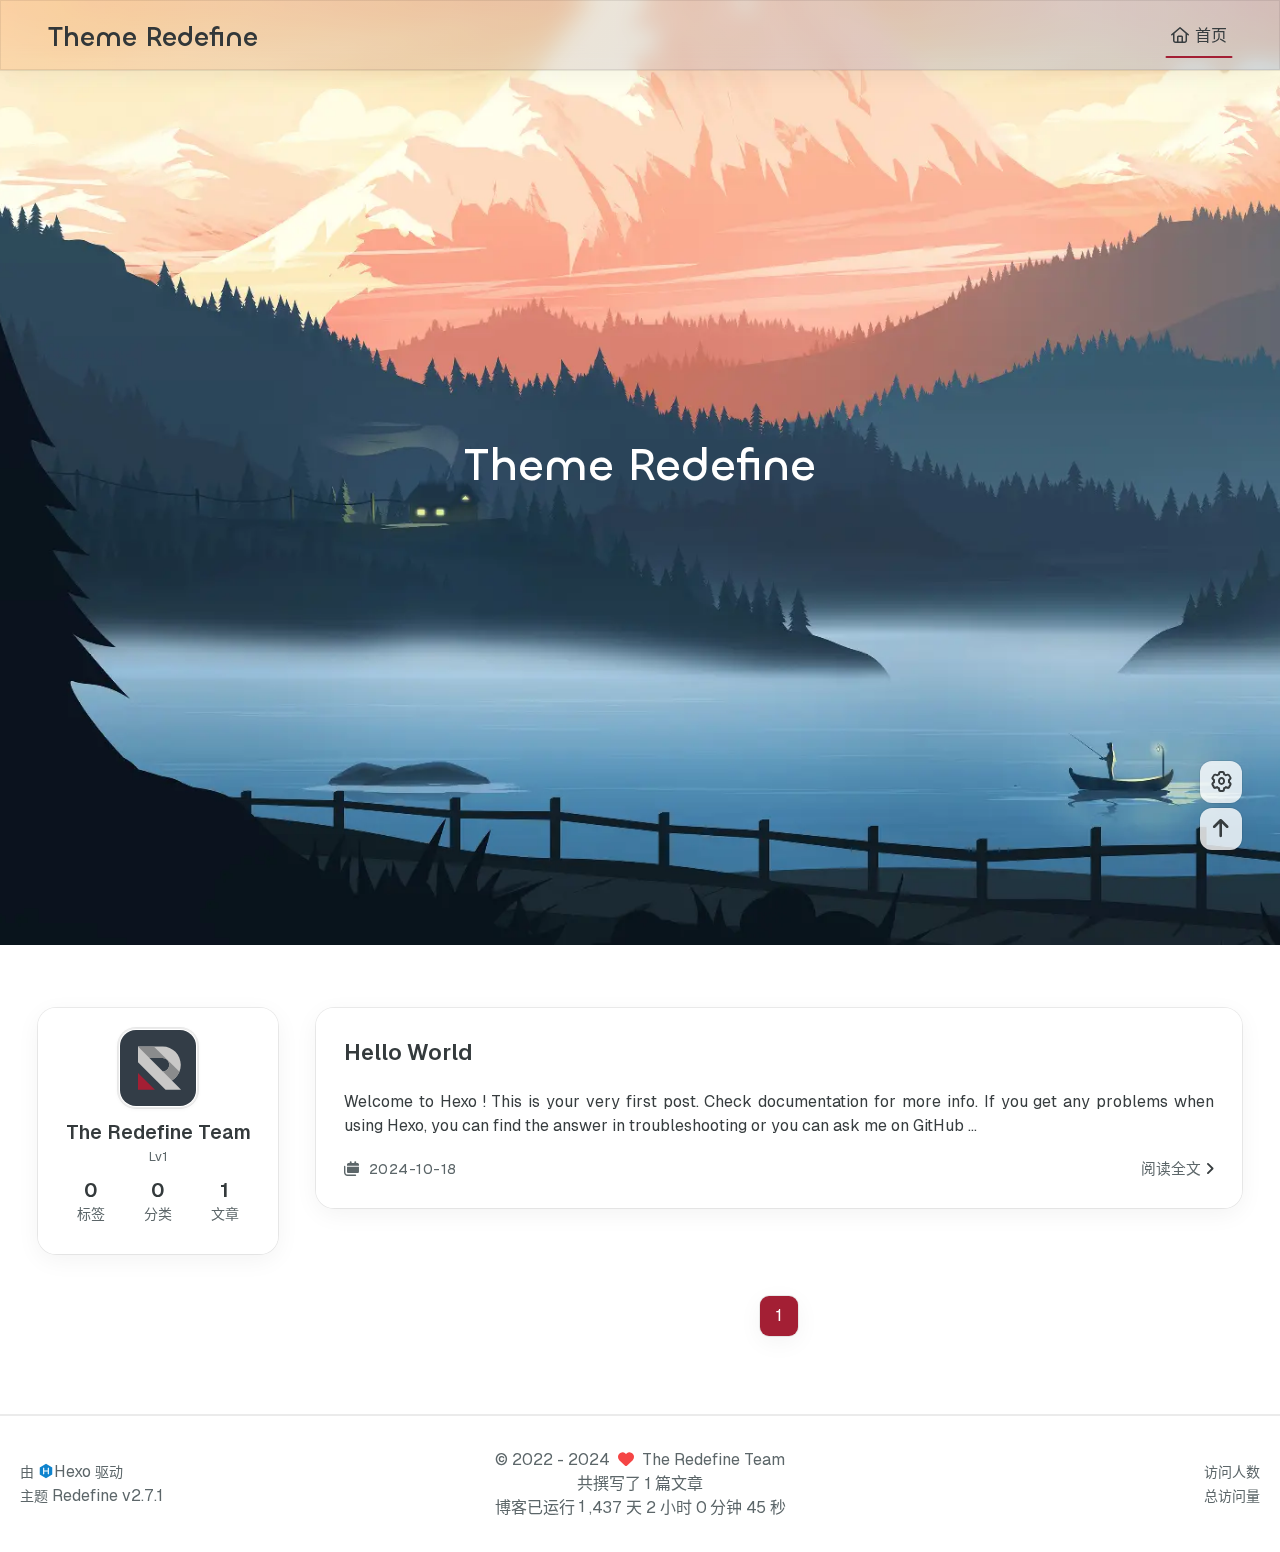
==== commit 6218dc6f: "Site updated: 2024-10-18 21:17:28" ====
--- a/index.html
+++ b/index.html
@@ -5,7 +5,7 @@
     <meta name="viewport" content="width=device-width, initial-scale=1">
     <meta name="keywords" content="Hexo Theme Redefine">
     
-    <meta name="author" content="moonlight">
+    <meta name="author" content="The Redefine Team">
     <!-- preconnect -->
     <link rel="preconnect" href="https://fonts.googleapis.com">
     <link rel="preconnect" href="https://fonts.gstatic.com" crossorigin>
@@ -36,7 +36,7 @@
     
     <title>
         
-        Moonlight&#39;s Blog
+        Theme Redefine
     </title>
 
     
@@ -65,8 +65,6 @@
     <!--- Font Part-->
     
     
-    
-        <link href="" rel="stylesheet">
     
     
     
@@ -74,7 +72,7 @@
 
     <script id="hexo-configurations">
     window.config = {"hostname":"example.com","root":"/","language":"zh-CN"};
-    window.theme = {"articles":{"style":{"font_size":"16px","line_height":1.5,"image_border_radius":"14px","image_alignment":"center","image_caption":false,"link_icon":true,"title_alignment":"left","headings_top_spacing":{"h1":"3.2rem","h2":"2.4rem","h3":"1.9rem","h4":"1.6rem","h5":"1.4rem","h6":"1.3rem"}},"word_count":{"enable":true,"count":true,"min2read":true},"author_label":{"enable":true,"auto":false,"list":[]},"code_block":{"copy":true,"style":"mac","highlight_theme":{"light":"github","dark":"vs2015"},"font":{"enable":false,"family":null,"url":null}},"toc":{"enable":true,"max_depth":3,"number":false,"expand":true,"init_open":true},"copyright":{"enable":true,"default":"cc_by_nc_sa"},"lazyload":true,"recommendation":{"enable":false,"title":"推荐阅读","limit":3,"mobile_limit":2,"placeholder":"/images/wallhaven-wqery6-light.webp","skip_dirs":[]}},"colors":{"primary":"#A31F34","secondary":null,"default_mode":"light"},"global":{"fonts":{"chinese":{"enable":true,"family":null,"url":null},"english":{"enable":false,"family":null,"url":null},"title":{"enable":false,"family":null,"url":null}},"content_max_width":"1000px","sidebar_width":"210px","hover":{"shadow":true,"scale":true},"scroll_progress":{"bar":true,"percentage":false},"website_counter":{"url":"https://cn.vercount.one/js","enable":true,"site_pv":true,"site_uv":true,"post_pv":true},"single_page":true,"preloader":{"enable":false,"custom_message":null},"open_graph":true,"google_analytics":{"enable":false,"id":null}},"home_banner":{"enable":true,"style":"fixed","image":{"light":"/images/wallhaven-wqery6-light.webp","dark":"/images/wallhaven-wqery6-dark.webp"},"title":"Moonlight's Blog","subtitle":{"text":[],"hitokoto":{"enable":true,"show_author":false,"api":"https://v1.hitokoto.cn?c=d"},"typing_speed":100,"backing_speed":80,"starting_delay":500,"backing_delay":1500,"loop":true,"smart_backspace":true},"text_color":{"light":"#fff","dark":"#d1d1b6"},"text_style":{"title_size":"2.8rem","subtitle_size":"1.5rem","line_height":1.2},"custom_font":{"enable":false,"family":null,"url":null},"social_links":{"enable":false,"style":"default","links":{"github":null,"instagram":null,"zhihu":null,"twitter":null,"email":null},"qrs":{"weixin":null}}},"plugins":{"feed":{"enable":false},"aplayer":{"enable":false,"type":"fixed","audios":[{"name":null,"artist":null,"url":null,"cover":null,"lrc":null}]},"mermaid":{"enable":false,"version":"9.3.0"}},"version":"2.7.1","navbar":{"auto_hide":false,"color":{"left":"#f78736","right":"#367df7","transparency":35},"width":{"home":"1200px","pages":"1000px"},"links":{"Home":{"path":"/","icon":"fa-regular fa-house"},"Archives":{"path":"/archives","icon":"fa-regular fa-archive"},"About":{"icon":"fa-regular fa-user","submenus":{"Me":"/about","Github":"https://github.com/EvanNotFound/hexo-theme-redefine","Blog":"https://ohevan.com","Friends":"/friends"}}},"search":{"enable":false,"preload":true}},"page_templates":{"friends_column":2,"tags_style":"blur"},"home":{"sidebar":{"enable":true,"position":"left","first_item":"menu","announcement":null,"show_on_mobile":true,"links":null},"article_date_format":"auto","excerpt_length":200,"categories":{"enable":true,"limit":3},"tags":{"enable":true,"limit":3}},"footerStart":"2024/10/18 21:00:00"};
+    window.theme = {"articles":{"style":{"font_size":"16px","line_height":1.5,"image_border_radius":"14px","image_alignment":"center","image_caption":false,"link_icon":true,"title_alignment":"left","headings_top_spacing":{"h1":"3.2rem","h2":"2.4rem","h3":"1.9rem","h4":"1.6rem","h5":"1.4rem","h6":"1.3rem"}},"word_count":{"enable":true,"count":true,"min2read":true},"author_label":{"enable":true,"auto":false,"list":[]},"code_block":{"copy":true,"style":"mac","highlight_theme":{"light":"github","dark":"vs2015"},"font":{"enable":false,"family":null,"url":null}},"toc":{"enable":true,"max_depth":3,"number":false,"expand":true,"init_open":true},"copyright":{"enable":true,"default":"cc_by_nc_sa"},"lazyload":true,"recommendation":{"enable":false,"title":"推荐阅读","limit":3,"mobile_limit":2,"placeholder":"/images/wallhaven-wqery6-light.webp","skip_dirs":[]}},"colors":{"primary":"#A31F34","secondary":null,"default_mode":"light"},"global":{"fonts":{"chinese":{"enable":false,"family":null,"url":null},"english":{"enable":false,"family":null,"url":null},"title":{"enable":false,"family":null,"url":null}},"content_max_width":"1000px","sidebar_width":"210px","hover":{"shadow":true,"scale":false},"scroll_progress":{"bar":false,"percentage":true},"website_counter":{"url":"https://cn.vercount.one/js","enable":true,"site_pv":true,"site_uv":true,"post_pv":true},"single_page":true,"preloader":{"enable":false,"custom_message":null},"open_graph":true,"google_analytics":{"enable":false,"id":null}},"home_banner":{"enable":true,"style":"fixed","image":{"light":"/images/wallhaven-wqery6-light.webp","dark":"/images/wallhaven-wqery6-dark.webp"},"title":"Theme Redefine","subtitle":{"text":[],"hitokoto":{"enable":false,"show_author":false,"api":"https://v1.hitokoto.cn"},"typing_speed":100,"backing_speed":80,"starting_delay":500,"backing_delay":1500,"loop":true,"smart_backspace":true},"text_color":{"light":"#fff","dark":"#d1d1b6"},"text_style":{"title_size":"2.8rem","subtitle_size":"1.5rem","line_height":1.2},"custom_font":{"enable":false,"family":null,"url":null},"social_links":{"enable":false,"style":"default","links":{"github":null,"instagram":null,"zhihu":null,"twitter":null,"email":null},"qrs":{"weixin":null}}},"plugins":{"feed":{"enable":false},"aplayer":{"enable":false,"type":"fixed","audios":[{"name":null,"artist":null,"url":null,"cover":null,"lrc":null}]},"mermaid":{"enable":false,"version":"9.3.0"}},"version":"2.7.1","navbar":{"auto_hide":false,"color":{"left":"#f78736","right":"#367df7","transparency":35},"width":{"home":"1200px","pages":"1000px"},"links":{"Home":{"path":"/","icon":"fa-regular fa-house"}},"search":{"enable":false,"preload":true}},"page_templates":{"friends_column":2,"tags_style":"blur"},"home":{"sidebar":{"enable":true,"position":"left","first_item":"menu","announcement":null,"show_on_mobile":true,"links":null},"article_date_format":"auto","excerpt_length":200,"categories":{"enable":true,"limit":3},"tags":{"enable":true,"limit":3}},"footerStart":"2022/8/17 11:45:14"};
     window.lang_ago = {"second":"%s 秒前","minute":"%s 分钟前","hour":"%s 小时前","day":"%s 天前","week":"%s 周前","month":"%s 个月前","year":"%s 年前"};
     window.data = {"masonry":false};
   </script>
@@ -101,8 +99,6 @@
 
 <body>
 <div class="progress-bar-container">
-    
-        <span class="scroll-progress-bar"></span>
     
 
     
@@ -158,7 +154,7 @@
         <div class="description flex flex-col justify-center items-center w-screen font-medium text-center"
         
         >
-            Moonlight's Blog
+            Theme Redefine
             
             
                 <p><i id="subtitle"></i></p>
@@ -187,7 +183,7 @@
             
             <a class="logo-title" href="/">
                 <h1>
-                Moonlight&#39;s Blog
+                Theme Redefine
                 </h1>
             </a>
         </div>
@@ -211,68 +207,6 @@
                                 </a>
 
                                 <!-- Submenu -->
-                                
-                            </li>
-                    
-                        
-                            
-
-                            <li class="navbar-item">
-                                <!-- Menu -->
-                                <a class=""
-                                   href="/archives"
-                                        >
-                                    <i class="fa-regular fa-archive fa-fw"></i>
-                                    归档
-                                    
-                                </a>
-
-                                <!-- Submenu -->
-                                
-                            </li>
-                    
-                        
-                            
-
-                            <li class="navbar-item">
-                                <!-- Menu -->
-                                <a class="has-dropdown"
-                                   href="#"
-                                        onClick=&#34;return false;&#34;>
-                                    <i class="fa-regular fa-user fa-fw"></i>
-                                    关于
-                                    <i class="fa-solid fa-chevron-down fa-fw"></i>
-                                </a>
-
-                                <!-- Submenu -->
-                                
-                                    <ul class="sub-menu">
-                                        
-                                            <li>
-                                                <a href="/about">
-                                                    ME
-                                                </a>
-                                            </li>
-                                        
-                                            <li>
-                                                <a target="_blank" rel="noopener" href="https://github.com/EvanNotFound/hexo-theme-redefine">
-                                                    GITHUB
-                                                </a>
-                                            </li>
-                                        
-                                            <li>
-                                                <a target="_blank" rel="noopener" href="https://ohevan.com">
-                                                    BLOG
-                                                </a>
-                                            </li>
-                                        
-                                            <li>
-                                                <a href="/friends">
-                                                    友情链接
-                                                </a>
-                                            </li>
-                                        
-                                    </ul>
                                 
                             </li>
                     
@@ -313,70 +247,6 @@
                         
                     </li>
             
-                
-                    
-
-                    <li class="drawer-navbar-item text-base my-1.5 flex flex-col w-full">
-                        
-                        <a class="py-1.5 px-2 flex flex-row items-center justify-between gap-1 hover:!text-primary active:!text-primary text-2xl font-semibold group border-b border-border-color hover:border-primary w-full "
-                           href="/archives"
-                        >
-                            <span>
-                                归档
-                            </span>
-                            
-                                <i class="fa-regular fa-archive fa-sm fa-fw"></i>
-                            
-                        </a>
-                        
-
-                        
-                    </li>
-            
-                
-                    
-
-                    <li class="drawer-navbar-item-sub text-base my-1.5 flex flex-col w-full">
-                        
-                        <div class="py-1.5 px-2 flex flex-row items-center justify-between gap-1 hover:!text-primary active:!text-primary cursor-pointer text-2xl font-semibold group border-b border-border-color hover:border-primary w-full active"
-                             navbar-data-toggle="submenu-About"
-                        >
-                            <span>
-                                关于
-                            </span>
-                            
-                                <i class="fa-solid fa-chevron-right fa-sm fa-fw transition-all"></i>
-                            
-                        </div>
-                        
-
-                        
-                            <div class="flex-col items-start px-2 py-2 hidden" data-target="submenu-About">
-                                
-                                    <div class="drawer-navbar-item text-base flex flex-col justify-center items-start hover:underline active:underline hover:underline-offset-1 rounded-3xl">
-                                        <a class=" text-third-text-color text-xl"
-                                           href="/about">ME</a>
-                                    </div>
-                                
-                                    <div class="drawer-navbar-item text-base flex flex-col justify-center items-start hover:underline active:underline hover:underline-offset-1 rounded-3xl">
-                                        <a class=" text-third-text-color text-xl"
-                                           target="_blank" rel="noopener" href="https://github.com/EvanNotFound/hexo-theme-redefine">GITHUB</a>
-                                    </div>
-                                
-                                    <div class="drawer-navbar-item text-base flex flex-col justify-center items-start hover:underline active:underline hover:underline-offset-1 rounded-3xl">
-                                        <a class=" text-third-text-color text-xl"
-                                           target="_blank" rel="noopener" href="https://ohevan.com">BLOG</a>
-                                    </div>
-                                
-                                    <div class="drawer-navbar-item text-base flex flex-col justify-center items-start hover:underline active:underline hover:underline-offset-1 rounded-3xl">
-                                        <a class=" text-third-text-color text-xl"
-                                           href="/friends">友情链接</a>
-                                    </div>
-                                
-                            </div>
-                        
-                    </li>
-            
 
             
             
@@ -418,7 +288,7 @@
     <img src="/images/redefine-avatar.svg">
 </div>
                 <div class="author flex flex-col justify-center my-2.5 mx-0">
-    <div class="name">moonlight</div>
+    <div class="name">The Redefine Team</div>
     
         <div class="label">Lv1</div>
     
@@ -517,10 +387,10 @@
         <div class="text-center">
             &copy;
             
-              <span>2024</span>
+              <span>2022</span>
               -
             
-            2024&nbsp;&nbsp;<i class="fa-solid fa-heart fa-beat" style="--fa-animation-duration: 0.5s; color: #f54545"></i>&nbsp;&nbsp;<a href="/">moonlight</a>
+            2024&nbsp;&nbsp;<i class="fa-solid fa-heart fa-beat" style="--fa-animation-duration: 0.5s; color: #f54545"></i>&nbsp;&nbsp;<a href="/">The Redefine Team</a>
             
                 
                 <p class="post-count space-x-0.5">
@@ -603,10 +473,6 @@
         
 
         
-            <li class="right-bottom-tools tool-scroll-to-top flex justify-center items-center">
-                <i class="fa-regular fa-arrow-up"></i>
-            </li>
-        
 
         <li class="right-bottom-tools tool-scroll-to-bottom flex justify-center items-center">
             <i class="fa-regular fa-arrow-down"></i>
@@ -617,6 +483,11 @@
         <li class="right-bottom-tools toggle-tools-list flex justify-center items-center">
             <i class="fa-regular fa-cog fa-spin"></i>
         </li>
+        
+            <li class="right-bottom-tools tool-scroll-to-top flex justify-center items-center">
+                <i class="arrow-up fas fa-arrow-up"></i>
+                <span class="percent"></span>
+            </li>
         
         
     </ul>
